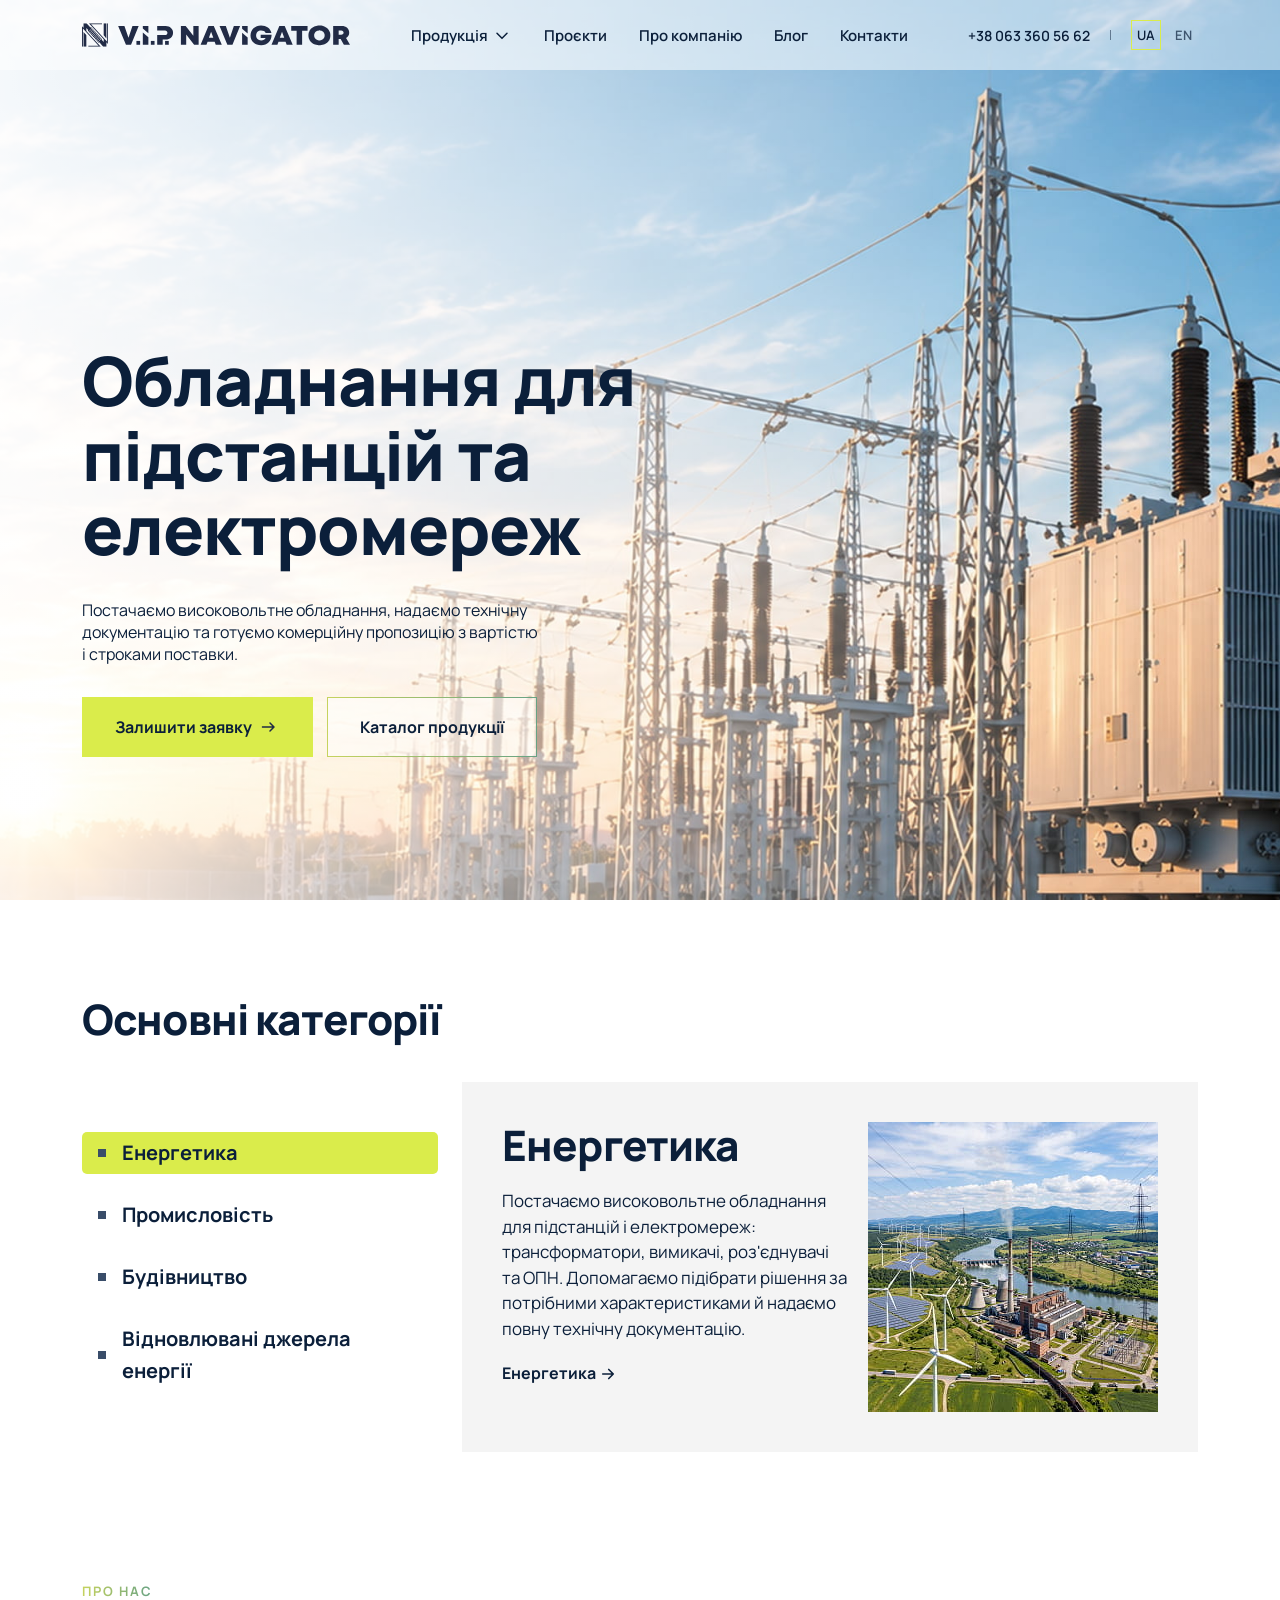
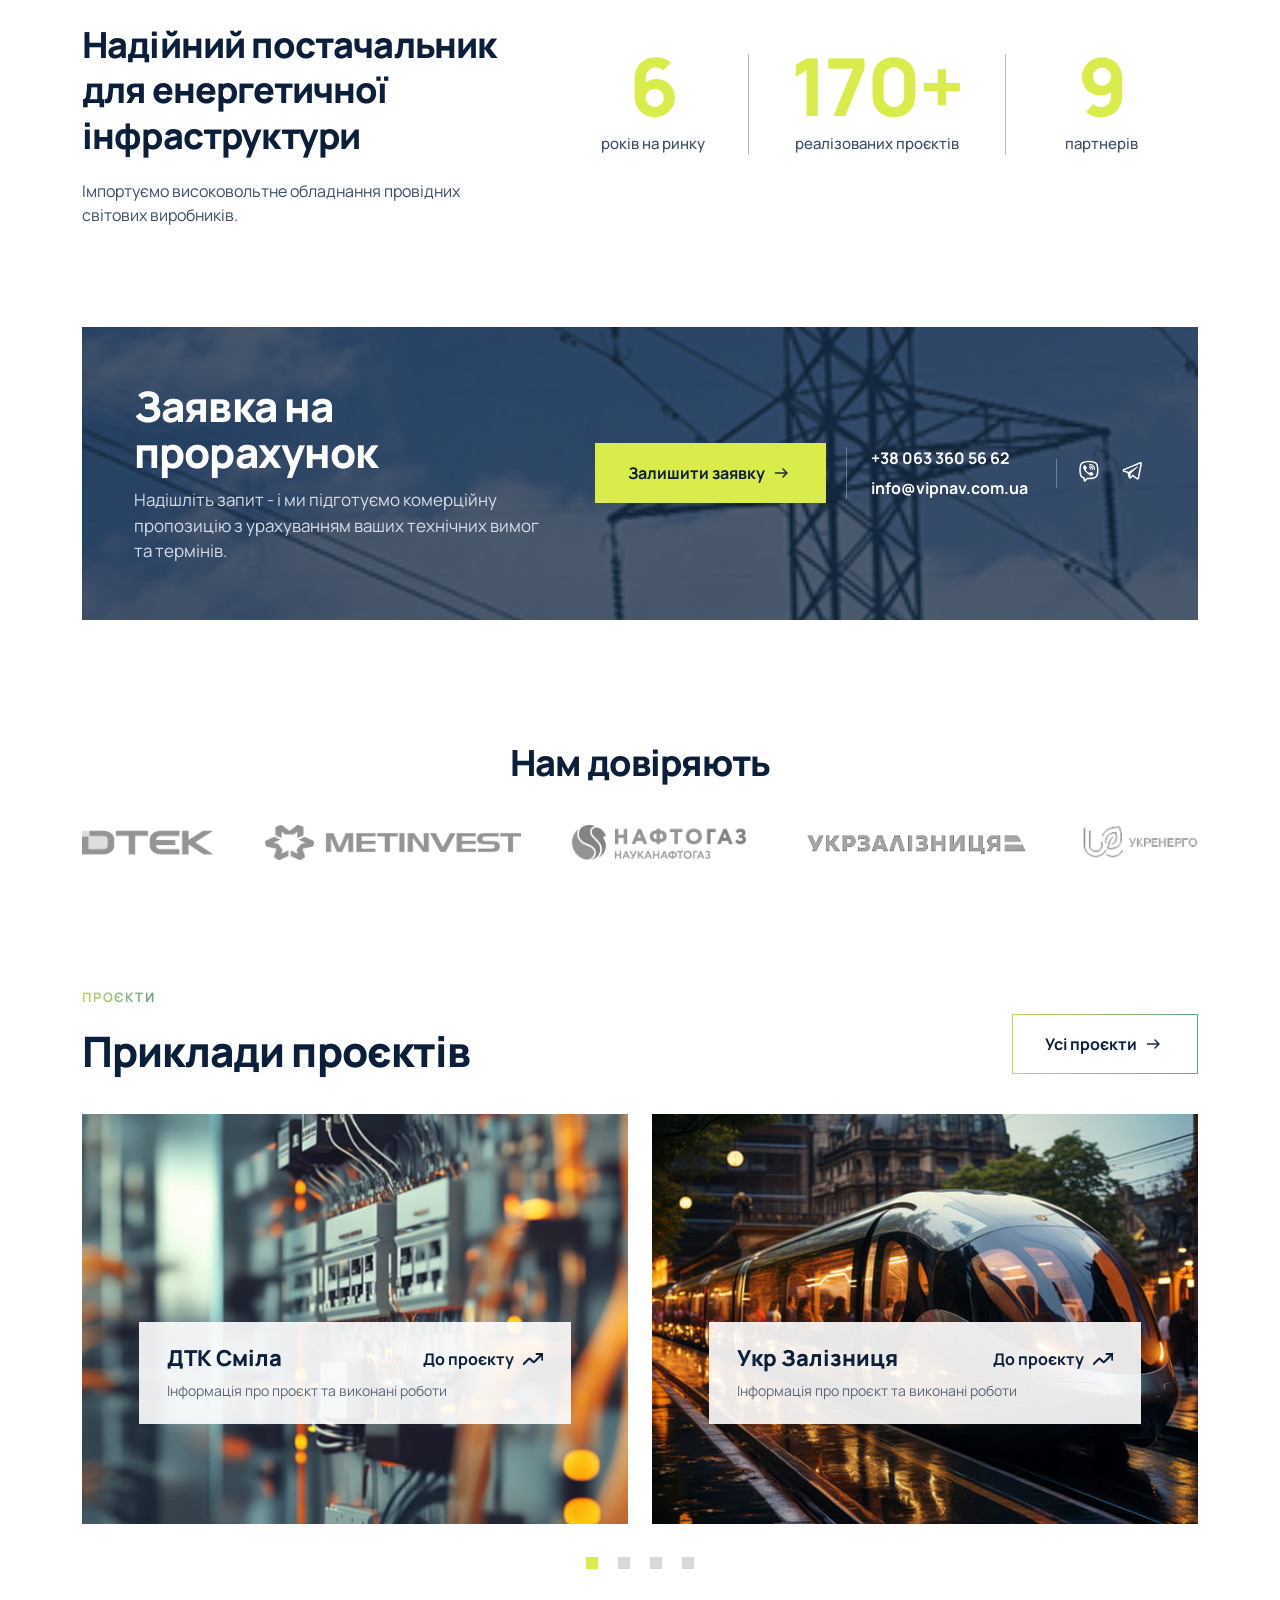
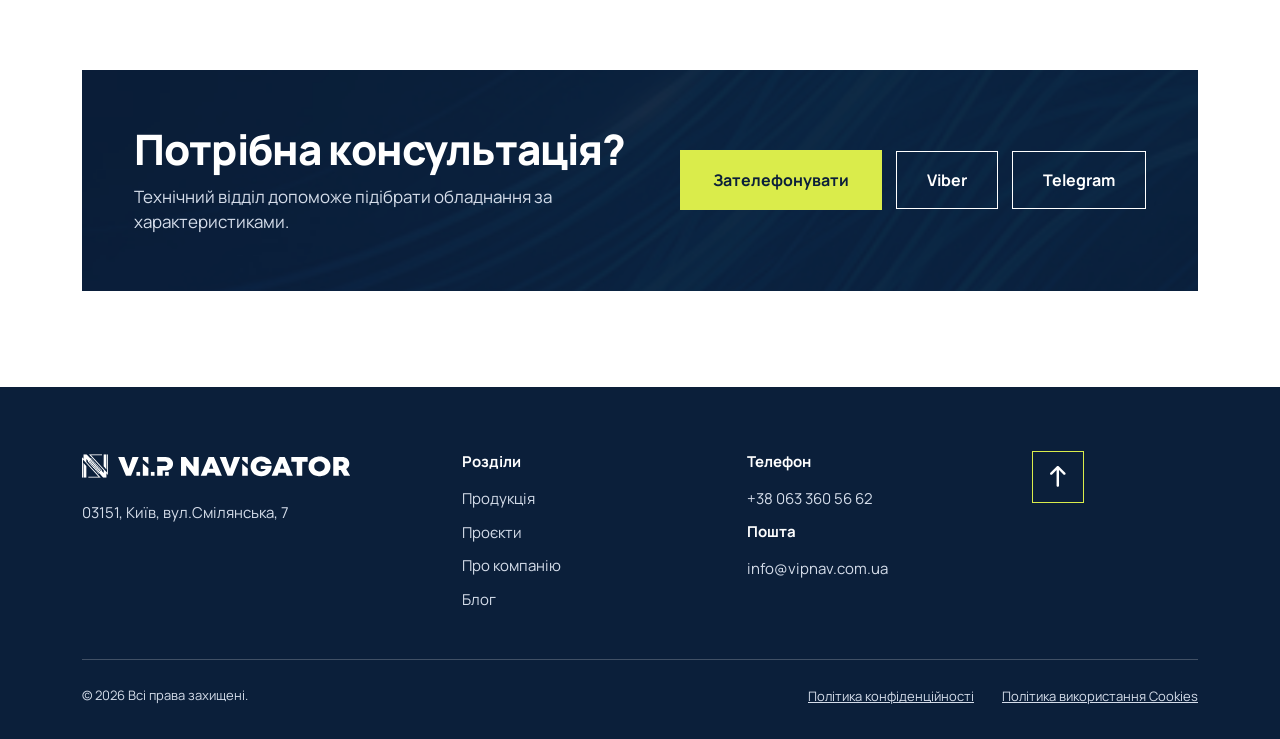
==== index.html @ 803b0743 "Add files via upload" ====
<!DOCTYPE html>
<html lang="uk">

<head>
    <meta charset="UTF-8">
    <meta http-equiv="X-UA-Compatible" content="IE=edge">
    <meta name="viewport" content="width=device-width, initial-scale=1.0">
    <title>VIP Navigator, постачальник високовольтного обладнання для підстанцій</title>
    <meta name="description"
        content="VIP Navigator — постачальник високовольтного обладнання для підстанцій і електромереж. Підбір, документація, комерційні пропозиції та поставка в Україну.">
    <!-- <link rel="icon" type="image/x-icon" href="favicon.png"> -->

    <link rel="stylesheet" href="css/lib/bootstrap-grid.min.css">
    <link rel="stylesheet" href="css/lib/swiper.css">
    <link rel="stylesheet" href="css/style.css">
</head>

<body>
    <div class="pagewrapper">
        <header class="header">
            <div class="container">
                <div class="header__inner">
                    <a href="#" class="header__logo">
                        <img src="img/general/logo.svg" alt="VIP Navigator">
                    </a>
                    <div class="header__nav mobnav">
                        <nav aria-label="Primary navigation">
                            <ul class="menu">
                                <li class="menu-item menu-item-has-children">
                                    <a href="#" aria-expanded="false">Продукція</a>
                                    <div class="sub-menu mega-menu">
                                        <div class="container">
                                            <div class="mega-menu__inner">
                                                <div class="mega-menu__body">
                                                    <p class="mega-menu__label">Продукція</p>
                                                    <div class="mega-menu__grid">
                                                        <div class="mega-menu__col">
                                                            <a href="#"
                                                                class="mega-menu__link mega-menu__link--title">Компенсація
                                                                реактивної потужності ВН/СН</a>
                                                            <div class="mega-menu__group">
                                                                <a href="#"
                                                                    class="mega-menu__link mega-menu__link--title">Трансформатори</a>
                                                                <ul class="mega-menu__sublist">
                                                                    <li><a href="#"
                                                                            class="mega-menu__link mega-menu__link--sub">Вимірювальні
                                                                            трансформатори</a></li>
                                                                    <li><a href="#"
                                                                            class="mega-menu__link mega-menu__link--sub">Силові
                                                                            трансформатори</a></li>
                                                                </ul>
                                                            </div>
                                                            <a href="#"
                                                                class="mega-menu__link mega-menu__link--title">Мобільна
                                                                трансформаторна підстанція</a>
                                                        </div>
                                                        <div class="mega-menu__col">
                                                            <div class="mega-menu__group">
                                                                <a href="#"
                                                                    class="mega-menu__link mega-menu__link--title">Вимикачі</a>
                                                                <ul class="mega-menu__sublist">
                                                                    <li><a href="#"
                                                                            class="mega-menu__link mega-menu__link--sub">Вакуумні
                                                                            вимикачі</a></li>
                                                                    <li><a href="#"
                                                                            class="mega-menu__link mega-menu__link--sub">Елегазові
                                                                            вимикачі</a></li>
                                                                </ul>
                                                            </div>
                                                            <a href="#"
                                                                class="mega-menu__link mega-menu__link--title">Високовольтні
                                                                роз’єднувачі</a>
                                                            <a href="#"
                                                                class="mega-menu__link mega-menu__link--title">Високовольтні
                                                                вводи</a>
                                                            <a href="#"
                                                                class="mega-menu__link mega-menu__link--title">Шинні
                                                                опори та жорстке ошинування</a>
                                                            <a href="#"
                                                                class="mega-menu__link mega-menu__link--title">Ізолятори</a>
                                                        </div>
                                                        <div class="mega-menu__col">
                                                            <a href="#"
                                                                class="mega-menu__link mega-menu__link--title">Обмежувачі
                                                                перенапруги (ОПН)</a>
                                                            <a href="#"
                                                                class="mega-menu__link mega-menu__link--title">Конденсатори
                                                                зв’язку</a>
                                                            <a href="#"
                                                                class="mega-menu__link mega-menu__link--title">Високовольтний
                                                                кабель</a>
                                                            <a href="#"
                                                                class="mega-menu__link mega-menu__link--title">Високовольтні
                                                                кабельні муфти</a>
                                                            <a href="#"
                                                                class="mega-menu__link mega-menu__link--title">БСС</a>
                                                            <a href="#"
                                                                class="mega-menu__link mega-menu__link--title">Тестери
                                                                для перевірки ізоляції під напругою</a>
                                                        </div>
                                                    </div>
                                                    <a href="#" class="mega-menu__all">
                                                        Уся продукція
                                                        <img src="img/general/btn-arrow.svg" alt="" width="18"
                                                            height="18">
                                                    </a>
                                                </div>
                                                <aside class="mega-menu__aside">
                                                    <div class="mega-menu__aside-content">
                                                        <p class="mega-menu__aside-title">Не знайшли потрібне?</p>
                                                        <p class="mega-menu__aside-text">Надішліть запит — підготуємо
                                                            комерційну пропозицію з вартістю та строками поставки.</p>
                                                    </div>
                                                    <a href="#" class="mega-menu__aside-btn">Отримати КП</a>
                                                </aside>
                                            </div>
                                        </div>
                                    </div>
                                </li>
                                <li class="menu-item"><a href="#">Проєкти</a></li>
                                <li class="menu-item"><a href="#">Про компанію</a></li>
                                <li class="menu-item"><a href="#">Блог</a></li>
                                <li class="menu-item"><a href="#">Контакти</a></li>
                            </ul>
                        </nav>
                        <div class="mobilenav-bottomsect">
                            <a class="mobilenav-bottomsect__phone" href="tel:+380633605662">
                                +38 063 360 56 62
                            </a>
                            <ul class="header__lang">
                                <li><a href="#" class="active">UA</a></li>
                                <li><a href="#">EN</a></li>
                            </ul>
                            <a href="#" class="green-btn">
                                Залишити заявку
                                <img src="img/general/btn-arrow.svg" alt="">
                            </a>
                        </div>
                    </div>
                    <div class="header__action">
                        <a href="tel:+380633605662" class="header__phone">
                            <span class="header__phone-text">+38 063 360 56 62</span>
                            <img class="header__phone-icon" src="img/general/phone-call.svg" alt="" width="32"
                                height="32">
                        </a>
                        <span class="header__lang-separator"></span>
                        <ul class="header__lang">
                            <li><a href="#" class="active">UA</a></li>
                            <li><a href="#">EN</a></li>
                        </ul>
                        <button class="burger-menu">
                            <img src="img/general/menu.svg" alt="Відкрити меню">
                        </button>
                    </div>
                </div>
            </div>
        </header>

        <main class="main">
            <section class="hero header-offset">
                <img class="hero__bg" src="img/main/obladnannya-pidstantsiy-ta-elektromerezh.jpg"
                    alt="Високовольтне обладнання для підстанції та електромереж">
                <div class="container">
                    <div class="hero-content">
                        <h1>
                            Обладнання для підстанцій та електромереж
                        </h1>
                        <p>
                            Постачаємо високовольтне обладнання, надаємо технічну<br> документацію та готуємо комерційну
                            пропозицію з вартістю<br> і строками поставки.
                        </p>
                        <div class="btn-group">
                            <a href="#" class="green-btn">
                                Залишити заявку
                                <img src="img/general/btn-arrow.svg" alt="">
                            </a>
                            <a href="#" class="transparent-btn">Каталог продукції</a>
                        </div>
                    </div>
                </div>
            </section>

            <section class="category">
                <div class="container">
                    <h2>Основні категорії</h2>
                    <div class="row tab-row">
                        <div class="col-lg-4">
                            <div class="category__tablist-wrap">
                                <ul class="category__tablist">
                                    <li>Енергетика</li>
                                    <li>Промисловість</li>
                                    <li>Будівництво</li>
                                    <li>Відновлювані джерела<br>
                                        енергії</li>
                                </ul>
                            </div>
                        </div>
                        <div class="col-lg-8">
                            <div class="tabcontent">
                                <div class="tabcontent-item">
                                    <div class="tabcontent-item__content">
                                        <h3>Енергетика</h3>
                                        <p>
                                            Постачаємо високовольтне обладнання для підстанцій і електромереж:
                                            трансформатори, вимикачі, роз'єднувачі та ОПН. Допомагаємо підібрати рішення
                                            за потрібними характеристиками й надаємо повну
                                            технічну документацію.
                                        </p>
                                        <a href="#">
                                            Енергетика
                                            <img src="img/general/link-arrow.svg" alt="">
                                        </a>
                                    </div>
                                    <div class="tabcontent-item__image">
                                        <img src="img/main/haluza-energetyka.jpg" alt="Обладнання для галузі енергетики">
                                    </div>
                                </div>
                                <div class="tabcontent-item">
                                    <div class="tabcontent-item__content">
                                        <h3>Промисловість</h3>
                                        <p>
                                            Постачаємо високовольтне обладнання для підстанцій і електромереж:
                                            трансформатори, вимикачі, роз'єднувачі та ОПН. Допомагаємо підібрати рішення
                                            за потрібними характеристиками й надаємо повну
                                            технічну документацію.
                                        </p>
                                        <a href="#">
                                            Промисловість
                                            <img src="img/general/link-arrow.svg" alt="">
                                        </a>
                                    </div>
                                    <div class="tabcontent-item__image">
                                        <img src="img/main/haluza-energetyka.jpg" alt="Обладнання для галузі промисловості">
                                    </div>
                                </div>
                                <div class="tabcontent-item">
                                    <div class="tabcontent-item__content">
                                        <h3>Будівництво</h3>
                                        <p>
                                            Постачаємо високовольтне обладнання для підстанцій і електромереж:
                                            трансформатори, вимикачі, роз'єднувачі та ОПН. Допомагаємо підібрати рішення
                                            за потрібними характеристиками й надаємо повну
                                            технічну документацію.
                                        </p>
                                        <a href="#">
                                            Будівництво
                                            <img src="img/general/link-arrow.svg" alt="">
                                        </a>
                                    </div>
                                    <div class="tabcontent-item__image">
                                        <img src="img/main/haluza-energetyka.jpg" alt="Обладнання для галузі будівництва">
                                    </div>
                                </div>
                                <div class="tabcontent-item">
                                    <div class="tabcontent-item__content">
                                        <h3>Відновлювані джерела
                                            енергії</h3>
                                        <p>
                                            Постачаємо високовольтне обладнання для підстанцій і електромереж:
                                            трансформатори, вимикачі, роз'єднувачі та ОПН. Допомагаємо підібрати рішення
                                            за потрібними характеристиками й надаємо повну
                                            технічну документацію.
                                        </p>
                                        <a href="#">
                                            Відновлювані джерела
                                            енергії
                                            <img src="img/general/link-arrow.svg" alt="">
                                        </a>
                                    </div>
                                    <div class="tabcontent-item__image">
                                        <img src="img/main/haluza-energetyka.jpg"
                                            alt="Обладнання для відновлюваних джерел енергії">
                                    </div>
                                </div>
                            </div>
                        </div>
                    </div>
                </div>
            </section>

            <section class="aboutus">
                <div class="container">
                    <div class="row align-items-center">
                        <div class="col-lg-5">
                            <div class="aboutus__content">
                                <p class="sect-title">
                                    Про нас
                                </p>
                                <h2 class="titleh3">
                                    Надійний постачальник для енергетичної інфраструктури
                                </h2>
                                <div class="descr">
                                    <p>
                                        Імпортуємо високовольтне обладнання провідних<br> світових виробників.
                                    </p>
                                </div>
                            </div>
                        </div>
                        <div class="col-lg-7">
                            <div class="counter">
                                <div class="counter__item">
                                    <span class="num"><i>10</i></span>
                                    <p>років на ринку</p>
                                </div>
                                <div class="counter__item">
                                    <span class="num"><i>300</i>+</span>
                                    <p>реалізованих проєктів</p>
                                </div>
                                <div class="counter__item">
                                    <span class="num"><i>15</i></span>
                                    <p>партнерів</p>
                                </div>
                            </div>
                        </div>
                    </div>
                </div>
            </section>

            <section class="cta">
                <div class="container">
                    <div class="cta1">
                        <picture class="cta__bg">
                            <source media="(max-width: 575.8px)" srcset="img/main/zayavka-komertsiyna-propozytsiya-mobile.jpg">
                            <img src="img/main/zayavka-komertsiyna-propozytsiya.jpg" alt="">
                        </picture>
                        <div class="row align-items-center">
                            <div class="col-xxl-6 col-xl-5">
                                <h2>
                                    Заявка на прорахунок
                                </h2>
                                <p>
                                    Надішліть запит - і ми підготуємо комерційну пропозицію<br>
                                    з урахуванням ваших технічних вимог та термінів.
                                </p>
                            </div>
                            <div class="col-xxl-6 col-xl-7">
                                <div class="cta__action">
                                    <a href="#" class="green-btn">
                                        Залишити заявку
                                        <img src="img/general/btn-arrow.svg" alt="">
                                    </a>
                                    <ul class="cta__contacts">
                                        <li><a href="tel:+380633605662">+38 063 360 56 62</a></li>
                                        <li><a href="mailto:info@vipnav.com.ua">info@vipnav.com.ua</a></li>
                                    </ul>
                                    <ul class="cta__social">
                                        <li>
                                            <a class="cta__social-link" href="viber://chat?number=%2B380633605662">
                                                <svg width="24" height="24" viewBox="0 0 24 24" fill="none"
                                                    xmlns="http://www.w3.org/2000/svg">
                                                    <path
                                                        d="M7.96485 6.202C7.77899 6.17478 7.58942 6.2122 7.42785 6.308H7.41385C7.03885 6.528 6.70085 6.805 6.41285 7.131C6.17285 7.408 6.04285 7.688 6.00885 7.958C5.98885 8.118 6.00285 8.28 6.04985 8.433L6.06785 8.443C6.33785 9.236 6.68985 9.999 7.11985 10.717C7.67455 11.7253 8.35683 12.658 9.14985 13.492L9.17385 13.526L9.21185 13.554L9.23485 13.581L9.26285 13.605C10.0998 14.4003 11.0347 15.0858 12.0448 15.645C13.1998 16.274 13.9008 16.571 14.3218 16.695V16.701C14.4448 16.739 14.5568 16.756 14.6698 16.756C15.0286 16.7303 15.3682 16.5844 15.6338 16.342C15.9588 16.054 16.2338 15.715 16.4478 15.338V15.331C16.6488 14.951 16.5808 14.593 16.2908 14.35C15.7088 13.8404 15.0789 13.3883 14.4098 13C13.9618 12.757 13.5068 12.904 13.3228 13.15L12.9298 13.646C12.7278 13.892 12.3618 13.858 12.3618 13.858L12.3518 13.864C9.62085 13.167 8.89185 10.402 8.89185 10.402C8.89185 10.402 8.85785 10.026 9.11085 9.834L9.60285 9.438C9.83885 9.246 10.0028 8.792 9.74985 8.344C9.36243 7.67543 8.91133 7.04584 8.40285 6.464C8.29162 6.32738 8.13585 6.23427 7.96285 6.201M12.5798 5C12.4472 5 12.3201 5.05268 12.2263 5.14645C12.1325 5.24021 12.0798 5.36739 12.0798 5.5C12.0798 5.63261 12.1325 5.75979 12.2263 5.85355C12.3201 5.94732 12.4472 6 12.5798 6C13.8438 6 14.8938 6.413 15.7248 7.205C16.1518 7.638 16.4848 8.151 16.7028 8.713C16.9218 9.276 17.0218 9.877 16.9958 10.479C16.9903 10.6116 17.0376 10.741 17.1274 10.8387C17.2173 10.9364 17.3422 10.9944 17.4748 11C17.6075 11.0056 17.7368 10.9582 17.8346 10.8684C17.9323 10.7786 17.9903 10.6536 17.9958 10.521C18.0257 9.78056 17.9028 9.0419 17.6348 8.351C17.3657 7.65658 16.9557 7.02536 16.4308 6.497L16.4208 6.487C15.3898 5.502 14.0858 5 12.5798 5Z"
                                                        fill="white" />
                                                    <path
                                                        d="M12.5449 6.64394C12.4123 6.64394 12.2851 6.69662 12.1914 6.79039C12.0976 6.88416 12.0449 7.01134 12.0449 7.14394C12.0449 7.27655 12.0976 7.40373 12.1914 7.4975C12.2851 7.59127 12.4123 7.64394 12.5449 7.64394H12.5619C13.4739 7.70894 14.1379 8.01294 14.6029 8.51194C15.0799 9.02594 15.3269 9.66494 15.3079 10.4549C15.3049 10.5876 15.3546 10.7159 15.4462 10.8119C15.5378 10.9078 15.6638 10.9634 15.7964 10.9664C15.929 10.9695 16.0574 10.9197 16.1533 10.8281C16.2493 10.7365 16.3049 10.6106 16.3079 10.4779C16.3319 9.44094 15.9979 8.54594 15.3359 7.83194V7.82994C14.6589 7.10394 13.7299 6.71994 12.6119 6.64494L12.5949 6.64294L12.5449 6.64394Z"
                                                        fill="white" />
                                                    <path
                                                        d="M12.5259 8.31895C12.459 8.31305 12.3915 8.32069 12.3277 8.34141C12.2638 8.36214 12.2047 8.39553 12.154 8.43959C12.1033 8.48365 12.062 8.53747 12.0325 8.59785C12.0031 8.65823 11.9861 8.72392 11.9826 8.791C11.9791 8.85808 11.9892 8.92518 12.0122 8.98829C12.0352 9.0514 12.0707 9.10923 12.1165 9.15832C12.1624 9.20741 12.2177 9.24675 12.2791 9.27401C12.3405 9.30127 12.4067 9.31587 12.4739 9.31695C12.8919 9.33895 13.1589 9.46495 13.3269 9.63395C13.4959 9.80395 13.6219 10.077 13.6449 10.504C13.6461 10.5711 13.6609 10.6372 13.6882 10.6985C13.7156 10.7598 13.755 10.8149 13.8041 10.8606C13.8533 10.9064 13.9111 10.9417 13.9742 10.9646C14.0372 10.9875 14.1043 10.9975 14.1713 10.994C14.2383 10.9904 14.3039 10.9734 14.3642 10.9439C14.4245 10.9145 14.4783 10.8732 14.5223 10.8225C14.5663 10.7718 14.5997 10.7128 14.6204 10.649C14.6411 10.5852 14.6487 10.5178 14.6429 10.451C14.6109 9.85095 14.4229 9.32095 14.0379 8.93095C13.6509 8.54095 13.1239 8.35095 12.5259 8.31895Z"
                                                        fill="white" />
                                                    <path
                                                        d="M7.06686 2.38406C10.2489 1.67276 13.5488 1.67276 16.7309 2.38406L17.0699 2.45906C17.9998 2.66754 18.8539 3.12949 19.5373 3.7937C20.2208 4.45792 20.7069 5.29843 20.9419 6.22206C21.7503 9.40485 21.7503 12.7393 20.9419 15.9221C20.7069 16.8457 20.2208 17.6862 19.5373 18.3504C18.8539 19.0146 17.9998 19.4766 17.0699 19.6851L16.7299 19.7601C14.7368 20.2051 12.6918 20.373 10.6529 20.2591L7.99986 22.6331C7.89984 22.7226 7.77762 22.7837 7.64595 22.8099C7.51428 22.8361 7.37799 22.8265 7.25131 22.782C7.12463 22.7376 7.01219 22.6599 6.92575 22.5572C6.8393 22.4545 6.78202 22.3305 6.75986 22.1981L6.32086 19.5761C5.47927 19.3137 4.71894 18.8401 4.11236 18.2004C3.50578 17.5608 3.0732 16.7764 2.85586 15.9221C2.0474 12.7393 2.0474 9.40485 2.85586 6.22206C3.0908 5.29843 3.57695 4.45792 4.2604 3.7937C4.94385 3.12949 5.7979 2.66754 6.72786 2.45906L7.06686 2.38406ZM16.4039 3.84706C13.4371 3.18386 10.3606 3.18386 7.39386 3.84706L7.05386 3.92306C6.39482 4.07124 5.78965 4.39892 5.30534 4.86981C4.82103 5.3407 4.47649 5.93644 4.30986 6.59106C3.56286 9.53169 3.56286 12.6124 4.30986 15.5531C4.47657 16.2078 4.82126 16.8036 5.30576 17.2745C5.79025 17.7454 6.39564 18.073 7.05486 18.2211L7.14486 18.2411C7.29045 18.2736 7.42303 18.3489 7.52563 18.4572C7.62824 18.5655 7.69621 18.7019 7.72086 18.8491L8.01486 20.6071L9.88686 18.9321C9.96162 18.865 10.0491 18.8136 10.1441 18.7809C10.2391 18.7483 10.3397 18.7351 10.4399 18.7421C12.4389 18.8832 14.4479 18.7333 16.4039 18.2971L16.7429 18.2211C17.4021 18.073 18.0075 17.7454 18.492 17.2745C18.9765 16.8036 19.3212 16.2078 19.4879 15.5531C20.2339 12.6131 20.2339 9.53206 19.4879 6.59106C19.3212 5.93631 18.9765 5.34049 18.492 4.86959C18.0075 4.39868 17.4021 4.07108 16.7429 3.92306L16.4039 3.84706Z"
                                                        fill-rule="evenodd" clip-rule="evenodd" fill="white" />
                                                </svg>
                                                <span class="cta__social-label">Viber</span>
                                            </a>
                                        </li>
                                        <li>
                                            <a class="cta__social-link" href="https://t.me/vipnav">
                                                <svg width="24" height="24" viewBox="0 0 24 24" fill="none"
                                                    xmlns="http://www.w3.org/2000/svg">
                                                    <path
                                                        d="M19.5527 2.99705C19.312 3.01491 19.0757 3.07138 18.853 3.1643H18.85C18.6362 3.24905 17.62 3.67655 16.075 4.32455L10.5385 6.6563C6.56571 8.3288 2.66046 9.9758 2.66046 9.9758L2.70696 9.9578C2.70696 9.9578 2.43771 10.0463 2.15646 10.2391C1.98231 10.3491 1.8327 10.4939 1.71696 10.6643C1.57896 10.8668 1.46796 11.1766 1.50921 11.4968C1.57671 12.0383 1.92771 12.3631 2.17971 12.5423C2.43471 12.7238 2.67771 12.8086 2.67771 12.8086H2.68371L6.34596 14.0423C6.51021 14.5696 7.46196 17.6986 7.69071 18.4193C7.82571 18.8498 7.95696 19.1191 8.12121 19.3246C8.19971 19.4296 8.29446 19.5173 8.40546 19.5878C8.46312 19.6225 8.52517 19.6492 8.58996 19.6673L8.55246 19.6583C8.56371 19.6613 8.57271 19.6703 8.58096 19.6733C8.61096 19.6816 8.63121 19.6846 8.66946 19.6906C9.24921 19.8661 9.71496 19.5061 9.71496 19.5061L9.74121 19.4851L11.9035 17.5163L15.5275 20.2966L15.61 20.3318C16.3652 20.6633 17.1302 20.4788 17.5345 20.1533C17.9417 19.8256 18.1 19.4063 18.1 19.4063L18.1262 19.3388L20.9267 4.99205C21.0062 4.63805 21.0265 4.30655 20.9387 3.9848C20.8487 3.65894 20.6396 3.37873 20.353 3.19955C20.1126 3.0533 19.8337 2.98275 19.5527 2.99705ZM19.477 4.53455C19.474 4.5818 19.483 4.57655 19.462 4.6673V4.67555L16.6877 18.8731C16.6757 18.8933 16.6555 18.9376 16.6 18.9818C16.5415 19.0283 16.495 19.0576 16.2512 18.9608L11.8187 15.5626L9.14121 18.0031L9.70371 14.4106L16.9457 7.66055C17.2442 7.38305 17.1445 7.32455 17.1445 7.32455C17.1655 6.98405 16.6937 7.2248 16.6937 7.2248L7.56171 12.8821L7.55871 12.8671L3.18171 11.3933V11.3903L3.17046 11.3881L3.19296 11.3791L3.21696 11.3671L3.24021 11.3588C3.24021 11.3588 7.14846 9.7118 11.1212 8.0393C13.1102 7.20155 15.1142 6.3578 16.6555 5.7068C17.5695 5.32206 18.4845 4.93955 19.4005 4.5593C19.462 4.5353 19.4327 4.53455 19.477 4.53455Z"
                                                        fill="white" />
                                                </svg>
                                                <span class="cta__social-label">Telegram</span>
                                            </a>
                                        </li>
                                    </ul>

                                </div>
                            </div>
                        </div>
                    </div>
                </div>
            </section>

            <section class="partners">
                <div class="container">
                    <h2 class="titleh3">Нам довіряють</h2>
                    <!-- <div class="partners-list"> -->
                    <ul class="partners-list">
                        <li>
                            <img src="img/main/logo-dtek.png" alt="dtek">
                        </li>
                        <li><img src="img/main/logo-metinvest.png" alt="metinvest"></li>
                        <li><img src="img/main/logo-naftogaz.png" alt="naftogaz"></li>
                        <li><img src="img/main/logo-ukrzaliznytsia.png" alt="ukrzaliznycia"></li>
                        <li><img src="img/main/logo-ukrenergo.png" alt="ukrenergo"></li>
                    </ul>
                    <!-- </div> -->
                </div>
                <!-- <div class="partners__marquee marquee">
                    <div class="marquee__track">
                        <div class="partners__list">
                            <div class="partners__item">
                                <img src="img/main/partner1.png" alt="Логотип Ukrenergo" width="160" height="48">
                            </div>
                            <div class="partners__item">
                                <img src="img/main/partner2.png" alt="Логотип DTEK" width="160" height="48">
                            </div>
                            <div class="partners__item">
                                <img src="img/main/partner3.png" alt="Логотип Metinvest" width="160" height="48">
                            </div>
                            <div class="partners__item">
                                <img src="img/main/partner4.png" alt="Логотип Naftogaz" width="160" height="48">
                            </div>
                            <div class="partners__item">
                                <img src="img/main/partner5.png" alt="Логотип Укрзалізниці" width="160" height="48">
                            </div>
                        </div>
                    </div>
                </div> -->


            </section>

            <section class="projects">
                <div class="container">
                    <div class="projects_header">
                        <div class="row align-items-end">
                            <div class="col-lg-9 col-md-7">
                                <p class="sect-title">
                                    Проєкти
                                </p>
                                <h2>Приклади проєктів</h2>
                            </div>
                            <div class="col-lg-3 col-md-5 text-end">
                                <a href="#" class="transparent-btn hovergreen">
                                    Усі проєкти
                                    <img src="img/general/btn-arrow.svg" alt="">
                                </a>
                            </div>
                        </div>
                    </div>
                    <div class="projects-wrapper">
                        <div class="swiper mySwiper-projects">
                            <div class="swiper-wrapper">
                                <div class="swiper-slide">
                                    <div class="slide-item">
                                        <div class="slide-item__media">
                                            <img class="slide-item__img" src="img/main/proekt-dtek-smila-vysokovoltne-obladnannya.jpg"
                                                alt="Проєкт ДТК Сміла — постачання високовольтного обладнання">
                                        </div>
                                        <div class="slide-item__info">
                                            <div class="slide-item__infohead">
                                                <a href="#" class="title">ДТК Сміла</a>
                                                <div class="projlink">
                                                    <a href="#">
                                                        До проєкту
                                                        <svg width="20" height="20" viewBox="0 0 20 20" fill="none"
                                                            xmlns="http://www.w3.org/2000/svg">
                                                            <g clip-path="url(#clip0_145_1730)">
                                                                <path d="M13.5715 5H19.2858V10.7143" stroke-width="2"
                                                                    stroke-linecap="round" stroke-linejoin="round"
                                                                    stroke="#0B1F3A" />
                                                                <path
                                                                    d="M19.2858 5L11.2144 13.0714C11.0808 13.2023 10.9013 13.2756 10.7144 13.2756C10.5274 13.2756 10.3479 13.2023 10.2144 13.0714L6.92864 9.78571C6.79512 9.65484 6.61561 9.58153 6.42864 9.58153C6.24167 9.58153 6.06216 9.65484 5.92864 9.78571L0.714355 15"
                                                                    stroke-width="2" stroke-linecap="round"
                                                                    stroke-linejoin="round" stroke="#0B1F3A" />
                                                            </g>
                                                            <defs>
                                                                <clipPath id="clip0_145_1730">
                                                                    <rect width="20" height="20" fill="white" />
                                                                </clipPath>
                                                            </defs>
                                                        </svg>
                                                    </a>
                                                </div>
                                                <div class="slide-item__descr">
                                                    <p>
                                                        Інформація про проєкт та виконані роботи
                                                    </p>
                                                </div>
                                            </div>

                                        </div>
                                    </div>
                                </div>
                                <div class="swiper-slide">
                                    <div class="slide-item">
                                        <div class="slide-item__media">
                                            <img class="slide-item__img" src="img/main/proekt-ukrzaliznytsia-vysokovoltne-obladnannya.jpg"
                                                alt="Проєкт Укрзалізниця — постачання високовольтного обладнання">
                                        </div>
                                        <div class="slide-item__info">
                                            <div class="slide-item__infohead">
                                                <a href="#" class="title">Укр Залізниця</a>
                                                <div class="projlink">
                                                    <a href="#">
                                                        До проєкту
                                                        <svg width="20" height="20" viewBox="0 0 20 20" fill="none"
                                                            xmlns="http://www.w3.org/2000/svg">
                                                            <g clip-path="url(#clip0_145_1731)">
                                                                <path d="M13.5715 5H19.2858V10.7143" stroke-width="2"
                                                                    stroke-linecap="round" stroke-linejoin="round"
                                                                    stroke="#0B1F3A" />
                                                                <path
                                                                    d="M19.2858 5L11.2144 13.0714C11.0808 13.2023 10.9013 13.2756 10.7144 13.2756C10.5274 13.2756 10.3479 13.2023 10.2144 13.0714L6.92864 9.78571C6.79512 9.65484 6.61561 9.58153 6.42864 9.58153C6.24167 9.58153 6.06216 9.65484 5.92864 9.78571L0.714355 15"
                                                                    stroke-width="2" stroke-linecap="round"
                                                                    stroke-linejoin="round" stroke="#0B1F3A" />
                                                            </g>
                                                            <defs>
                                                                <clipPath id="clip0_145_1731">
                                                                    <rect width="20" height="20" fill="white" />
                                                                </clipPath>
                                                            </defs>
                                                        </svg>
                                                    </a>
                                                </div>
                                                <div class="slide-item__descr">
                                                    <p>
                                                        Інформація про проєкт та виконані роботи
                                                    </p>
                                                </div>
                                            </div>

                                        </div>
                                    </div>
                                </div>
                                <div class="swiper-slide">
                                    <div class="slide-item">
                                        <div class="slide-item__media">
                                            <img class="slide-item__img" src="img/main/proekt-dtek-smila-vysokovoltne-obladnannya.jpg"
                                                alt="Проєкт ДТК Сміла — постачання високовольтного обладнання">
                                        </div>
                                        <div class="slide-item__info">
                                            <div class="slide-item__infohead">
                                                <a href="#" class="title">ДТК Сміла</a>
                                                <div class="projlink">
                                                    <a href="#">
                                                        До проєкту
                                                        <svg width="20" height="20" viewBox="0 0 20 20" fill="none"
                                                            xmlns="http://www.w3.org/2000/svg">
                                                            <g clip-path="url(#clip0_145_1732)">
                                                                <path d="M13.5715 5H19.2858V10.7143" stroke-width="2"
                                                                    stroke-linecap="round" stroke-linejoin="round"
                                                                    stroke="#0B1F3A" />
                                                                <path
                                                                    d="M19.2858 5L11.2144 13.0714C11.0808 13.2023 10.9013 13.2756 10.7144 13.2756C10.5274 13.2756 10.3479 13.2023 10.2144 13.0714L6.92864 9.78571C6.79512 9.65484 6.61561 9.58153 6.42864 9.58153C6.24167 9.58153 6.06216 9.65484 5.92864 9.78571L0.714355 15"
                                                                    stroke-width="2" stroke-linecap="round"
                                                                    stroke-linejoin="round" stroke="#0B1F3A" />
                                                            </g>
                                                            <defs>
                                                                <clipPath id="clip0_145_1732">
                                                                    <rect width="20" height="20" fill="white" />
                                                                </clipPath>
                                                            </defs>
                                                        </svg>
                                                    </a>
                                                </div>
                                                <div class="slide-item__descr">
                                                    <p>
                                                        Інформація про проєкт та виконані роботи
                                                    </p>
                                                </div>
                                            </div>

                                        </div>
                                    </div>
                                </div>
                                <div class="swiper-slide">
                                    <div class="slide-item">
                                        <div class="slide-item__media">
                                            <img class="slide-item__img" src="img/main/proekt-ukrzaliznytsia-vysokovoltne-obladnannya.jpg"
                                                alt="Проєкт Укрзалізниця — постачання високовольтного обладнання">
                                        </div>
                                        <div class="slide-item__info">
                                            <div class="slide-item__infohead">
                                                <a href="#" class="title">Укр Залізниця</a>
                                                <div class="projlink">
                                                    <a href="#">
                                                        До проєкту
                                                        <svg width="20" height="20" viewBox="0 0 20 20" fill="none"
                                                            xmlns="http://www.w3.org/2000/svg">
                                                            <g clip-path="url(#clip0_145_1733)">
                                                                <path d="M13.5715 5H19.2858V10.7143" stroke-width="2"
                                                                    stroke-linecap="round" stroke-linejoin="round"
                                                                    stroke="#0B1F3A" />
                                                                <path
                                                                    d="M19.2858 5L11.2144 13.0714C11.0808 13.2023 10.9013 13.2756 10.7144 13.2756C10.5274 13.2756 10.3479 13.2023 10.2144 13.0714L6.92864 9.78571C6.79512 9.65484 6.61561 9.58153 6.42864 9.58153C6.24167 9.58153 6.06216 9.65484 5.92864 9.78571L0.714355 15"
                                                                    stroke-width="2" stroke-linecap="round"
                                                                    stroke-linejoin="round" stroke="#0B1F3A" />
                                                            </g>
                                                            <defs>
                                                                <clipPath id="clip0_145_1733">
                                                                    <rect width="20" height="20" fill="white" />
                                                                </clipPath>
                                                            </defs>
                                                        </svg>
                                                    </a>
                                                </div>
                                                <div class="slide-item__descr">
                                                    <p>
                                                        Інформація про проєкт та виконані роботи
                                                    </p>
                                                </div>
                                            </div>

                                        </div>
                                    </div>
                                </div>
                            </div>
                            <div class="swiper-pagination"></div>
                        </div>
                        <a href="#" class="transparent-btn hovergreen mobile-btn">
                            Усі проєкти
                            <img src="img/general/btn-arrow.svg" alt="">
                        </a>
                    </div>
                </div>
            </section>

            <section class="cta cta_consultation">
                <div class="container">
                    <div class="cta1">
                        <picture class="cta__bg">
                            <source media="(max-width: 575.8px)" srcset="img/main/konsultatsiya-tekhnichnyi-viddil-mobile.jpg">
                            <img src="img/main/konsultatsiya-tekhnichnyi-viddil.jpg" alt="">
                        </picture>
                        <div class="row align-items-center">
                            <div class="col-xl-6">
                                <h2>
                                    Потрібна консультація?
                                </h2>
                                <p>
                                    Технічний відділ допоможе підібрати обладнання<br>
                                    за характеристиками.
                                </p>
                            </div>
                            <div class="col-xl-6">
                                <div class="cta-buttons">
                                    <a class="green-btn" href="tel:+380671234567">Зателефонувати</a>
                                    <a class="cta-buttons__item" href="viber://chat?number=+380671234567">Viber</a>
                                    <a class="cta-buttons__item" href="tg://resolve?domain=your_username">Telegram</a>
                                </div>
                            </div>
                        </div>
                    </div>
                </div>
            </section>

        </main>

        <footer class="footer">
            <div class="container">
                <div class="footer__top">
                    <div class="row">
                        <div class="col-lg-4 ">
                            <div class="footer__logo">
                                <a href="#">
                                    <img src="img/general/logo-footer.svg" alt="VIP Navigator">
                                </a>
                                <p>
                                    03151, Київ, вул.Смілянська, 7
                                </p>
                            </div>
                        </div>
                        <div class="col-lg-3 col-md-5 col-6">
                            <div class="footer__menu">
                                <p class="title">Розділи</p>
                                <ul class="footer__nav">
                                    <li>
                                        <a href="#">
                                            Продукція
                                        </a>
                                    </li>
                                    <li>
                                        <a href="#">
                                            Проєкти
                                        </a>
                                    </li>
                                    <li>
                                        <a href="#">
                                            Про компанію
                                        </a>
                                    </li>
                                    <li>
                                        <a href="#">
                                            Блог
                                        </a>
                                    </li>
                                </ul>
                            </div>
                        </div>
                        <div class="col-lg-3 col-md-5 col-6">
                            <div class="footer__menu">
                                <p class="title">Телефон</p>
                                <ul class="footer__nav">
                                    <li>
                                        <a href="tel:+380633605662">
                                            +38 063 360 56 62
                                        </a>
                                    </li>
                                </ul>
                                <p class="title">Пошта</p>
                                <ul class="footer__nav">
                                    <li>
                                        <a href="mailto:info@vipnav.com.ua">
                                            info@vipnav.com.ua
                                        </a>
                                    </li>
                                </ul>
                            </div>
                        </div>
                        <div class="col-md-2">
                            <button class="totop" type="button" aria-label="Прокрутити сторінку вгору">
                                <img src="img/general/totop.svg" alt="">
                            </button>
                        </div>
                    </div>
                </div>
                <div class="footer__bottom">
                    <div class="row align-items-center">
                        <div class="col-lg-6 col-md-5 order-2 order-md-1">
                            <p>© 2026 Всі права захищені.</p>
                        </div>
                        <div class="col-lg-6 col-md-7 order-1 order-md-2">
                            <ul>
                                <li><a href="#">Політика конфіденційності</a></li>
                                <li><a href="#">Політика використання Cookies</a></li>
                            </ul>
                        </div>
                    </div>
                </div>
            </div>
        </footer>
    </div>
</body>


<script src="js/lib/jquery.js"></script>
<script src="js/lib/swiper.js"></script>
<script src="js/main.js"></script>

</html>
---- css/style.css ----
@font-face{font-family:"Manrope";src:url("../fonts/manrope-variable.ttf") format("truetype");font-weight:200 800;font-style:normal;font-display:swap}:root{--color-primary:#0B1F3A;--color-accent:#DAEC4B;--color-text-muted:#5A6678;--color-text-body:#4A5568;--color-link-hover:#B05A1A;--color-link-hover-light:#C8773A;--color-gradient-start:#C6D35E;--color-gradient-end:#67A284;--color-white:#fff;--color-text-on-dark:#D5DDEA;--color-surface:#F4F6F8;--color-surface-alt:#F4F4F4;--color-border:#DDE3EC;--color-border-light:#E3E7ED;--color-tab-muted:#394D69}body,html{height:100%}*{-webkit-box-sizing:border-box;box-sizing:border-box}.main{-webkit-box-flex:1;-ms-flex:1 1 auto;flex:1 1 auto}.pagewrapper{min-height:100%;display:-webkit-box;display:-ms-flexbox;display:flex;-webkit-box-orient:vertical;-webkit-box-direction:normal;-ms-flex-direction:column;flex-direction:column;overflow:hidden}body{margin:0;padding:0;position:relative;font-family:"Manrope",sans-serif;font-size:16px;color:#0B1F3A}body.hidden{overflow:hidden}@media (min-width:1400px){.container{max-width:1264px}}input{outline:none}img{max-width:100%}.text-end{text-align:right}h1,h2,h3,h4,h5,h6,p{margin:0}h1{color:#0B1F3A;font-size:52px;font-weight:800;line-height:109.62%;letter-spacing:-1.04px}.titleh2,h2{color:#0B1F3A;font-size:42px;font-weight:800;letter-spacing:-0.84px;line-height:110%}.titleh3,h3{color:#0B1F3A;font-size:36px;font-weight:800;letter-spacing:-0.84px;line-height:127.78%}.sect-title{background:-webkit-gradient(linear,left top,right top,from(#C6D35E),to(#67A284));background:linear-gradient(90deg,#C6D35E 0%,#67A284 100%);-webkit-background-clip:text;background-clip:text;color:transparent;text-transform:uppercase;font-size:13px;font-weight:700;line-height:150%;letter-spacing:1.82px;display:inline-block}.green-btn{background:#DAEC4B;color:#0B1F3A;font-size:16px;font-weight:700;text-decoration:none;height:60px;display:-webkit-inline-box;display:-ms-inline-flexbox;display:inline-flex;-webkit-box-align:center;-ms-flex-align:center;align-items:center;-webkit-box-pack:center;-ms-flex-pack:center;justify-content:center;border:1.5px solid #DAEC4B;padding:5px 32px;text-decoration:none;-webkit-transition:0.3s;transition:0.3s}.green-btn img{width:24px;height:24px;margin-left:4px;-webkit-transition:0.3s;transition:0.3s}.green-btn:hover{-webkit-transform:translateY(-5px);transform:translateY(-5px)}.green-btn:hover img{-webkit-transform:translateX(5px);transform:translateX(5px)}.transparent-btn{background:rgba(255,255,255,0.5);color:#0B1F3A;font-size:16px;font-weight:700;text-decoration:none;height:60px;display:-webkit-inline-box;display:-ms-inline-flexbox;display:inline-flex;-webkit-box-align:center;-ms-flex-align:center;align-items:center;-webkit-box-pack:center;-ms-flex-pack:center;justify-content:center;border:1.5px solid transparent;-o-border-image:linear-gradient(90deg,#C6D35E 0%,#67A284 100%) 1;border-image:-webkit-gradient(linear,left top,right top,from(#C6D35E),to(#67A284)) 1;border-image:linear-gradient(90deg,#C6D35E 0%,#67A284 100%) 1;padding:5px 32px;text-decoration:none;-webkit-transition:0.3s;transition:0.3s}.transparent-btn img{width:24px;height:24px;margin-left:4px;-webkit-transition:0.3s;transition:0.3s}.transparent-btn:hover{background:#fff;-webkit-transform:translateY(-5px);transform:translateY(-5px)}.transparent-btn:hover img{-webkit-transform:translateX(5px);transform:translateX(5px)}.transparent-btn.hovergreen:hover{background:#DAEC4B;color:#0B1F3A}.breadcrumbs{margin-bottom:16px}.breadcrumbs ol{list-style:none;margin:0;padding:0;display:-webkit-box;display:-ms-flexbox;display:flex;-webkit-box-align:center;-ms-flex-align:center;align-items:center;gap:22px}.breadcrumbs ol li{font-size:14px;color:#0B1F3A;font-weight:600;line-height:150%;position:relative}.breadcrumbs ol li:not(:last-child):after{content:"/";display:inline-block;position:absolute;right:-15px;font-size:14px;color:#5A6678}.breadcrumbs ol li a{color:#5A6678;font-size:14px;font-weight:400;text-decoration:none;line-height:150%;-webkit-transition:0.3s;transition:0.3s}.breadcrumbs ol li a:hover{color:#B05A1A;text-decoration:underline}@media (max-width:1199.8px){h1{font-size:42px}.titleh2,h2{font-size:36px}.titleh3,h3{font-size:32px}}@media (max-width:991.8px){.titleh2,h2{font-size:32px}.titleh3,h3{font-size:28px}}@media (max-width:575.8px){h1{font-size:32px}.titleh2,h2{font-size:30px}.titleh3,h3{font-size:28px}.container{padding-left:20px;padding-right:20px}.row{margin-left:-20px;margin-right:-20px}.row>*{padding-right:20px;padding-left:20px}.green-btn,.transparent-btn{height:52px}}.hero{position:relative;height:100vh;min-height:650px}.hero:after{content:"";position:absolute;top:0;left:0;width:100%;height:100%;background:linear-gradient(89.93deg,rgba(255,255,255,0.9) -0.66%,rgba(255,255,255,0) 99.94%);z-index:1}.hero__bg{position:absolute;top:0;left:0;width:100%;height:100%;-o-object-fit:cover;object-fit:cover}.hero-content{position:relative;max-width:640px;z-index:2;margin-top:50px}.header-offset{padding-top:150px}.hero{display:-webkit-box;display:-ms-flexbox;display:flex;-webkit-box-align:center;-ms-flex-align:center;align-items:center}.hero h1{font-size:68px;font-weight:800;margin-bottom:32px;line-height:110%}.hero p{max-width:560px}.hero .btn-group{margin-top:32px}.btn-group{display:-webkit-box;display:-ms-flexbox;display:flex;-ms-flex-wrap:wrap;flex-wrap:wrap;-webkit-box-align:center;-ms-flex-align:center;align-items:center;gap:14px}.category{padding:96px 0 80px}.category h2{margin-bottom:40px}.category__tablist{margin:0;padding:50px 0 0 0;list-style-type:none;display:-webkit-box;display:-ms-flexbox;display:flex;-webkit-box-orient:vertical;-webkit-box-direction:normal;-ms-flex-direction:column;flex-direction:column;gap:20px}.category__tablist li{cursor:pointer;font-size:20px;font-weight:700;line-height:160%;-webkit-transition:0.3s;transition:0.3s;position:relative;padding:5px 20px 5px 40px;min-height:42px;border-radius:5px}.category__tablist li:before{content:"";display:inline-block;width:8px;height:8px;background:#394D69;position:absolute;left:16px;top:50%;-webkit-transform:translateY(-50%);transform:translateY(-50%)}.category__tablist li:hover{background:rgba(218,236,75,0.15)}.category__tablist li.is-active{background:#DAEC4B}.tabcontent{background:#F4F4F4;padding:40px}.tabcontent-item{display:-webkit-box;display:-ms-flexbox;display:flex;-ms-flex-wrap:wrap;flex-wrap:wrap}.tabcontent-item__image{width:100%;max-width:290px;-webkit-box-flex:0;-ms-flex:0 0 290px;flex:0 0 290px}.tabcontent-item__image img{width:100%;vertical-align:top}.tabcontent-item__content{width:100%;max-width:calc(100% - 290px);-webkit-box-flex:0;-ms-flex:0 0 calc(100% - 290px);flex:0 0 calc(100% - 290px);display:-webkit-box;display:-ms-flexbox;display:flex;-webkit-box-orient:vertical;-webkit-box-direction:normal;-ms-flex-direction:column;flex-direction:column;gap:20px;padding-right:20px;-webkit-box-align:start;-ms-flex-align:start;align-items:flex-start}.tabcontent-item__content h3{font-size:42px;font-weight:800;line-height:110%;margin-bottom:0;color:#0B1F3A}.tabcontent-item__content p{font-size:17px;line-height:150%;max-width:400px}.tabcontent-item__content a{color:#0B1F3A;font-weight:700;line-height:150%;text-decoration:none;position:relative}.tabcontent-item__content a img{width:18px;height:18px;vertical-align:middle;margin-top:-3px;-webkit-transition:0.3s;transition:0.3s}.tabcontent-item__content a:after{content:"";display:block;height:1px;width:0;background:#0B1F3A;-webkit-transition:0.3s;transition:0.3s}.tabcontent-item__content a:hover img{-webkit-transform:translateX(5px);transform:translateX(5px)}.tabcontent-item__content a:hover:after{width:100%}.aboutus{padding:50px 0}.aboutus__content{display:-webkit-box;display:-ms-flexbox;display:flex;-webkit-box-align:start;-ms-flex-align:start;align-items:flex-start;-webkit-box-orient:vertical;-webkit-box-direction:normal;-ms-flex-direction:column;flex-direction:column;gap:20px}.aboutus__content .descr p{font-size:16px;line-height:150%;color:rgba(11,31,58,0.8)}.counter{display:-webkit-box;display:-ms-flexbox;display:flex;-ms-flex-wrap:wrap;flex-wrap:wrap;-webkit-box-align:center;-ms-flex-align:center;align-items:center}.counter__item{width:100%;max-width:30%;-webkit-box-flex:0;-ms-flex:0 0 30%;flex:0 0 30%;text-align:center;position:relative;border-right:1px solid rgba(11,31,58,0.3)}.counter__item p{font-size:15px;line-height:150%;color:rgba(11,31,58,0.8);font-weight:500;margin-top:12px}.counter__item span{font-size:80px;color:#DAEC4B;font-weight:800;letter-spacing:-1.92px;line-height:80%}.counter__item i{font-style:normal}.counter__item:nth-child(2){max-width:40%;-webkit-box-flex:0;-ms-flex:0 0 40%;flex:0 0 40%}.counter__item:last-child{border-right:none}.cta{padding:50px 0}.cta1{position:relative;padding:56px 52px}.cta1:after{content:"";position:absolute;top:0;left:0;width:100%;height:100%;background:rgba(11,31,58,0.7);z-index:1}.cta1 .row{position:relative;z-index:2}.cta1 h2,.cta1 h3{color:#fff;margin-bottom:12px}.cta1 p{color:#D5DDEA;font-size:17px;line-height:150%}.cta__bg{position:absolute;left:0;top:0;width:100%;height:100%;display:block}.cta__bg img{width:100%;height:100%;-o-object-fit:cover;object-fit:cover;display:block}.cta__action{display:-webkit-box;display:-ms-flexbox;display:flex;-ms-flex-wrap:wrap;flex-wrap:wrap;-webkit-box-align:center;-ms-flex-align:center;align-items:center;-webkit-box-pack:justify;-ms-flex-pack:justify;justify-content:space-between}.cta__contacts{padding:0 24px;margin:0;list-style-type:none;border-left:1px solid rgba(255,255,255,0.3);width:100%;max-width:210px;-webkit-box-flex:0;-ms-flex:0 0 210px;flex:0 0 210px;margin-left:20px}.cta__contacts li{margin-bottom:8px;display:inline-block}.cta__contacts li:last-child{margin-bottom:0}.cta__contacts a{font-size:16px;font-weight:700;line-height:121.88%;color:#fff;text-decoration:none;-webkit-transition:0.3s;transition:0.3s}.cta__contacts a:hover{color:#DAEC4B}.cta__social{padding:0 0 0 20px;margin:0;list-style-type:none;display:-webkit-box;display:-ms-flexbox;display:flex;-webkit-box-align:center;-ms-flex-align:center;align-items:center;gap:20px;-webkit-box-pack:center;-ms-flex-pack:center;justify-content:center;border-left:1px solid rgba(255,255,255,0.3);width:100%;max-width:90px;-webkit-box-flex:0;-ms-flex:0 0 90px;flex:0 0 90px}.cta__social svg{width:24px;height:24px}.cta__social svg path{-webkit-transition:0.3s;transition:0.3s}.cta__social a:hover svg path{fill:#DAEC4B}.cta__social-label{position:absolute;width:1px;height:1px;padding:0;margin:-1px;overflow:hidden;clip:rect(0,0,0,0);white-space:nowrap;border:0}.cta__social-link{display:-webkit-inline-box;display:-ms-inline-flexbox;display:inline-flex;-webkit-box-align:center;-ms-flex-align:center;align-items:center;text-decoration:none}.partners{--marquee-duration:35s;--marquee-gap:64px;padding:70px 0 60px}.partners h2,.partners h3{text-align:center;margin-bottom:40px}.partners__marquee{overflow:hidden;-webkit-mask-image:-webkit-gradient(linear,left top,right top,from(transparent),color-stop(6%,#000),color-stop(94%,#000),to(transparent));-webkit-mask-image:linear-gradient(90deg,transparent,#000 6%,#000 94%,transparent);mask-image:-webkit-gradient(linear,left top,right top,from(transparent),color-stop(6%,#000),color-stop(94%,#000),to(transparent));mask-image:linear-gradient(90deg,transparent,#000 6%,#000 94%,transparent)}.marquee__track{display:-webkit-box;display:-ms-flexbox;display:flex;width:-webkit-max-content;width:-moz-max-content;width:max-content;-webkit-animation:partners-marquee var(--marquee-duration) linear infinite;animation:partners-marquee var(--marquee-duration) linear infinite}.partners__list{display:-webkit-box;display:-ms-flexbox;display:flex;-webkit-box-align:center;-ms-flex-align:center;align-items:center;gap:var(--marquee-gap);-ms-flex-negative:0;flex-shrink:0;padding-right:var(--marquee-gap)}.partners__item{-ms-flex-negative:0;flex-shrink:0}.partners__item img{display:block;width:auto;height:40px;max-width:none;-o-object-fit:contain;object-fit:contain}@-webkit-keyframes partners-marquee{0%{-webkit-transform:translateX(0);transform:translateX(0)}to{-webkit-transform:translateX(-50%);transform:translateX(-50%)}}@keyframes partners-marquee{0%{-webkit-transform:translateX(0);transform:translateX(0)}to{-webkit-transform:translateX(-50%);transform:translateX(-50%)}}@media (prefers-reduced-motion:reduce){.marquee__track{-webkit-animation:none;animation:none}}.partners-list{list-style:none;margin:0;padding:0;display:-webkit-box;display:-ms-flexbox;display:flex;-ms-flex-wrap:wrap;flex-wrap:wrap;-webkit-box-align:center;-ms-flex-align:center;align-items:center;-webkit-box-pack:justify;-ms-flex-pack:justify;justify-content:space-between;row-gap:24px;gap:20px}.partners-list img{height:40px}.projects{padding:60px 0 96px}.projects .sect-title{margin-bottom:20px}.projects_header{margin-bottom:40px}.slide-item{position:relative;aspect-ratio:4/3}.slide-item__img{position:absolute;top:0;left:0;width:100%;height:100%;-o-object-fit:cover;object-fit:cover}.slide-item__info{width:calc(100% - 100px);max-width:432px;background:rgba(255,255,255,0.9);position:absolute;bottom:100px;left:0;right:0;margin:0 auto;padding:24px 28px}.slide-item__infohead{display:-webkit-box;display:-ms-flexbox;display:flex;-ms-flex-wrap:wrap;flex-wrap:wrap;-webkit-box-align:center;-ms-flex-align:center;align-items:center}.slide-item__infohead .title{width:100%;max-width:calc(100% - 130px);-webkit-box-flex:0;-ms-flex:0 0 calc(100% - 130px);flex:0 0 calc(100% - 130px);font-size:22px;font-weight:800;line-height:110%;margin:0;text-decoration:none;color:#0B1F3A;-webkit-transition:0.3s;transition:0.3s}.slide-item__infohead .title:hover{color:#B05A1A}.slide-item__infohead .projlink{width:100%;max-width:130px;-webkit-box-flex:0;-ms-flex:0 0 130px;flex:0 0 130px;text-align:right}.slide-item__infohead .projlink a{display:inline-block;color:#0B1F3A;text-decoration:none;font-weight:700;line-height:150%;-webkit-transition:0.3s;transition:0.3s}.slide-item__infohead .projlink a svg{vertical-align:middle;margin-top:-3px;margin-left:6px}.slide-item__infohead .projlink a svg path{-webkit-transition:0.3s;transition:0.3s}.slide-item__infohead .projlink a:hover{color:#B05A1A}.slide-item__infohead .projlink a:hover svg path{stroke:#B05A1A}.slide-item__descr{margin-top:10px;width:100%;max-width:100%;-webkit-box-flex:0;-ms-flex:0 0 100%;flex:0 0 100%}.slide-item__descr p{color:#5A6678;font-size:14px}.mySwiper-projects .swiper-wrapper{padding-bottom:50px}.swiper-horizontal>.swiper-pagination-bullets,.swiper-pagination-horizontal.swiper-pagination-bullets{bottom:0!important}.swiper-pagination-bullet{border-radius:0;width:12px;height:12px;margin:0 10px!important;background:#D9D9D9;opacity:1!important}.swiper-pagination-bullet.swiper-pagination-bullet-active{background:#DAEC4B}.cta2{position:relative}.cta-buttons{display:-webkit-box;display:-ms-flexbox;display:flex;-ms-flex-wrap:wrap;flex-wrap:wrap;-webkit-box-align:center;-ms-flex-align:center;align-items:center;-webkit-box-pack:end;-ms-flex-pack:end;justify-content:flex-end;gap:14px}.cta-buttons__item{color:#fff;font-size:16px;font-weight:700;display:-webkit-inline-box;display:-ms-inline-flexbox;display:inline-flex;-webkit-box-align:center;-ms-flex-align:center;align-items:center;-webkit-box-pack:center;-ms-flex-pack:center;justify-content:center;min-height:58px;border:1.5px solid #fff;-webkit-transition:0.3s;transition:0.3s;text-decoration:none;padding:5px 30px}.cta-buttons__item:hover{background:#DAEC4B;color:#0B1F3A;-webkit-transform:translateY(-5px);transform:translateY(-5px)}.projects+.cta{padding:0 0 96px 0}.mobile-btn{display:none}@media (max-width:1399.8px){.cta__action{-webkit-box-pack:end;-ms-flex-pack:end;justify-content:flex-end}.cta1 p br{display:none}.partners-list img{height:35px}}@media (max-width:1199.8px){.hero h1{font-size:56px}.hero-content{margin-top:50px}.tabcontent-item__image{max-width:200px;-webkit-box-flex:0;-ms-flex:0 0 200px;flex:0 0 200px}.tabcontent-item__content{max-width:calc(100% - 200px);-webkit-box-flex:0;-ms-flex:0 0 calc(100% - 200px);flex:0 0 calc(100% - 200px);gap:15px}.tabcontent{padding:40px 30px}.category__tablist{gap:15px;padding-top:30px}.counter__item span{font-size:60px}.cta-buttons,.cta__action{-webkit-box-pack:start;-ms-flex-pack:start;justify-content:flex-start;margin-top:20px}.slide-item__info{bottom:60px}.partners-list{-webkit-box-pack:center;-ms-flex-pack:center;justify-content:center;gap:25px}.aboutus__content .descr p br{display:none}.tabcontent-item__content h3{font-size:32px}.category__tablist li{font-size:18px}.tabcontent-item__content p{font-size:15px}}@media (max-width:991.8px){.category{padding:50px 0}.category__tablist-wrap{overflow:hidden}.category__tablist{-webkit-box-orient:horizontal;-webkit-box-direction:normal;-ms-flex-direction:row;flex-direction:row;-ms-flex-wrap:nowrap;flex-wrap:nowrap;gap:8px;padding-top:0;margin-bottom:24px;margin-right:calc(-1 * var(--bs-gutter-x, 0.75rem));padding-right:var(--bs-gutter-x,0.75rem);width:calc(100% + var(--bs-gutter-x, 0.75rem));overflow-x:auto;overflow-y:hidden;-webkit-overflow-scrolling:touch;scrollbar-width:none}.category__tablist::-webkit-scrollbar{display:none}.category__tablist li{-webkit-box-flex:0;-ms-flex:0 0 auto;flex:0 0 auto;white-space:nowrap;-webkit-box-align:center;-ms-flex-align:center;align-items:center;display:-webkit-inline-box;display:-ms-inline-flexbox;display:inline-flex;font-size:16px;border:1px solid #DDE3EC;border-radius:0;line-height:110%;min-height:44px}.category__tablist li.is-active{color:#394D69}.counter{margin-top:30px}.slide-item__info{bottom:15px;max-width:initial;width:calc(100% - 30px);padding:20px}.slide-item__infohead .title{font-size:22px;width:100%;max-width:100%;-webkit-box-flex:0;-ms-flex:0 0 100%;flex:0 0 100%;margin-bottom:6px}.slide-item__infohead .projlink{text-align:left;max-width:initial;width:auto;-webkit-box-flex:initial;-ms-flex:initial;flex:initial}.slide-item__infohead{margin-bottom:0}.hero{height:auto;min-height:auto;padding-bottom:48px}.partners,.projects{padding:50px 0}.projects+.cta{padding-bottom:60px}.aboutus__content{gap:10px}.partners-list{-webkit-box-pack:center;-ms-flex-pack:center;justify-content:center;gap:20px}.partners-list img{height:26px}.slide-item__infohead .title{-webkit-box-ordinal-group:2;-ms-flex-order:1;order:1}.slide-item__infohead .slide-item__descr{-webkit-box-ordinal-group:3;-ms-flex-order:2;order:2;margin-top:0;margin-bottom:5px}.slide-item__infohead .projlink{-webkit-box-ordinal-group:4;-ms-flex-order:3;order:3}}@media (max-width:767.8px){.cta1{padding:30px}.cta__action{-webkit-box-pack:justify;-ms-flex-pack:justify;justify-content:space-between}.cta__action .cta__contacts,.cta__action .green-btn{width:100%;max-width:calc(50% - 10px);-webkit-box-flex:0;-ms-flex:0 0 calc(50% - 10px);flex:0 0 calc(50% - 10px);margin:0;padding:0}.cta__contacts,.cta__social{border:none}.cta__social{margin-top:15px;padding:0;gap:12px;-webkit-box-pack:justify;-ms-flex-pack:justify;justify-content:space-between;max-width:100%;-webkit-box-flex:0;-ms-flex:0 0 100%;flex:0 0 100%;width:100%}.cta__social li{-webkit-box-flex:1;-ms-flex:1 1 0px;flex:1 1 0;min-width:0}.cta__social-link{-webkit-box-pack:center;-ms-flex-pack:center;justify-content:center;gap:8px;width:100%;min-height:48px;padding:10px 12px;border:1px solid #fff;color:#fff;font-size:14px;font-weight:700;line-height:1.2;-webkit-transition:0.3s;transition:0.3s}.cta__social-label{position:static;width:auto;height:auto;margin:0;padding:0;overflow:visible;clip:auto;white-space:normal}.cta__social svg{width:24px;height:24px;-ms-flex-negative:0;flex-shrink:0}}@media (max-width:767.8px) and (hover:hover){.cta__social-link:hover{border-color:#DAEC4B;color:#DAEC4B}}@media (max-width:767.8px){.projects_header .text-end{text-align:left}.projects_header .transparent-btn{margin-top:20px}.projects_header .transparent-btn{display:none}.mobile-btn{display:-webkit-box;display:-ms-flexbox;display:flex}.projects-wrapper .mobile-btn{margin-top:24px}.projects_header{margin-bottom:24px}}@media (max-width:575.8px){.hero:after{background:-webkit-gradient(linear,left top,left bottom,from(rgba(255,255,255,0.94)),color-stop(50%,rgba(255,255,255,0.8)),color-stop(78%,rgba(255,255,255,0.25)),to(rgba(255,255,255,0)));background:linear-gradient(180deg,rgba(255,255,255,0.94) 0%,rgba(255,255,255,0.8) 50%,rgba(255,255,255,0.25) 78%,rgba(255,255,255,0) 100%)}.hero h1{font-size:38px;margin-bottom:24px}.hero p{font-size:14px}.hero p br{display:none}.hero .btn-group{margin-top:24px;gap:12px}.hero .btn-group a{width:100%}.hero .btn-group .transparent-btn{background:rgba(255,255,255,0.88)}.hero-content{margin-top:0}.category h2{margin-bottom:24px}.tabcontent-item__content,.tabcontent-item__image{max-width:100%;-webkit-box-flex:0;-ms-flex:0 0 100%;flex:0 0 100%}.tabcontent-item__content{gap:10px;padding-right:0;margin-bottom:10px}.tabcontent{padding:30px}.counter{-webkit-box-align:start;-ms-flex-align:start;align-items:flex-start}.counter__item{padding:0 10px}.counter__item span{font-size:36px}.cta__action .green-btn{max-width:100%;-webkit-box-flex:0;-ms-flex:0 0 100%;flex:0 0 100%}.cta__action .cta__contacts{max-width:50%;-webkit-box-flex:0;-ms-flex:0 0 50%;flex:0 0 50%}.cta__action .green-btn{margin-bottom:15px}.cta__contacts li{display:block}.cta__social{margin-top:0}.hero{padding-top:108px}.tabcontent{padding:0}.tabcontent-item__image{-webkit-box-ordinal-group:2;-ms-flex-order:1;order:1;height:200px;position:relative;overflow:hidden}.tabcontent-item__image img{width:100%;height:100%;-o-object-fit:cover;object-fit:cover;-o-object-position:center;object-position:center}.tabcontent-item__content{-webkit-box-ordinal-group:3;-ms-flex-order:2;order:2;padding:24px 20px}.tabcontent-item__content{margin:0;gap:16px}.aboutus__content{gap:20px}.counter__item{border-right:none}.counter__item p{margin-top:6px;line-height:18px}.cta1{border-radius:10px;position:relative;overflow:hidden;padding:32px 24px}.cta1 h2{margin-bottom:24px;font-size:28px;font-weight:700;letter-spacing:-0.6px}.cta1 p{font-size:16px}.cta__action{margin-top:24px}.cta__action .cta__contacts{border-top:1px solid rgba(255,255,255,0.3);max-width:100%;-webkit-box-flex:0;-ms-flex:0 0 100%;flex:0 0 100%;padding-top:12px}.cta__action .cta__contacts li{margin-bottom:24px}.cta__action .green-btn{margin-bottom:24px}.cta__social{margin-top:12px}.cta__social a:hover{border-color:#DAEC4B;color:#DAEC4B}.projects .sect-title{margin-bottom:12px}.projects_header .transparent-btn{display:none}.projects_header{margin-bottom:25px}.slide-item{border:1px solid #DDE3EC}.slide-item__img,.slide-item__info{position:relative}.slide-item__info{width:100%;bottom:initial}.slide-item__media{position:relative;height:190px;overflow:hidden}.slide-item__infohead .slide-item__descr{margin-bottom:16px}.swiper-pagination-bullet{width:8px;height:8px;margin:0 4px!important;-webkit-transition:0.3s;transition:0.3s}.swiper-pagination-bullet.swiper-pagination-bullet-active{width:24px}.projects-wrapper .mobile-btn{margin-top:20px}.mySwiper-projects .swiper-wrapper{padding-bottom:42px}.cta-buttons .green-btn{width:100%}.cta-buttons__item{min-height:52px;width:100%}.aboutus,.category,.cta,.partners{padding-bottom:0}.tabcontent-item__content h3{font-size:28px}.tabcontent-item__content p{font-size:16px}.counter__item p{font-size:13px}}@media (max-width:370.8px){.cta__action .cta__contacts{max-width:100%;-webkit-box-flex:0;-ms-flex:0 0 100%;flex:0 0 100%;margin-bottom:15px}}.about-company{background:-webkit-gradient(linear,left top,left bottom,from(#E6ECF4),to(#fff));background:linear-gradient(180deg,#E6ECF4 0%,#fff 100%)}.about-company h1{margin-bottom:32px}.about-company p{max-width:713px;font-size:19px;line-height:150%;color:#4A5568}.about-company img{margin:64px 0 0 0;width:100%;vertical-align:top}.counter__row{max-width:1030px;margin:auto;margin-top:72px}.counter__row .counter__item{max-width:initial;-webkit-box-flex:initial;-ms-flex:initial;flex:initial;width:auto;width:100%;text-align:left;padding-left:40px}.counter__row .counter__item:first-child{max-width:27%;-webkit-box-flex:0;-ms-flex:0 0 27%;flex:0 0 27%}.counter__row .counter__item:nth-child(2){max-width:31%;-webkit-box-flex:0;-ms-flex:0 0 31%;flex:0 0 31%}.counter__row .counter__item:nth-child(3){max-width:23%;-webkit-box-flex:0;-ms-flex:0 0 23%;flex:0 0 23%}.counter__row .counter__item:nth-child(4){max-width:19%;-webkit-box-flex:0;-ms-flex:0 0 19%;flex:0 0 19%}.about-company-supplier{padding:90px 0 46px}.about-company-supplier__media{text-align:right}.about-company-supplier__media img{vertical-align:top;max-width:100%}.about-company-supplier__content h2{margin-bottom:24px}.about-company-supplier__content p{color:#4A5568;font-size:19px;line-height:150%}.about-products{padding:50px 0 40px}.about-products__header{margin-bottom:32px}.about-products__item{background:#F4F6F8;display:-webkit-box;display:-ms-flexbox;display:flex;-webkit-box-align:center;-ms-flex-align:center;align-items:center;min-height:128px;-webkit-box-orient:vertical;-webkit-box-direction:normal;-ms-flex-direction:column;flex-direction:column;-webkit-box-pack:center;-ms-flex-pack:center;justify-content:center;-webkit-box-align:start;-ms-flex-align:start;align-items:flex-start;padding:15px 50px 15px 48px;text-decoration:none;gap:12px;position:relative;-webkit-transition:0.3s;transition:0.3s;border:1px solid #F4F6F8}.about-products__item:after{content:"";display:inline-block;width:20px;height:20px;position:absolute;right:24px;top:50%;-webkit-transform:translateY(-50%);transform:translateY(-50%);background:url("../img/about/supply-arrow.svg") no-repeat center center/contain}.about-products__item:hover{border-color:#0B1F3A;-webkit-transform:translateY(-3px);transform:translateY(-3px);-webkit-box-shadow:0 4px 10px rgba(0,0,0,0.1);box-shadow:0 4px 10px rgba(0,0,0,0.1)}.about-products__title{position:relative;color:#0B1F3A;font-size:22px;font-weight:700;letter-spacing:-0.28px;line-height:127.27%}.about-products__title:before{content:"";display:inline-block;width:8px;height:8px;background:#0B1F3A;position:absolute;left:-24px;top:50%;-webkit-transform:translateY(-50%);transform:translateY(-50%)}.about-products__caption{color:#4A5568;font-size:14px;line-height:150%}.about-products__grid .row{row-gap:16px;margin-left:-8px;margin-right:-8px}.about-products__grid .row>*{padding-left:8px;padding-right:8px}.process{padding:50px 0}.process__header{margin-bottom:40px}.process__item-step{padding:28px 0 14px;font-size:18px;line-height:222.22%;font-weight:500;color:#212B46;border-bottom:2px solid #DAEC4B;margin-bottom:14px}.process__item-title{margin-bottom:14px;color:#0B1F3A;font-size:22px;font-weight:800;line-height:136.36%}.process__item-text{font-size:15px;line-height:150%;color:#4A5568}@media (max-width:1199.8px){.about-company h1,.process__header{margin-bottom:24px}.about-company img{margin-top:30px}.about-products__item{min-height:110px}.about-company-supplier__content h2{margin-bottom:15px}.about-products__header{margin-bottom:24px}.about-company p,.about-company-supplier__content p{font-size:16px}.about-products__title,.process__item-title{font-size:20px}}@media (max-width:767.8px){.counter__row{-webkit-box-align:start;-ms-flex-align:start;align-items:flex-start}.counter__row .counter__item{padding-left:15px}.counter__row .counter__item span{font-size:50px}.about-company-supplier__media{margin-top:20px}.about-company-supplier__media img{width:100%}.about-products__item{padding:10px 40px;height:100%}.about-products__item:after{right:17px}.about-products__title{font-size:18px}.about-company-supplier__content h2{margin-bottom:10px}}@media (max-width:575.8px){.about-company h1{margin-bottom:10px}.counter__row{margin-top:40px;row-gap:20px}.counter__row .counter__item{max-width:50%!important;-webkit-box-flex:0!important;-ms-flex:0 0 50%!important;flex:0 0 50%!important}.counter__row .counter__item span{font-size:46px}.about-company-supplier{padding:60px 0 40px}.about-products__item{min-height:80px}.process__item-step{padding:20px 0 10px;margin-bottom:10px;line-height:170%}.process__item-title{margin-bottom:5px}.cta:last-child{padding-bottom:60px}.about-company-supplier,.about-products,.process{padding-bottom:0}.about-company-supplier__content h2{font-size:26px}}.category-head{background:-webkit-gradient(linear,left top,left bottom,from(#E6ECF4),to(#fff));background:linear-gradient(180deg,#E6ECF4 0%,#fff 100%)}.category-head__intro{padding-bottom:40px}.category-head__intro h1{margin-bottom:32px}.category-head__intro p{max-width:713px;font-size:19px;line-height:150%;color:#4A5568}.category-list{padding:16px 0 80px}.category-list .row{row-gap:25px}.category-list__item{display:block;background:#fff;border:1px solid #E3E7ED;gap:25px;text-decoration:none;-webkit-transition:0.3s;transition:0.3s}.category-list__item-media{width:100%;height:245px;position:relative;overflow:hidden}.category-list__item-media img{height:220px;width:100%;-o-object-fit:cover;object-fit:cover;-o-object-position:top center;object-position:top center;position:absolute;left:0;top:0;-webkit-transform-origin:top center;transform-origin:top center;-webkit-transition:-webkit-transform 0.5s;transition:-webkit-transform 0.5s;transition:transform 0.5s;transition:transform 0.5s,-webkit-transform 0.5s}.category-list__item-name{width:100%;padding:12px;display:-webkit-box;display:-ms-flexbox;display:flex;-webkit-box-align:center;-ms-flex-align:center;align-items:center;min-height:100px;-webkit-box-pack:center;-ms-flex-pack:center;justify-content:center}.category-list__item-name p{color:#0B1F3A;font-size:19px;font-weight:700;line-height:24px;text-align:center;max-width:220px;display:-webkit-box;-webkit-line-clamp:3;-webkit-box-orient:vertical;overflow:hidden}.category-list__item:hover{-webkit-box-shadow:0px 0px 10px 0px rgba(0,0,0,0.1);box-shadow:0px 0px 10px 0px rgba(0,0,0,0.1)}.category-list__item:hover .category-list__item-media img{-webkit-transform:scale(1.1);transform:scale(1.1)}header.header{position:fixed;top:0;left:0;width:100%;z-index:100;background:rgba(255,255,255,0.5);height:70px;-webkit-transition:0.5s;transition:0.5s}header.header.scroll{background:rgba(255,255,255,0.95);-webkit-box-shadow:0 0 6px #D3D3D3;box-shadow:0 0 6px #D3D3D3}header.header.header__white{background:#fff}.header .container{position:relative}.header__inner{display:-webkit-box;display:-ms-flexbox;display:flex;-webkit-box-align:center;-ms-flex-align:center;align-items:center;-webkit-box-pack:justify;-ms-flex-pack:justify;justify-content:space-between;gap:16px;min-height:70px}.header__logo{-ms-flex-negative:0;flex-shrink:0;text-decoration:none}.header__logo img{max-width:268px;width:100%;height:auto;vertical-align:top}.header__nav{-ms-flex-negative:1;flex-shrink:1;min-width:0}.header__nav .menu{list-style-type:none;margin:0;padding:0;display:-webkit-box;display:-ms-flexbox;display:flex;gap:32px;-ms-flex-wrap:wrap;flex-wrap:wrap;-webkit-box-pack:center;-ms-flex-pack:center;justify-content:center;-webkit-box-align:center;-ms-flex-align:center;align-items:center}.header__nav .menu .menu-item{position:relative}.header__nav .menu .menu-item a{color:#0B1F3A;-webkit-transition:0.3s;transition:0.3s}.header__nav .menu>li>a{font-size:15px;font-weight:600;height:70px;display:-webkit-inline-box;display:-ms-inline-flexbox;display:inline-flex;-webkit-box-align:center;-ms-flex-align:center;align-items:center;-webkit-transition:0.3s;transition:0.3s}.header__nav .menu>li>a:after{content:"";position:absolute;bottom:0;left:0;right:0;margin:0 auto;width:0;height:2px;background:#0B1F3A;-webkit-transition:0.3s;transition:0.3s;vertical-align:middle}.header__nav .menu>li>a:hover:after{width:100%}.header__nav .menu>li.active a:after{width:100%}.header__nav a{text-decoration:none}.menu-item-has-children>a:before{content:"";-webkit-box-ordinal-group:3;-ms-flex-order:2;order:2;width:20px;height:20px;margin-left:4px;-ms-flex-negative:0;flex-shrink:0;background:url("../img/general/header-chevron.svg") no-repeat center center/contain;-webkit-transition:0.3s;transition:0.3s}.menu-item-has-children.is-open>a:before{-webkit-transform:rotate(180deg);transform:rotate(180deg)}.mega-menu{opacity:0;z-index:-1;visibility:hidden;-webkit-transform:translateY(-8px);transform:translateY(-8px);-webkit-transition:0.5s;transition:0.5s;position:fixed;left:0;right:0;top:78px;background:#fff;-webkit-box-shadow:0 12px 24px rgba(11,31,58,0.08);box-shadow:0 12px 24px rgba(11,31,58,0.08);padding:32px 0 36px;z-index:99;max-width:1344px;margin:0 auto}.menu-item-has-children.is-open>.mega-menu{opacity:1;z-index:1;visibility:visible;-webkit-transform:translateY(0);transform:translateY(0)}.mega-menu__inner{display:-webkit-box;display:-ms-flexbox;display:flex;-webkit-box-align:stretch;-ms-flex-align:stretch;align-items:stretch;gap:32px}.mega-menu__body{-webkit-box-flex:1;-ms-flex:1;flex:1;min-width:0}.mega-menu__label{margin:0 0 20px;color:#B05A1A;font-size:13px;font-weight:700;letter-spacing:1.82px;line-height:137%;text-transform:uppercase}.mega-menu__grid{display:-ms-grid;display:grid;-ms-grid-columns:minmax(0,1fr) 48px minmax(0,1fr) 48px minmax(0,1fr);grid-template-columns:repeat(3,minmax(0,1fr));gap:32px 48px}.mega-menu__col{display:-webkit-box;display:-ms-flexbox;display:flex;-webkit-box-orient:vertical;-webkit-box-direction:normal;-ms-flex-direction:column;flex-direction:column;gap:12px}.mega-menu__group{display:-webkit-box;display:-ms-flexbox;display:flex;-webkit-box-orient:vertical;-webkit-box-direction:normal;-ms-flex-direction:column;flex-direction:column;gap:0}.mega-menu__sublist{list-style:none;margin:0;padding:0}.mega-menu__link{display:block;text-decoration:none;-webkit-transition:0.3s;transition:0.3s}.mega-menu__link--title{padding:8px 0;color:#0B1F3A!important;font-size:15px;font-weight:700;line-height:130%}.mega-menu__link--title:hover{color:#B05A1A!important}.mega-menu__link--sub{padding:5px 0 5px 16px;color:#5A6678;font-size:14px;font-weight:400;line-height:137%;border-left:2px solid #E3E7ED}.mega-menu__link--sub:hover{color:#B05A1A!important;border-left:2px solid #B05A1A}.mega-menu__all{display:-webkit-inline-box;display:-ms-inline-flexbox;display:inline-flex;-webkit-box-align:center;-ms-flex-align:center;align-items:center;gap:10px;margin-top:24px;padding-bottom:4px;border-bottom:1px solid #C8773A;color:#0B1F3A;font-size:16px;font-weight:700;line-height:137%;text-decoration:none;-webkit-transition:0.3s;transition:0.3s}.mega-menu__all img{display:block;width:18px;height:18px;-webkit-transition:0.3s;transition:0.3s}.mega-menu__all:hover{color:#B05A1A}.mega-menu__all:hover img{-webkit-transform:translateX(4px);transform:translateX(4px)}.mega-menu__aside{width:100%;max-width:240px;-ms-flex-negative:0;flex-shrink:0;display:-webkit-box;display:-ms-flexbox;display:flex;-webkit-box-orient:vertical;-webkit-box-direction:normal;-ms-flex-direction:column;flex-direction:column;-webkit-box-pack:justify;-ms-flex-pack:justify;justify-content:space-between;gap:24px;padding:28px;background:#0B1F3A}.mega-menu__aside-title{margin:0 0 10px;color:#fff;font-size:22px;font-weight:800;line-height:120%}.mega-menu__aside-text{margin:0;color:#D5DDEA;font-size:15px;font-weight:400;line-height:137%}.mega-menu__aside-btn{display:-webkit-inline-box;display:-ms-inline-flexbox;display:inline-flex;-webkit-box-align:center;-ms-flex-align:center;align-items:center;-webkit-box-pack:center;-ms-flex-pack:center;justify-content:center;min-height:52px;padding:5px 24px;border-radius:999px;background:#B05A1A;color:#fff!important;font-size:16px;font-weight:700;line-height:137%;text-decoration:none;text-align:center;-webkit-transition:0.3s;transition:0.3s}.mega-menu__aside-btn:hover{background:#C8773A}.header__action{display:-webkit-box;display:-ms-flexbox;display:flex;-webkit-box-align:center;-ms-flex-align:center;align-items:center;gap:20px;-webkit-box-pack:end;-ms-flex-pack:end;justify-content:flex-end;-ms-flex-negative:0;flex-shrink:0}.header__lang-separator{background:rgba(11,31,58,0.5);height:10px;width:1px}.header__phone{display:-webkit-inline-box;display:-ms-inline-flexbox;display:inline-flex;-webkit-box-align:center;-ms-flex-align:center;align-items:center;font-size:14px;font-weight:600;color:#0B1F3A;text-decoration:none;-webkit-transition:0.3s;transition:0.3s}.header__phone:hover{color:#B05A1A}.header__phone-icon{display:none;width:44px;height:44px;-o-object-fit:contain;object-fit:contain}.header__lang{list-style-type:none;padding:0;margin:0;display:-webkit-box;display:-ms-flexbox;display:flex;-webkit-box-align:center;-ms-flex-align:center;align-items:center;gap:7px}.header__lang a{display:-webkit-inline-box;display:-ms-inline-flexbox;display:inline-flex;-webkit-box-align:center;-ms-flex-align:center;align-items:center;-webkit-box-pack:center;-ms-flex-pack:center;justify-content:center;width:30px;height:30px;color:rgba(11,31,58,0.7);-webkit-transition:0.3s;transition:0.3s;text-decoration:none;font-size:13px;font-weight:600;border:1px solid transparent}.header__lang a:hover{color:#0B1F3A}.header__lang a.active{border-color:#DAEC4B;color:#0B1F3A;font-weight:600}.burger-menu,.mobilenav-bottomsect,.mobnav__header{display:none}@media (max-width:1199.8px){.header__nav .menu{gap:15px}.header__action{gap:10px}.mega-menu{top:70px}.mega-menu__grid{gap:32px 32px}.mega-menu__link--title{padding:5px 0}.header__logo img{max-width:220px}}@media (max-width:991.8px){.header__logo{max-width:calc(50% - 8px)}header.header:has(.mobnav.active){background:#fff}header.header:has(.mobnav.active) .header__phone{display:none}.mobnav{position:fixed;top:0;left:0;width:100%;height:100%;background:#fff;z-index:99;-webkit-transform:translateX(100%);transform:translateX(100%);-webkit-transition:0.5s;transition:0.5s;padding:8px 40px 60px 40px;overflow:auto;display:-webkit-box;display:-ms-flexbox;display:flex;-webkit-box-orient:vertical;-webkit-box-direction:normal;-ms-flex-direction:column;flex-direction:column;-webkit-box-pack:justify;-ms-flex-pack:justify;justify-content:space-between;-webkit-box-align:start;-ms-flex-align:start;align-items:flex-start}.mobnav.active{-webkit-transform:translateX(0);transform:translateX(0)}.mobnav .mobilenav-bottomsect,.mobnav nav{width:100%}header.header{display:-webkit-box;display:-ms-flexbox;display:flex;-webkit-box-align:center;-ms-flex-align:center;align-items:center}.burger-menu{display:inline-block;position:relative;right:0;background:transparent;border:none;padding:0;margin-left:4px}.burger-menu img{width:44px}.header__lang a,.header__phone{font-size:16px}.mobnav__header{display:block;height:70px;display:-webkit-box;display:-ms-flexbox;display:flex;-webkit-box-align:center;-ms-flex-align:center;align-items:center;-webkit-box-pack:justify;-ms-flex-pack:justify;justify-content:space-between;width:100%;position:absolute;top:0;left:0;padding:10px 40px}.mobnav__logo{max-width:220px}.close-menu{display:inline-block;background:transparent;border:none;padding:0;margin:0}.close-menu img{width:44px;height:44px}.header__nav .menu{display:block}.header__nav .menu .menu-item{margin-bottom:0;border-bottom:1px solid #DDE3EC}.header__nav .menu .menu-item>a{padding:15px 0}.header__nav .menu>li>a{height:auto}.header__nav .menu>li>a{font-size:22px;font-weight:700}.menu-item-has-children>a:before{display:block}.header__nav .menu>li:not(.menu-item-has-children)>a:after{display:none}.mega-menu{display:none;position:relative;top:0;width:100%;max-width:none;margin:0;-webkit-box-shadow:none;box-shadow:none;border-bottom:1px solid #E3E7ED;border-top:1px solid #E3E7ED;padding:20px 0}.menu-item-has-children.is-open>.mega-menu{display:block}.header .mobnav .container{padding:0}.mega-menu__inner{-ms-flex-wrap:wrap;flex-wrap:wrap}.mega-menu__aside,.mega-menu__body{width:100%;max-width:100%;-webkit-box-flex:0;-ms-flex:0 0 100%;flex:0 0 100%}.header__nav .menu>li>a:after,.mega-menu__label{display:none}.header__phone-text{position:absolute;width:1px;height:1px;padding:0;margin:-1px;overflow:hidden;clip:rect(0,0,0,0);white-space:nowrap;border:0}.header__phone-icon{display:block}.header__lang{display:none}.header__lang-separator{display:none}.header__action{gap:0}.mobilenav-bottomsect{display:block;padding-top:50px}.mobilenav-bottomsect .header__lang{display:-webkit-box;display:-ms-flexbox;display:flex;gap:8px;margin-bottom:16px}.mobilenav-bottomsect .header__lang a{width:56px;height:44px;border:1px solid #DDE3EC}.mobilenav-bottomsect .header__lang a.active{border-color:#DAEC4B}.mobilenav-bottomsect .green-btn{width:100%}.mobilenav-bottomsect__phone{position:relative;font-size:18px;font-weight:700;line-height:150%;color:#0B1F3A;padding-left:36px;margin-bottom:27px;display:inline-block}.mobilenav-bottomsect__phone:after{content:"";display:inline-block;width:24px;height:24px;background:url("../img/general/menu-tel-icon.svg") no-repeat center center/contain;position:absolute;left:0;top:50%;-webkit-transform:translateY(-50%);transform:translateY(-50%)}.mobnav{top:70px;height:calc(100dvh - 70px)}}@media (max-width:575.8px){header.header{height:64px}header.header:has(.mobnav.active){background:#fff}.mobnav{top:64px;height:calc(100dvh - 64px);padding:10px 20px 40px 20px}.mega-menu__grid{display:block}.header__logo{max-width:166px}}footer.footer{background:#0B1F3A;padding-top:64px}footer.footer .col-lg-2{text-align:right}.footer__top{padding-bottom:48px}.footer__bottom{border-top:1px solid rgba(255,255,255,0.22);padding-top:24px;padding-bottom:32px}.footer__bottom p{font-size:13px;line-height:150%;color:#D5DDEA}.footer__bottom ul{display:-webkit-box;display:-ms-flexbox;display:flex;-webkit-box-align:center;-ms-flex-align:center;align-items:center;-webkit-box-pack:end;-ms-flex-pack:end;justify-content:flex-end;gap:28px;list-style-type:none;margin:0;padding:0}.footer__bottom ul a{font-size:13px;line-height:150%;color:#D5DDEA;-webkit-transition:0.3s;transition:0.3s}.footer__bottom ul a:hover{color:#DAEC4B}.footer__logo a{display:inline-block;margin-bottom:16px}.footer__logo img{width:100%;max-width:268px}.footer__logo p{font-size:15px;color:#D5DDEA}.footer__menu .title{margin-bottom:14px;font-size:15px;font-weight:700;color:#fff;line-height:150%}.footer__nav{list-style:none;margin:0;padding:0;display:-webkit-box;display:-ms-flexbox;display:flex;-webkit-box-orient:vertical;-webkit-box-direction:normal;-ms-flex-direction:column;flex-direction:column;gap:10px;margin-bottom:10px}.footer__nav:last-child{margin-bottom:0}.footer__nav a{text-decoration:none;font-size:15px;line-height:150%;color:#D5DDEA;-webkit-transition:0.3s;transition:0.3s}.footer__nav a:hover{color:#DAEC4B}.totop{width:52px;height:52px;display:-webkit-inline-box;display:-ms-inline-flexbox;display:inline-flex;-webkit-box-align:center;-ms-flex-align:center;align-items:center;-webkit-box-pack:center;-ms-flex-pack:center;justify-content:center;border:1px solid #DAEC4B;background:transparent;padding:0;cursor:pointer;-webkit-transition:0.3s;transition:0.3s}.totop:hover{background:#DAEC4B}.totop:hover img{-webkit-filter:invert(1);filter:invert(1)}.totop img{width:16px;-webkit-transition:0.3s;transition:0.3s}@media (max-width:1199.8px){.footer__logo img{max-width:230px}}@media (max-width:991.8px){.footer__logo{margin-bottom:20px}}@media (max-width:991.8px){.footer__menu{margin-bottom:14px}.footer__top{position:relative;padding-bottom:20px}.totop{position:absolute;right:0;bottom:40px}.footer__bottom ul{-webkit-box-pack:start;-ms-flex-pack:start;justify-content:flex-start;margin-bottom:15px}}@media (max-width:767.8px){footer.footer{padding-top:48px}.totop{bottom:initial;top:0;width:48px;height:48px}.totop img{width:14.5px}.footer__logo{padding-right:50px;margin-bottom:32px}.footer__logo img{max-width:167px}.footer__logo a{margin-bottom:12px}.footer__logo p{font-size:14px}.footer__menu .title{margin-bottom:11px}.footer__nav{gap:15px}.footer__bottom ul{display:block}.footer__bottom ul li{margin-bottom:10px}}
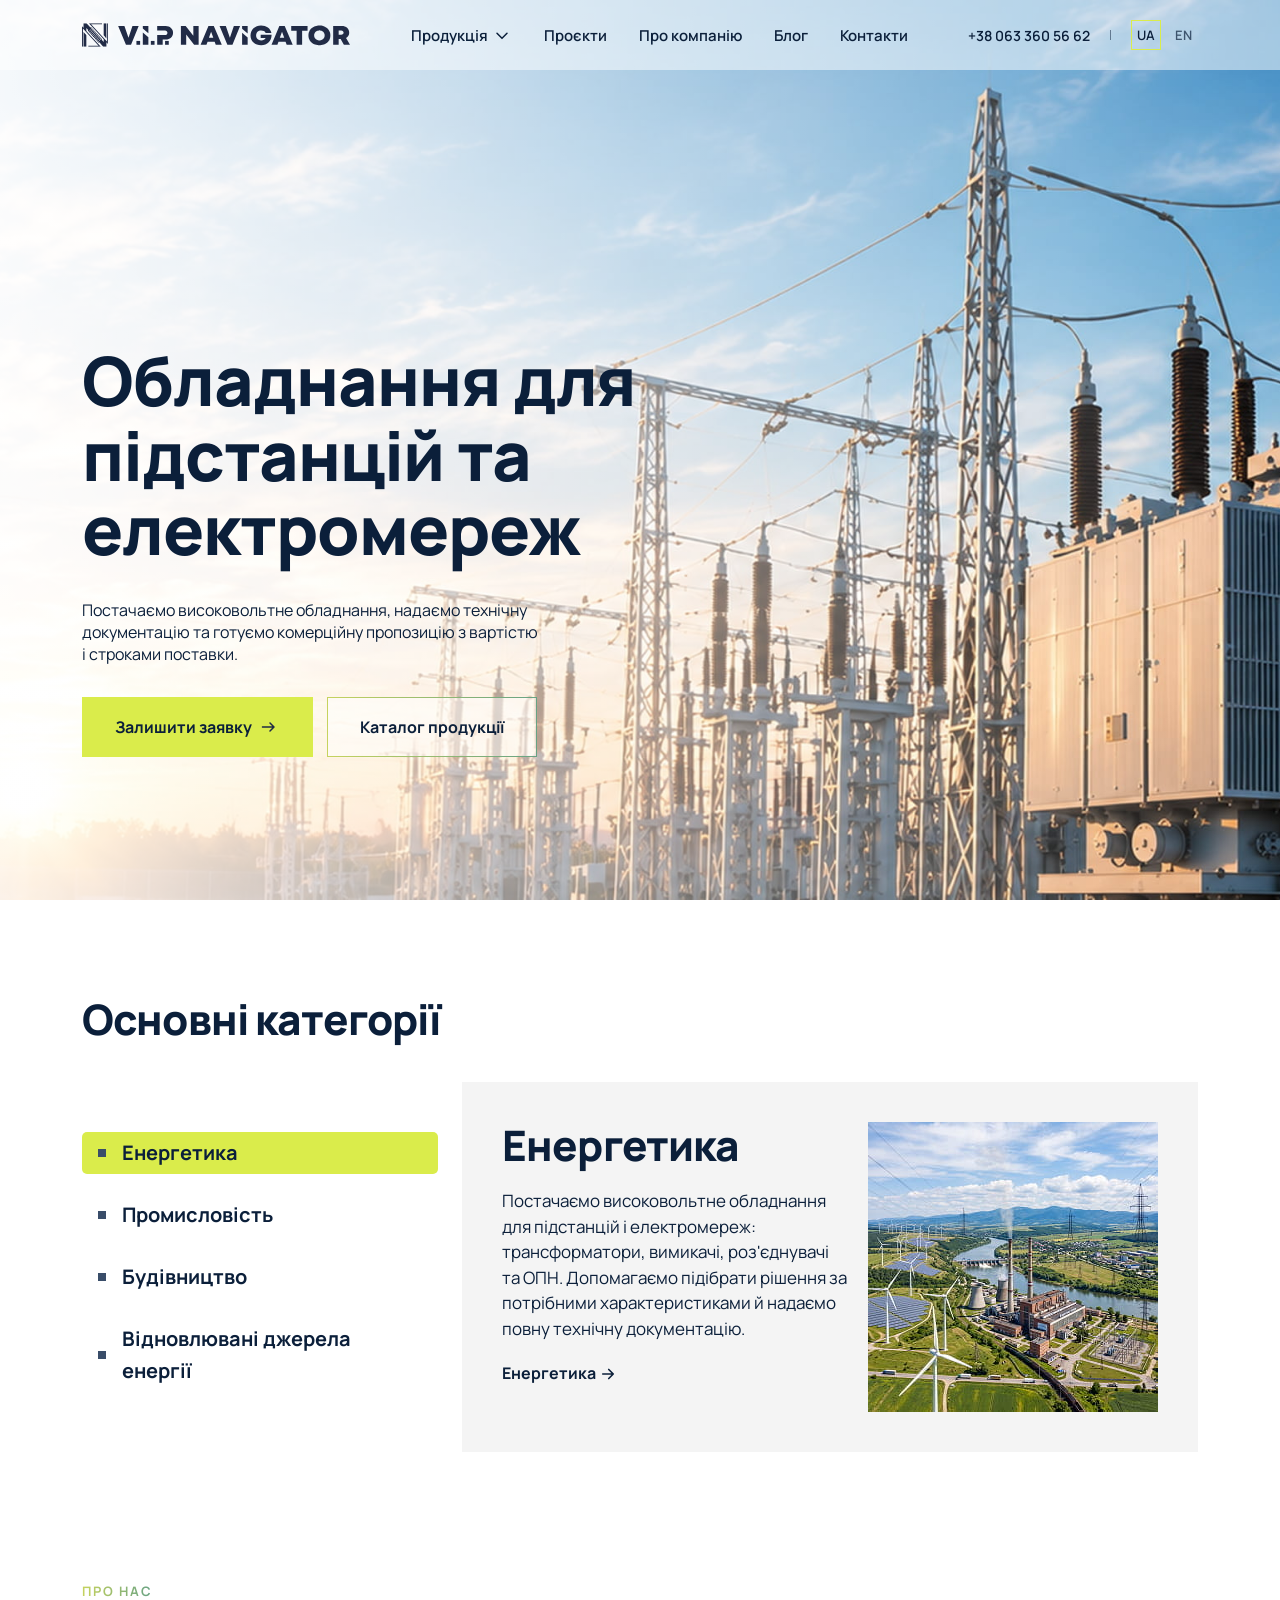
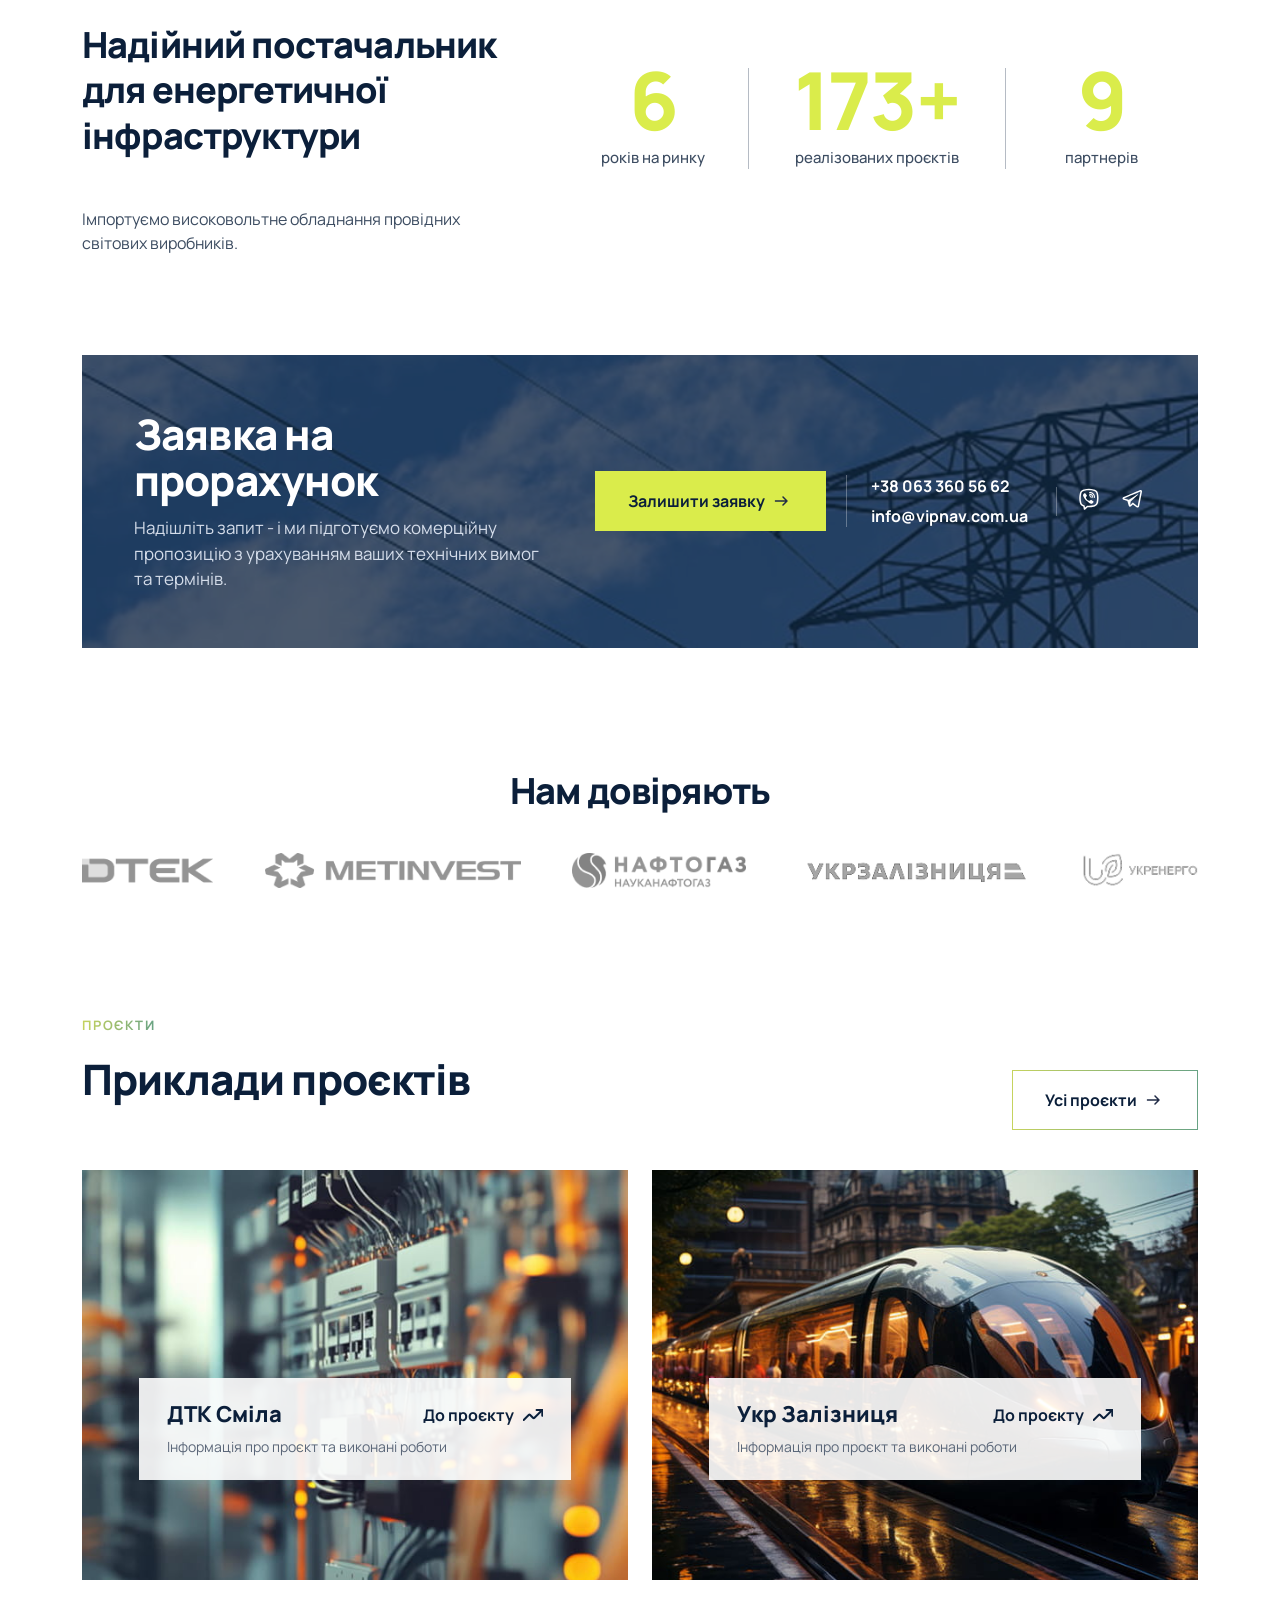
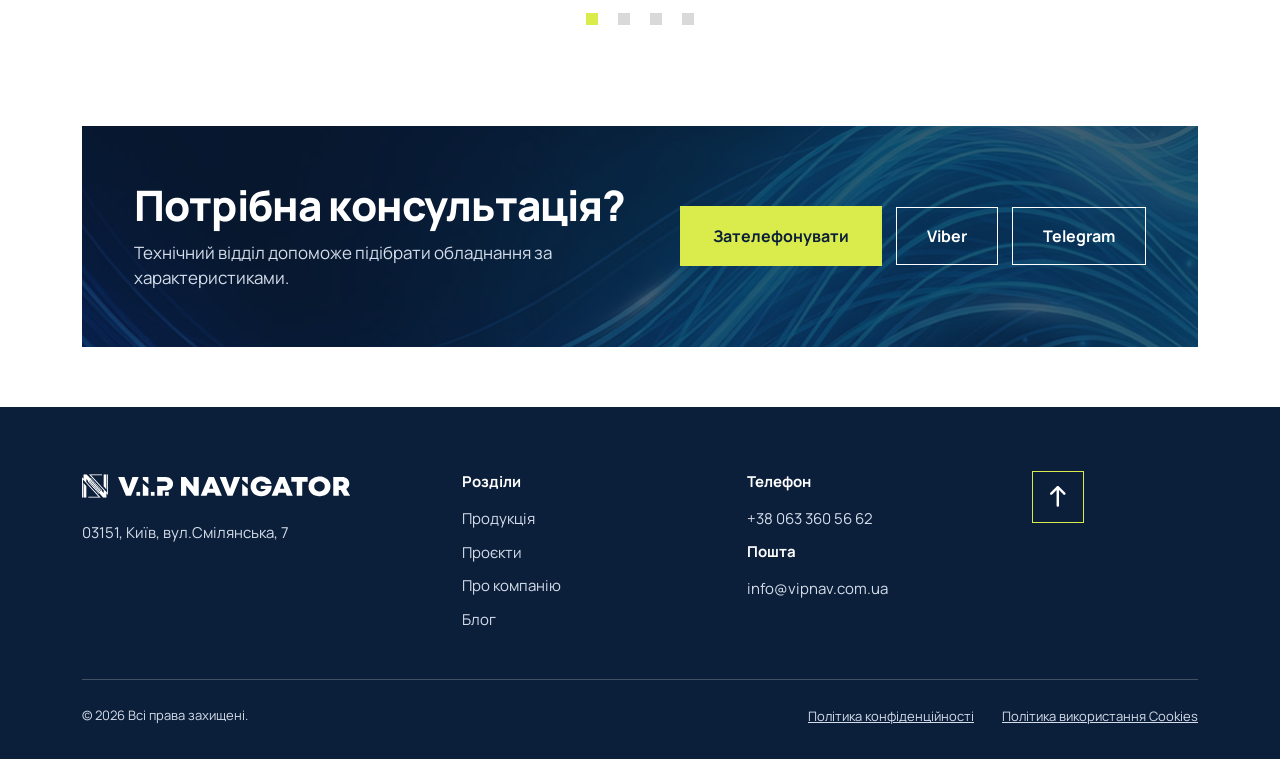
==== commit d01144bc: "Add files via upload" ====
--- a/index.html
+++ b/index.html
@@ -8,7 +8,7 @@
     <title>VIP Navigator, постачальник високовольтного обладнання для підстанцій</title>
     <meta name="description"
         content="VIP Navigator — постачальник високовольтного обладнання для підстанцій і електромереж. Підбір, документація, комерційні пропозиції та поставка в Україну.">
-    <!-- <link rel="icon" type="image/x-icon" href="favicon.png"> -->
+    <link rel="icon" type="image/png" href="favicon.png">
 
     <link rel="stylesheet" href="css/lib/bootstrap-grid.min.css">
     <link rel="stylesheet" href="css/lib/swiper.css">
@@ -230,7 +230,7 @@
                                         </a>
                                     </div>
                                     <div class="tabcontent-item__image">
-                                        <img src="img/main/haluza-energetyka.jpg" alt="Обладнання для галузі промисловості">
+                                        <img src="img/main/promyslovist.jpg" alt="Обладнання для галузі промисловості">
                                     </div>
                                 </div>
                                 <div class="tabcontent-item">
@@ -248,7 +248,7 @@
                                         </a>
                                     </div>
                                     <div class="tabcontent-item__image">
-                                        <img src="img/main/haluza-energetyka.jpg" alt="Обладнання для галузі будівництва">
+                                        <img src="img/main/budivnyctvo.jpg" alt="Обладнання для галузі будівництва">
                                     </div>
                                 </div>
                                 <div class="tabcontent-item">
@@ -268,7 +268,7 @@
                                         </a>
                                     </div>
                                     <div class="tabcontent-item__image">
-                                        <img src="img/main/haluza-energetyka.jpg"
+                                        <img src="img/main/vidnovluvani-dzherela-energiy.jpg"
                                             alt="Обладнання для відновлюваних джерел енергії">
                                     </div>
                                 </div>
--- a/css/style.css
+++ b/css/style.css
@@ -1 +1 @@
-@font-face{font-family:"Manrope";src:url("../fonts/manrope-variable.ttf") format("truetype");font-weight:200 800;font-style:normal;font-display:swap}:root{--color-primary:#0B1F3A;--color-accent:#DAEC4B;--color-text-muted:#5A6678;--color-text-body:#4A5568;--color-link-hover:#B05A1A;--color-link-hover-light:#C8773A;--color-gradient-start:#C6D35E;--color-gradient-end:#67A284;--color-white:#fff;--color-text-on-dark:#D5DDEA;--color-surface:#F4F6F8;--color-surface-alt:#F4F4F4;--color-border:#DDE3EC;--color-border-light:#E3E7ED;--color-tab-muted:#394D69}body,html{height:100%}*{-webkit-box-sizing:border-box;box-sizing:border-box}.main{-webkit-box-flex:1;-ms-flex:1 1 auto;flex:1 1 auto}.pagewrapper{min-height:100%;display:-webkit-box;display:-ms-flexbox;display:flex;-webkit-box-orient:vertical;-webkit-box-direction:normal;-ms-flex-direction:column;flex-direction:column;overflow:hidden}body{margin:0;padding:0;position:relative;font-family:"Manrope",sans-serif;font-size:16px;color:#0B1F3A}body.hidden{overflow:hidden}@media (min-width:1400px){.container{max-width:1264px}}input{outline:none}img{max-width:100%}.text-end{text-align:right}h1,h2,h3,h4,h5,h6,p{margin:0}h1{color:#0B1F3A;font-size:52px;font-weight:800;line-height:109.62%;letter-spacing:-1.04px}.titleh2,h2{color:#0B1F3A;font-size:42px;font-weight:800;letter-spacing:-0.84px;line-height:110%}.titleh3,h3{color:#0B1F3A;font-size:36px;font-weight:800;letter-spacing:-0.84px;line-height:127.78%}.sect-title{background:-webkit-gradient(linear,left top,right top,from(#C6D35E),to(#67A284));background:linear-gradient(90deg,#C6D35E 0%,#67A284 100%);-webkit-background-clip:text;background-clip:text;color:transparent;text-transform:uppercase;font-size:13px;font-weight:700;line-height:150%;letter-spacing:1.82px;display:inline-block}.green-btn{background:#DAEC4B;color:#0B1F3A;font-size:16px;font-weight:700;text-decoration:none;height:60px;display:-webkit-inline-box;display:-ms-inline-flexbox;display:inline-flex;-webkit-box-align:center;-ms-flex-align:center;align-items:center;-webkit-box-pack:center;-ms-flex-pack:center;justify-content:center;border:1.5px solid #DAEC4B;padding:5px 32px;text-decoration:none;-webkit-transition:0.3s;transition:0.3s}.green-btn img{width:24px;height:24px;margin-left:4px;-webkit-transition:0.3s;transition:0.3s}.green-btn:hover{-webkit-transform:translateY(-5px);transform:translateY(-5px)}.green-btn:hover img{-webkit-transform:translateX(5px);transform:translateX(5px)}.transparent-btn{background:rgba(255,255,255,0.5);color:#0B1F3A;font-size:16px;font-weight:700;text-decoration:none;height:60px;display:-webkit-inline-box;display:-ms-inline-flexbox;display:inline-flex;-webkit-box-align:center;-ms-flex-align:center;align-items:center;-webkit-box-pack:center;-ms-flex-pack:center;justify-content:center;border:1.5px solid transparent;-o-border-image:linear-gradient(90deg,#C6D35E 0%,#67A284 100%) 1;border-image:-webkit-gradient(linear,left top,right top,from(#C6D35E),to(#67A284)) 1;border-image:linear-gradient(90deg,#C6D35E 0%,#67A284 100%) 1;padding:5px 32px;text-decoration:none;-webkit-transition:0.3s;transition:0.3s}.transparent-btn img{width:24px;height:24px;margin-left:4px;-webkit-transition:0.3s;transition:0.3s}.transparent-btn:hover{background:#fff;-webkit-transform:translateY(-5px);transform:translateY(-5px)}.transparent-btn:hover img{-webkit-transform:translateX(5px);transform:translateX(5px)}.transparent-btn.hovergreen:hover{background:#DAEC4B;color:#0B1F3A}.breadcrumbs{margin-bottom:16px}.breadcrumbs ol{list-style:none;margin:0;padding:0;display:-webkit-box;display:-ms-flexbox;display:flex;-webkit-box-align:center;-ms-flex-align:center;align-items:center;gap:22px}.breadcrumbs ol li{font-size:14px;color:#0B1F3A;font-weight:600;line-height:150%;position:relative}.breadcrumbs ol li:not(:last-child):after{content:"/";display:inline-block;position:absolute;right:-15px;font-size:14px;color:#5A6678}.breadcrumbs ol li a{color:#5A6678;font-size:14px;font-weight:400;text-decoration:none;line-height:150%;-webkit-transition:0.3s;transition:0.3s}.breadcrumbs ol li a:hover{color:#B05A1A;text-decoration:underline}@media (max-width:1199.8px){h1{font-size:42px}.titleh2,h2{font-size:36px}.titleh3,h3{font-size:32px}}@media (max-width:991.8px){.titleh2,h2{font-size:32px}.titleh3,h3{font-size:28px}}@media (max-width:575.8px){h1{font-size:32px}.titleh2,h2{font-size:30px}.titleh3,h3{font-size:28px}.container{padding-left:20px;padding-right:20px}.row{margin-left:-20px;margin-right:-20px}.row>*{padding-right:20px;padding-left:20px}.green-btn,.transparent-btn{height:52px}}.hero{position:relative;height:100vh;min-height:650px}.hero:after{content:"";position:absolute;top:0;left:0;width:100%;height:100%;background:linear-gradient(89.93deg,rgba(255,255,255,0.9) -0.66%,rgba(255,255,255,0) 99.94%);z-index:1}.hero__bg{position:absolute;top:0;left:0;width:100%;height:100%;-o-object-fit:cover;object-fit:cover}.hero-content{position:relative;max-width:640px;z-index:2;margin-top:50px}.header-offset{padding-top:150px}.hero{display:-webkit-box;display:-ms-flexbox;display:flex;-webkit-box-align:center;-ms-flex-align:center;align-items:center}.hero h1{font-size:68px;font-weight:800;margin-bottom:32px;line-height:110%}.hero p{max-width:560px}.hero .btn-group{margin-top:32px}.btn-group{display:-webkit-box;display:-ms-flexbox;display:flex;-ms-flex-wrap:wrap;flex-wrap:wrap;-webkit-box-align:center;-ms-flex-align:center;align-items:center;gap:14px}.category{padding:96px 0 80px}.category h2{margin-bottom:40px}.category__tablist{margin:0;padding:50px 0 0 0;list-style-type:none;display:-webkit-box;display:-ms-flexbox;display:flex;-webkit-box-orient:vertical;-webkit-box-direction:normal;-ms-flex-direction:column;flex-direction:column;gap:20px}.category__tablist li{cursor:pointer;font-size:20px;font-weight:700;line-height:160%;-webkit-transition:0.3s;transition:0.3s;position:relative;padding:5px 20px 5px 40px;min-height:42px;border-radius:5px}.category__tablist li:before{content:"";display:inline-block;width:8px;height:8px;background:#394D69;position:absolute;left:16px;top:50%;-webkit-transform:translateY(-50%);transform:translateY(-50%)}.category__tablist li:hover{background:rgba(218,236,75,0.15)}.category__tablist li.is-active{background:#DAEC4B}.tabcontent{background:#F4F4F4;padding:40px}.tabcontent-item{display:-webkit-box;display:-ms-flexbox;display:flex;-ms-flex-wrap:wrap;flex-wrap:wrap}.tabcontent-item__image{width:100%;max-width:290px;-webkit-box-flex:0;-ms-flex:0 0 290px;flex:0 0 290px}.tabcontent-item__image img{width:100%;vertical-align:top}.tabcontent-item__content{width:100%;max-width:calc(100% - 290px);-webkit-box-flex:0;-ms-flex:0 0 calc(100% - 290px);flex:0 0 calc(100% - 290px);display:-webkit-box;display:-ms-flexbox;display:flex;-webkit-box-orient:vertical;-webkit-box-direction:normal;-ms-flex-direction:column;flex-direction:column;gap:20px;padding-right:20px;-webkit-box-align:start;-ms-flex-align:start;align-items:flex-start}.tabcontent-item__content h3{font-size:42px;font-weight:800;line-height:110%;margin-bottom:0;color:#0B1F3A}.tabcontent-item__content p{font-size:17px;line-height:150%;max-width:400px}.tabcontent-item__content a{color:#0B1F3A;font-weight:700;line-height:150%;text-decoration:none;position:relative}.tabcontent-item__content a img{width:18px;height:18px;vertical-align:middle;margin-top:-3px;-webkit-transition:0.3s;transition:0.3s}.tabcontent-item__content a:after{content:"";display:block;height:1px;width:0;background:#0B1F3A;-webkit-transition:0.3s;transition:0.3s}.tabcontent-item__content a:hover img{-webkit-transform:translateX(5px);transform:translateX(5px)}.tabcontent-item__content a:hover:after{width:100%}.aboutus{padding:50px 0}.aboutus__content{display:-webkit-box;display:-ms-flexbox;display:flex;-webkit-box-align:start;-ms-flex-align:start;align-items:flex-start;-webkit-box-orient:vertical;-webkit-box-direction:normal;-ms-flex-direction:column;flex-direction:column;gap:20px}.aboutus__content .descr p{font-size:16px;line-height:150%;color:rgba(11,31,58,0.8)}.counter{display:-webkit-box;display:-ms-flexbox;display:flex;-ms-flex-wrap:wrap;flex-wrap:wrap;-webkit-box-align:center;-ms-flex-align:center;align-items:center}.counter__item{width:100%;max-width:30%;-webkit-box-flex:0;-ms-flex:0 0 30%;flex:0 0 30%;text-align:center;position:relative;border-right:1px solid rgba(11,31,58,0.3)}.counter__item p{font-size:15px;line-height:150%;color:rgba(11,31,58,0.8);font-weight:500;margin-top:12px}.counter__item span{font-size:80px;color:#DAEC4B;font-weight:800;letter-spacing:-1.92px;line-height:80%}.counter__item i{font-style:normal}.counter__item:nth-child(2){max-width:40%;-webkit-box-flex:0;-ms-flex:0 0 40%;flex:0 0 40%}.counter__item:last-child{border-right:none}.cta{padding:50px 0}.cta1{position:relative;padding:56px 52px}.cta1:after{content:"";position:absolute;top:0;left:0;width:100%;height:100%;background:rgba(11,31,58,0.7);z-index:1}.cta1 .row{position:relative;z-index:2}.cta1 h2,.cta1 h3{color:#fff;margin-bottom:12px}.cta1 p{color:#D5DDEA;font-size:17px;line-height:150%}.cta__bg{position:absolute;left:0;top:0;width:100%;height:100%;display:block}.cta__bg img{width:100%;height:100%;-o-object-fit:cover;object-fit:cover;display:block}.cta__action{display:-webkit-box;display:-ms-flexbox;display:flex;-ms-flex-wrap:wrap;flex-wrap:wrap;-webkit-box-align:center;-ms-flex-align:center;align-items:center;-webkit-box-pack:justify;-ms-flex-pack:justify;justify-content:space-between}.cta__contacts{padding:0 24px;margin:0;list-style-type:none;border-left:1px solid rgba(255,255,255,0.3);width:100%;max-width:210px;-webkit-box-flex:0;-ms-flex:0 0 210px;flex:0 0 210px;margin-left:20px}.cta__contacts li{margin-bottom:8px;display:inline-block}.cta__contacts li:last-child{margin-bottom:0}.cta__contacts a{font-size:16px;font-weight:700;line-height:121.88%;color:#fff;text-decoration:none;-webkit-transition:0.3s;transition:0.3s}.cta__contacts a:hover{color:#DAEC4B}.cta__social{padding:0 0 0 20px;margin:0;list-style-type:none;display:-webkit-box;display:-ms-flexbox;display:flex;-webkit-box-align:center;-ms-flex-align:center;align-items:center;gap:20px;-webkit-box-pack:center;-ms-flex-pack:center;justify-content:center;border-left:1px solid rgba(255,255,255,0.3);width:100%;max-width:90px;-webkit-box-flex:0;-ms-flex:0 0 90px;flex:0 0 90px}.cta__social svg{width:24px;height:24px}.cta__social svg path{-webkit-transition:0.3s;transition:0.3s}.cta__social a:hover svg path{fill:#DAEC4B}.cta__social-label{position:absolute;width:1px;height:1px;padding:0;margin:-1px;overflow:hidden;clip:rect(0,0,0,0);white-space:nowrap;border:0}.cta__social-link{display:-webkit-inline-box;display:-ms-inline-flexbox;display:inline-flex;-webkit-box-align:center;-ms-flex-align:center;align-items:center;text-decoration:none}.partners{--marquee-duration:35s;--marquee-gap:64px;padding:70px 0 60px}.partners h2,.partners h3{text-align:center;margin-bottom:40px}.partners__marquee{overflow:hidden;-webkit-mask-image:-webkit-gradient(linear,left top,right top,from(transparent),color-stop(6%,#000),color-stop(94%,#000),to(transparent));-webkit-mask-image:linear-gradient(90deg,transparent,#000 6%,#000 94%,transparent);mask-image:-webkit-gradient(linear,left top,right top,from(transparent),color-stop(6%,#000),color-stop(94%,#000),to(transparent));mask-image:linear-gradient(90deg,transparent,#000 6%,#000 94%,transparent)}.marquee__track{display:-webkit-box;display:-ms-flexbox;display:flex;width:-webkit-max-content;width:-moz-max-content;width:max-content;-webkit-animation:partners-marquee var(--marquee-duration) linear infinite;animation:partners-marquee var(--marquee-duration) linear infinite}.partners__list{display:-webkit-box;display:-ms-flexbox;display:flex;-webkit-box-align:center;-ms-flex-align:center;align-items:center;gap:var(--marquee-gap);-ms-flex-negative:0;flex-shrink:0;padding-right:var(--marquee-gap)}.partners__item{-ms-flex-negative:0;flex-shrink:0}.partners__item img{display:block;width:auto;height:40px;max-width:none;-o-object-fit:contain;object-fit:contain}@-webkit-keyframes partners-marquee{0%{-webkit-transform:translateX(0);transform:translateX(0)}to{-webkit-transform:translateX(-50%);transform:translateX(-50%)}}@keyframes partners-marquee{0%{-webkit-transform:translateX(0);transform:translateX(0)}to{-webkit-transform:translateX(-50%);transform:translateX(-50%)}}@media (prefers-reduced-motion:reduce){.marquee__track{-webkit-animation:none;animation:none}}.partners-list{list-style:none;margin:0;padding:0;display:-webkit-box;display:-ms-flexbox;display:flex;-ms-flex-wrap:wrap;flex-wrap:wrap;-webkit-box-align:center;-ms-flex-align:center;align-items:center;-webkit-box-pack:justify;-ms-flex-pack:justify;justify-content:space-between;row-gap:24px;gap:20px}.partners-list img{height:40px}.projects{padding:60px 0 96px}.projects .sect-title{margin-bottom:20px}.projects_header{margin-bottom:40px}.slide-item{position:relative;aspect-ratio:4/3}.slide-item__img{position:absolute;top:0;left:0;width:100%;height:100%;-o-object-fit:cover;object-fit:cover}.slide-item__info{width:calc(100% - 100px);max-width:432px;background:rgba(255,255,255,0.9);position:absolute;bottom:100px;left:0;right:0;margin:0 auto;padding:24px 28px}.slide-item__infohead{display:-webkit-box;display:-ms-flexbox;display:flex;-ms-flex-wrap:wrap;flex-wrap:wrap;-webkit-box-align:center;-ms-flex-align:center;align-items:center}.slide-item__infohead .title{width:100%;max-width:calc(100% - 130px);-webkit-box-flex:0;-ms-flex:0 0 calc(100% - 130px);flex:0 0 calc(100% - 130px);font-size:22px;font-weight:800;line-height:110%;margin:0;text-decoration:none;color:#0B1F3A;-webkit-transition:0.3s;transition:0.3s}.slide-item__infohead .title:hover{color:#B05A1A}.slide-item__infohead .projlink{width:100%;max-width:130px;-webkit-box-flex:0;-ms-flex:0 0 130px;flex:0 0 130px;text-align:right}.slide-item__infohead .projlink a{display:inline-block;color:#0B1F3A;text-decoration:none;font-weight:700;line-height:150%;-webkit-transition:0.3s;transition:0.3s}.slide-item__infohead .projlink a svg{vertical-align:middle;margin-top:-3px;margin-left:6px}.slide-item__infohead .projlink a svg path{-webkit-transition:0.3s;transition:0.3s}.slide-item__infohead .projlink a:hover{color:#B05A1A}.slide-item__infohead .projlink a:hover svg path{stroke:#B05A1A}.slide-item__descr{margin-top:10px;width:100%;max-width:100%;-webkit-box-flex:0;-ms-flex:0 0 100%;flex:0 0 100%}.slide-item__descr p{color:#5A6678;font-size:14px}.mySwiper-projects .swiper-wrapper{padding-bottom:50px}.swiper-horizontal>.swiper-pagination-bullets,.swiper-pagination-horizontal.swiper-pagination-bullets{bottom:0!important}.swiper-pagination-bullet{border-radius:0;width:12px;height:12px;margin:0 10px!important;background:#D9D9D9;opacity:1!important}.swiper-pagination-bullet.swiper-pagination-bullet-active{background:#DAEC4B}.cta2{position:relative}.cta-buttons{display:-webkit-box;display:-ms-flexbox;display:flex;-ms-flex-wrap:wrap;flex-wrap:wrap;-webkit-box-align:center;-ms-flex-align:center;align-items:center;-webkit-box-pack:end;-ms-flex-pack:end;justify-content:flex-end;gap:14px}.cta-buttons__item{color:#fff;font-size:16px;font-weight:700;display:-webkit-inline-box;display:-ms-inline-flexbox;display:inline-flex;-webkit-box-align:center;-ms-flex-align:center;align-items:center;-webkit-box-pack:center;-ms-flex-pack:center;justify-content:center;min-height:58px;border:1.5px solid #fff;-webkit-transition:0.3s;transition:0.3s;text-decoration:none;padding:5px 30px}.cta-buttons__item:hover{background:#DAEC4B;color:#0B1F3A;-webkit-transform:translateY(-5px);transform:translateY(-5px)}.projects+.cta{padding:0 0 96px 0}.mobile-btn{display:none}@media (max-width:1399.8px){.cta__action{-webkit-box-pack:end;-ms-flex-pack:end;justify-content:flex-end}.cta1 p br{display:none}.partners-list img{height:35px}}@media (max-width:1199.8px){.hero h1{font-size:56px}.hero-content{margin-top:50px}.tabcontent-item__image{max-width:200px;-webkit-box-flex:0;-ms-flex:0 0 200px;flex:0 0 200px}.tabcontent-item__content{max-width:calc(100% - 200px);-webkit-box-flex:0;-ms-flex:0 0 calc(100% - 200px);flex:0 0 calc(100% - 200px);gap:15px}.tabcontent{padding:40px 30px}.category__tablist{gap:15px;padding-top:30px}.counter__item span{font-size:60px}.cta-buttons,.cta__action{-webkit-box-pack:start;-ms-flex-pack:start;justify-content:flex-start;margin-top:20px}.slide-item__info{bottom:60px}.partners-list{-webkit-box-pack:center;-ms-flex-pack:center;justify-content:center;gap:25px}.aboutus__content .descr p br{display:none}.tabcontent-item__content h3{font-size:32px}.category__tablist li{font-size:18px}.tabcontent-item__content p{font-size:15px}}@media (max-width:991.8px){.category{padding:50px 0}.category__tablist-wrap{overflow:hidden}.category__tablist{-webkit-box-orient:horizontal;-webkit-box-direction:normal;-ms-flex-direction:row;flex-direction:row;-ms-flex-wrap:nowrap;flex-wrap:nowrap;gap:8px;padding-top:0;margin-bottom:24px;margin-right:calc(-1 * var(--bs-gutter-x, 0.75rem));padding-right:var(--bs-gutter-x,0.75rem);width:calc(100% + var(--bs-gutter-x, 0.75rem));overflow-x:auto;overflow-y:hidden;-webkit-overflow-scrolling:touch;scrollbar-width:none}.category__tablist::-webkit-scrollbar{display:none}.category__tablist li{-webkit-box-flex:0;-ms-flex:0 0 auto;flex:0 0 auto;white-space:nowrap;-webkit-box-align:center;-ms-flex-align:center;align-items:center;display:-webkit-inline-box;display:-ms-inline-flexbox;display:inline-flex;font-size:16px;border:1px solid #DDE3EC;border-radius:0;line-height:110%;min-height:44px}.category__tablist li.is-active{color:#394D69}.counter{margin-top:30px}.slide-item__info{bottom:15px;max-width:initial;width:calc(100% - 30px);padding:20px}.slide-item__infohead .title{font-size:22px;width:100%;max-width:100%;-webkit-box-flex:0;-ms-flex:0 0 100%;flex:0 0 100%;margin-bottom:6px}.slide-item__infohead .projlink{text-align:left;max-width:initial;width:auto;-webkit-box-flex:initial;-ms-flex:initial;flex:initial}.slide-item__infohead{margin-bottom:0}.hero{height:auto;min-height:auto;padding-bottom:48px}.partners,.projects{padding:50px 0}.projects+.cta{padding-bottom:60px}.aboutus__content{gap:10px}.partners-list{-webkit-box-pack:center;-ms-flex-pack:center;justify-content:center;gap:20px}.partners-list img{height:26px}.slide-item__infohead .title{-webkit-box-ordinal-group:2;-ms-flex-order:1;order:1}.slide-item__infohead .slide-item__descr{-webkit-box-ordinal-group:3;-ms-flex-order:2;order:2;margin-top:0;margin-bottom:5px}.slide-item__infohead .projlink{-webkit-box-ordinal-group:4;-ms-flex-order:3;order:3}}@media (max-width:767.8px){.cta1{padding:30px}.cta__action{-webkit-box-pack:justify;-ms-flex-pack:justify;justify-content:space-between}.cta__action .cta__contacts,.cta__action .green-btn{width:100%;max-width:calc(50% - 10px);-webkit-box-flex:0;-ms-flex:0 0 calc(50% - 10px);flex:0 0 calc(50% - 10px);margin:0;padding:0}.cta__contacts,.cta__social{border:none}.cta__social{margin-top:15px;padding:0;gap:12px;-webkit-box-pack:justify;-ms-flex-pack:justify;justify-content:space-between;max-width:100%;-webkit-box-flex:0;-ms-flex:0 0 100%;flex:0 0 100%;width:100%}.cta__social li{-webkit-box-flex:1;-ms-flex:1 1 0px;flex:1 1 0;min-width:0}.cta__social-link{-webkit-box-pack:center;-ms-flex-pack:center;justify-content:center;gap:8px;width:100%;min-height:48px;padding:10px 12px;border:1px solid #fff;color:#fff;font-size:14px;font-weight:700;line-height:1.2;-webkit-transition:0.3s;transition:0.3s}.cta__social-label{position:static;width:auto;height:auto;margin:0;padding:0;overflow:visible;clip:auto;white-space:normal}.cta__social svg{width:24px;height:24px;-ms-flex-negative:0;flex-shrink:0}}@media (max-width:767.8px) and (hover:hover){.cta__social-link:hover{border-color:#DAEC4B;color:#DAEC4B}}@media (max-width:767.8px){.projects_header .text-end{text-align:left}.projects_header .transparent-btn{margin-top:20px}.projects_header .transparent-btn{display:none}.mobile-btn{display:-webkit-box;display:-ms-flexbox;display:flex}.projects-wrapper .mobile-btn{margin-top:24px}.projects_header{margin-bottom:24px}}@media (max-width:575.8px){.hero:after{background:-webkit-gradient(linear,left top,left bottom,from(rgba(255,255,255,0.94)),color-stop(50%,rgba(255,255,255,0.8)),color-stop(78%,rgba(255,255,255,0.25)),to(rgba(255,255,255,0)));background:linear-gradient(180deg,rgba(255,255,255,0.94) 0%,rgba(255,255,255,0.8) 50%,rgba(255,255,255,0.25) 78%,rgba(255,255,255,0) 100%)}.hero h1{font-size:38px;margin-bottom:24px}.hero p{font-size:14px}.hero p br{display:none}.hero .btn-group{margin-top:24px;gap:12px}.hero .btn-group a{width:100%}.hero .btn-group .transparent-btn{background:rgba(255,255,255,0.88)}.hero-content{margin-top:0}.category h2{margin-bottom:24px}.tabcontent-item__content,.tabcontent-item__image{max-width:100%;-webkit-box-flex:0;-ms-flex:0 0 100%;flex:0 0 100%}.tabcontent-item__content{gap:10px;padding-right:0;margin-bottom:10px}.tabcontent{padding:30px}.counter{-webkit-box-align:start;-ms-flex-align:start;align-items:flex-start}.counter__item{padding:0 10px}.counter__item span{font-size:36px}.cta__action .green-btn{max-width:100%;-webkit-box-flex:0;-ms-flex:0 0 100%;flex:0 0 100%}.cta__action .cta__contacts{max-width:50%;-webkit-box-flex:0;-ms-flex:0 0 50%;flex:0 0 50%}.cta__action .green-btn{margin-bottom:15px}.cta__contacts li{display:block}.cta__social{margin-top:0}.hero{padding-top:108px}.tabcontent{padding:0}.tabcontent-item__image{-webkit-box-ordinal-group:2;-ms-flex-order:1;order:1;height:200px;position:relative;overflow:hidden}.tabcontent-item__image img{width:100%;height:100%;-o-object-fit:cover;object-fit:cover;-o-object-position:center;object-position:center}.tabcontent-item__content{-webkit-box-ordinal-group:3;-ms-flex-order:2;order:2;padding:24px 20px}.tabcontent-item__content{margin:0;gap:16px}.aboutus__content{gap:20px}.counter__item{border-right:none}.counter__item p{margin-top:6px;line-height:18px}.cta1{border-radius:10px;position:relative;overflow:hidden;padding:32px 24px}.cta1 h2{margin-bottom:24px;font-size:28px;font-weight:700;letter-spacing:-0.6px}.cta1 p{font-size:16px}.cta__action{margin-top:24px}.cta__action .cta__contacts{border-top:1px solid rgba(255,255,255,0.3);max-width:100%;-webkit-box-flex:0;-ms-flex:0 0 100%;flex:0 0 100%;padding-top:12px}.cta__action .cta__contacts li{margin-bottom:24px}.cta__action .green-btn{margin-bottom:24px}.cta__social{margin-top:12px}.cta__social a:hover{border-color:#DAEC4B;color:#DAEC4B}.projects .sect-title{margin-bottom:12px}.projects_header .transparent-btn{display:none}.projects_header{margin-bottom:25px}.slide-item{border:1px solid #DDE3EC}.slide-item__img,.slide-item__info{position:relative}.slide-item__info{width:100%;bottom:initial}.slide-item__media{position:relative;height:190px;overflow:hidden}.slide-item__infohead .slide-item__descr{margin-bottom:16px}.swiper-pagination-bullet{width:8px;height:8px;margin:0 4px!important;-webkit-transition:0.3s;transition:0.3s}.swiper-pagination-bullet.swiper-pagination-bullet-active{width:24px}.projects-wrapper .mobile-btn{margin-top:20px}.mySwiper-projects .swiper-wrapper{padding-bottom:42px}.cta-buttons .green-btn{width:100%}.cta-buttons__item{min-height:52px;width:100%}.aboutus,.category,.cta,.partners{padding-bottom:0}.tabcontent-item__content h3{font-size:28px}.tabcontent-item__content p{font-size:16px}.counter__item p{font-size:13px}}@media (max-width:370.8px){.cta__action .cta__contacts{max-width:100%;-webkit-box-flex:0;-ms-flex:0 0 100%;flex:0 0 100%;margin-bottom:15px}}.about-company{background:-webkit-gradient(linear,left top,left bottom,from(#E6ECF4),to(#fff));background:linear-gradient(180deg,#E6ECF4 0%,#fff 100%)}.about-company h1{margin-bottom:32px}.about-company p{max-width:713px;font-size:19px;line-height:150%;color:#4A5568}.about-company img{margin:64px 0 0 0;width:100%;vertical-align:top}.counter__row{max-width:1030px;margin:auto;margin-top:72px}.counter__row .counter__item{max-width:initial;-webkit-box-flex:initial;-ms-flex:initial;flex:initial;width:auto;width:100%;text-align:left;padding-left:40px}.counter__row .counter__item:first-child{max-width:27%;-webkit-box-flex:0;-ms-flex:0 0 27%;flex:0 0 27%}.counter__row .counter__item:nth-child(2){max-width:31%;-webkit-box-flex:0;-ms-flex:0 0 31%;flex:0 0 31%}.counter__row .counter__item:nth-child(3){max-width:23%;-webkit-box-flex:0;-ms-flex:0 0 23%;flex:0 0 23%}.counter__row .counter__item:nth-child(4){max-width:19%;-webkit-box-flex:0;-ms-flex:0 0 19%;flex:0 0 19%}.about-company-supplier{padding:90px 0 46px}.about-company-supplier__media{text-align:right}.about-company-supplier__media img{vertical-align:top;max-width:100%}.about-company-supplier__content h2{margin-bottom:24px}.about-company-supplier__content p{color:#4A5568;font-size:19px;line-height:150%}.about-products{padding:50px 0 40px}.about-products__header{margin-bottom:32px}.about-products__item{background:#F4F6F8;display:-webkit-box;display:-ms-flexbox;display:flex;-webkit-box-align:center;-ms-flex-align:center;align-items:center;min-height:128px;-webkit-box-orient:vertical;-webkit-box-direction:normal;-ms-flex-direction:column;flex-direction:column;-webkit-box-pack:center;-ms-flex-pack:center;justify-content:center;-webkit-box-align:start;-ms-flex-align:start;align-items:flex-start;padding:15px 50px 15px 48px;text-decoration:none;gap:12px;position:relative;-webkit-transition:0.3s;transition:0.3s;border:1px solid #F4F6F8}.about-products__item:after{content:"";display:inline-block;width:20px;height:20px;position:absolute;right:24px;top:50%;-webkit-transform:translateY(-50%);transform:translateY(-50%);background:url("../img/about/supply-arrow.svg") no-repeat center center/contain}.about-products__item:hover{border-color:#0B1F3A;-webkit-transform:translateY(-3px);transform:translateY(-3px);-webkit-box-shadow:0 4px 10px rgba(0,0,0,0.1);box-shadow:0 4px 10px rgba(0,0,0,0.1)}.about-products__title{position:relative;color:#0B1F3A;font-size:22px;font-weight:700;letter-spacing:-0.28px;line-height:127.27%}.about-products__title:before{content:"";display:inline-block;width:8px;height:8px;background:#0B1F3A;position:absolute;left:-24px;top:50%;-webkit-transform:translateY(-50%);transform:translateY(-50%)}.about-products__caption{color:#4A5568;font-size:14px;line-height:150%}.about-products__grid .row{row-gap:16px;margin-left:-8px;margin-right:-8px}.about-products__grid .row>*{padding-left:8px;padding-right:8px}.process{padding:50px 0}.process__header{margin-bottom:40px}.process__item-step{padding:28px 0 14px;font-size:18px;line-height:222.22%;font-weight:500;color:#212B46;border-bottom:2px solid #DAEC4B;margin-bottom:14px}.process__item-title{margin-bottom:14px;color:#0B1F3A;font-size:22px;font-weight:800;line-height:136.36%}.process__item-text{font-size:15px;line-height:150%;color:#4A5568}@media (max-width:1199.8px){.about-company h1,.process__header{margin-bottom:24px}.about-company img{margin-top:30px}.about-products__item{min-height:110px}.about-company-supplier__content h2{margin-bottom:15px}.about-products__header{margin-bottom:24px}.about-company p,.about-company-supplier__content p{font-size:16px}.about-products__title,.process__item-title{font-size:20px}}@media (max-width:767.8px){.counter__row{-webkit-box-align:start;-ms-flex-align:start;align-items:flex-start}.counter__row .counter__item{padding-left:15px}.counter__row .counter__item span{font-size:50px}.about-company-supplier__media{margin-top:20px}.about-company-supplier__media img{width:100%}.about-products__item{padding:10px 40px;height:100%}.about-products__item:after{right:17px}.about-products__title{font-size:18px}.about-company-supplier__content h2{margin-bottom:10px}}@media (max-width:575.8px){.about-company h1{margin-bottom:10px}.counter__row{margin-top:40px;row-gap:20px}.counter__row .counter__item{max-width:50%!important;-webkit-box-flex:0!important;-ms-flex:0 0 50%!important;flex:0 0 50%!important}.counter__row .counter__item span{font-size:46px}.about-company-supplier{padding:60px 0 40px}.about-products__item{min-height:80px}.process__item-step{padding:20px 0 10px;margin-bottom:10px;line-height:170%}.process__item-title{margin-bottom:5px}.cta:last-child{padding-bottom:60px}.about-company-supplier,.about-products,.process{padding-bottom:0}.about-company-supplier__content h2{font-size:26px}}.category-head{background:-webkit-gradient(linear,left top,left bottom,from(#E6ECF4),to(#fff));background:linear-gradient(180deg,#E6ECF4 0%,#fff 100%)}.category-head__intro{padding-bottom:40px}.category-head__intro h1{margin-bottom:32px}.category-head__intro p{max-width:713px;font-size:19px;line-height:150%;color:#4A5568}.category-list{padding:16px 0 80px}.category-list .row{row-gap:25px}.category-list__item{display:block;background:#fff;border:1px solid #E3E7ED;gap:25px;text-decoration:none;-webkit-transition:0.3s;transition:0.3s}.category-list__item-media{width:100%;height:245px;position:relative;overflow:hidden}.category-list__item-media img{height:220px;width:100%;-o-object-fit:cover;object-fit:cover;-o-object-position:top center;object-position:top center;position:absolute;left:0;top:0;-webkit-transform-origin:top center;transform-origin:top center;-webkit-transition:-webkit-transform 0.5s;transition:-webkit-transform 0.5s;transition:transform 0.5s;transition:transform 0.5s,-webkit-transform 0.5s}.category-list__item-name{width:100%;padding:12px;display:-webkit-box;display:-ms-flexbox;display:flex;-webkit-box-align:center;-ms-flex-align:center;align-items:center;min-height:100px;-webkit-box-pack:center;-ms-flex-pack:center;justify-content:center}.category-list__item-name p{color:#0B1F3A;font-size:19px;font-weight:700;line-height:24px;text-align:center;max-width:220px;display:-webkit-box;-webkit-line-clamp:3;-webkit-box-orient:vertical;overflow:hidden}.category-list__item:hover{-webkit-box-shadow:0px 0px 10px 0px rgba(0,0,0,0.1);box-shadow:0px 0px 10px 0px rgba(0,0,0,0.1)}.category-list__item:hover .category-list__item-media img{-webkit-transform:scale(1.1);transform:scale(1.1)}header.header{position:fixed;top:0;left:0;width:100%;z-index:100;background:rgba(255,255,255,0.5);height:70px;-webkit-transition:0.5s;transition:0.5s}header.header.scroll{background:rgba(255,255,255,0.95);-webkit-box-shadow:0 0 6px #D3D3D3;box-shadow:0 0 6px #D3D3D3}header.header.header__white{background:#fff}.header .container{position:relative}.header__inner{display:-webkit-box;display:-ms-flexbox;display:flex;-webkit-box-align:center;-ms-flex-align:center;align-items:center;-webkit-box-pack:justify;-ms-flex-pack:justify;justify-content:space-between;gap:16px;min-height:70px}.header__logo{-ms-flex-negative:0;flex-shrink:0;text-decoration:none}.header__logo img{max-width:268px;width:100%;height:auto;vertical-align:top}.header__nav{-ms-flex-negative:1;flex-shrink:1;min-width:0}.header__nav .menu{list-style-type:none;margin:0;padding:0;display:-webkit-box;display:-ms-flexbox;display:flex;gap:32px;-ms-flex-wrap:wrap;flex-wrap:wrap;-webkit-box-pack:center;-ms-flex-pack:center;justify-content:center;-webkit-box-align:center;-ms-flex-align:center;align-items:center}.header__nav .menu .menu-item{position:relative}.header__nav .menu .menu-item a{color:#0B1F3A;-webkit-transition:0.3s;transition:0.3s}.header__nav .menu>li>a{font-size:15px;font-weight:600;height:70px;display:-webkit-inline-box;display:-ms-inline-flexbox;display:inline-flex;-webkit-box-align:center;-ms-flex-align:center;align-items:center;-webkit-transition:0.3s;transition:0.3s}.header__nav .menu>li>a:after{content:"";position:absolute;bottom:0;left:0;right:0;margin:0 auto;width:0;height:2px;background:#0B1F3A;-webkit-transition:0.3s;transition:0.3s;vertical-align:middle}.header__nav .menu>li>a:hover:after{width:100%}.header__nav .menu>li.active a:after{width:100%}.header__nav a{text-decoration:none}.menu-item-has-children>a:before{content:"";-webkit-box-ordinal-group:3;-ms-flex-order:2;order:2;width:20px;height:20px;margin-left:4px;-ms-flex-negative:0;flex-shrink:0;background:url("../img/general/header-chevron.svg") no-repeat center center/contain;-webkit-transition:0.3s;transition:0.3s}.menu-item-has-children.is-open>a:before{-webkit-transform:rotate(180deg);transform:rotate(180deg)}.mega-menu{opacity:0;z-index:-1;visibility:hidden;-webkit-transform:translateY(-8px);transform:translateY(-8px);-webkit-transition:0.5s;transition:0.5s;position:fixed;left:0;right:0;top:78px;background:#fff;-webkit-box-shadow:0 12px 24px rgba(11,31,58,0.08);box-shadow:0 12px 24px rgba(11,31,58,0.08);padding:32px 0 36px;z-index:99;max-width:1344px;margin:0 auto}.menu-item-has-children.is-open>.mega-menu{opacity:1;z-index:1;visibility:visible;-webkit-transform:translateY(0);transform:translateY(0)}.mega-menu__inner{display:-webkit-box;display:-ms-flexbox;display:flex;-webkit-box-align:stretch;-ms-flex-align:stretch;align-items:stretch;gap:32px}.mega-menu__body{-webkit-box-flex:1;-ms-flex:1;flex:1;min-width:0}.mega-menu__label{margin:0 0 20px;color:#B05A1A;font-size:13px;font-weight:700;letter-spacing:1.82px;line-height:137%;text-transform:uppercase}.mega-menu__grid{display:-ms-grid;display:grid;-ms-grid-columns:minmax(0,1fr) 48px minmax(0,1fr) 48px minmax(0,1fr);grid-template-columns:repeat(3,minmax(0,1fr));gap:32px 48px}.mega-menu__col{display:-webkit-box;display:-ms-flexbox;display:flex;-webkit-box-orient:vertical;-webkit-box-direction:normal;-ms-flex-direction:column;flex-direction:column;gap:12px}.mega-menu__group{display:-webkit-box;display:-ms-flexbox;display:flex;-webkit-box-orient:vertical;-webkit-box-direction:normal;-ms-flex-direction:column;flex-direction:column;gap:0}.mega-menu__sublist{list-style:none;margin:0;padding:0}.mega-menu__link{display:block;text-decoration:none;-webkit-transition:0.3s;transition:0.3s}.mega-menu__link--title{padding:8px 0;color:#0B1F3A!important;font-size:15px;font-weight:700;line-height:130%}.mega-menu__link--title:hover{color:#B05A1A!important}.mega-menu__link--sub{padding:5px 0 5px 16px;color:#5A6678;font-size:14px;font-weight:400;line-height:137%;border-left:2px solid #E3E7ED}.mega-menu__link--sub:hover{color:#B05A1A!important;border-left:2px solid #B05A1A}.mega-menu__all{display:-webkit-inline-box;display:-ms-inline-flexbox;display:inline-flex;-webkit-box-align:center;-ms-flex-align:center;align-items:center;gap:10px;margin-top:24px;padding-bottom:4px;border-bottom:1px solid #C8773A;color:#0B1F3A;font-size:16px;font-weight:700;line-height:137%;text-decoration:none;-webkit-transition:0.3s;transition:0.3s}.mega-menu__all img{display:block;width:18px;height:18px;-webkit-transition:0.3s;transition:0.3s}.mega-menu__all:hover{color:#B05A1A}.mega-menu__all:hover img{-webkit-transform:translateX(4px);transform:translateX(4px)}.mega-menu__aside{width:100%;max-width:240px;-ms-flex-negative:0;flex-shrink:0;display:-webkit-box;display:-ms-flexbox;display:flex;-webkit-box-orient:vertical;-webkit-box-direction:normal;-ms-flex-direction:column;flex-direction:column;-webkit-box-pack:justify;-ms-flex-pack:justify;justify-content:space-between;gap:24px;padding:28px;background:#0B1F3A}.mega-menu__aside-title{margin:0 0 10px;color:#fff;font-size:22px;font-weight:800;line-height:120%}.mega-menu__aside-text{margin:0;color:#D5DDEA;font-size:15px;font-weight:400;line-height:137%}.mega-menu__aside-btn{display:-webkit-inline-box;display:-ms-inline-flexbox;display:inline-flex;-webkit-box-align:center;-ms-flex-align:center;align-items:center;-webkit-box-pack:center;-ms-flex-pack:center;justify-content:center;min-height:52px;padding:5px 24px;border-radius:999px;background:#B05A1A;color:#fff!important;font-size:16px;font-weight:700;line-height:137%;text-decoration:none;text-align:center;-webkit-transition:0.3s;transition:0.3s}.mega-menu__aside-btn:hover{background:#C8773A}.header__action{display:-webkit-box;display:-ms-flexbox;display:flex;-webkit-box-align:center;-ms-flex-align:center;align-items:center;gap:20px;-webkit-box-pack:end;-ms-flex-pack:end;justify-content:flex-end;-ms-flex-negative:0;flex-shrink:0}.header__lang-separator{background:rgba(11,31,58,0.5);height:10px;width:1px}.header__phone{display:-webkit-inline-box;display:-ms-inline-flexbox;display:inline-flex;-webkit-box-align:center;-ms-flex-align:center;align-items:center;font-size:14px;font-weight:600;color:#0B1F3A;text-decoration:none;-webkit-transition:0.3s;transition:0.3s}.header__phone:hover{color:#B05A1A}.header__phone-icon{display:none;width:44px;height:44px;-o-object-fit:contain;object-fit:contain}.header__lang{list-style-type:none;padding:0;margin:0;display:-webkit-box;display:-ms-flexbox;display:flex;-webkit-box-align:center;-ms-flex-align:center;align-items:center;gap:7px}.header__lang a{display:-webkit-inline-box;display:-ms-inline-flexbox;display:inline-flex;-webkit-box-align:center;-ms-flex-align:center;align-items:center;-webkit-box-pack:center;-ms-flex-pack:center;justify-content:center;width:30px;height:30px;color:rgba(11,31,58,0.7);-webkit-transition:0.3s;transition:0.3s;text-decoration:none;font-size:13px;font-weight:600;border:1px solid transparent}.header__lang a:hover{color:#0B1F3A}.header__lang a.active{border-color:#DAEC4B;color:#0B1F3A;font-weight:600}.burger-menu,.mobilenav-bottomsect,.mobnav__header{display:none}@media (max-width:1199.8px){.header__nav .menu{gap:15px}.header__action{gap:10px}.mega-menu{top:70px}.mega-menu__grid{gap:32px 32px}.mega-menu__link--title{padding:5px 0}.header__logo img{max-width:220px}}@media (max-width:991.8px){.header__logo{max-width:calc(50% - 8px)}header.header:has(.mobnav.active){background:#fff}header.header:has(.mobnav.active) .header__phone{display:none}.mobnav{position:fixed;top:0;left:0;width:100%;height:100%;background:#fff;z-index:99;-webkit-transform:translateX(100%);transform:translateX(100%);-webkit-transition:0.5s;transition:0.5s;padding:8px 40px 60px 40px;overflow:auto;display:-webkit-box;display:-ms-flexbox;display:flex;-webkit-box-orient:vertical;-webkit-box-direction:normal;-ms-flex-direction:column;flex-direction:column;-webkit-box-pack:justify;-ms-flex-pack:justify;justify-content:space-between;-webkit-box-align:start;-ms-flex-align:start;align-items:flex-start}.mobnav.active{-webkit-transform:translateX(0);transform:translateX(0)}.mobnav .mobilenav-bottomsect,.mobnav nav{width:100%}header.header{display:-webkit-box;display:-ms-flexbox;display:flex;-webkit-box-align:center;-ms-flex-align:center;align-items:center}.burger-menu{display:inline-block;position:relative;right:0;background:transparent;border:none;padding:0;margin-left:4px}.burger-menu img{width:44px}.header__lang a,.header__phone{font-size:16px}.mobnav__header{display:block;height:70px;display:-webkit-box;display:-ms-flexbox;display:flex;-webkit-box-align:center;-ms-flex-align:center;align-items:center;-webkit-box-pack:justify;-ms-flex-pack:justify;justify-content:space-between;width:100%;position:absolute;top:0;left:0;padding:10px 40px}.mobnav__logo{max-width:220px}.close-menu{display:inline-block;background:transparent;border:none;padding:0;margin:0}.close-menu img{width:44px;height:44px}.header__nav .menu{display:block}.header__nav .menu .menu-item{margin-bottom:0;border-bottom:1px solid #DDE3EC}.header__nav .menu .menu-item>a{padding:15px 0}.header__nav .menu>li>a{height:auto}.header__nav .menu>li>a{font-size:22px;font-weight:700}.menu-item-has-children>a:before{display:block}.header__nav .menu>li:not(.menu-item-has-children)>a:after{display:none}.mega-menu{display:none;position:relative;top:0;width:100%;max-width:none;margin:0;-webkit-box-shadow:none;box-shadow:none;border-bottom:1px solid #E3E7ED;border-top:1px solid #E3E7ED;padding:20px 0}.menu-item-has-children.is-open>.mega-menu{display:block}.header .mobnav .container{padding:0}.mega-menu__inner{-ms-flex-wrap:wrap;flex-wrap:wrap}.mega-menu__aside,.mega-menu__body{width:100%;max-width:100%;-webkit-box-flex:0;-ms-flex:0 0 100%;flex:0 0 100%}.header__nav .menu>li>a:after,.mega-menu__label{display:none}.header__phone-text{position:absolute;width:1px;height:1px;padding:0;margin:-1px;overflow:hidden;clip:rect(0,0,0,0);white-space:nowrap;border:0}.header__phone-icon{display:block}.header__lang{display:none}.header__lang-separator{display:none}.header__action{gap:0}.mobilenav-bottomsect{display:block;padding-top:50px}.mobilenav-bottomsect .header__lang{display:-webkit-box;display:-ms-flexbox;display:flex;gap:8px;margin-bottom:16px}.mobilenav-bottomsect .header__lang a{width:56px;height:44px;border:1px solid #DDE3EC}.mobilenav-bottomsect .header__lang a.active{border-color:#DAEC4B}.mobilenav-bottomsect .green-btn{width:100%}.mobilenav-bottomsect__phone{position:relative;font-size:18px;font-weight:700;line-height:150%;color:#0B1F3A;padding-left:36px;margin-bottom:27px;display:inline-block}.mobilenav-bottomsect__phone:after{content:"";display:inline-block;width:24px;height:24px;background:url("../img/general/menu-tel-icon.svg") no-repeat center center/contain;position:absolute;left:0;top:50%;-webkit-transform:translateY(-50%);transform:translateY(-50%)}.mobnav{top:70px;height:calc(100dvh - 70px)}}@media (max-width:575.8px){header.header{height:64px}header.header:has(.mobnav.active){background:#fff}.mobnav{top:64px;height:calc(100dvh - 64px);padding:10px 20px 40px 20px}.mega-menu__grid{display:block}.header__logo{max-width:166px}}footer.footer{background:#0B1F3A;padding-top:64px}footer.footer .col-lg-2{text-align:right}.footer__top{padding-bottom:48px}.footer__bottom{border-top:1px solid rgba(255,255,255,0.22);padding-top:24px;padding-bottom:32px}.footer__bottom p{font-size:13px;line-height:150%;color:#D5DDEA}.footer__bottom ul{display:-webkit-box;display:-ms-flexbox;display:flex;-webkit-box-align:center;-ms-flex-align:center;align-items:center;-webkit-box-pack:end;-ms-flex-pack:end;justify-content:flex-end;gap:28px;list-style-type:none;margin:0;padding:0}.footer__bottom ul a{font-size:13px;line-height:150%;color:#D5DDEA;-webkit-transition:0.3s;transition:0.3s}.footer__bottom ul a:hover{color:#DAEC4B}.footer__logo a{display:inline-block;margin-bottom:16px}.footer__logo img{width:100%;max-width:268px}.footer__logo p{font-size:15px;color:#D5DDEA}.footer__menu .title{margin-bottom:14px;font-size:15px;font-weight:700;color:#fff;line-height:150%}.footer__nav{list-style:none;margin:0;padding:0;display:-webkit-box;display:-ms-flexbox;display:flex;-webkit-box-orient:vertical;-webkit-box-direction:normal;-ms-flex-direction:column;flex-direction:column;gap:10px;margin-bottom:10px}.footer__nav:last-child{margin-bottom:0}.footer__nav a{text-decoration:none;font-size:15px;line-height:150%;color:#D5DDEA;-webkit-transition:0.3s;transition:0.3s}.footer__nav a:hover{color:#DAEC4B}.totop{width:52px;height:52px;display:-webkit-inline-box;display:-ms-inline-flexbox;display:inline-flex;-webkit-box-align:center;-ms-flex-align:center;align-items:center;-webkit-box-pack:center;-ms-flex-pack:center;justify-content:center;border:1px solid #DAEC4B;background:transparent;padding:0;cursor:pointer;-webkit-transition:0.3s;transition:0.3s}.totop:hover{background:#DAEC4B}.totop:hover img{-webkit-filter:invert(1);filter:invert(1)}.totop img{width:16px;-webkit-transition:0.3s;transition:0.3s}@media (max-width:1199.8px){.footer__logo img{max-width:230px}}@media (max-width:991.8px){.footer__logo{margin-bottom:20px}}@media (max-width:991.8px){.footer__menu{margin-bottom:14px}.footer__top{position:relative;padding-bottom:20px}.totop{position:absolute;right:0;bottom:40px}.footer__bottom ul{-webkit-box-pack:start;-ms-flex-pack:start;justify-content:flex-start;margin-bottom:15px}}@media (max-width:767.8px){footer.footer{padding-top:48px}.totop{bottom:initial;top:0;width:48px;height:48px}.totop img{width:14.5px}.footer__logo{padding-right:50px;margin-bottom:32px}.footer__logo img{max-width:167px}.footer__logo a{margin-bottom:12px}.footer__logo p{font-size:14px}.footer__menu .title{margin-bottom:11px}.footer__nav{gap:15px}.footer__bottom ul{display:block}.footer__bottom ul li{margin-bottom:10px}}+@font-face{font-family:"Manrope";src:url("../fonts/manrope-variable.ttf") format("truetype");font-weight:200 800;font-style:normal;font-display:swap}:root{--color-primary:#0B1F3A;--color-accent:#DAEC4B;--color-text-muted:#5A6678;--color-text-body:#4A5568;--color-link-hover:#B05A1A;--color-link-hover-light:#C8773A;--color-gradient-start:#C6D35E;--color-gradient-end:#67A284;--color-white:#fff;--color-text-on-dark:#D5DDEA;--color-surface:#F4F6F8;--color-surface-alt:#F4F4F4;--color-border:#DDE3EC;--color-border-light:#E3E7ED;--color-tab-muted:#394D69}body,html{height:100%}*{-webkit-box-sizing:border-box;box-sizing:border-box}.main{-webkit-box-flex:1;-ms-flex:1 1 auto;flex:1 1 auto}.pagewrapper{min-height:100%;display:-webkit-box;display:-ms-flexbox;display:flex;-webkit-box-orient:vertical;-webkit-box-direction:normal;-ms-flex-direction:column;flex-direction:column;overflow:hidden}body{margin:0;padding:0;position:relative;font-family:"Manrope",sans-serif;font-size:16px;color:#0B1F3A}body.hidden{overflow:hidden}@media (min-width:1400px){.container{max-width:1264px}}input{outline:none}img{max-width:100%}.text-end{text-align:right}h1,h2,h3,h4,h5,h6,p{margin:0}h1{color:#0B1F3A;font-size:52px;font-weight:800;line-height:109.62%;letter-spacing:-1.04px}.titleh2,h2{color:#0B1F3A;font-size:42px;font-weight:800;letter-spacing:-0.84px;line-height:110%;margin-bottom:28px}.titleh3,h3{color:#0B1F3A;font-size:36px;font-weight:800;letter-spacing:-0.84px;line-height:127.78%}.sect-title{background:-webkit-gradient(linear,left top,right top,from(#C6D35E),to(#67A284));background:linear-gradient(90deg,#C6D35E 0%,#67A284 100%);-webkit-background-clip:text;background-clip:text;color:transparent;text-transform:uppercase;font-size:13px;font-weight:700;line-height:150%;letter-spacing:1.82px;display:inline-block}.green-btn{background:#DAEC4B;color:#0B1F3A;font-size:16px;font-weight:700;text-decoration:none;height:60px;display:-webkit-inline-box;display:-ms-inline-flexbox;display:inline-flex;-webkit-box-align:center;-ms-flex-align:center;align-items:center;-webkit-box-pack:center;-ms-flex-pack:center;justify-content:center;border:1.5px solid #DAEC4B;padding:5px 32px;text-decoration:none;-webkit-transition:0.3s;transition:0.3s}.green-btn img{width:24px;height:24px;margin-left:4px;-webkit-transition:0.3s;transition:0.3s}.green-btn:hover{background:#fff}.green-btn:hover img{-webkit-transform:translateX(5px);transform:translateX(5px)}.blue-btn{background:#0B1F3A;color:#fff;font-size:16px;font-weight:700;text-decoration:none;height:60px;display:-webkit-inline-box;display:-ms-inline-flexbox;display:inline-flex;-webkit-box-align:center;-ms-flex-align:center;align-items:center;-webkit-box-pack:center;-ms-flex-pack:center;justify-content:center;border:1.5px solid #0B1F3A;cursor:pointer;padding:5px 32px;text-decoration:none;-webkit-transition:0.3s;transition:0.3s}.blue-btn img{width:24px;height:24px;margin-left:4px;-webkit-transition:0.3s;transition:0.3s}.blue-btn:hover{background:#fff;color:#0B1F3A}.blue-btn:hover img{-webkit-transform:translateX(5px);transform:translateX(5px)}.transparent-btn{background:rgba(255,255,255,0.5);color:#0B1F3A;font-size:16px;font-weight:700;text-decoration:none;height:60px;display:-webkit-inline-box;display:-ms-inline-flexbox;display:inline-flex;-webkit-box-align:center;-ms-flex-align:center;align-items:center;-webkit-box-pack:center;-ms-flex-pack:center;justify-content:center;border:1.5px solid transparent;-o-border-image:linear-gradient(90deg,#C6D35E 0%,#67A284 100%) 1;border-image:-webkit-gradient(linear,left top,right top,from(#C6D35E),to(#67A284)) 1;border-image:linear-gradient(90deg,#C6D35E 0%,#67A284 100%) 1;padding:5px 32px;text-decoration:none;-webkit-transition:0.3s;transition:0.3s}.transparent-btn img{width:24px;height:24px;margin-left:4px;-webkit-transition:0.3s;transition:0.3s}.transparent-btn:hover{background:#fff}.transparent-btn:hover img{-webkit-transform:translateX(5px);transform:translateX(5px)}.transparent-btn.hovergreen:hover{background:#DAEC4B;color:#0B1F3A}.breadcrumbs{margin-bottom:16px}.breadcrumbs ol{list-style:none;margin:0;padding:0;display:-webkit-box;display:-ms-flexbox;display:flex;-webkit-box-align:center;-ms-flex-align:center;align-items:center;gap:5px 22px;-ms-flex-wrap:wrap;flex-wrap:wrap}.breadcrumbs ol li{font-size:14px;color:#0B1F3A;font-weight:600;line-height:150%;position:relative}.breadcrumbs ol li:not(:last-child):after{content:"/";display:inline-block;position:absolute;right:-15px;font-size:14px;color:#5A6678}.breadcrumbs ol li a{color:#5A6678;font-size:14px;font-weight:400;text-decoration:none;line-height:150%;-webkit-transition:0.3s;transition:0.3s}.breadcrumbs ol li a:hover{color:#B05A1A;text-decoration:underline}.text-center{text-align:center}@media (max-width:1199.8px){h1{font-size:42px}.titleh2,h2{font-size:36px}.titleh3,h3{font-size:32px}}@media (max-width:991.8px){.titleh2,h2{font-size:32px}.titleh3,h3{font-size:28px}}@media (max-width:575.8px){h1{font-size:32px}.titleh2,h2{font-size:30px;margin-bottom:20px}.titleh3,h3{font-size:28px}.container{padding-left:20px;padding-right:20px}.row{margin-left:-20px;margin-right:-20px}.row>*{padding-right:20px;padding-left:20px}.green-btn,.transparent-btn{height:52px}}input::-webkit-inner-spin-button,input::-webkit-outer-spin-button{-webkit-appearance:none;margin:0}input[type=number]{-moz-appearance:textfield}.hero{position:relative;height:100vh;min-height:650px}.hero:after{content:"";position:absolute;top:0;left:0;width:100%;height:100%;background:linear-gradient(89.93deg,rgba(255,255,255,0.9) -0.66%,rgba(255,255,255,0) 99.94%);z-index:1}.hero__bg{position:absolute;top:0;left:0;width:100%;height:100%;-o-object-fit:cover;object-fit:cover}.hero-content{position:relative;max-width:640px;z-index:2;margin-top:50px}.header-offset{padding-top:150px}.hero{display:-webkit-box;display:-ms-flexbox;display:flex;-webkit-box-align:center;-ms-flex-align:center;align-items:center}.hero h1{font-size:68px;font-weight:800;margin-bottom:32px;line-height:110%}.hero p{max-width:560px}.hero .btn-group{margin-top:32px}.btn-group{display:-webkit-box;display:-ms-flexbox;display:flex;-ms-flex-wrap:wrap;flex-wrap:wrap;-webkit-box-align:center;-ms-flex-align:center;align-items:center;gap:14px}.category{padding:96px 0 80px}.category h2{margin-bottom:40px}.category__tablist{margin:0;padding:50px 0 0 0;list-style-type:none;display:-webkit-box;display:-ms-flexbox;display:flex;-webkit-box-orient:vertical;-webkit-box-direction:normal;-ms-flex-direction:column;flex-direction:column;gap:20px}.category__tablist li{cursor:pointer;font-size:20px;font-weight:700;line-height:160%;-webkit-transition:0.3s;transition:0.3s;position:relative;padding:5px 20px 5px 40px;min-height:42px;border-radius:5px}.category__tablist li:before{content:"";display:inline-block;width:8px;height:8px;background:#394D69;position:absolute;left:16px;top:50%;-webkit-transform:translateY(-50%);transform:translateY(-50%)}.category__tablist li:hover{background:rgba(218,236,75,0.15)}.category__tablist li.is-active{background:#DAEC4B}.tabcontent{background:#F4F4F4;padding:40px}.tabcontent-item{display:-webkit-box;display:-ms-flexbox;display:flex;-ms-flex-wrap:wrap;flex-wrap:wrap}.tabcontent-item__image{width:100%;max-width:290px;-webkit-box-flex:0;-ms-flex:0 0 290px;flex:0 0 290px}.tabcontent-item__image img{width:100%;vertical-align:top}.tabcontent-item__content{width:100%;max-width:calc(100% - 290px);-webkit-box-flex:0;-ms-flex:0 0 calc(100% - 290px);flex:0 0 calc(100% - 290px);display:-webkit-box;display:-ms-flexbox;display:flex;-webkit-box-orient:vertical;-webkit-box-direction:normal;-ms-flex-direction:column;flex-direction:column;gap:20px;padding-right:20px;-webkit-box-align:start;-ms-flex-align:start;align-items:flex-start}.tabcontent-item__content h3{font-size:42px;font-weight:800;line-height:110%;margin-bottom:0;color:#0B1F3A}.tabcontent-item__content p{font-size:17px;line-height:150%;max-width:400px}.tabcontent-item__content a{color:#0B1F3A;font-weight:700;line-height:150%;text-decoration:none;position:relative}.tabcontent-item__content a img{width:18px;height:18px;vertical-align:middle;margin-top:-3px;-webkit-transition:0.3s;transition:0.3s}.tabcontent-item__content a:after{content:"";display:block;height:1px;width:0;background:#0B1F3A;-webkit-transition:0.3s;transition:0.3s}.tabcontent-item__content a:hover img{-webkit-transform:translateX(5px);transform:translateX(5px)}.tabcontent-item__content a:hover:after{width:100%}.aboutus{padding:50px 0}.aboutus__content{display:-webkit-box;display:-ms-flexbox;display:flex;-webkit-box-align:start;-ms-flex-align:start;align-items:flex-start;-webkit-box-orient:vertical;-webkit-box-direction:normal;-ms-flex-direction:column;flex-direction:column;gap:20px}.aboutus__content .descr p{font-size:16px;line-height:150%;color:rgba(11,31,58,0.8)}.counter{display:-webkit-box;display:-ms-flexbox;display:flex;-ms-flex-wrap:wrap;flex-wrap:wrap;-webkit-box-align:center;-ms-flex-align:center;align-items:center}.counter__item{width:100%;max-width:30%;-webkit-box-flex:0;-ms-flex:0 0 30%;flex:0 0 30%;text-align:center;position:relative;border-right:1px solid rgba(11,31,58,0.3)}.counter__item p{font-size:15px;line-height:150%;color:rgba(11,31,58,0.8);font-weight:500;margin-top:12px}.counter__item span{font-size:80px;color:#DAEC4B;font-weight:800;letter-spacing:-1.92px;line-height:80%}.counter__item i{font-style:normal}.counter__item:nth-child(2){max-width:40%;-webkit-box-flex:0;-ms-flex:0 0 40%;flex:0 0 40%}.counter__item:last-child{border-right:none}.cta{padding:50px 0}.cta1{position:relative;padding:56px 52px}.cta1:after{content:"";position:absolute;top:0;left:0;width:100%;height:100%;background:rgba(11,31,58,0.7);z-index:1}.cta1 .row{position:relative;z-index:2}.cta1 h2,.cta1 h3{color:#fff;margin-bottom:12px}.cta1 p{color:#D5DDEA;font-size:17px;line-height:150%}.cta__bg{position:absolute;left:0;top:0;width:100%;height:100%;display:block}.cta__bg img{width:100%;height:100%;-o-object-fit:cover;object-fit:cover;display:block}.cta__action{display:-webkit-box;display:-ms-flexbox;display:flex;-ms-flex-wrap:wrap;flex-wrap:wrap;-webkit-box-align:center;-ms-flex-align:center;align-items:center;-webkit-box-pack:justify;-ms-flex-pack:justify;justify-content:space-between}.cta__contacts{padding:0 24px;margin:0;list-style-type:none;border-left:1px solid rgba(255,255,255,0.3);width:100%;max-width:210px;-webkit-box-flex:0;-ms-flex:0 0 210px;flex:0 0 210px;margin-left:20px}.cta__contacts li{margin-bottom:8px;display:inline-block}.cta__contacts li:last-child{margin-bottom:0}.cta__contacts a{font-size:16px;font-weight:700;line-height:121.88%;color:#fff;text-decoration:none;-webkit-transition:0.3s;transition:0.3s}.cta__contacts a:hover{color:#DAEC4B}.cta__social{padding:0 0 0 20px;margin:0;list-style-type:none;display:-webkit-box;display:-ms-flexbox;display:flex;-webkit-box-align:center;-ms-flex-align:center;align-items:center;gap:20px;-webkit-box-pack:center;-ms-flex-pack:center;justify-content:center;border-left:1px solid rgba(255,255,255,0.3);width:100%;max-width:90px;-webkit-box-flex:0;-ms-flex:0 0 90px;flex:0 0 90px}.cta__social svg{width:24px;height:24px}.cta__social svg path{-webkit-transition:0.3s;transition:0.3s}.cta__social a:hover svg path{fill:#DAEC4B}.cta__social-label{position:absolute;width:1px;height:1px;padding:0;margin:-1px;overflow:hidden;clip:rect(0,0,0,0);white-space:nowrap;border:0}.cta__social-link{display:-webkit-inline-box;display:-ms-inline-flexbox;display:inline-flex;-webkit-box-align:center;-ms-flex-align:center;align-items:center;text-decoration:none}.partners{--marquee-duration:35s;--marquee-gap:64px;padding:70px 0 60px}.partners h2,.partners h3{text-align:center;margin-bottom:40px}.partners__marquee{overflow:hidden;-webkit-mask-image:-webkit-gradient(linear,left top,right top,from(transparent),color-stop(6%,#000),color-stop(94%,#000),to(transparent));-webkit-mask-image:linear-gradient(90deg,transparent,#000 6%,#000 94%,transparent);mask-image:-webkit-gradient(linear,left top,right top,from(transparent),color-stop(6%,#000),color-stop(94%,#000),to(transparent));mask-image:linear-gradient(90deg,transparent,#000 6%,#000 94%,transparent)}.marquee__track{display:-webkit-box;display:-ms-flexbox;display:flex;width:-webkit-max-content;width:-moz-max-content;width:max-content;-webkit-animation:partners-marquee var(--marquee-duration) linear infinite;animation:partners-marquee var(--marquee-duration) linear infinite}.partners__list{display:-webkit-box;display:-ms-flexbox;display:flex;-webkit-box-align:center;-ms-flex-align:center;align-items:center;gap:var(--marquee-gap);-ms-flex-negative:0;flex-shrink:0;padding-right:var(--marquee-gap)}.partners__item{-ms-flex-negative:0;flex-shrink:0}.partners__item img{display:block;width:auto;height:40px;max-width:none;-o-object-fit:contain;object-fit:contain}@-webkit-keyframes partners-marquee{0%{-webkit-transform:translateX(0);transform:translateX(0)}to{-webkit-transform:translateX(-50%);transform:translateX(-50%)}}@keyframes partners-marquee{0%{-webkit-transform:translateX(0);transform:translateX(0)}to{-webkit-transform:translateX(-50%);transform:translateX(-50%)}}@media (prefers-reduced-motion:reduce){.marquee__track{-webkit-animation:none;animation:none}}.partners-list{list-style:none;margin:0;padding:0;display:-webkit-box;display:-ms-flexbox;display:flex;-ms-flex-wrap:wrap;flex-wrap:wrap;-webkit-box-align:center;-ms-flex-align:center;align-items:center;-webkit-box-pack:justify;-ms-flex-pack:justify;justify-content:space-between;row-gap:24px;gap:20px}.partners-list img{height:40px}.projects{padding:60px 0 96px}.projects .sect-title{margin-bottom:20px}.projects_header{margin-bottom:40px}.slide-item{position:relative;aspect-ratio:4/3}.slide-item__img{position:absolute;top:0;left:0;width:100%;height:100%;-o-object-fit:cover;object-fit:cover}.slide-item__info{width:calc(100% - 100px);max-width:432px;background:rgba(255,255,255,0.9);position:absolute;bottom:100px;left:0;right:0;margin:0 auto;padding:24px 28px}.slide-item__infohead{display:-webkit-box;display:-ms-flexbox;display:flex;-ms-flex-wrap:wrap;flex-wrap:wrap;-webkit-box-align:center;-ms-flex-align:center;align-items:center}.slide-item__infohead .title{width:100%;max-width:calc(100% - 130px);-webkit-box-flex:0;-ms-flex:0 0 calc(100% - 130px);flex:0 0 calc(100% - 130px);font-size:22px;font-weight:800;line-height:110%;margin:0;text-decoration:none;color:#0B1F3A;-webkit-transition:0.3s;transition:0.3s}.slide-item__infohead .title:hover{color:#B05A1A}.slide-item__infohead .projlink{width:100%;max-width:130px;-webkit-box-flex:0;-ms-flex:0 0 130px;flex:0 0 130px;text-align:right}.slide-item__infohead .projlink a{display:inline-block;color:#0B1F3A;text-decoration:none;font-weight:700;line-height:150%;-webkit-transition:0.3s;transition:0.3s}.slide-item__infohead .projlink a svg{vertical-align:middle;margin-top:-3px;margin-left:6px}.slide-item__infohead .projlink a svg path{-webkit-transition:0.3s;transition:0.3s}.slide-item__infohead .projlink a:hover{color:#B05A1A}.slide-item__infohead .projlink a:hover svg path{stroke:#B05A1A}.slide-item__descr{margin-top:10px;width:100%;max-width:100%;-webkit-box-flex:0;-ms-flex:0 0 100%;flex:0 0 100%}.slide-item__descr p{color:#5A6678;font-size:14px}.mySwiper-projects .swiper-wrapper{padding-bottom:50px}.swiper-horizontal>.swiper-pagination-bullets,.swiper-pagination-horizontal.swiper-pagination-bullets{bottom:0!important}.swiper-pagination-bullet{border-radius:0;width:12px;height:12px;margin:0 10px!important;background:#D9D9D9;opacity:1!important}.swiper-pagination-bullet.swiper-pagination-bullet-active{background:#DAEC4B}.cta2{position:relative}.cta-buttons{display:-webkit-box;display:-ms-flexbox;display:flex;-ms-flex-wrap:wrap;flex-wrap:wrap;-webkit-box-align:center;-ms-flex-align:center;align-items:center;-webkit-box-pack:end;-ms-flex-pack:end;justify-content:flex-end;gap:14px}.cta-buttons__item{color:#fff;font-size:16px;font-weight:700;display:-webkit-inline-box;display:-ms-inline-flexbox;display:inline-flex;-webkit-box-align:center;-ms-flex-align:center;align-items:center;-webkit-box-pack:center;-ms-flex-pack:center;justify-content:center;min-height:58px;border:1.5px solid #fff;-webkit-transition:0.3s;transition:0.3s;text-decoration:none;padding:5px 30px}.cta-buttons__item:hover{background:#DAEC4B;color:#0B1F3A}.projects+.cta{padding:0 0 96px 0}.mobile-btn{display:none}@media (max-width:1399.8px){.cta__action{-webkit-box-pack:end;-ms-flex-pack:end;justify-content:flex-end}.cta1 p br{display:none}.partners-list img{height:35px}}@media (max-width:1199.8px){.hero h1{font-size:56px}.hero-content{margin-top:50px}.tabcontent-item__image{max-width:200px;-webkit-box-flex:0;-ms-flex:0 0 200px;flex:0 0 200px}.tabcontent-item__content{max-width:calc(100% - 200px);-webkit-box-flex:0;-ms-flex:0 0 calc(100% - 200px);flex:0 0 calc(100% - 200px);gap:15px}.tabcontent{padding:40px 30px}.category__tablist{gap:15px;padding-top:30px}.counter__item span{font-size:60px}.cta-buttons,.cta__action{-webkit-box-pack:start;-ms-flex-pack:start;justify-content:flex-start;margin-top:20px}.slide-item__info{bottom:60px}.partners-list{-webkit-box-pack:center;-ms-flex-pack:center;justify-content:center;gap:25px}.aboutus__content .descr p br{display:none}.tabcontent-item__content h3{font-size:32px}.category__tablist li{font-size:18px}.tabcontent-item__content p{font-size:15px}}@media (max-width:991.8px){.category{padding:50px 0}.category__tablist-wrap{overflow:hidden}.category__tablist{-webkit-box-orient:horizontal;-webkit-box-direction:normal;-ms-flex-direction:row;flex-direction:row;-ms-flex-wrap:nowrap;flex-wrap:nowrap;gap:8px;padding-top:0;margin-bottom:24px;margin-right:calc(-1 * var(--bs-gutter-x, 0.75rem));padding-right:var(--bs-gutter-x,0.75rem);width:calc(100% + var(--bs-gutter-x, 0.75rem));overflow-x:auto;overflow-y:hidden;-webkit-overflow-scrolling:touch;scrollbar-width:none}.category__tablist::-webkit-scrollbar{display:none}.category__tablist li{-webkit-box-flex:0;-ms-flex:0 0 auto;flex:0 0 auto;white-space:nowrap;-webkit-box-align:center;-ms-flex-align:center;align-items:center;display:-webkit-inline-box;display:-ms-inline-flexbox;display:inline-flex;font-size:16px;border:1px solid #DDE3EC;border-radius:0;line-height:110%;min-height:44px}.category__tablist li.is-active{color:#394D69}.counter{margin-top:30px}.slide-item__info{bottom:15px;max-width:initial;width:calc(100% - 30px);padding:20px}.slide-item__infohead .title{font-size:22px;width:100%;max-width:100%;-webkit-box-flex:0;-ms-flex:0 0 100%;flex:0 0 100%;margin-bottom:6px}.slide-item__infohead .projlink{text-align:left;max-width:initial;width:auto;-webkit-box-flex:initial;-ms-flex:initial;flex:initial}.slide-item__infohead{margin-bottom:0}.hero{height:auto;min-height:auto;padding-bottom:48px}.partners,.projects{padding:50px 0}.projects+.cta{padding-bottom:60px}.aboutus__content{gap:10px}.partners-list{-webkit-box-pack:center;-ms-flex-pack:center;justify-content:center;gap:20px}.partners-list img{height:26px}.slide-item__infohead .title{-webkit-box-ordinal-group:2;-ms-flex-order:1;order:1}.slide-item__infohead .slide-item__descr{-webkit-box-ordinal-group:3;-ms-flex-order:2;order:2;margin-top:0;margin-bottom:5px}.slide-item__infohead .projlink{-webkit-box-ordinal-group:4;-ms-flex-order:3;order:3}.header-offset{padding-top:110px}}@media (max-width:767.8px){.cta1{padding:30px}.cta__action{-webkit-box-pack:justify;-ms-flex-pack:justify;justify-content:space-between}.cta__action .cta__contacts,.cta__action .green-btn{width:100%;max-width:calc(50% - 10px);-webkit-box-flex:0;-ms-flex:0 0 calc(50% - 10px);flex:0 0 calc(50% - 10px);margin:0;padding:0}.cta__contacts,.cta__social{border:none}.cta__social{margin-top:15px;padding:0;gap:12px;-webkit-box-pack:justify;-ms-flex-pack:justify;justify-content:space-between;max-width:100%;-webkit-box-flex:0;-ms-flex:0 0 100%;flex:0 0 100%;width:100%}.cta__social li{-webkit-box-flex:1;-ms-flex:1 1 0px;flex:1 1 0;min-width:0}.cta__social-link{-webkit-box-pack:center;-ms-flex-pack:center;justify-content:center;gap:8px;width:100%;min-height:48px;padding:10px 12px;border:1px solid #fff;color:#fff;font-size:14px;font-weight:700;line-height:1.2;-webkit-transition:0.3s;transition:0.3s}.cta__social-label{position:static;width:auto;height:auto;margin:0;padding:0;overflow:visible;clip:auto;white-space:normal}.cta__social svg{width:24px;height:24px;-ms-flex-negative:0;flex-shrink:0}}@media (max-width:767.8px) and (hover:hover){.cta__social-link:hover{border-color:#DAEC4B;color:#DAEC4B}}@media (max-width:767.8px){.projects_header .text-end{text-align:left}.projects_header .transparent-btn{margin-top:20px}.projects_header .transparent-btn{display:none}.mobile-btn{display:-webkit-box;display:-ms-flexbox;display:flex}.projects-wrapper .mobile-btn{margin-top:24px}.projects_header{margin-bottom:24px}}@media (max-width:575.8px){.hero:after{background:-webkit-gradient(linear,left top,left bottom,from(rgba(255,255,255,0.94)),color-stop(50%,rgba(255,255,255,0.8)),color-stop(78%,rgba(255,255,255,0.25)),to(rgba(255,255,255,0)));background:linear-gradient(180deg,rgba(255,255,255,0.94) 0%,rgba(255,255,255,0.8) 50%,rgba(255,255,255,0.25) 78%,rgba(255,255,255,0) 100%)}.hero h1{font-size:38px;margin-bottom:24px}.hero p{font-size:14px}.hero p br{display:none}.hero .btn-group{margin-top:24px;gap:12px}.hero .btn-group a{width:100%}.hero .btn-group .transparent-btn{background:rgba(255,255,255,0.88)}.hero-content{margin-top:0}.category h2{margin-bottom:24px}.tabcontent-item__content,.tabcontent-item__image{max-width:100%;-webkit-box-flex:0;-ms-flex:0 0 100%;flex:0 0 100%}.tabcontent-item__content{gap:10px;padding-right:0;margin-bottom:10px}.tabcontent{padding:30px}.counter{-webkit-box-align:start;-ms-flex-align:start;align-items:flex-start}.counter__item{padding:0 10px}.counter__item span{font-size:36px}.cta__action .green-btn{max-width:100%;-webkit-box-flex:0;-ms-flex:0 0 100%;flex:0 0 100%}.cta__action .cta__contacts{max-width:50%;-webkit-box-flex:0;-ms-flex:0 0 50%;flex:0 0 50%}.cta__action .green-btn{margin-bottom:15px}.cta__contacts li{display:block}.cta__social{margin-top:0}.hero{padding-top:108px}.tabcontent{padding:0}.tabcontent-item__image{-webkit-box-ordinal-group:2;-ms-flex-order:1;order:1;height:200px;position:relative;overflow:hidden}.tabcontent-item__image img{width:100%;height:100%;-o-object-fit:cover;object-fit:cover;-o-object-position:center;object-position:center}.tabcontent-item__content{-webkit-box-ordinal-group:3;-ms-flex-order:2;order:2;padding:24px 20px}.tabcontent-item__content{margin:0;gap:16px}.aboutus__content{gap:20px}.counter__item{border-right:none}.counter__item p{margin-top:6px;line-height:18px}.cta1{border-radius:10px;position:relative;overflow:hidden;padding:32px 24px}.cta1 h2{margin-bottom:24px;font-size:28px;font-weight:700;letter-spacing:-0.6px}.cta1 p{font-size:16px}.cta__action{margin-top:24px}.cta__action .cta__contacts{border-top:1px solid rgba(255,255,255,0.3);max-width:100%;-webkit-box-flex:0;-ms-flex:0 0 100%;flex:0 0 100%;padding-top:12px}.cta__action .cta__contacts li{margin-bottom:24px}.cta__action .green-btn{margin-bottom:24px}.cta__social{margin-top:12px}.cta__social a:hover{border-color:#DAEC4B;color:#DAEC4B}.projects .sect-title{margin-bottom:12px}.projects_header .transparent-btn{display:none}.projects_header{margin-bottom:25px}.slide-item{border:1px solid #DDE3EC}.slide-item__img,.slide-item__info{position:relative}.slide-item__info{width:100%;bottom:initial}.slide-item__media{position:relative;height:190px;overflow:hidden}.slide-item__infohead .slide-item__descr{margin-bottom:16px}.swiper-pagination-bullet{width:8px;height:8px;margin:0 4px!important;-webkit-transition:0.3s;transition:0.3s}.swiper-pagination-bullet.swiper-pagination-bullet-active{width:24px}.projects-wrapper .mobile-btn{margin-top:20px}.mySwiper-projects .swiper-wrapper{padding-bottom:42px}.cta-buttons .green-btn{width:100%}.cta-buttons__item{min-height:52px;width:100%}.category__tablist li{padding:5px 16px 5px 36px}.aboutus,.category,.cta,.partners{padding-bottom:0}.tabcontent-item__content h3{font-size:28px}.tabcontent-item__content p{font-size:16px}.counter__item p{font-size:13px}}@media (max-width:370.8px){.cta__action .cta__contacts{max-width:100%;-webkit-box-flex:0;-ms-flex:0 0 100%;flex:0 0 100%;margin-bottom:15px}}.about-company{background:-webkit-gradient(linear,left top,left bottom,from(#E6ECF4),to(#fff));background:linear-gradient(180deg,#E6ECF4 0%,#fff 100%)}.about-company h1{margin-bottom:32px}.about-company p{max-width:713px;font-size:19px;line-height:150%;color:#4A5568}.about-company img{margin:64px 0 0 0;width:100%;vertical-align:top}.counter__row{max-width:1030px;margin:auto;margin-top:72px}.counter__row .counter__item{max-width:initial;-webkit-box-flex:initial;-ms-flex:initial;flex:initial;width:auto;width:100%;text-align:left;padding-left:40px}.counter__row .counter__item:first-child{max-width:27%;-webkit-box-flex:0;-ms-flex:0 0 27%;flex:0 0 27%}.counter__row .counter__item:nth-child(2){max-width:31%;-webkit-box-flex:0;-ms-flex:0 0 31%;flex:0 0 31%}.counter__row .counter__item:nth-child(3){max-width:23%;-webkit-box-flex:0;-ms-flex:0 0 23%;flex:0 0 23%}.counter__row .counter__item:nth-child(4){max-width:19%;-webkit-box-flex:0;-ms-flex:0 0 19%;flex:0 0 19%}.about-company-supplier{padding:90px 0 46px}.about-company-supplier__media{text-align:right}.about-company-supplier__media img{vertical-align:top;max-width:100%}.about-company-supplier__content h2{margin-bottom:24px}.about-company-supplier__content p{color:#4A5568;font-size:19px;line-height:150%}.about-products{padding:50px 0 40px}.about-products__header{margin-bottom:32px}.about-products__item{background:#F4F6F8;display:-webkit-box;display:-ms-flexbox;display:flex;-webkit-box-align:center;-ms-flex-align:center;align-items:center;min-height:128px;-webkit-box-orient:vertical;-webkit-box-direction:normal;-ms-flex-direction:column;flex-direction:column;-webkit-box-pack:center;-ms-flex-pack:center;justify-content:center;-webkit-box-align:start;-ms-flex-align:start;align-items:flex-start;padding:15px 50px 15px 48px;text-decoration:none;gap:12px;position:relative;-webkit-transition:0.3s;transition:0.3s;border:1px solid #F4F6F8}.about-products__item:after{content:"";display:inline-block;width:20px;height:20px;position:absolute;right:24px;top:50%;-webkit-transform:translateY(-50%);transform:translateY(-50%);background:url("../img/about/supply-arrow.svg") no-repeat center center/contain}.about-products__item:hover{border-color:#0B1F3A;-webkit-transform:translateY(-3px);transform:translateY(-3px);-webkit-box-shadow:0 4px 10px rgba(0,0,0,0.1);box-shadow:0 4px 10px rgba(0,0,0,0.1)}.about-products__title{position:relative;color:#0B1F3A;font-size:22px;font-weight:700;letter-spacing:-0.28px;line-height:127.27%}.about-products__title:before{content:"";display:inline-block;width:8px;height:8px;background:#0B1F3A;position:absolute;left:-24px;top:50%;-webkit-transform:translateY(-50%);transform:translateY(-50%)}.about-products__caption{color:#4A5568;font-size:14px;line-height:150%}.about-products__grid .row{row-gap:16px;margin-left:-8px;margin-right:-8px}.about-products__grid .row>*{padding-left:8px;padding-right:8px}.process{padding:50px 0}.process__header{margin-bottom:40px}.process__item-step{padding:28px 0 14px;font-size:18px;line-height:222.22%;font-weight:500;color:#212B46;border-bottom:2px solid #DAEC4B;margin-bottom:14px}.process__item-title{margin-bottom:14px;color:#0B1F3A;font-size:22px;font-weight:800;line-height:136.36%}.process__item-text{font-size:15px;line-height:150%;color:#4A5568}@media (max-width:1199.8px){.about-company h1,.process__header{margin-bottom:24px}.about-company img{margin-top:30px}.about-products__item{min-height:110px}.about-company-supplier__content h2{margin-bottom:15px}.about-products__header{margin-bottom:24px}.about-company p,.about-company-supplier__content p{font-size:16px}.about-products__title,.process__item-title{font-size:20px}}@media (max-width:767.8px){.counter__row{-webkit-box-align:start;-ms-flex-align:start;align-items:flex-start}.counter__row .counter__item{padding-left:15px}.counter__row .counter__item span{font-size:50px}.about-company-supplier__media{margin-top:20px}.about-company-supplier__media img{width:100%}.about-products__item{padding:10px 40px;height:100%}.about-products__item:after{right:17px}.about-products__title{font-size:18px}.about-company-supplier__content h2{margin-bottom:10px}}@media (max-width:575.8px){.about-company h1{margin-bottom:10px}.counter__row{margin-top:40px;row-gap:20px}.counter__row .counter__item{max-width:50%!important;-webkit-box-flex:0!important;-ms-flex:0 0 50%!important;flex:0 0 50%!important}.counter__row .counter__item span{font-size:46px}.about-company-supplier{padding:60px 0 40px}.about-products__item{min-height:80px}.process__item-step{padding:20px 0 10px;margin-bottom:10px;line-height:170%}.process__item-title{margin-bottom:5px}.cta:last-child{padding-bottom:60px}.about-company-supplier,.about-products,.process{padding-bottom:0}.about-company-supplier__content h2{font-size:26px}}.category-head{background:-webkit-gradient(linear,left top,left bottom,from(#E6ECF4),to(#fff));background:linear-gradient(180deg,#E6ECF4 0%,#fff 100%)}.category-head__intro{padding-bottom:40px}.category-head__intro h1{margin-bottom:32px}.category-head__intro p{max-width:713px;font-size:19px;line-height:150%;color:#4A5568}.category-list{padding:16px 0 80px}.category-list .row{row-gap:25px}.category-list__item{display:block;background:#fff;border:1px solid #E3E7ED;gap:25px;text-decoration:none;-webkit-transition:0.3s;transition:0.3s}.category-list__item-media{width:100%;height:245px;position:relative;overflow:hidden}.category-list__item-media img{height:220px;width:100%;-o-object-fit:cover;object-fit:cover;-o-object-position:top center;object-position:top center;-webkit-transform-origin:top center;transform-origin:top center;-webkit-transition:-webkit-transform 0.5s;transition:-webkit-transform 0.5s;transition:transform 0.5s;transition:transform 0.5s,-webkit-transform 0.5s}.category-list__item-name{width:100%;padding:12px;display:-webkit-box;display:-ms-flexbox;display:flex;-webkit-box-align:center;-ms-flex-align:center;align-items:center;min-height:100px;-webkit-box-pack:center;-ms-flex-pack:center;justify-content:center}.category-list__item-name p{color:#0B1F3A;font-size:19px;font-weight:700;line-height:126.32%;text-align:center;max-width:220px;display:-webkit-box;-webkit-line-clamp:3;-webkit-box-orient:vertical;overflow:hidden}.category-list__item:hover{-webkit-box-shadow:0px 0px 10px 0px rgba(0,0,0,0.1);box-shadow:0px 0px 10px 0px rgba(0,0,0,0.1);border:1px solid #DAEC4B}.category-list__item:hover .category-list__item-media img{-webkit-transform:scale(1.1);transform:scale(1.1)}@media (max-width:1199.8px){.category-head__intro h1{margin-bottom:24px}.category-head__intro p{font-size:16px}.category-head__intro{padding-bottom:25px}.category-list__item-media{height:225px}.category-list__item-media img{height:200px}.category-list__item-name p{font-size:16px}}@media (max-width:991.8px){.category-list__item-media{height:180px;text-align:center}.category-list__item-media img{height:100%;width:auto;-webkit-transform:none!important;transform:none!important}.category-list{padding-bottom:40px}.category-list__item-media img{-o-object-fit:initial;object-fit:initial}}@media (max-width:575.8px){.category-head__intro h1{margin-bottom:10px}.category-head__intro{padding-bottom:10px}.category-list__item-name{min-height:initial;padding:15px 20px 20px 20px}.category-list .row{row-gap:15px}.category-list{padding-bottom:20px}}.category-content{padding:16px 0 20px}.category-content .row{-webkit-box-align:stretch;-ms-flex-align:stretch;align-items:stretch;row-gap:25px}.category-content [class*=col-]{display:-webkit-box;display:-ms-flexbox;display:flex;-webkit-box-orient:vertical;-webkit-box-direction:normal;-ms-flex-direction:column;flex-direction:column}.category-sidebar{max-width:362px}.category-sidebar .title{color:#5A6678;margin-bottom:14px;font-size:13px;font-weight:700;line-height:150%;letter-spacing:1.82px;text-transform:uppercase}.category-sidebar__toggle{display:none}.category-sidebar__panel{display:block}.category-sidebar__list{list-style:none;margin:0;padding:0;display:-webkit-box;display:-ms-flexbox;display:flex;-webkit-box-orient:vertical;-webkit-box-direction:normal;-ms-flex-direction:column;flex-direction:column;-ms-flex-wrap:wrap;flex-wrap:wrap;gap:6px}.category-sidebar__list a{padding:11px 16px;-webkit-transition:0.3s;transition:0.3s;display:block;text-decoration:none;transition:0.3s;color:#0B1F3A;font-size:15px;font-weight:600;line-height:130%}.category-sidebar__list a.active{background:#DAEC4B}.category-sidebar__list a:hover{background:rgba(218,236,75,0.15)}.scategory-item{border:1px solid #E3E7ED;display:-webkit-box;display:-ms-flexbox;display:flex;-webkit-box-orient:vertical;-webkit-box-direction:normal;-ms-flex-direction:column;flex-direction:column;height:100%}.scategory-item-media{height:240px;display:-webkit-box;display:-ms-flexbox;display:flex;-webkit-box-align:center;-ms-flex-align:center;align-items:center;-webkit-box-pack:center;-ms-flex-pack:center;justify-content:center}.scategory-item-media img{max-width:calc(100% - 32px);max-height:calc(100% - 32px)}.scategory-item-info{-webkit-box-flex:1;-ms-flex:1 1 auto;flex:1 1 auto;padding:20px 22px 25px 22px;display:-webkit-box;display:-ms-flexbox;display:flex;-webkit-box-orient:vertical;-webkit-box-direction:normal;-ms-flex-direction:column;flex-direction:column;-webkit-box-align:start;-ms-flex-align:start;align-items:flex-start;min-height:0}.scategory-item-top{-webkit-box-flex:1;-ms-flex:1 1 auto;flex:1 1 auto;width:100%;display:-webkit-box;display:-ms-flexbox;display:flex;-webkit-box-orient:vertical;-webkit-box-direction:normal;-ms-flex-direction:column;flex-direction:column;min-height:0}.scategory-item-top .title{color:#0B1F3A;font-size:20px;font-weight:700;line-height:150%;margin-bottom:12px}.scategory-item-specs{-webkit-box-flex:1;-ms-flex:1 1 auto;flex:1 1 auto;margin:0;display:-webkit-box;display:-ms-flexbox;display:flex;-webkit-box-orient:vertical;-webkit-box-direction:normal;-ms-flex-direction:column;flex-direction:column;gap:6px}.scategory-item-spec{display:-webkit-box;display:-ms-flexbox;display:flex}.scategory-item-spec dd,.scategory-item-spec dt{width:100%;max-width:50%;-webkit-box-flex:0;-ms-flex:0 0 50%;flex:0 0 50%;font-size:13px;color:#4A5568}.scategory-item-spec dt{padding-right:3px}.scategory-item-spec dd{margin:0;font-weight:600;text-align:right;padding-left:3px}.scategory-item-bottom{-ms-flex-negative:0;flex-shrink:0;width:100%;margin-top:auto;padding-top:16px;display:-webkit-box;display:-ms-flexbox;display:flex;-webkit-box-align:center;-ms-flex-align:center;align-items:center;-webkit-box-pack:justify;-ms-flex-pack:justify;justify-content:space-between}.scategory-item-bottom .scategory-item-more{color:#143768;font-size:14px;font-weight:700;line-height:150%;text-decoration:none;position:relative;display:inline-block}.scategory-item-bottom .scategory-item-more:after{content:"";display:inline-block;width:0;height:1px;background:#143768;position:absolute;bottom:0;left:0;-webkit-transition:0.3s;transition:0.3s}.scategory-item-bottom .scategory-item-more:hover:after{width:100%}.scategory-item-bottom .scategory-btn{display:-webkit-inline-box;display:-ms-inline-flexbox;display:inline-flex;-webkit-box-align:center;-ms-flex-align:center;align-items:center;-webkit-box-pack:center;-ms-flex-pack:center;justify-content:center;text-decoration:none;color:#0B1F3F;font-size:14px;font-weight:700;padding:5px 14px;-webkit-transition:0.3s;transition:0.3s;height:39px;background:#D9EC4A;border:1px solid #D9EC4A}.scategory-item-bottom .scategory-btn:hover{background:#0B1F3F;color:#D9EC4A}@media (max-width:991.8px){.category-sidebar{max-width:none;width:100%}.category-sidebar .title{display:none}.category-sidebar__toggle{display:-webkit-box;display:-ms-flexbox;display:flex;-webkit-box-align:center;-ms-flex-align:center;align-items:center;-webkit-box-pack:justify;-ms-flex-pack:justify;justify-content:space-between;width:100%;min-height:52px;padding:12px 16px;border:1px solid #E3E7ED;background:#fff;color:#0B1F3A;font-family:inherit;font-size:15px;font-weight:700;line-height:130%;cursor:pointer;-webkit-transition:border-color 0.3s,background 0.3s;transition:border-color 0.3s,background 0.3s}.category-sidebar__toggle:after{content:"";width:10px;height:10px;border-right:2px solid #0B1F3A;border-bottom:2px solid #0B1F3A;-webkit-transform:rotate(45deg);transform:rotate(45deg);margin-top:-4px;-webkit-transition:-webkit-transform 0.3s;transition:-webkit-transform 0.3s;transition:transform 0.3s;transition:transform 0.3s,-webkit-transform 0.3s}.category-sidebar.is-open .category-sidebar__toggle{border-color:#0B1F3A}.category-sidebar.is-open .category-sidebar__toggle:after{-webkit-transform:rotate(-135deg);transform:rotate(-135deg);margin-top:4px}.category-sidebar__toggle:focus-visible{outline:2px solid #DAEC4B;outline-offset:2px}.category-sidebar__panel{display:none;margin-top:12px}.category-sidebar.is-open .category-sidebar__panel{display:block}}@media (max-width:575.8px){.category-sidebar__list{gap:4px}.category-content .row{row-gap:15px}.scategory-item-info{padding:15px}}.product-hero__grid{display:-ms-grid;display:grid;-ms-grid-columns:minmax(0,1fr);grid-template-columns:minmax(0,1fr);-ms-grid-rows:auto 16px auto 16px auto;grid-template-areas:"title" "gallery" "info";gap:16px 0}@media (min-width:992px){.product-hero__grid{-ms-grid-columns:minmax(0,1fr) var(--bs-gutter-x,1.5rem) minmax(0,1fr);grid-template-columns:repeat(2,minmax(0,1fr));-ms-grid-rows:auto 0 auto;grid-template-areas:"gallery title" "gallery info";-webkit-column-gap:var(--bs-gutter-x,1.5rem);-moz-column-gap:var(--bs-gutter-x,1.5rem);column-gap:var(--bs-gutter-x,1.5rem);row-gap:0;-webkit-box-align:start;-ms-flex-align:start;align-items:start}}.product-hero__grid .product-hero__gallery{-ms-grid-row:3;-ms-grid-column:1;grid-area:gallery}.product-hero__grid .product-hero__title{-ms-grid-row:1;-ms-grid-column:1;grid-area:title}.product-hero__grid .product-hero__info{-ms-grid-row:5;-ms-grid-column:1;grid-area:info}@media (min-width:992px){.product-hero__grid .product-hero__gallery{-ms-grid-row:1;-ms-grid-row-span:3;-ms-grid-column:1}.product-hero__grid .product-hero__title{-ms-grid-row:1;-ms-grid-column:3}.product-hero__grid .product-hero__info{-ms-grid-row:3;-ms-grid-column:3}}.product-hero__gallery{margin-bottom:0}@media (min-width:992px){.product-hero__gallery{margin-bottom:24px}}.product-hero__gallery .image-box{height:550px;display:-webkit-box;display:-ms-flexbox;display:flex;-webkit-box-align:center;-ms-flex-align:center;align-items:center;-webkit-box-pack:center;-ms-flex-pack:center;justify-content:center}.product-hero__gallery .image-box img{max-width:100%;max-height:100%}.product-hero__next,.product-hero__prev{width:40px;height:40px;background:#F3F5F8;-webkit-transition:0.3s;transition:0.3s}.product-hero__next:hover,.product-hero__prev:hover{background:#DAEC4B}.product-hero__thumbs .swiper-slide-thumb-active .thumb-box{border:1px solid #DAEC4B}.product-hero__thumbs .thumb-box{height:100px;display:-webkit-box;display:-ms-flexbox;display:flex;-webkit-box-align:center;-ms-flex-align:center;align-items:center;-webkit-box-pack:center;-ms-flex-pack:center;justify-content:center;border:1px solid #E3E7ED}.product-hero__thumbs .thumb-box img{max-width:100%;max-height:100%}.product-hero__info{display:-webkit-box;display:-ms-flexbox;display:flex;-webkit-box-orient:vertical;-webkit-box-direction:normal;-ms-flex-direction:column;flex-direction:column;gap:22px;-webkit-box-align:start;-ms-flex-align:start;align-items:flex-start}.product-hero__title{font-size:44px;line-height:100.91%;font-weight:800;letter-spacing:-0.88px;margin:0}@media (min-width:992px){.product-hero__title{margin-bottom:22px}}.product-hero__producer p,.product-hero__producer span{font-size:17px;line-height:150%;color:#4A5568}.product-hero__label{font-weight:700}.product-hero__text{font-weight:400}.product-hero__specs{display:-webkit-box;display:-ms-flexbox;display:flex;-ms-flex-wrap:wrap;flex-wrap:wrap;list-style:none;margin:0;padding:0;gap:11px}.product-hero__spec{background:#F3F5F8;padding:16px 18px}.product-hero__spec span{display:block}.product-hero__spec-label{margin-bottom:4px;font-size:13px;line-height:150%;color:#5A6678}.product-hero__spec-value{color:#0B1F3A;font-size:22px;font-weight:800;line-height:150%}.product-hero__info .green-btn{max-height:56px}.product-form{background:#F3F5F8;padding:28px}.product-form__title{margin-bottom:16px;color:#0B1F3A;line-height:150%;font-weight:800;font-size:20px}.product-form__group{margin-bottom:16px}.product-form__group label{display:block;margin-bottom:6px;color:#0B1F3A;font-size:14px;font-weight:600;line-height:150%}.product-form__group input{width:100%;height:50px;background:#fff;border:1px solid #8792A3;font-size:16px;font-family:"Manrope",sans-serif;padding-left:16px;-webkit-transition:0.3s;transition:0.3s}.submit-btn{width:100%}.product-form__privacy{margin-top:16px;font-size:13px;line-height:150%;color:#5A6678}.product-form__privacy a{color:#0B1F3A}.product-description{padding:40px 0 40px}.product-tabs .category__tablist-wrap{padding:0}.product-tabs .product-tabs__list{-webkit-box-orient:horizontal;-webkit-box-direction:normal;-ms-flex-direction:row;flex-direction:row;-ms-flex-wrap:wrap;flex-wrap:wrap;gap:12px;padding:0;margin:0}.product-tabs .product-tabs__list li{cursor:pointer;list-style:none;min-height:auto;padding:12px 24px;border-radius:999px;border:1px solid #E3E7ED;background:#fff;color:#0B1F3A;font-size:15px;font-weight:700;line-height:130%;-webkit-transition:background 0.3s,border-color 0.3s,color 0.3s;transition:background 0.3s,border-color 0.3s,color 0.3s}.product-tabs .product-tabs__list li:before{display:none}.product-tabs .product-tabs__list li.is-active{background:#0B1F3A;color:#fff;border-color:#0B1F3A}.product-tabs .product-tabs__list li:hover:not(.is-active){background:rgba(218,236,75,0.15)}.product-tabs .tabcontent{background:transparent;padding:40px 0 0}.product-tabs .tabcontent-item{display:block;-ms-flex-wrap:unset;flex-wrap:unset}.product-tabs .product-tabs__body h2{font-size:34px;letter-spacing:-0.68px;line-height:115%;margin-bottom:16px}.product-tabs .product-tabs__body h3{text-transform:uppercase;color:#4A5568;font-size:17px;font-weight:600;line-height:150%;margin-bottom:16px;letter-spacing:0}.product-tabs .product-tabs__body ul{color:#4A5568;font-size:17px;line-height:150%;margin-bottom:16px;padding:0 0 0 30px}.product-tabs .product-tabs__body ul:last-child{margin-bottom:0}.product-tabs .product-tabs__body p{color:#4A5568;font-size:17px;line-height:150%}.product-tabs__table{width:100%;border-collapse:collapse;border:1px solid #E3E7ED}.product-tabs__table td{padding:16px 24px;font-size:16px;color:#4A5568}.product-tabs__table td:nth-child(2){color:#0B1F3A;font-weight:700}.product-tabs__table tr:nth-child(odd){background-color:#F3F5F8}.product-tabs__table tr:hover{background-color:rgba(218,236,75,0.5)}.similar-products{padding:40px 0}.similar-products h2{margin-bottom:28px}.similar-products__slider{overflow:hidden}.similar-products__slider .swiper-slide{display:-webkit-box;display:-ms-flexbox;display:flex;height:auto}.similar-products__slider .scategory-item{width:100%}@media (max-width:1199.8px){.product-hero__info{gap:16px}.product-hero__spec{padding:12px}.product-form__title{margin-bottom:10px;font-size:18px}.blue-btn{height:56px}.product-hero__gallery .image-box{height:500px}.product-hero__thumbs .thumb-box{height:80px}.product-form{padding:20px}.product-hero__title{font-size:32px}.product-hero__spec-value{font-size:18px}.product-hero__producer p,.product-hero__producer span{font-size:16px}.product-form__privacy{font-size:12px}}@media (max-width:991.8px){.product-hero__title{font-size:42px;margin-bottom:20px}.product-hero__gallery .image-box{height:400px}}@media (max-width:575.8px){.product-hero__title{font-size:32px}.product-hero__gallery .image-box{height:240px}.product-hero__spec{width:100%}.product-hero__info .green-btn{padding:5px 24px}.product-tabs .product-tabs__body h2{font-size:28px}.product-tabs .product-tabs__body ul{font-size:16px}}.projects-archive{padding:0 0 20px}.projects-mosaic{display:-ms-grid;display:grid;-ms-grid-columns:minmax(0,397fr) 24px minmax(0,818fr);grid-template-columns:minmax(0,397fr) minmax(0,818fr);gap:24px;-webkit-box-align:stretch;-ms-flex-align:stretch;align-items:stretch}.projects-mosaic__side{display:-ms-grid;display:grid;-ms-grid-columns:minmax(0,1fr) 24px minmax(0,1fr);grid-template-columns:repeat(2,minmax(0,1fr));gap:24px;min-height:0}.projects-card{position:relative;display:block;overflow:hidden;text-decoration:none;color:#fff;min-height:0}.projects-card:after{content:"";position:absolute;inset:0;pointer-events:none;background:-webkit-gradient(linear,left bottom,left top,from(rgba(0,0,0,0.55)),color-stop(70%,rgba(102,102,102,0)));background:linear-gradient(0deg,rgba(0,0,0,0.55) 0%,rgba(102,102,102,0) 70%);opacity:0.65}.projects-card__media{position:absolute;inset:0;-webkit-transition:0.3s;transition:0.3s;position:relative;overflow:hidden}.projects-card__media img{display:block;width:100%;height:100%;-o-object-fit:cover;object-fit:cover;-webkit-transition:0.5s;transition:0.5s}.projects-card__title{position:absolute;z-index:1;bottom:0;left:0;right:0;margin:0;padding:18px 20px;text-align:center;font-size:21px;font-weight:800;line-height:150%;color:#fff}.projects-card--featured{aspect-ratio:397/470;width:100%}.projects-mosaic__side .projects-card{aspect-ratio:397/223}@media (hover:hover){.projects-card{-webkit-transition:opacity 0.3s;transition:opacity 0.3s}.projects-card:hover{opacity:0.92}.projects-card:hover img{-webkit-transform:scale(1.07);transform:scale(1.07)}}.projects-archive__more{display:-webkit-box;display:-ms-flexbox;display:flex;-webkit-box-orient:vertical;-webkit-box-direction:normal;-ms-flex-direction:column;flex-direction:column;-webkit-box-align:center;-ms-flex-align:center;align-items:center;gap:12px;width:-webkit-fit-content;width:-moz-fit-content;width:fit-content;margin:20px auto 0;text-decoration:none}.projects-archive__more-text{color:#0B1F3A;font-size:14px;font-weight:700;line-height:150%;-webkit-transition:0.3s;transition:0.3s}.projects-archive__more-icon{display:-webkit-box;display:-ms-flexbox;display:flex;-webkit-box-align:center;-ms-flex-align:center;align-items:center;-webkit-box-pack:center;-ms-flex-pack:center;justify-content:center;width:40px;height:40px;background:#F3F5F8;-ms-flex-negative:0;flex-shrink:0;-webkit-transition:0.3s;transition:0.3s}.projects-archive__more img{display:block}@media (hover:hover){.projects-archive__more:hover .projects-archive__more-icon{background:#DAEC4B}}.cta:last-child{padding-bottom:60px}@media (max-width:991.8px){.projects-mosaic{-ms-grid-columns:minmax(0,1fr);grid-template-columns:minmax(0,1fr)}.projects-card--featured{width:100%;margin:0 auto;aspect-ratio:16/9;height:auto}}@media (max-width:575.8px){.projects-mosaic__side{-ms-grid-columns:minmax(0,1fr);grid-template-columns:minmax(0,1fr)}.projects-card__title{font-size:18px;padding:16px}.projects-card--featured{width:100%;max-width:520px;margin:0 auto;aspect-ratio:397/223;height:auto}}.project-intro{padding:40px 0 0 0}.project-intro__content{display:-webkit-box;display:-ms-flexbox;display:flex;padding:28px 32px;gap:20px;background:#F3F3F3}.project-intro__item{-webkit-box-flex:1;-ms-flex:1;flex:1;padding-left:20px;border-left:4px solid #DDEB4F}.project-intro__item .subtitle{margin-bottom:4px;color:#4A5568;font-size:13px;line-height:150%}.project-intro__item .title{color:#0E2240;font-size:18px;font-weight:700;line-height:150%}.project-media{width:100%}.project-info{padding:70px 0 46px}.project-info__item .title{margin-bottom:16px;font-size:34px;font-weight:800;line-height:115%;color:#0E2240;letter-spacing:-0.68px}.project-info__item .descr{font-size:17px;line-height:150%;color:#4A5568;max-width:505px}.project-info__list{padding:36px;border-top:4px solid #DDEB4F;background:#F3F3F3}.project-info__list .title{margin-bottom:20px;font-size:28px;font-weight:800;line-height:114%;color:#0E2240;letter-spacing:-0.56px}.project-info__list ul{list-style:none;padding:0;margin:0;display:-webkit-box;display:-ms-flexbox;display:flex;-webkit-box-orient:vertical;-webkit-box-direction:normal;-ms-flex-direction:column;flex-direction:column;gap:17px;margin-bottom:20px}.project-info__list ul:last-child{margin-bottom:0}.project-info__list ul li{line-height:150%;color:#0E2240;padding-left:40px;position:relative}.project-info__list ul li:before{content:"";position:absolute;left:0;top:50%;-webkit-transform:translateY(-50%);transform:translateY(-50%);width:26px;height:26px;background-color:#DDEB4F;background-image:url("../img/projects/check-icon.svg");background-repeat:no-repeat;background-size:14px;background-position:center}.project-info__list p{line-height:150%;color:#0E2240;margin-bottom:20px}.project-info__list p:last-child{margin-bottom:0}.equipment{padding:50px 0 46px}.equipment h2{margin-bottom:28px}.equipment .row{-webkit-box-align:stretch;-ms-flex-align:stretch;align-items:stretch}.equipment [class*=col-]{display:-webkit-box;display:-ms-flexbox;display:flex;-webkit-box-orient:vertical;-webkit-box-direction:normal;-ms-flex-direction:column;flex-direction:column}.equipment__item{-webkit-box-flex:1;-ms-flex:1 1 auto;flex:1 1 auto;width:100%;min-height:100%;background:#F3F3F3;padding:14px;display:-webkit-box;display:-ms-flexbox;display:flex;-ms-flex-wrap:nowrap;flex-wrap:nowrap;-webkit-box-align:center;-ms-flex-align:center;align-items:center;border:1px solid #F3F3F3;-webkit-transition:border-color 0.3s ease;transition:border-color 0.3s ease}.equipment__item:has(a:hover){border-color:#DDEB4F}.equipment__item-img{display:block;-webkit-box-flex:0;-ms-flex:0 0 96px;flex:0 0 96px;text-decoration:none}.equipment__item-img img{display:block;width:100%}.equipment__item-descr{-webkit-box-flex:1;-ms-flex:1;flex:1;min-width:0;padding-left:16px}.equipment__category{background:-webkit-gradient(linear,left top,right top,from(#C6D35E),to(#67A284));background:linear-gradient(90deg,#C6D35E 0%,#67A284 100%);-webkit-background-clip:text;background-clip:text;color:transparent;text-transform:uppercase;font-size:12px;font-weight:700;line-height:150%;letter-spacing:0.96px;display:inline-block;margin-bottom:4px;text-decoration:none;-webkit-transition:opacity 0.3s;transition:opacity 0.3s}@media (hover:hover){.equipment__category:hover{opacity:0.85}}.equipment__product{display:block;color:#0E2240;font-size:17px;font-weight:700;line-height:125%;text-decoration:none;-webkit-transition:color 0.3s;transition:color 0.3s}@media (hover:hover){.equipment__product:hover{color:#B05A1A}}.gallery{padding:50px 0 32px}.gallery .row [class*=col-] a{display:block}.gallery .row [class*=col-] a img{display:block;width:100%;height:auto}.project-gallery__hidden{position:absolute;width:1px;height:1px;padding:0;margin:-1px;overflow:hidden;clip:rect(0,0,0,0);white-space:nowrap;border:0}.project-nav{padding:0 0 40px}.project-nav__inner{display:-webkit-box;display:-ms-flexbox;display:flex;-ms-flex-wrap:wrap;flex-wrap:wrap;gap:24px}.project-nav__link{-webkit-box-flex:1;-ms-flex:1 1 calc(50% - 12px);flex:1 1 calc(50% - 12px);min-width:min(100%,100px);display:-webkit-box;display:-ms-flexbox;display:flex;-webkit-box-align:center;-ms-flex-align:center;align-items:center;gap:20px;padding:24px 28px;border:1px solid #E3E7ED;background:#fff;text-decoration:none;-webkit-transition:border-color 0.3s;transition:border-color 0.3s}@media (hover:hover){.project-nav__link:hover{border-color:#DAEC4B}.project-nav__link:hover .project-nav__title{color:#B05A1A}}.project-nav__link--next{-webkit-box-pack:end;-ms-flex-pack:end;justify-content:flex-end;text-align:right}.project-nav__link--next .project-nav__body{-webkit-box-align:end;-ms-flex-align:end;align-items:flex-end}.project-nav__body{display:-webkit-box;display:-ms-flexbox;display:flex;-webkit-box-orient:vertical;-webkit-box-direction:normal;-ms-flex-direction:column;flex-direction:column;gap:4px;min-width:0}.project-nav__label{color:#5A6678;font-size:13px;font-weight:400;line-height:150%}.project-nav__title{color:#0B1F3A;font-size:17px;font-weight:700;line-height:150%;-webkit-transition:color 0.3s;transition:color 0.3s}.project-nav__icon{-ms-flex-negative:0;flex-shrink:0;display:block}.project-nav__icon--prev{-webkit-transform:rotate(180deg);transform:rotate(180deg)}.project-logo{text-align:right}.project-logo img{max-width:300px;max-height:150px}.gallery__item{position:relative;overflow:hidden}.gallery__item img{width:100%;height:100%;-o-object-fit:cover;object-fit:cover;-o-object-position:50% 50%;object-position:50% 50%;-webkit-transition:0.6s;transition:0.6s;-webkit-animation-timing-function:ease-in-out;animation-timing-function:ease-in-out}.gallery__item:hover img{-webkit-transform:scale(1.05);transform:scale(1.05)}@media (max-width:1199.8px){.project-logo img{max-width:200px;max-height:100px}.project-info__list{padding:24px}.project-info__list .title{font-size:24px}.project-info__item .title{font-size:28px}.project-info__item .descr{font-size:16px}.equipment__item-img{-webkit-box-flex:0;-ms-flex:0 0 70px;flex:0 0 70px}.equipment__item-img img{height:70px}.equipment__item-descr{padding-left:10px}}@media (max-width:991.8px){.project-intro__item .subtitle{margin-bottom:0}.project-intro__item .title{font-size:16px}.project-intro__content{padding:24px;gap:10px}.project-info__item{margin-bottom:20px}.equipment .row{row-gap:20px}.project-nav{padding-bottom:10px}}@media (max-width:767.8px){.project-logo{text-align:left;margin-top:20px}.project-logo img{max-width:100%;max-height:50px}.project-intro__content{-ms-flex-wrap:wrap;flex-wrap:wrap;gap:16px 20px;padding:16px}.project-intro{padding-top:20px}.project-intro__item{-webkit-box-flex:1;-ms-flex:1 1 calc(50% - 10px);flex:1 1 calc(50% - 10px);min-width:0;max-width:calc(50% - 10px);padding-left:10px}.project-info{padding-top:40px}.project-nav__link{padding:16px;gap:10px}.project-nav__inner{gap:10px}.project-nav__title{font-size:15px}}@media (max-width:575.8px){.project-intro__content{gap:10px 10px}.equipment h2{margin-bottom:20px}.project-nav__icon{display:none}.equipment,.project-info{padding-bottom:20px}}.reviews-letters{padding:16px 0 46px}.reviews-letters__list{list-style:none;margin-top:0;margin-bottom:0;padding:0;row-gap:20px}.reviews-letters__list.row{-webkit-box-align:stretch;-ms-flex-align:stretch;align-items:stretch}.reviews-letters [class*=col-]{display:-webkit-box;display:-ms-flexbox;display:flex;-webkit-box-orient:vertical;-webkit-box-direction:normal;-ms-flex-direction:column;flex-direction:column}.reviews-letters__item{position:relative;display:-webkit-box;display:-ms-flexbox;display:flex;-webkit-box-orient:vertical;-webkit-box-direction:normal;-ms-flex-direction:column;flex-direction:column;-webkit-box-flex:1;-ms-flex:1 1 auto;flex:1 1 auto;width:100%;min-height:100%;background:#F3F3F3;padding:20px}.reviews-letters__thumb{display:-webkit-box;display:-ms-flexbox;display:flex;-webkit-box-align:center;-ms-flex-align:center;align-items:center;-webkit-box-pack:center;-ms-flex-pack:center;justify-content:center;width:100%;aspect-ratio:210/297;overflow:hidden;background:#fff;text-decoration:none}.reviews-letters__thumb img{display:block;width:100%;height:100%;-o-object-fit:contain;object-fit:contain}.reviews-letters__body{-webkit-box-flex:1;-ms-flex:1 1 auto;flex:1 1 auto;display:-webkit-box;display:-ms-flexbox;display:flex;-webkit-box-orient:vertical;-webkit-box-direction:normal;-ms-flex-direction:column;flex-direction:column;padding-top:18px}.reviews-letters__actions{margin-top:auto;display:-webkit-box;display:-ms-flexbox;display:flex;-webkit-box-align:center;-ms-flex-align:center;align-items:center;gap:16px;-ms-flex-wrap:wrap;flex-wrap:wrap}.reviews-letters__title{margin:0 0 18px;color:#0B1F3A;font-size:18px;font-weight:700;line-height:150%}.reviews-letters__download{display:-webkit-inline-box;display:-ms-inline-flexbox;display:inline-flex;-webkit-box-align:center;-ms-flex-align:center;align-items:center;-webkit-box-pack:center;-ms-flex-pack:center;justify-content:center;gap:8px;text-decoration:none;font-size:14px;font-weight:700;color:#0B1F3A;width:100%;max-width:94px;-webkit-box-flex:0;-ms-flex:0 0 94px;flex:0 0 94px;height:45px;border:1px solid #5F6E0E;-webkit-transition:0.3s;transition:0.3s}.reviews-letters__download img{display:block}.reviews-letters__download:hover{background-color:#DDEB4F;border-color:#DDEB4F}.reviews-letters .view-btn{display:-webkit-inline-box;display:-ms-inline-flexbox;display:inline-flex;-webkit-box-align:center;-ms-flex-align:center;align-items:center;-webkit-box-pack:center;-ms-flex-pack:center;justify-content:center;text-decoration:none;background-color:#DDEB4F;border:1px solid #DDEB4F;-webkit-transition:0.3s;transition:0.3s;width:100%;max-width:calc(100% - 110px);-webkit-box-flex:0;-ms-flex:0 0 calc(100% - 110px);flex:0 0 calc(100% - 110px);height:45px;font-size:14px;font-weight:700;color:#0B1F3A}.reviews-letters .view-btn:hover{background:#fff}.testimonials{padding:50px 0 46px}.testimonials .titleh3{margin-bottom:28px}.testimonials__list{list-style:none;margin-top:0;margin-bottom:36px;padding:0}.testimonials__list.row{-webkit-box-align:stretch;-ms-flex-align:stretch;align-items:stretch}.testimonials [class*=col-]{display:-webkit-box;display:-ms-flexbox;display:flex;-webkit-box-orient:vertical;-webkit-box-direction:normal;-ms-flex-direction:column;flex-direction:column}.testimonial{display:-webkit-box;display:-ms-flexbox;display:flex;-webkit-box-orient:vertical;-webkit-box-direction:normal;-ms-flex-direction:column;flex-direction:column;-webkit-box-flex:1;-ms-flex:1 1 auto;flex:1 1 auto;width:100%;min-height:100%;margin:0;padding:32px 32px 28px 32px;border:0;border-top:4px solid #DAEC4B;background:#F3F3F3}.testimonial__quote{display:block;margin-bottom:14px}.testimonial__text{-webkit-box-flex:1;-ms-flex:1 1 auto;flex:1 1 auto;margin:0;color:#0B1F3A;font-size:18px;line-height:150%}.testimonial__footer{-ms-flex-negative:0;flex-shrink:0;margin-top:auto;padding-top:20px;border-top:1px solid #E3E7ED;margin-top:24px}.testimonial__author{display:-webkit-box;display:-ms-flexbox;display:flex;-webkit-box-align:center;-ms-flex-align:center;align-items:center;gap:16px;margin:0}.testimonial__avatar{display:-webkit-box;display:-ms-flexbox;display:flex;-webkit-box-align:center;-ms-flex-align:center;align-items:center;-webkit-box-pack:center;-ms-flex-pack:center;justify-content:center;-webkit-box-flex:0;-ms-flex:0 0 56px;flex:0 0 56px;width:56px;height:56px;background:#0B1F3A;color:#DAEC4B;font-size:18px;font-weight:700;line-height:100%}.testimonial figcaption{display:-webkit-box;display:-ms-flexbox;display:flex;-webkit-box-orient:vertical;-webkit-box-direction:normal;-ms-flex-direction:column;flex-direction:column;gap:4px;min-width:0}.testimonial__name{font-style:normal;color:#0B1F3A;font-size:16px;font-weight:800;line-height:150%}.testimonial__role{color:#5A6678;font-size:14px;line-height:150%}.testimonials__list{row-gap:24px}.leave-review{padding:50px 0 30px}.reviews-letters .sect-title{margin-bottom:14px}.leave-review__intro{display:-webkit-box;display:-ms-flexbox;display:flex;-webkit-box-orient:vertical;-webkit-box-direction:normal;-ms-flex-direction:column;flex-direction:column;gap:16px}.leave-review__intro h2{margin:0}.leave-review__intro p{max-width:420px}.leave-review__form{background:#F3F3F3;border-top:4px solid #DDEB4F;padding:40px}.leave-review-form__row{row-gap:20px;margin-bottom:20px}.leave-review-form__group{margin-bottom:20px}.leave-review-form__group:last-of-type{margin-bottom:24px}.leave-review-form__group label{display:block;margin-bottom:6px;color:#0E2240;font-size:14px;font-weight:600;line-height:150%}.leave-review-form__group input,.leave-review-form__group textarea{width:100%;border:1px solid #8792A3;background:#fff;font-size:16px;font-family:"Manrope",sans-serif;padding:15px 16px;-webkit-transition:border-color 0.3s;transition:border-color 0.3s}.leave-review-form__group input::-webkit-input-placeholder,.leave-review-form__group textarea::-webkit-input-placeholder{color:#757575}.leave-review-form__group input::-moz-placeholder,.leave-review-form__group textarea::-moz-placeholder{color:#757575}.leave-review-form__group input:-ms-input-placeholder,.leave-review-form__group textarea:-ms-input-placeholder{color:#757575}.leave-review-form__group input::-ms-input-placeholder,.leave-review-form__group textarea::-ms-input-placeholder{color:#757575}.leave-review-form__group input::placeholder,.leave-review-form__group textarea::placeholder{color:#757575}.leave-review-form__group input:focus,.leave-review-form__group textarea:focus{outline:none;border-color:#DDEB4F}.leave-review-form__group input{height:52px}.leave-review-form__group textarea{display:block;min-height:140px;resize:vertical;line-height:150%;resize:none}.leave-review-form__row .leave-review-form__group{margin-bottom:0}.leave-review-form__submit{width:100%;height:56px;cursor:pointer;font-family:"Manrope",sans-serif}.leave-review-form__submit:hover{-webkit-transform:none;transform:none;border-color:#0E2240;background:#fff}.leave-review-form__privacy{margin:16px 0 0;color:#4A5568;font-size:13px;line-height:150%}.leave-review-form__privacy a{color:#0B1F3A;-webkit-transition:color 0.3s;transition:color 0.3s}@media (hover:hover){.leave-review-form__privacy a:hover{color:#B05A1A}}@media (max-width:1199.8px){.reviews-letters__actions{gap:10px}.reviews-letters .view-btn,.reviews-letters__download{width:100%;max-width:100%;-webkit-box-flex:0;-ms-flex:0 0 100%;flex:0 0 100%}.reviews-letters__title{margin-bottom:10px}.testimonial{padding:24px}.testimonial__text{font-size:16px}.testimonial__avatar{-webkit-box-flex:0;-ms-flex:0 0 40px;flex:0 0 40px;width:40px;height:40px}.testimonial__author{gap:10px}.testimonial figcaption{gap:0}.testimonial__footer{margin-top:12px;padding-top:12px}.leave-review__intro{gap:12px}.leave-review__form{padding:30px}.leave-review-form__group input{height:48px;padding:5px 10px}.leave-review-form__row{row-gap:15px;margin-bottom:15px}.leave-review-form__group textarea{min-height:100px;padding:10px}}@media (max-width:991.8px){.reviews-letters .view-btn,.reviews-letters__download{font-size:16px;height:50px}.leave-review__intro{margin-bottom:20px}}@media (max-width:575.8px){.leave-review,.reviews-letters,.testimonials{padding-bottom:20px}.leave-review__form{padding:16px}}.category-head__intro h1:last-child{margin-bottom:0}.blog-filter{margin-bottom:32px}.blog-filter__list{display:-webkit-box;display:-ms-flexbox;display:flex;-ms-flex-wrap:wrap;flex-wrap:wrap;-webkit-box-align:center;-ms-flex-align:center;align-items:center;gap:10px 10px;list-style:none;padding:0;margin:0}.blog-filter__link{text-decoration:none;color:#0E2240;font-size:14px;font-weight:600;height:43px;border:1px solid #8792A3;display:-webkit-inline-box;display:-ms-inline-flexbox;display:inline-flex;-webkit-box-align:center;-ms-flex-align:center;align-items:center;-webkit-box-pack:center;-ms-flex-pack:center;justify-content:center;-webkit-transition:0.3s;transition:0.3s;padding:5px 22px}.blog-filter__link.active{background:#DDEB4F;border-color:#DDEB4F}.blog-filter__link:hover{border-color:#DDEB4F}.blog-list{margin-bottom:56px}.first-post{background:#F3F3F3}.first-post__row{-webkit-box-align:stretch;-ms-flex-align:stretch;align-items:stretch}.first-post__media{position:relative;display:block;overflow:hidden;height:100%;min-height:240px;text-decoration:none}.first-post__media img{display:block;width:100%;height:100%;-o-object-fit:cover;object-fit:cover;min-height:240px;-webkit-transition:-webkit-transform 0.5s;transition:-webkit-transform 0.5s;transition:transform 0.5s;transition:transform 0.5s,-webkit-transform 0.5s}@media (hover:hover){.first-post__media:hover img{-webkit-transform:scale(1.04);transform:scale(1.04)}}.first-post__body{display:-webkit-box;display:-ms-flexbox;display:flex;-webkit-box-orient:vertical;-webkit-box-direction:normal;-ms-flex-direction:column;flex-direction:column;-webkit-box-align:start;-ms-flex-align:start;align-items:flex-start;height:100%;min-height:280px;padding:32px 24px}@media (min-width:768px){.first-post__body{padding:46px 48px;min-height:380px}}.first-post__category{margin-bottom:16px;text-decoration:none;-webkit-transition:opacity 0.3s;transition:opacity 0.3s}@media (hover:hover){.first-post__category:hover{opacity:0.85}}.first-post__date{display:block;margin-bottom:16px;color:#949494;font-size:12px;font-weight:700;line-height:150%}.first-post__title{margin-bottom:16px}.first-post__title-link{color:#0B1F3A;font-size:clamp(26px,4vw,36px);font-weight:800;letter-spacing:-0.72px;line-height:115%;text-decoration:none;-webkit-transition:color 0.3s;transition:color 0.3s}@media (hover:hover){.first-post__title-link:hover{color:#B05A1A}}.first-post__excerpt{margin:0 0 16px;color:#4A5568;font-size:17px;line-height:150%;display:-webkit-box;-webkit-line-clamp:3;-webkit-box-orient:vertical;overflow:hidden}.first-post__more{display:-webkit-inline-box;display:-ms-inline-flexbox;display:inline-flex;-webkit-box-align:center;-ms-flex-align:center;align-items:center;gap:10px;margin-top:auto;padding-bottom:4px;border-bottom:1px solid #DAEC4B;color:#0B1F3A;font-size:16px;font-weight:700;line-height:150%;text-decoration:none;-webkit-transition:border-color 0.3s,color 0.3s;transition:border-color 0.3s,color 0.3s}@media (hover:hover){.first-post__more:hover{border-color:#0B1F3A}}.first-post__more img{display:block;-ms-flex-negative:0;flex-shrink:0}.blog-grid{padding-bottom:40px}.blog-grid__row{row-gap:40px}.blog-card{display:-webkit-box;display:-ms-flexbox;display:flex;-webkit-box-orient:vertical;-webkit-box-direction:normal;-ms-flex-direction:column;flex-direction:column;height:100%}.blog-card__media{display:block;overflow:hidden;aspect-ratio:391/220;text-decoration:none}.blog-card__media img{display:block;width:100%;height:100%;-o-object-fit:cover;object-fit:cover;-webkit-transition:-webkit-transform 0.5s;transition:-webkit-transform 0.5s;transition:transform 0.5s;transition:transform 0.5s,-webkit-transform 0.5s}@media (hover:hover){.blog-card__media:hover img{-webkit-transform:scale(1.04);transform:scale(1.04)}}.blog-card__body{display:-webkit-box;display:-ms-flexbox;display:flex;-webkit-box-orient:vertical;-webkit-box-direction:normal;-ms-flex-direction:column;flex-direction:column;-webkit-box-flex:1;-ms-flex:1 1 auto;flex:1 1 auto;padding-top:16px}header.header{position:fixed;top:0;left:0;width:100%;z-index:100;background:rgba(255,255,255,0.5);height:70px;-webkit-transition:0.5s;transition:0.5s}header.header.scroll{background:rgba(255,255,255,0.95);-webkit-box-shadow:0 0 6px #D3D3D3;box-shadow:0 0 6px #D3D3D3}header.header.header__white{background:#fff}.header .container{position:relative}.header__inner{display:-webkit-box;display:-ms-flexbox;display:flex;-webkit-box-align:center;-ms-flex-align:center;align-items:center;-webkit-box-pack:justify;-ms-flex-pack:justify;justify-content:space-between;gap:16px;min-height:70px}.header__logo{-ms-flex-negative:0;flex-shrink:0;text-decoration:none}.header__logo img{max-width:268px;width:100%;height:auto;vertical-align:top}.header__nav{-ms-flex-negative:1;flex-shrink:1;min-width:0}.header__nav .menu{list-style-type:none;margin:0;padding:0;display:-webkit-box;display:-ms-flexbox;display:flex;gap:32px;-ms-flex-wrap:wrap;flex-wrap:wrap;-webkit-box-pack:center;-ms-flex-pack:center;justify-content:center;-webkit-box-align:center;-ms-flex-align:center;align-items:center}.header__nav .menu .menu-item{position:relative}.header__nav .menu .menu-item a{color:#0B1F3A;-webkit-transition:0.3s;transition:0.3s}.header__nav .menu>li>a{font-size:15px;font-weight:600;height:70px;display:-webkit-inline-box;display:-ms-inline-flexbox;display:inline-flex;-webkit-box-align:center;-ms-flex-align:center;align-items:center;-webkit-transition:0.3s;transition:0.3s}.header__nav .menu>li>a:after{content:"";position:absolute;bottom:0;left:0;right:0;margin:0 auto;width:0;height:2px;background:#0B1F3A;-webkit-transition:0.3s;transition:0.3s;vertical-align:middle}.header__nav .menu>li>a:hover:after{width:100%}.header__nav .menu>li.active a:after{width:100%}.header__nav a{text-decoration:none}.menu-item-has-children>a:before{content:"";-webkit-box-ordinal-group:3;-ms-flex-order:2;order:2;width:20px;height:20px;margin-left:4px;-ms-flex-negative:0;flex-shrink:0;background:url("../img/general/header-chevron.svg") no-repeat center center/contain;-webkit-transition:0.3s;transition:0.3s}.menu-item-has-children.is-open>a:before{-webkit-transform:rotate(180deg);transform:rotate(180deg)}.mega-menu{opacity:0;z-index:-1;visibility:hidden;-webkit-transform:translateY(-8px);transform:translateY(-8px);-webkit-transition:0.5s;transition:0.5s;position:fixed;left:0;right:0;top:78px;background:#fff;-webkit-box-shadow:0 12px 24px rgba(11,31,58,0.08);box-shadow:0 12px 24px rgba(11,31,58,0.08);padding:32px 0 36px;z-index:99;max-width:1344px;margin:0 auto}.menu-item-has-children.is-open>.mega-menu{opacity:1;z-index:1;visibility:visible;-webkit-transform:translateY(0);transform:translateY(0)}.mega-menu__inner{display:-webkit-box;display:-ms-flexbox;display:flex;-webkit-box-align:stretch;-ms-flex-align:stretch;align-items:stretch;gap:32px}.mega-menu__body{-webkit-box-flex:1;-ms-flex:1;flex:1;min-width:0}.mega-menu__label{margin:0 0 20px;color:#B05A1A;font-size:13px;font-weight:700;letter-spacing:1.82px;line-height:137%;text-transform:uppercase}.mega-menu__grid{display:-ms-grid;display:grid;-ms-grid-columns:minmax(0,1fr) 48px minmax(0,1fr) 48px minmax(0,1fr);grid-template-columns:repeat(3,minmax(0,1fr));gap:32px 48px}.mega-menu__col{display:-webkit-box;display:-ms-flexbox;display:flex;-webkit-box-orient:vertical;-webkit-box-direction:normal;-ms-flex-direction:column;flex-direction:column;gap:12px}.mega-menu__group{display:-webkit-box;display:-ms-flexbox;display:flex;-webkit-box-orient:vertical;-webkit-box-direction:normal;-ms-flex-direction:column;flex-direction:column;gap:0}.mega-menu__sublist{list-style:none;margin:0;padding:0}.mega-menu__link{display:block;text-decoration:none;-webkit-transition:0.3s;transition:0.3s}.mega-menu__link--title{padding:8px 0;color:#0B1F3A!important;font-size:15px;font-weight:700;line-height:130%}.mega-menu__link--title:hover{color:#B05A1A!important}.mega-menu__link--sub{padding:5px 0 5px 16px;color:#5A6678;font-size:14px;font-weight:400;line-height:137%;border-left:2px solid #E3E7ED}.mega-menu__link--sub:hover{color:#B05A1A!important;border-left:2px solid #B05A1A}.mega-menu__all{display:-webkit-inline-box;display:-ms-inline-flexbox;display:inline-flex;-webkit-box-align:center;-ms-flex-align:center;align-items:center;gap:10px;margin-top:24px;padding-bottom:4px;border-bottom:1px solid #C8773A;color:#0B1F3A;font-size:16px;font-weight:700;line-height:137%;text-decoration:none;-webkit-transition:0.3s;transition:0.3s}.mega-menu__all img{display:block;width:18px;height:18px;-webkit-transition:0.3s;transition:0.3s}.mega-menu__all:hover{color:#B05A1A}.mega-menu__all:hover img{-webkit-transform:translateX(4px);transform:translateX(4px)}.mega-menu__aside{width:100%;max-width:240px;-ms-flex-negative:0;flex-shrink:0;display:-webkit-box;display:-ms-flexbox;display:flex;-webkit-box-orient:vertical;-webkit-box-direction:normal;-ms-flex-direction:column;flex-direction:column;-webkit-box-pack:justify;-ms-flex-pack:justify;justify-content:space-between;gap:24px;padding:28px;background:#0B1F3A}.mega-menu__aside-title{margin:0 0 10px;color:#fff;font-size:22px;font-weight:800;line-height:120%}.mega-menu__aside-text{margin:0;color:#D5DDEA;font-size:15px;font-weight:400;line-height:137%}.mega-menu__aside-btn{display:-webkit-inline-box;display:-ms-inline-flexbox;display:inline-flex;-webkit-box-align:center;-ms-flex-align:center;align-items:center;-webkit-box-pack:center;-ms-flex-pack:center;justify-content:center;min-height:52px;padding:5px 24px;border-radius:999px;background:#B05A1A;color:#fff!important;font-size:16px;font-weight:700;line-height:137%;text-decoration:none;text-align:center;-webkit-transition:0.3s;transition:0.3s}.mega-menu__aside-btn:hover{background:#C8773A}.header__action{display:-webkit-box;display:-ms-flexbox;display:flex;-webkit-box-align:center;-ms-flex-align:center;align-items:center;gap:20px;-webkit-box-pack:end;-ms-flex-pack:end;justify-content:flex-end;-ms-flex-negative:0;flex-shrink:0}.header__lang-separator{background:rgba(11,31,58,0.5);height:10px;width:1px}.header__phone{display:-webkit-inline-box;display:-ms-inline-flexbox;display:inline-flex;-webkit-box-align:center;-ms-flex-align:center;align-items:center;font-size:14px;font-weight:600;color:#0B1F3A;text-decoration:none;-webkit-transition:0.3s;transition:0.3s}.header__phone:hover{color:#B05A1A}.header__phone-icon{display:none;width:44px;height:44px;-o-object-fit:contain;object-fit:contain}.header__lang{list-style-type:none;padding:0;margin:0;display:-webkit-box;display:-ms-flexbox;display:flex;-webkit-box-align:center;-ms-flex-align:center;align-items:center;gap:7px}.header__lang a{display:-webkit-inline-box;display:-ms-inline-flexbox;display:inline-flex;-webkit-box-align:center;-ms-flex-align:center;align-items:center;-webkit-box-pack:center;-ms-flex-pack:center;justify-content:center;width:30px;height:30px;color:rgba(11,31,58,0.7);-webkit-transition:0.3s;transition:0.3s;text-decoration:none;font-size:13px;font-weight:600;border:1px solid transparent}.header__lang a:hover{color:#0B1F3A}.header__lang a.active{border-color:#DAEC4B;color:#0B1F3A;font-weight:600}.burger-menu,.mobilenav-bottomsect,.mobnav__header{display:none}@media (max-width:1199.8px){.header__nav .menu{gap:15px}.header__action{gap:10px}.mega-menu{top:70px}.mega-menu__grid{gap:32px 32px}.mega-menu__link--title{padding:5px 0}.header__logo img{max-width:220px}}@media (max-width:991.8px){.header__logo{max-width:calc(50% - 8px)}header.header:has(.mobnav.active){background:#fff}header.header:has(.mobnav.active) .header__phone{display:none}.mobnav{position:fixed;top:0;left:0;width:100%;height:100%;background:#fff;z-index:99;-webkit-transform:translateX(100%);transform:translateX(100%);-webkit-transition:0.5s;transition:0.5s;padding:8px 40px 60px 40px;overflow:auto;display:-webkit-box;display:-ms-flexbox;display:flex;-webkit-box-orient:vertical;-webkit-box-direction:normal;-ms-flex-direction:column;flex-direction:column;-webkit-box-pack:justify;-ms-flex-pack:justify;justify-content:space-between;-webkit-box-align:start;-ms-flex-align:start;align-items:flex-start}.mobnav.active{-webkit-transform:translateX(0);transform:translateX(0)}.mobnav .mobilenav-bottomsect,.mobnav nav{width:100%}header.header{display:-webkit-box;display:-ms-flexbox;display:flex;-webkit-box-align:center;-ms-flex-align:center;align-items:center}.burger-menu{display:inline-block;position:relative;right:0;background:transparent;border:none;padding:0;margin-left:4px}.burger-menu img{width:44px}.header__lang a,.header__phone{font-size:16px}.mobnav__header{display:block;height:70px;display:-webkit-box;display:-ms-flexbox;display:flex;-webkit-box-align:center;-ms-flex-align:center;align-items:center;-webkit-box-pack:justify;-ms-flex-pack:justify;justify-content:space-between;width:100%;position:absolute;top:0;left:0;padding:10px 40px}.mobnav__logo{max-width:220px}.close-menu{display:inline-block;background:transparent;border:none;padding:0;margin:0}.close-menu img{width:44px;height:44px}.header__nav .menu{display:block}.header__nav .menu .menu-item{margin-bottom:0;border-bottom:1px solid #DDE3EC}.header__nav .menu .menu-item>a{padding:15px 0}.header__nav .menu>li>a{height:auto}.header__nav .menu>li>a{font-size:22px;font-weight:700}.menu-item-has-children>a:before{display:block}.header__nav .menu>li:not(.menu-item-has-children)>a:after{display:none}.mega-menu{display:none;position:relative;top:0;width:100%;max-width:none;margin:0;-webkit-box-shadow:none;box-shadow:none;border-bottom:1px solid #E3E7ED;border-top:1px solid #E3E7ED;padding:20px 0}.menu-item-has-children.is-open>.mega-menu{display:block}.header .mobnav .container{padding:0}.mega-menu__inner{-ms-flex-wrap:wrap;flex-wrap:wrap}.mega-menu__aside,.mega-menu__body{width:100%;max-width:100%;-webkit-box-flex:0;-ms-flex:0 0 100%;flex:0 0 100%}.header__nav .menu>li>a:after,.mega-menu__label{display:none}.header__phone-text{position:absolute;width:1px;height:1px;padding:0;margin:-1px;overflow:hidden;clip:rect(0,0,0,0);white-space:nowrap;border:0}.header__phone-icon{display:block}.header__lang{display:none}.header__lang-separator{display:none}.header__action{gap:0}.mobilenav-bottomsect{display:block;padding-top:50px}.mobilenav-bottomsect .header__lang{display:-webkit-box;display:-ms-flexbox;display:flex;gap:8px;margin-bottom:16px}.mobilenav-bottomsect .header__lang a{width:56px;height:44px;border:1px solid #DDE3EC}.mobilenav-bottomsect .header__lang a.active{border-color:#DAEC4B}.mobilenav-bottomsect .green-btn{width:100%}.mobilenav-bottomsect__phone{position:relative;font-size:18px;font-weight:700;line-height:150%;color:#0B1F3A;padding-left:36px;margin-bottom:27px;display:inline-block}.mobilenav-bottomsect__phone:after{content:"";display:inline-block;width:24px;height:24px;background:url("../img/general/menu-tel-icon.svg") no-repeat center center/contain;position:absolute;left:0;top:50%;-webkit-transform:translateY(-50%);transform:translateY(-50%)}.mobnav{top:70px;height:calc(100dvh - 70px)}}@media (max-width:575.8px){header.header{height:64px}header.header:has(.mobnav.active){background:#fff}.mobnav{top:64px;height:calc(100dvh - 64px);padding:10px 20px 40px 20px}.mega-menu__grid{display:block}.header__logo{max-width:166px}}footer.footer{background:#0B1F3A;padding-top:64px}footer.footer .col-lg-2{text-align:right}.footer__top{padding-bottom:48px}.footer__bottom{border-top:1px solid rgba(255,255,255,0.22);padding-top:24px;padding-bottom:32px}.footer__bottom p{font-size:13px;line-height:150%;color:#D5DDEA}.footer__bottom ul{display:-webkit-box;display:-ms-flexbox;display:flex;-webkit-box-align:center;-ms-flex-align:center;align-items:center;-webkit-box-pack:end;-ms-flex-pack:end;justify-content:flex-end;gap:28px;list-style-type:none;margin:0;padding:0}.footer__bottom ul a{font-size:13px;line-height:150%;color:#D5DDEA;-webkit-transition:0.3s;transition:0.3s}.footer__bottom ul a:hover{color:#DAEC4B}.footer__logo a{display:inline-block;margin-bottom:16px}.footer__logo img{width:100%;max-width:268px}.footer__logo p{font-size:15px;color:#D5DDEA}.footer__menu .title{margin-bottom:14px;font-size:15px;font-weight:700;color:#fff;line-height:150%}.footer__nav{list-style:none;margin:0;padding:0;display:-webkit-box;display:-ms-flexbox;display:flex;-webkit-box-orient:vertical;-webkit-box-direction:normal;-ms-flex-direction:column;flex-direction:column;gap:10px;margin-bottom:10px}.footer__nav:last-child{margin-bottom:0}.footer__nav a{text-decoration:none;font-size:15px;line-height:150%;color:#D5DDEA;-webkit-transition:0.3s;transition:0.3s}.footer__nav a:hover{color:#DAEC4B}.totop{width:52px;height:52px;display:-webkit-inline-box;display:-ms-inline-flexbox;display:inline-flex;-webkit-box-align:center;-ms-flex-align:center;align-items:center;-webkit-box-pack:center;-ms-flex-pack:center;justify-content:center;border:1px solid #DAEC4B;background:transparent;padding:0;cursor:pointer;-webkit-transition:0.3s;transition:0.3s}.totop:hover{background:#DAEC4B}.totop:hover img{-webkit-filter:invert(1);filter:invert(1)}.totop img{width:16px;-webkit-transition:0.3s;transition:0.3s}@media (max-width:1199.8px){.footer__logo img{max-width:230px}}@media (max-width:991.8px){.footer__logo{margin-bottom:20px}}@media (max-width:991.8px){.footer__menu{margin-bottom:14px}.footer__top{position:relative;padding-bottom:20px}.totop{position:absolute;right:0;bottom:40px}.footer__bottom ul{-webkit-box-pack:start;-ms-flex-pack:start;justify-content:flex-start;margin-bottom:15px}}@media (max-width:767.8px){footer.footer{padding-top:48px}.totop{bottom:initial;top:0;width:48px;height:48px}.totop img{width:14.5px}.footer__logo{padding-right:50px;margin-bottom:32px}.footer__logo img{max-width:167px}.footer__logo a{margin-bottom:12px}.footer__logo p{font-size:14px}.footer__menu .title{margin-bottom:11px}.footer__nav{gap:15px}.footer__bottom ul{display:block}.footer__bottom ul li{margin-bottom:10px}}
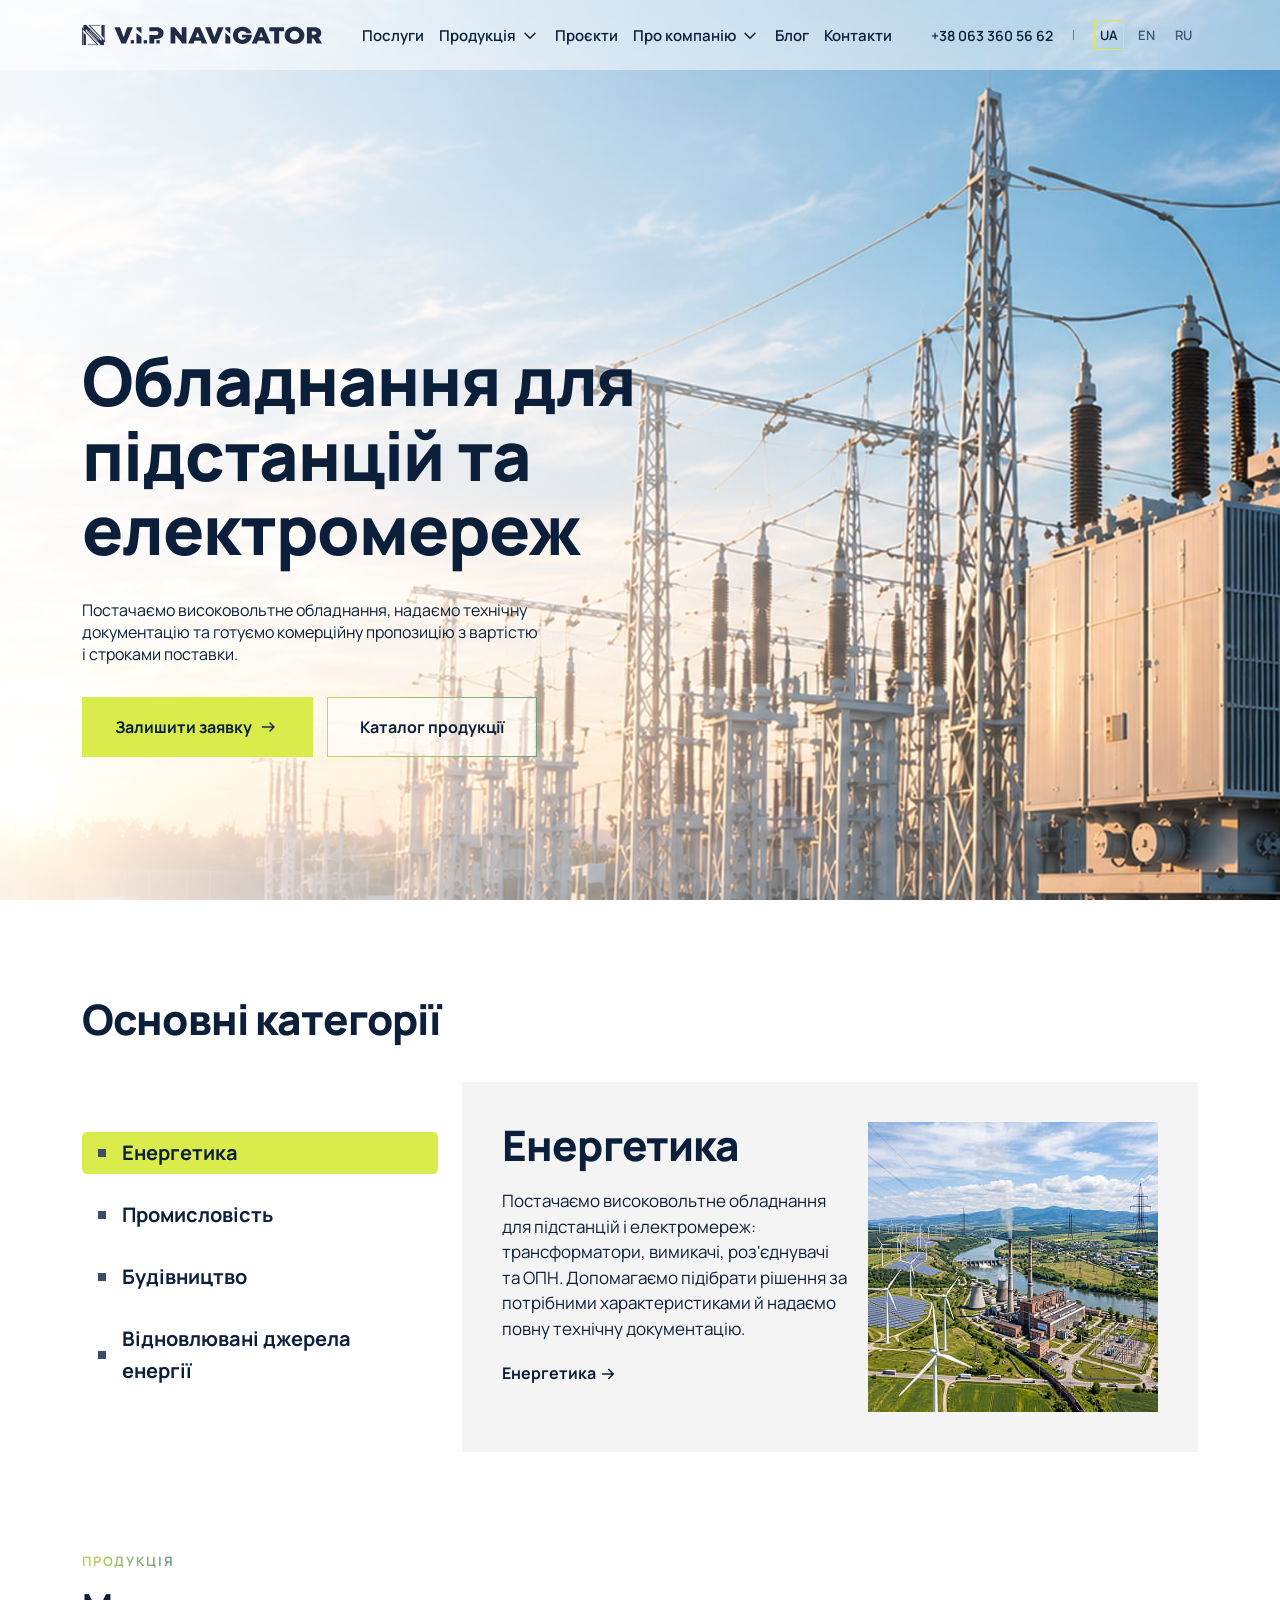
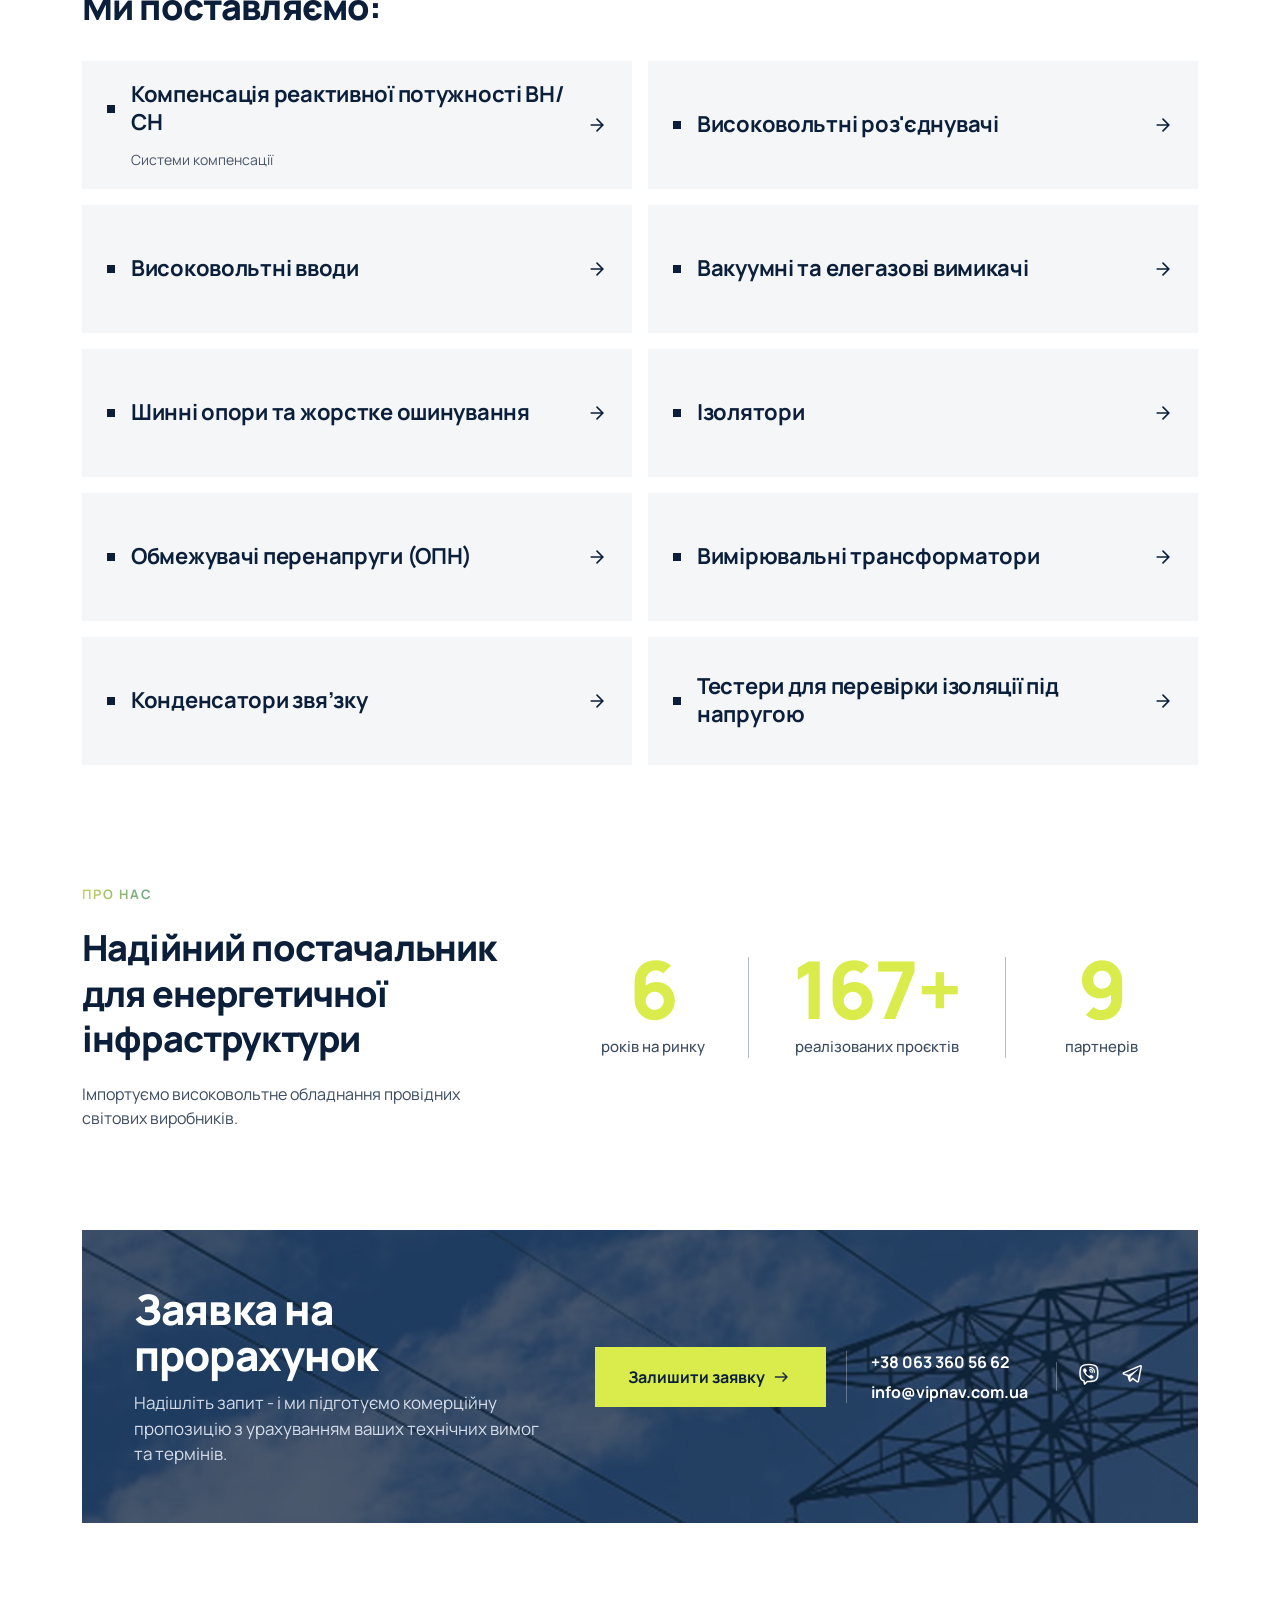
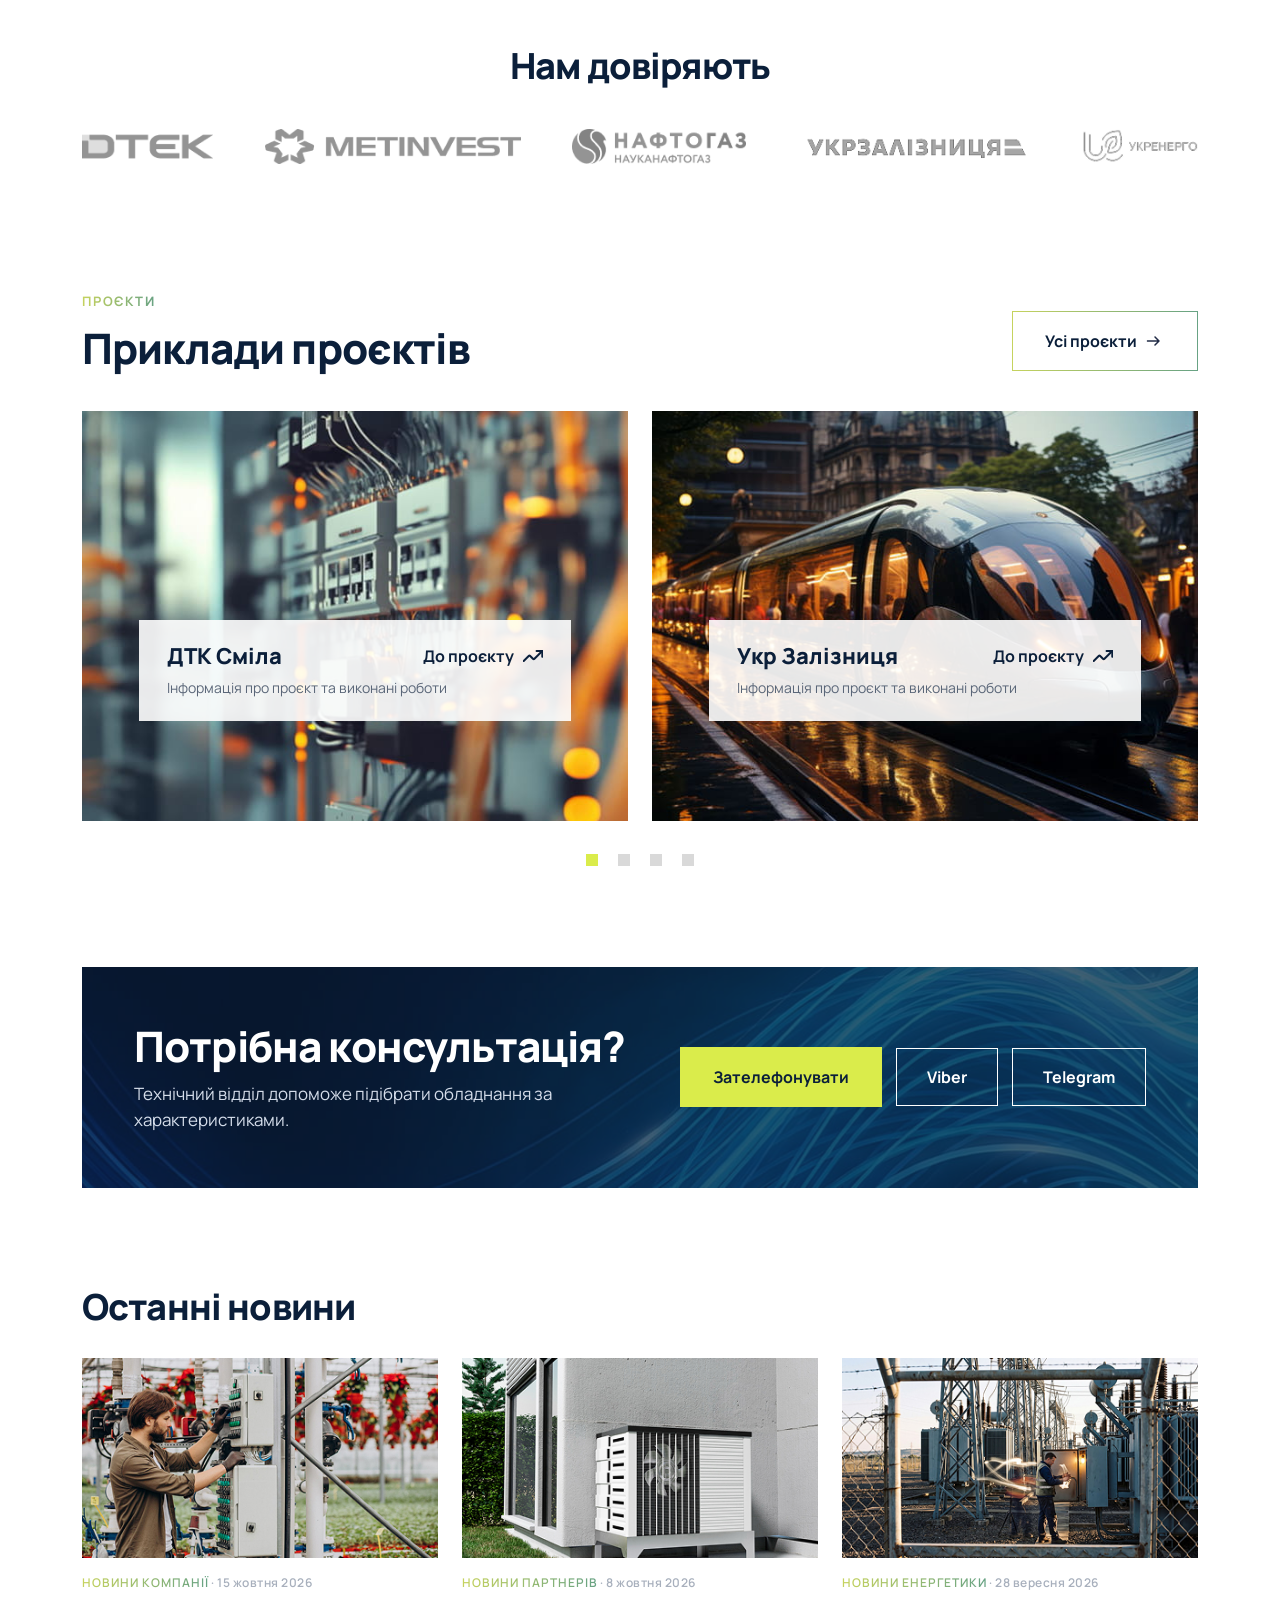
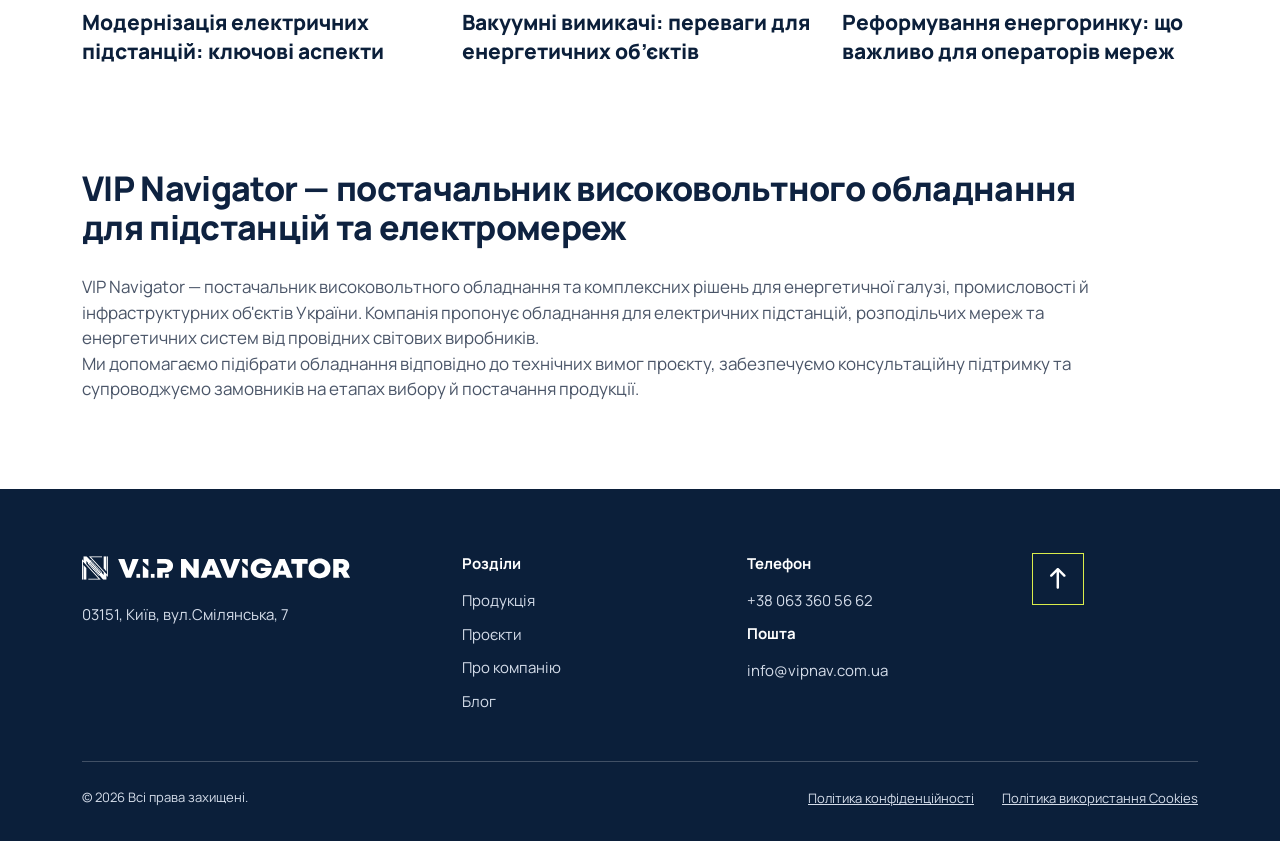
==== commit cc6a0131: "Add files via upload" ====
--- a/index.html
+++ b/index.html
@@ -26,6 +26,7 @@
                     <div class="header__nav mobnav">
                         <nav aria-label="Primary navigation">
                             <ul class="menu">
+                                <li class="menu-item"><a href="#">Послуги</a></li>
                                 <li class="menu-item menu-item-has-children">
                                     <a href="#" aria-expanded="false">Продукція</a>
                                     <div class="sub-menu mega-menu">
@@ -118,7 +119,14 @@
                                     </div>
                                 </li>
                                 <li class="menu-item"><a href="#">Проєкти</a></li>
-                                <li class="menu-item"><a href="#">Про компанію</a></li>
+                                <li class="menu-item menu-item-has-children">
+                                    <a href="about-company.html" aria-expanded="false">Про компанію</a>
+                                    <ul class="sub-menu">
+                                        <li class="menu-item"><a href="about-company.html">Про компанію</a></li>
+                                        <li class="menu-item"><a href="reviews-letters-of-rec.html">Відгуки та
+                                                рекомендаційні листи</a></li>
+                                    </ul>
+                                </li>
                                 <li class="menu-item"><a href="#">Блог</a></li>
                                 <li class="menu-item"><a href="#">Контакти</a></li>
                             </ul>
@@ -147,9 +155,14 @@
                         <ul class="header__lang">
                             <li><a href="#" class="active">UA</a></li>
                             <li><a href="#">EN</a></li>
+                            <li><a href="#">RU</a></li>
                         </ul>
-                        <button class="burger-menu">
-                            <img src="img/general/menu.svg" alt="Відкрити меню">
+                        <button class="burger-menu" type="button" aria-expanded="false" aria-label="Відкрити меню">
+                            <span class="burger-menu__icon" aria-hidden="true">
+                                <span class="burger-menu__line"></span>
+                                <span class="burger-menu__line"></span>
+                                <span class="burger-menu__line"></span>
+                            </span>
                         </button>
                     </div>
                 </div>
@@ -212,7 +225,8 @@
                                         </a>
                                     </div>
                                     <div class="tabcontent-item__image">
-                                        <img src="img/main/haluza-energetyka.jpg" alt="Обладнання для галузі енергетики">
+                                        <img src="img/main/haluza-energetyka.jpg"
+                                            alt="Обладнання для галузі енергетики">
                                     </div>
                                 </div>
                                 <div class="tabcontent-item">
@@ -278,6 +292,98 @@
                 </div>
             </section>
 
+
+            <section class="about-products">
+                <div class="container">
+                    <div class="about-products__header">
+                        <p class="sect-title">
+                            ПРОДУКЦІЯ
+                        </p>
+                        <h2 class="titleh3">
+                            Ми поставляємо:
+                        </h2>
+                    </div>
+                    <div class="about-products__grid">
+                        <div class="row">
+                            <div class="col-sm-6">
+                                <a href="#" class="about-products__item">
+                                    <p class="about-products__title">
+                                        Компенсація реактивної потужності ВН/СН
+                                    </p>
+                                    <p class="about-products__caption">
+                                        Системи компенсації
+                                    </p>
+                                </a>
+                            </div>
+                            <div class="col-sm-6">
+                                <a href="#" class="about-products__item">
+                                    <p class="about-products__title">
+                                        Високовольтні роз'єднувачі
+                                    </p>
+                                </a>
+                            </div>
+                            <div class="col-sm-6">
+                                <a href="#" class="about-products__item">
+                                    <p class="about-products__title">
+                                        Високовольтні вводи
+                                    </p>
+                                </a>
+                            </div>
+                            <div class="col-sm-6">
+                                <a href="#" class="about-products__item">
+                                    <p class="about-products__title">
+                                        Bакуумні та елегазові вимикачі
+                                    </p>
+                                </a>
+                            </div>
+                            <div class="col-sm-6">
+                                <a href="#" class="about-products__item">
+                                    <p class="about-products__title">
+                                        Шинні опори та жорстке ошинування
+                                    </p>
+                                </a>
+                            </div>
+                            <div class="col-sm-6">
+                                <a href="#" class="about-products__item">
+                                    <p class="about-products__title">
+                                        Ізолятори
+                                    </p>
+                                </a>
+                            </div>
+                            <div class="col-sm-6">
+                                <a href="#" class="about-products__item">
+                                    <p class="about-products__title">
+                                        Обмежувачі перенапруги (ОПН)
+                                    </p>
+                                </a>
+                            </div>
+                            <div class="col-sm-6">
+                                <a href="#" class="about-products__item">
+                                    <p class="about-products__title">
+                                        Bимірювальні трансформатори
+                                    </p>
+                                </a>
+                            </div>
+                            <div class="col-sm-6">
+                                <a href="#" class="about-products__item">
+                                    <p class="about-products__title">
+                                        Конденсатори звя’зку
+                                    </p>
+                                </a>
+                            </div>
+                            <div class="col-sm-6">
+                                <a href="#" class="about-products__item">
+                                    <p class="about-products__title">
+                                        Тестери для перевірки ізоляції під напругою
+                                    </p>
+                                </a>
+                            </div>
+                        </div>
+                    </div>
+                </div>
+            </section>
+
+
             <section class="aboutus">
                 <div class="container">
                     <div class="row align-items-center">
@@ -320,7 +426,8 @@
                 <div class="container">
                     <div class="cta1">
                         <picture class="cta__bg">
-                            <source media="(max-width: 575.8px)" srcset="img/main/zayavka-komertsiyna-propozytsiya-mobile.jpg">
+                            <source media="(max-width: 575.8px)"
+                                srcset="img/main/zayavka-komertsiyna-propozytsiya-mobile.jpg">
                             <img src="img/main/zayavka-komertsiyna-propozytsiya.jpg" alt="">
                         </picture>
                         <div class="row align-items-center">
@@ -448,7 +555,8 @@
                                 <div class="swiper-slide">
                                     <div class="slide-item">
                                         <div class="slide-item__media">
-                                            <img class="slide-item__img" src="img/main/proekt-dtek-smila-vysokovoltne-obladnannya.jpg"
+                                            <img class="slide-item__img"
+                                                src="img/main/proekt-dtek-smila-vysokovoltne-obladnannya.jpg"
                                                 alt="Проєкт ДТК Сміла — постачання високовольтного обладнання">
                                         </div>
                                         <div class="slide-item__info">
@@ -489,7 +597,8 @@
                                 <div class="swiper-slide">
                                     <div class="slide-item">
                                         <div class="slide-item__media">
-                                            <img class="slide-item__img" src="img/main/proekt-ukrzaliznytsia-vysokovoltne-obladnannya.jpg"
+                                            <img class="slide-item__img"
+                                                src="img/main/proekt-ukrzaliznytsia-vysokovoltne-obladnannya.jpg"
                                                 alt="Проєкт Укрзалізниця — постачання високовольтного обладнання">
                                         </div>
                                         <div class="slide-item__info">
@@ -530,7 +639,8 @@
                                 <div class="swiper-slide">
                                     <div class="slide-item">
                                         <div class="slide-item__media">
-                                            <img class="slide-item__img" src="img/main/proekt-dtek-smila-vysokovoltne-obladnannya.jpg"
+                                            <img class="slide-item__img"
+                                                src="img/main/proekt-dtek-smila-vysokovoltne-obladnannya.jpg"
                                                 alt="Проєкт ДТК Сміла — постачання високовольтного обладнання">
                                         </div>
                                         <div class="slide-item__info">
@@ -571,7 +681,8 @@
                                 <div class="swiper-slide">
                                     <div class="slide-item">
                                         <div class="slide-item__media">
-                                            <img class="slide-item__img" src="img/main/proekt-ukrzaliznytsia-vysokovoltne-obladnannya.jpg"
+                                            <img class="slide-item__img"
+                                                src="img/main/proekt-ukrzaliznytsia-vysokovoltne-obladnannya.jpg"
                                                 alt="Проєкт Укрзалізниця — постачання високовольтного обладнання">
                                         </div>
                                         <div class="slide-item__info">
@@ -624,7 +735,8 @@
                 <div class="container">
                     <div class="cta1">
                         <picture class="cta__bg">
-                            <source media="(max-width: 575.8px)" srcset="img/main/konsultatsiya-tekhnichnyi-viddil-mobile.jpg">
+                            <source media="(max-width: 575.8px)"
+                                srcset="img/main/konsultatsiya-tekhnichnyi-viddil-mobile.jpg">
                             <img src="img/main/konsultatsiya-tekhnichnyi-viddil.jpg" alt="">
                         </picture>
                         <div class="row align-items-center">
@@ -645,6 +757,160 @@
                                 </div>
                             </div>
                         </div>
+                    </div>
+                </div>
+            </section>
+
+            <section class="blog-section">
+                <div class="container">
+                    <h2 class="titleh3">Останні новини</h2>
+                    <div class="blog-grid">
+                        <div class="row blog-grid__row">
+                            <div class="col-lg-4 col-md-6">
+                                <article class="blog-card">
+                                    <a class="blog-card__media" href="#">
+                                        <img src="img/blog/post-img2.jpg" width="391" height="220"
+                                            alt="Модернізація електричних підстанцій: ключові аспекти">
+                                    </a>
+                                    <div class="blog-card__body">
+                                        <p class="blog-card__meta">
+                                            <span class="blog-card__category">Новини компанії</span>
+                                            <span class="blog-card__meta-sep" aria-hidden="true"> · </span>
+                                            <time class="blog-card__date" datetime="2026-10-15">15 жовтня 2026</time>
+                                        </p>
+                                        <h2 class="blog-card__title">
+                                            <a class="blog-card__title-link" href="#">Модернізація електричних
+                                                підстанцій: ключові аспекти</a>
+                                        </h2>
+                                    </div>
+                                </article>
+                            </div>
+                            <div class="col-lg-4 col-md-6">
+                                <article class="blog-card">
+                                    <a class="blog-card__media" href="#">
+                                        <img src="img/blog/post-img3.jpg" width="391" height="220"
+                                            alt="Вакуумні вимикачі: переваги для енергетичних об’єктів">
+                                    </a>
+                                    <div class="blog-card__body">
+                                        <p class="blog-card__meta">
+                                            <span class="blog-card__category">Новини партнерів</span>
+                                            <span class="blog-card__meta-sep" aria-hidden="true"> · </span>
+                                            <time class="blog-card__date" datetime="2026-10-08">8 жовтня 2026</time>
+                                        </p>
+                                        <h2 class="blog-card__title">
+                                            <a class="blog-card__title-link" href="#">Вакуумні вимикачі: переваги для
+                                                енергетичних об’єктів</a>
+                                        </h2>
+                                    </div>
+                                </article>
+                            </div>
+                            <div class="col-lg-4 col-md-6">
+                                <article class="blog-card">
+                                    <a class="blog-card__media" href="#">
+                                        <img src="img/blog/post-img4.jpg" width="391" height="220"
+                                            alt="Реформування енергоринку: що важливо для операторів мереж">
+                                    </a>
+                                    <div class="blog-card__body">
+                                        <p class="blog-card__meta">
+                                            <span class="blog-card__category">Новини енергетики</span>
+                                            <span class="blog-card__meta-sep" aria-hidden="true"> · </span>
+                                            <time class="blog-card__date" datetime="2026-09-28">28 вересня 2026</time>
+                                        </p>
+                                        <h2 class="blog-card__title">
+                                            <a class="blog-card__title-link" href="#">Реформування енергоринку: що
+                                                важливо для операторів мереж</a>
+                                        </h2>
+                                    </div>
+                                </article>
+                            </div>
+                        </div>
+                    </div>
+                </div>
+            </section>
+
+            <section class="seosect">
+                <div class="container">
+                    <div class="seosect__content">
+                        <h2>
+                            VIP Navigator — постачальник високовольтного обладнання для підстанцій та електромереж
+                        </h2>
+                        <p>
+                            VIP Navigator — постачальник високовольтного обладнання та комплексних рішень для
+                            енергетичної
+                            галузі, промисловості й інфраструктурних об'єктів України. Компанія пропонує обладнання для
+                            електричних підстанцій, розподільчих мереж та енергетичних систем від провідних світових
+                            виробників.
+                        </p>
+                        <p>
+                            Ми допомагаємо підібрати обладнання відповідно до технічних вимог проєкту, забезпечуємо
+                            консультаційну підтримку та супроводжуємо замовників на етапах вибору й постачання
+                            продукції.
+                        </p>
+                        <h3>Високовольтне обладнання для енергетичних об'єктів</h3>
+                        <p>
+                            У каталозі VIP Navigator представлений широкий асортимент електротехнічного обладнання для
+                            будівництва, модернізації та реконструкції підстанцій і електромереж.
+                        </p>
+                        <ul>
+                            <li>
+                                [Трансформатори] — вимірювальні та силові трансформатори, сухі трансформатори й мобільні
+                                трансформаторні підстанції.
+                            </li>
+                            <li>
+                                [Вимикачі] — вакуумні та елегазові вимикачі різних класів напруги.
+                            </li>
+                            <li>
+                                [Розподільчі пристрої] — елегазові КРУЕ та гібридні розподільчі пристрої.
+                            </li>
+                            <li>
+                                [Високовольтні роз'єднувачі] — обладнання для комутації та ізоляції ділянок електричних
+                                мереж.
+                            </li>
+                            <li>
+                                [Високовольтні вводи] — компоненти для силового електрообладнання.
+                            </li>
+                            <li>
+                                [Ізолятори та обмежувачі перенапруги] — обладнання для ізоляції та захисту електричних
+                                мереж.
+                            </li>
+                            <li>
+                                [Конденсатори та батареї статичних конденсаторів] — рішення для компенсації реактивної
+                                потужності.
+                            </li>
+                            <li>
+                                [Високовольтні кабелі та кабельні муфти] — компоненти для побудови й підключення
+                                електричних
+                                мереж.
+                            </li>
+                        </ul>
+                        <h3>Обладнання від провідних світових виробників</h3>
+                        <p>
+                            VIP Navigator співпрацює з міжнародними виробниками електротехнічного обладнання та пропонує
+                            рішення для різних технічних завдань. У каталозі можна ознайомитися з продукцією виробників,
+                            її
+                            характеристиками, технічною документацією та доступними виконаннями.
+                        </p>
+                        <p>
+                            Ми допомагаємо порівняти технічні параметри, визначити оптимальну комплектацію та підібрати
+                            обладнання відповідно до специфіки об'єкта.
+                        </p>
+                        <h3>Комплексна підтримка та технічний супровід</h3>
+                        <p>
+                            Окрім постачання обладнання, VIP Navigator пропонує спеціалізовані послуги для енергетичних
+                            підприємств та промислових замовників. Серед них — шеф-інжиніринг і тестування ізоляції під
+                            напругою із застосуванням обладнання Positron.
+                        </p>
+                        <p>
+                            Наш підхід передбачає увагу до технічних вимог, особливостей експлуатації та завдань кожного
+                            проєкту.
+                        </p>
+                        <h3>Потрібне високовольтне обладнання для вашого проєкту?</h3>
+                        <p>
+                            Зверніться до фахівців VIP Navigator, щоб отримати консультацію, підібрати необхідне
+                            електрообладнання та запросити комерційну пропозицію. Допоможемо визначити відповідні
+                            рішення з
+                            урахуванням технічних характеристик, умов постачання та потреб вашого об'єкта.
+                        </p>
                     </div>
                 </div>
             </section>
--- a/css/style.css
+++ b/css/style.css
@@ -1 +1 @@
-@font-face{font-family:"Manrope";src:url("../fonts/manrope-variable.ttf") format("truetype");font-weight:200 800;font-style:normal;font-display:swap}:root{--color-primary:#0B1F3A;--color-accent:#DAEC4B;--color-text-muted:#5A6678;--color-text-body:#4A5568;--color-link-hover:#B05A1A;--color-link-hover-light:#C8773A;--color-gradient-start:#C6D35E;--color-gradient-end:#67A284;--color-white:#fff;--color-text-on-dark:#D5DDEA;--color-surface:#F4F6F8;--color-surface-alt:#F4F4F4;--color-border:#DDE3EC;--color-border-light:#E3E7ED;--color-tab-muted:#394D69}body,html{height:100%}*{-webkit-box-sizing:border-box;box-sizing:border-box}.main{-webkit-box-flex:1;-ms-flex:1 1 auto;flex:1 1 auto}.pagewrapper{min-height:100%;display:-webkit-box;display:-ms-flexbox;display:flex;-webkit-box-orient:vertical;-webkit-box-direction:normal;-ms-flex-direction:column;flex-direction:column;overflow:hidden}body{margin:0;padding:0;position:relative;font-family:"Manrope",sans-serif;font-size:16px;color:#0B1F3A}body.hidden{overflow:hidden}@media (min-width:1400px){.container{max-width:1264px}}input{outline:none}img{max-width:100%}.text-end{text-align:right}h1,h2,h3,h4,h5,h6,p{margin:0}h1{color:#0B1F3A;font-size:52px;font-weight:800;line-height:109.62%;letter-spacing:-1.04px}.titleh2,h2{color:#0B1F3A;font-size:42px;font-weight:800;letter-spacing:-0.84px;line-height:110%;margin-bottom:28px}.titleh3,h3{color:#0B1F3A;font-size:36px;font-weight:800;letter-spacing:-0.84px;line-height:127.78%}.sect-title{background:-webkit-gradient(linear,left top,right top,from(#C6D35E),to(#67A284));background:linear-gradient(90deg,#C6D35E 0%,#67A284 100%);-webkit-background-clip:text;background-clip:text;color:transparent;text-transform:uppercase;font-size:13px;font-weight:700;line-height:150%;letter-spacing:1.82px;display:inline-block}.green-btn{background:#DAEC4B;color:#0B1F3A;font-size:16px;font-weight:700;text-decoration:none;height:60px;display:-webkit-inline-box;display:-ms-inline-flexbox;display:inline-flex;-webkit-box-align:center;-ms-flex-align:center;align-items:center;-webkit-box-pack:center;-ms-flex-pack:center;justify-content:center;border:1.5px solid #DAEC4B;padding:5px 32px;text-decoration:none;-webkit-transition:0.3s;transition:0.3s}.green-btn img{width:24px;height:24px;margin-left:4px;-webkit-transition:0.3s;transition:0.3s}.green-btn:hover{background:#fff}.green-btn:hover img{-webkit-transform:translateX(5px);transform:translateX(5px)}.blue-btn{background:#0B1F3A;color:#fff;font-size:16px;font-weight:700;text-decoration:none;height:60px;display:-webkit-inline-box;display:-ms-inline-flexbox;display:inline-flex;-webkit-box-align:center;-ms-flex-align:center;align-items:center;-webkit-box-pack:center;-ms-flex-pack:center;justify-content:center;border:1.5px solid #0B1F3A;cursor:pointer;padding:5px 32px;text-decoration:none;-webkit-transition:0.3s;transition:0.3s}.blue-btn img{width:24px;height:24px;margin-left:4px;-webkit-transition:0.3s;transition:0.3s}.blue-btn:hover{background:#fff;color:#0B1F3A}.blue-btn:hover img{-webkit-transform:translateX(5px);transform:translateX(5px)}.transparent-btn{background:rgba(255,255,255,0.5);color:#0B1F3A;font-size:16px;font-weight:700;text-decoration:none;height:60px;display:-webkit-inline-box;display:-ms-inline-flexbox;display:inline-flex;-webkit-box-align:center;-ms-flex-align:center;align-items:center;-webkit-box-pack:center;-ms-flex-pack:center;justify-content:center;border:1.5px solid transparent;-o-border-image:linear-gradient(90deg,#C6D35E 0%,#67A284 100%) 1;border-image:-webkit-gradient(linear,left top,right top,from(#C6D35E),to(#67A284)) 1;border-image:linear-gradient(90deg,#C6D35E 0%,#67A284 100%) 1;padding:5px 32px;text-decoration:none;-webkit-transition:0.3s;transition:0.3s}.transparent-btn img{width:24px;height:24px;margin-left:4px;-webkit-transition:0.3s;transition:0.3s}.transparent-btn:hover{background:#fff}.transparent-btn:hover img{-webkit-transform:translateX(5px);transform:translateX(5px)}.transparent-btn.hovergreen:hover{background:#DAEC4B;color:#0B1F3A}.breadcrumbs{margin-bottom:16px}.breadcrumbs ol{list-style:none;margin:0;padding:0;display:-webkit-box;display:-ms-flexbox;display:flex;-webkit-box-align:center;-ms-flex-align:center;align-items:center;gap:5px 22px;-ms-flex-wrap:wrap;flex-wrap:wrap}.breadcrumbs ol li{font-size:14px;color:#0B1F3A;font-weight:600;line-height:150%;position:relative}.breadcrumbs ol li:not(:last-child):after{content:"/";display:inline-block;position:absolute;right:-15px;font-size:14px;color:#5A6678}.breadcrumbs ol li a{color:#5A6678;font-size:14px;font-weight:400;text-decoration:none;line-height:150%;-webkit-transition:0.3s;transition:0.3s}.breadcrumbs ol li a:hover{color:#B05A1A;text-decoration:underline}.text-center{text-align:center}@media (max-width:1199.8px){h1{font-size:42px}.titleh2,h2{font-size:36px}.titleh3,h3{font-size:32px}}@media (max-width:991.8px){.titleh2,h2{font-size:32px}.titleh3,h3{font-size:28px}}@media (max-width:575.8px){h1{font-size:32px}.titleh2,h2{font-size:30px;margin-bottom:20px}.titleh3,h3{font-size:28px}.container{padding-left:20px;padding-right:20px}.row{margin-left:-20px;margin-right:-20px}.row>*{padding-right:20px;padding-left:20px}.green-btn,.transparent-btn{height:52px}}input::-webkit-inner-spin-button,input::-webkit-outer-spin-button{-webkit-appearance:none;margin:0}input[type=number]{-moz-appearance:textfield}.hero{position:relative;height:100vh;min-height:650px}.hero:after{content:"";position:absolute;top:0;left:0;width:100%;height:100%;background:linear-gradient(89.93deg,rgba(255,255,255,0.9) -0.66%,rgba(255,255,255,0) 99.94%);z-index:1}.hero__bg{position:absolute;top:0;left:0;width:100%;height:100%;-o-object-fit:cover;object-fit:cover}.hero-content{position:relative;max-width:640px;z-index:2;margin-top:50px}.header-offset{padding-top:150px}.hero{display:-webkit-box;display:-ms-flexbox;display:flex;-webkit-box-align:center;-ms-flex-align:center;align-items:center}.hero h1{font-size:68px;font-weight:800;margin-bottom:32px;line-height:110%}.hero p{max-width:560px}.hero .btn-group{margin-top:32px}.btn-group{display:-webkit-box;display:-ms-flexbox;display:flex;-ms-flex-wrap:wrap;flex-wrap:wrap;-webkit-box-align:center;-ms-flex-align:center;align-items:center;gap:14px}.category{padding:96px 0 80px}.category h2{margin-bottom:40px}.category__tablist{margin:0;padding:50px 0 0 0;list-style-type:none;display:-webkit-box;display:-ms-flexbox;display:flex;-webkit-box-orient:vertical;-webkit-box-direction:normal;-ms-flex-direction:column;flex-direction:column;gap:20px}.category__tablist li{cursor:pointer;font-size:20px;font-weight:700;line-height:160%;-webkit-transition:0.3s;transition:0.3s;position:relative;padding:5px 20px 5px 40px;min-height:42px;border-radius:5px}.category__tablist li:before{content:"";display:inline-block;width:8px;height:8px;background:#394D69;position:absolute;left:16px;top:50%;-webkit-transform:translateY(-50%);transform:translateY(-50%)}.category__tablist li:hover{background:rgba(218,236,75,0.15)}.category__tablist li.is-active{background:#DAEC4B}.tabcontent{background:#F4F4F4;padding:40px}.tabcontent-item{display:-webkit-box;display:-ms-flexbox;display:flex;-ms-flex-wrap:wrap;flex-wrap:wrap}.tabcontent-item__image{width:100%;max-width:290px;-webkit-box-flex:0;-ms-flex:0 0 290px;flex:0 0 290px}.tabcontent-item__image img{width:100%;vertical-align:top}.tabcontent-item__content{width:100%;max-width:calc(100% - 290px);-webkit-box-flex:0;-ms-flex:0 0 calc(100% - 290px);flex:0 0 calc(100% - 290px);display:-webkit-box;display:-ms-flexbox;display:flex;-webkit-box-orient:vertical;-webkit-box-direction:normal;-ms-flex-direction:column;flex-direction:column;gap:20px;padding-right:20px;-webkit-box-align:start;-ms-flex-align:start;align-items:flex-start}.tabcontent-item__content h3{font-size:42px;font-weight:800;line-height:110%;margin-bottom:0;color:#0B1F3A}.tabcontent-item__content p{font-size:17px;line-height:150%;max-width:400px}.tabcontent-item__content a{color:#0B1F3A;font-weight:700;line-height:150%;text-decoration:none;position:relative}.tabcontent-item__content a img{width:18px;height:18px;vertical-align:middle;margin-top:-3px;-webkit-transition:0.3s;transition:0.3s}.tabcontent-item__content a:after{content:"";display:block;height:1px;width:0;background:#0B1F3A;-webkit-transition:0.3s;transition:0.3s}.tabcontent-item__content a:hover img{-webkit-transform:translateX(5px);transform:translateX(5px)}.tabcontent-item__content a:hover:after{width:100%}.aboutus{padding:50px 0}.aboutus__content{display:-webkit-box;display:-ms-flexbox;display:flex;-webkit-box-align:start;-ms-flex-align:start;align-items:flex-start;-webkit-box-orient:vertical;-webkit-box-direction:normal;-ms-flex-direction:column;flex-direction:column;gap:20px}.aboutus__content .descr p{font-size:16px;line-height:150%;color:rgba(11,31,58,0.8)}.counter{display:-webkit-box;display:-ms-flexbox;display:flex;-ms-flex-wrap:wrap;flex-wrap:wrap;-webkit-box-align:center;-ms-flex-align:center;align-items:center}.counter__item{width:100%;max-width:30%;-webkit-box-flex:0;-ms-flex:0 0 30%;flex:0 0 30%;text-align:center;position:relative;border-right:1px solid rgba(11,31,58,0.3)}.counter__item p{font-size:15px;line-height:150%;color:rgba(11,31,58,0.8);font-weight:500;margin-top:12px}.counter__item span{font-size:80px;color:#DAEC4B;font-weight:800;letter-spacing:-1.92px;line-height:80%}.counter__item i{font-style:normal}.counter__item:nth-child(2){max-width:40%;-webkit-box-flex:0;-ms-flex:0 0 40%;flex:0 0 40%}.counter__item:last-child{border-right:none}.cta{padding:50px 0}.cta1{position:relative;padding:56px 52px}.cta1:after{content:"";position:absolute;top:0;left:0;width:100%;height:100%;background:rgba(11,31,58,0.7);z-index:1}.cta1 .row{position:relative;z-index:2}.cta1 h2,.cta1 h3{color:#fff;margin-bottom:12px}.cta1 p{color:#D5DDEA;font-size:17px;line-height:150%}.cta__bg{position:absolute;left:0;top:0;width:100%;height:100%;display:block}.cta__bg img{width:100%;height:100%;-o-object-fit:cover;object-fit:cover;display:block}.cta__action{display:-webkit-box;display:-ms-flexbox;display:flex;-ms-flex-wrap:wrap;flex-wrap:wrap;-webkit-box-align:center;-ms-flex-align:center;align-items:center;-webkit-box-pack:justify;-ms-flex-pack:justify;justify-content:space-between}.cta__contacts{padding:0 24px;margin:0;list-style-type:none;border-left:1px solid rgba(255,255,255,0.3);width:100%;max-width:210px;-webkit-box-flex:0;-ms-flex:0 0 210px;flex:0 0 210px;margin-left:20px}.cta__contacts li{margin-bottom:8px;display:inline-block}.cta__contacts li:last-child{margin-bottom:0}.cta__contacts a{font-size:16px;font-weight:700;line-height:121.88%;color:#fff;text-decoration:none;-webkit-transition:0.3s;transition:0.3s}.cta__contacts a:hover{color:#DAEC4B}.cta__social{padding:0 0 0 20px;margin:0;list-style-type:none;display:-webkit-box;display:-ms-flexbox;display:flex;-webkit-box-align:center;-ms-flex-align:center;align-items:center;gap:20px;-webkit-box-pack:center;-ms-flex-pack:center;justify-content:center;border-left:1px solid rgba(255,255,255,0.3);width:100%;max-width:90px;-webkit-box-flex:0;-ms-flex:0 0 90px;flex:0 0 90px}.cta__social svg{width:24px;height:24px}.cta__social svg path{-webkit-transition:0.3s;transition:0.3s}.cta__social a:hover svg path{fill:#DAEC4B}.cta__social-label{position:absolute;width:1px;height:1px;padding:0;margin:-1px;overflow:hidden;clip:rect(0,0,0,0);white-space:nowrap;border:0}.cta__social-link{display:-webkit-inline-box;display:-ms-inline-flexbox;display:inline-flex;-webkit-box-align:center;-ms-flex-align:center;align-items:center;text-decoration:none}.partners{--marquee-duration:35s;--marquee-gap:64px;padding:70px 0 60px}.partners h2,.partners h3{text-align:center;margin-bottom:40px}.partners__marquee{overflow:hidden;-webkit-mask-image:-webkit-gradient(linear,left top,right top,from(transparent),color-stop(6%,#000),color-stop(94%,#000),to(transparent));-webkit-mask-image:linear-gradient(90deg,transparent,#000 6%,#000 94%,transparent);mask-image:-webkit-gradient(linear,left top,right top,from(transparent),color-stop(6%,#000),color-stop(94%,#000),to(transparent));mask-image:linear-gradient(90deg,transparent,#000 6%,#000 94%,transparent)}.marquee__track{display:-webkit-box;display:-ms-flexbox;display:flex;width:-webkit-max-content;width:-moz-max-content;width:max-content;-webkit-animation:partners-marquee var(--marquee-duration) linear infinite;animation:partners-marquee var(--marquee-duration) linear infinite}.partners__list{display:-webkit-box;display:-ms-flexbox;display:flex;-webkit-box-align:center;-ms-flex-align:center;align-items:center;gap:var(--marquee-gap);-ms-flex-negative:0;flex-shrink:0;padding-right:var(--marquee-gap)}.partners__item{-ms-flex-negative:0;flex-shrink:0}.partners__item img{display:block;width:auto;height:40px;max-width:none;-o-object-fit:contain;object-fit:contain}@-webkit-keyframes partners-marquee{0%{-webkit-transform:translateX(0);transform:translateX(0)}to{-webkit-transform:translateX(-50%);transform:translateX(-50%)}}@keyframes partners-marquee{0%{-webkit-transform:translateX(0);transform:translateX(0)}to{-webkit-transform:translateX(-50%);transform:translateX(-50%)}}@media (prefers-reduced-motion:reduce){.marquee__track{-webkit-animation:none;animation:none}}.partners-list{list-style:none;margin:0;padding:0;display:-webkit-box;display:-ms-flexbox;display:flex;-ms-flex-wrap:wrap;flex-wrap:wrap;-webkit-box-align:center;-ms-flex-align:center;align-items:center;-webkit-box-pack:justify;-ms-flex-pack:justify;justify-content:space-between;row-gap:24px;gap:20px}.partners-list img{height:40px}.projects{padding:60px 0 96px}.projects .sect-title{margin-bottom:20px}.projects_header{margin-bottom:40px}.slide-item{position:relative;aspect-ratio:4/3}.slide-item__img{position:absolute;top:0;left:0;width:100%;height:100%;-o-object-fit:cover;object-fit:cover}.slide-item__info{width:calc(100% - 100px);max-width:432px;background:rgba(255,255,255,0.9);position:absolute;bottom:100px;left:0;right:0;margin:0 auto;padding:24px 28px}.slide-item__infohead{display:-webkit-box;display:-ms-flexbox;display:flex;-ms-flex-wrap:wrap;flex-wrap:wrap;-webkit-box-align:center;-ms-flex-align:center;align-items:center}.slide-item__infohead .title{width:100%;max-width:calc(100% - 130px);-webkit-box-flex:0;-ms-flex:0 0 calc(100% - 130px);flex:0 0 calc(100% - 130px);font-size:22px;font-weight:800;line-height:110%;margin:0;text-decoration:none;color:#0B1F3A;-webkit-transition:0.3s;transition:0.3s}.slide-item__infohead .title:hover{color:#B05A1A}.slide-item__infohead .projlink{width:100%;max-width:130px;-webkit-box-flex:0;-ms-flex:0 0 130px;flex:0 0 130px;text-align:right}.slide-item__infohead .projlink a{display:inline-block;color:#0B1F3A;text-decoration:none;font-weight:700;line-height:150%;-webkit-transition:0.3s;transition:0.3s}.slide-item__infohead .projlink a svg{vertical-align:middle;margin-top:-3px;margin-left:6px}.slide-item__infohead .projlink a svg path{-webkit-transition:0.3s;transition:0.3s}.slide-item__infohead .projlink a:hover{color:#B05A1A}.slide-item__infohead .projlink a:hover svg path{stroke:#B05A1A}.slide-item__descr{margin-top:10px;width:100%;max-width:100%;-webkit-box-flex:0;-ms-flex:0 0 100%;flex:0 0 100%}.slide-item__descr p{color:#5A6678;font-size:14px}.mySwiper-projects .swiper-wrapper{padding-bottom:50px}.swiper-horizontal>.swiper-pagination-bullets,.swiper-pagination-horizontal.swiper-pagination-bullets{bottom:0!important}.swiper-pagination-bullet{border-radius:0;width:12px;height:12px;margin:0 10px!important;background:#D9D9D9;opacity:1!important}.swiper-pagination-bullet.swiper-pagination-bullet-active{background:#DAEC4B}.cta2{position:relative}.cta-buttons{display:-webkit-box;display:-ms-flexbox;display:flex;-ms-flex-wrap:wrap;flex-wrap:wrap;-webkit-box-align:center;-ms-flex-align:center;align-items:center;-webkit-box-pack:end;-ms-flex-pack:end;justify-content:flex-end;gap:14px}.cta-buttons__item{color:#fff;font-size:16px;font-weight:700;display:-webkit-inline-box;display:-ms-inline-flexbox;display:inline-flex;-webkit-box-align:center;-ms-flex-align:center;align-items:center;-webkit-box-pack:center;-ms-flex-pack:center;justify-content:center;min-height:58px;border:1.5px solid #fff;-webkit-transition:0.3s;transition:0.3s;text-decoration:none;padding:5px 30px}.cta-buttons__item:hover{background:#DAEC4B;color:#0B1F3A}.projects+.cta{padding:0 0 96px 0}.mobile-btn{display:none}@media (max-width:1399.8px){.cta__action{-webkit-box-pack:end;-ms-flex-pack:end;justify-content:flex-end}.cta1 p br{display:none}.partners-list img{height:35px}}@media (max-width:1199.8px){.hero h1{font-size:56px}.hero-content{margin-top:50px}.tabcontent-item__image{max-width:200px;-webkit-box-flex:0;-ms-flex:0 0 200px;flex:0 0 200px}.tabcontent-item__content{max-width:calc(100% - 200px);-webkit-box-flex:0;-ms-flex:0 0 calc(100% - 200px);flex:0 0 calc(100% - 200px);gap:15px}.tabcontent{padding:40px 30px}.category__tablist{gap:15px;padding-top:30px}.counter__item span{font-size:60px}.cta-buttons,.cta__action{-webkit-box-pack:start;-ms-flex-pack:start;justify-content:flex-start;margin-top:20px}.slide-item__info{bottom:60px}.partners-list{-webkit-box-pack:center;-ms-flex-pack:center;justify-content:center;gap:25px}.aboutus__content .descr p br{display:none}.tabcontent-item__content h3{font-size:32px}.category__tablist li{font-size:18px}.tabcontent-item__content p{font-size:15px}}@media (max-width:991.8px){.category{padding:50px 0}.category__tablist-wrap{overflow:hidden}.category__tablist{-webkit-box-orient:horizontal;-webkit-box-direction:normal;-ms-flex-direction:row;flex-direction:row;-ms-flex-wrap:nowrap;flex-wrap:nowrap;gap:8px;padding-top:0;margin-bottom:24px;margin-right:calc(-1 * var(--bs-gutter-x, 0.75rem));padding-right:var(--bs-gutter-x,0.75rem);width:calc(100% + var(--bs-gutter-x, 0.75rem));overflow-x:auto;overflow-y:hidden;-webkit-overflow-scrolling:touch;scrollbar-width:none}.category__tablist::-webkit-scrollbar{display:none}.category__tablist li{-webkit-box-flex:0;-ms-flex:0 0 auto;flex:0 0 auto;white-space:nowrap;-webkit-box-align:center;-ms-flex-align:center;align-items:center;display:-webkit-inline-box;display:-ms-inline-flexbox;display:inline-flex;font-size:16px;border:1px solid #DDE3EC;border-radius:0;line-height:110%;min-height:44px}.category__tablist li.is-active{color:#394D69}.counter{margin-top:30px}.slide-item__info{bottom:15px;max-width:initial;width:calc(100% - 30px);padding:20px}.slide-item__infohead .title{font-size:22px;width:100%;max-width:100%;-webkit-box-flex:0;-ms-flex:0 0 100%;flex:0 0 100%;margin-bottom:6px}.slide-item__infohead .projlink{text-align:left;max-width:initial;width:auto;-webkit-box-flex:initial;-ms-flex:initial;flex:initial}.slide-item__infohead{margin-bottom:0}.hero{height:auto;min-height:auto;padding-bottom:48px}.partners,.projects{padding:50px 0}.projects+.cta{padding-bottom:60px}.aboutus__content{gap:10px}.partners-list{-webkit-box-pack:center;-ms-flex-pack:center;justify-content:center;gap:20px}.partners-list img{height:26px}.slide-item__infohead .title{-webkit-box-ordinal-group:2;-ms-flex-order:1;order:1}.slide-item__infohead .slide-item__descr{-webkit-box-ordinal-group:3;-ms-flex-order:2;order:2;margin-top:0;margin-bottom:5px}.slide-item__infohead .projlink{-webkit-box-ordinal-group:4;-ms-flex-order:3;order:3}.header-offset{padding-top:110px}}@media (max-width:767.8px){.cta1{padding:30px}.cta__action{-webkit-box-pack:justify;-ms-flex-pack:justify;justify-content:space-between}.cta__action .cta__contacts,.cta__action .green-btn{width:100%;max-width:calc(50% - 10px);-webkit-box-flex:0;-ms-flex:0 0 calc(50% - 10px);flex:0 0 calc(50% - 10px);margin:0;padding:0}.cta__contacts,.cta__social{border:none}.cta__social{margin-top:15px;padding:0;gap:12px;-webkit-box-pack:justify;-ms-flex-pack:justify;justify-content:space-between;max-width:100%;-webkit-box-flex:0;-ms-flex:0 0 100%;flex:0 0 100%;width:100%}.cta__social li{-webkit-box-flex:1;-ms-flex:1 1 0px;flex:1 1 0;min-width:0}.cta__social-link{-webkit-box-pack:center;-ms-flex-pack:center;justify-content:center;gap:8px;width:100%;min-height:48px;padding:10px 12px;border:1px solid #fff;color:#fff;font-size:14px;font-weight:700;line-height:1.2;-webkit-transition:0.3s;transition:0.3s}.cta__social-label{position:static;width:auto;height:auto;margin:0;padding:0;overflow:visible;clip:auto;white-space:normal}.cta__social svg{width:24px;height:24px;-ms-flex-negative:0;flex-shrink:0}}@media (max-width:767.8px) and (hover:hover){.cta__social-link:hover{border-color:#DAEC4B;color:#DAEC4B}}@media (max-width:767.8px){.projects_header .text-end{text-align:left}.projects_header .transparent-btn{margin-top:20px}.projects_header .transparent-btn{display:none}.mobile-btn{display:-webkit-box;display:-ms-flexbox;display:flex}.projects-wrapper .mobile-btn{margin-top:24px}.projects_header{margin-bottom:24px}}@media (max-width:575.8px){.hero:after{background:-webkit-gradient(linear,left top,left bottom,from(rgba(255,255,255,0.94)),color-stop(50%,rgba(255,255,255,0.8)),color-stop(78%,rgba(255,255,255,0.25)),to(rgba(255,255,255,0)));background:linear-gradient(180deg,rgba(255,255,255,0.94) 0%,rgba(255,255,255,0.8) 50%,rgba(255,255,255,0.25) 78%,rgba(255,255,255,0) 100%)}.hero h1{font-size:38px;margin-bottom:24px}.hero p{font-size:14px}.hero p br{display:none}.hero .btn-group{margin-top:24px;gap:12px}.hero .btn-group a{width:100%}.hero .btn-group .transparent-btn{background:rgba(255,255,255,0.88)}.hero-content{margin-top:0}.category h2{margin-bottom:24px}.tabcontent-item__content,.tabcontent-item__image{max-width:100%;-webkit-box-flex:0;-ms-flex:0 0 100%;flex:0 0 100%}.tabcontent-item__content{gap:10px;padding-right:0;margin-bottom:10px}.tabcontent{padding:30px}.counter{-webkit-box-align:start;-ms-flex-align:start;align-items:flex-start}.counter__item{padding:0 10px}.counter__item span{font-size:36px}.cta__action .green-btn{max-width:100%;-webkit-box-flex:0;-ms-flex:0 0 100%;flex:0 0 100%}.cta__action .cta__contacts{max-width:50%;-webkit-box-flex:0;-ms-flex:0 0 50%;flex:0 0 50%}.cta__action .green-btn{margin-bottom:15px}.cta__contacts li{display:block}.cta__social{margin-top:0}.hero{padding-top:108px}.tabcontent{padding:0}.tabcontent-item__image{-webkit-box-ordinal-group:2;-ms-flex-order:1;order:1;height:200px;position:relative;overflow:hidden}.tabcontent-item__image img{width:100%;height:100%;-o-object-fit:cover;object-fit:cover;-o-object-position:center;object-position:center}.tabcontent-item__content{-webkit-box-ordinal-group:3;-ms-flex-order:2;order:2;padding:24px 20px}.tabcontent-item__content{margin:0;gap:16px}.aboutus__content{gap:20px}.counter__item{border-right:none}.counter__item p{margin-top:6px;line-height:18px}.cta1{border-radius:10px;position:relative;overflow:hidden;padding:32px 24px}.cta1 h2{margin-bottom:24px;font-size:28px;font-weight:700;letter-spacing:-0.6px}.cta1 p{font-size:16px}.cta__action{margin-top:24px}.cta__action .cta__contacts{border-top:1px solid rgba(255,255,255,0.3);max-width:100%;-webkit-box-flex:0;-ms-flex:0 0 100%;flex:0 0 100%;padding-top:12px}.cta__action .cta__contacts li{margin-bottom:24px}.cta__action .green-btn{margin-bottom:24px}.cta__social{margin-top:12px}.cta__social a:hover{border-color:#DAEC4B;color:#DAEC4B}.projects .sect-title{margin-bottom:12px}.projects_header .transparent-btn{display:none}.projects_header{margin-bottom:25px}.slide-item{border:1px solid #DDE3EC}.slide-item__img,.slide-item__info{position:relative}.slide-item__info{width:100%;bottom:initial}.slide-item__media{position:relative;height:190px;overflow:hidden}.slide-item__infohead .slide-item__descr{margin-bottom:16px}.swiper-pagination-bullet{width:8px;height:8px;margin:0 4px!important;-webkit-transition:0.3s;transition:0.3s}.swiper-pagination-bullet.swiper-pagination-bullet-active{width:24px}.projects-wrapper .mobile-btn{margin-top:20px}.mySwiper-projects .swiper-wrapper{padding-bottom:42px}.cta-buttons .green-btn{width:100%}.cta-buttons__item{min-height:52px;width:100%}.category__tablist li{padding:5px 16px 5px 36px}.aboutus,.category,.cta,.partners{padding-bottom:0}.tabcontent-item__content h3{font-size:28px}.tabcontent-item__content p{font-size:16px}.counter__item p{font-size:13px}}@media (max-width:370.8px){.cta__action .cta__contacts{max-width:100%;-webkit-box-flex:0;-ms-flex:0 0 100%;flex:0 0 100%;margin-bottom:15px}}.about-company{background:-webkit-gradient(linear,left top,left bottom,from(#E6ECF4),to(#fff));background:linear-gradient(180deg,#E6ECF4 0%,#fff 100%)}.about-company h1{margin-bottom:32px}.about-company p{max-width:713px;font-size:19px;line-height:150%;color:#4A5568}.about-company img{margin:64px 0 0 0;width:100%;vertical-align:top}.counter__row{max-width:1030px;margin:auto;margin-top:72px}.counter__row .counter__item{max-width:initial;-webkit-box-flex:initial;-ms-flex:initial;flex:initial;width:auto;width:100%;text-align:left;padding-left:40px}.counter__row .counter__item:first-child{max-width:27%;-webkit-box-flex:0;-ms-flex:0 0 27%;flex:0 0 27%}.counter__row .counter__item:nth-child(2){max-width:31%;-webkit-box-flex:0;-ms-flex:0 0 31%;flex:0 0 31%}.counter__row .counter__item:nth-child(3){max-width:23%;-webkit-box-flex:0;-ms-flex:0 0 23%;flex:0 0 23%}.counter__row .counter__item:nth-child(4){max-width:19%;-webkit-box-flex:0;-ms-flex:0 0 19%;flex:0 0 19%}.about-company-supplier{padding:90px 0 46px}.about-company-supplier__media{text-align:right}.about-company-supplier__media img{vertical-align:top;max-width:100%}.about-company-supplier__content h2{margin-bottom:24px}.about-company-supplier__content p{color:#4A5568;font-size:19px;line-height:150%}.about-products{padding:50px 0 40px}.about-products__header{margin-bottom:32px}.about-products__item{background:#F4F6F8;display:-webkit-box;display:-ms-flexbox;display:flex;-webkit-box-align:center;-ms-flex-align:center;align-items:center;min-height:128px;-webkit-box-orient:vertical;-webkit-box-direction:normal;-ms-flex-direction:column;flex-direction:column;-webkit-box-pack:center;-ms-flex-pack:center;justify-content:center;-webkit-box-align:start;-ms-flex-align:start;align-items:flex-start;padding:15px 50px 15px 48px;text-decoration:none;gap:12px;position:relative;-webkit-transition:0.3s;transition:0.3s;border:1px solid #F4F6F8}.about-products__item:after{content:"";display:inline-block;width:20px;height:20px;position:absolute;right:24px;top:50%;-webkit-transform:translateY(-50%);transform:translateY(-50%);background:url("../img/about/supply-arrow.svg") no-repeat center center/contain}.about-products__item:hover{border-color:#0B1F3A;-webkit-transform:translateY(-3px);transform:translateY(-3px);-webkit-box-shadow:0 4px 10px rgba(0,0,0,0.1);box-shadow:0 4px 10px rgba(0,0,0,0.1)}.about-products__title{position:relative;color:#0B1F3A;font-size:22px;font-weight:700;letter-spacing:-0.28px;line-height:127.27%}.about-products__title:before{content:"";display:inline-block;width:8px;height:8px;background:#0B1F3A;position:absolute;left:-24px;top:50%;-webkit-transform:translateY(-50%);transform:translateY(-50%)}.about-products__caption{color:#4A5568;font-size:14px;line-height:150%}.about-products__grid .row{row-gap:16px;margin-left:-8px;margin-right:-8px}.about-products__grid .row>*{padding-left:8px;padding-right:8px}.process{padding:50px 0}.process__header{margin-bottom:40px}.process__item-step{padding:28px 0 14px;font-size:18px;line-height:222.22%;font-weight:500;color:#212B46;border-bottom:2px solid #DAEC4B;margin-bottom:14px}.process__item-title{margin-bottom:14px;color:#0B1F3A;font-size:22px;font-weight:800;line-height:136.36%}.process__item-text{font-size:15px;line-height:150%;color:#4A5568}@media (max-width:1199.8px){.about-company h1,.process__header{margin-bottom:24px}.about-company img{margin-top:30px}.about-products__item{min-height:110px}.about-company-supplier__content h2{margin-bottom:15px}.about-products__header{margin-bottom:24px}.about-company p,.about-company-supplier__content p{font-size:16px}.about-products__title,.process__item-title{font-size:20px}}@media (max-width:767.8px){.counter__row{-webkit-box-align:start;-ms-flex-align:start;align-items:flex-start}.counter__row .counter__item{padding-left:15px}.counter__row .counter__item span{font-size:50px}.about-company-supplier__media{margin-top:20px}.about-company-supplier__media img{width:100%}.about-products__item{padding:10px 40px;height:100%}.about-products__item:after{right:17px}.about-products__title{font-size:18px}.about-company-supplier__content h2{margin-bottom:10px}}@media (max-width:575.8px){.about-company h1{margin-bottom:10px}.counter__row{margin-top:40px;row-gap:20px}.counter__row .counter__item{max-width:50%!important;-webkit-box-flex:0!important;-ms-flex:0 0 50%!important;flex:0 0 50%!important}.counter__row .counter__item span{font-size:46px}.about-company-supplier{padding:60px 0 40px}.about-products__item{min-height:80px}.process__item-step{padding:20px 0 10px;margin-bottom:10px;line-height:170%}.process__item-title{margin-bottom:5px}.cta:last-child{padding-bottom:60px}.about-company-supplier,.about-products,.process{padding-bottom:0}.about-company-supplier__content h2{font-size:26px}}.category-head{background:-webkit-gradient(linear,left top,left bottom,from(#E6ECF4),to(#fff));background:linear-gradient(180deg,#E6ECF4 0%,#fff 100%)}.category-head__intro{padding-bottom:40px}.category-head__intro h1{margin-bottom:32px}.category-head__intro p{max-width:713px;font-size:19px;line-height:150%;color:#4A5568}.category-list{padding:16px 0 80px}.category-list .row{row-gap:25px}.category-list__item{display:block;background:#fff;border:1px solid #E3E7ED;gap:25px;text-decoration:none;-webkit-transition:0.3s;transition:0.3s}.category-list__item-media{width:100%;height:245px;position:relative;overflow:hidden}.category-list__item-media img{height:220px;width:100%;-o-object-fit:cover;object-fit:cover;-o-object-position:top center;object-position:top center;-webkit-transform-origin:top center;transform-origin:top center;-webkit-transition:-webkit-transform 0.5s;transition:-webkit-transform 0.5s;transition:transform 0.5s;transition:transform 0.5s,-webkit-transform 0.5s}.category-list__item-name{width:100%;padding:12px;display:-webkit-box;display:-ms-flexbox;display:flex;-webkit-box-align:center;-ms-flex-align:center;align-items:center;min-height:100px;-webkit-box-pack:center;-ms-flex-pack:center;justify-content:center}.category-list__item-name p{color:#0B1F3A;font-size:19px;font-weight:700;line-height:126.32%;text-align:center;max-width:220px;display:-webkit-box;-webkit-line-clamp:3;-webkit-box-orient:vertical;overflow:hidden}.category-list__item:hover{-webkit-box-shadow:0px 0px 10px 0px rgba(0,0,0,0.1);box-shadow:0px 0px 10px 0px rgba(0,0,0,0.1);border:1px solid #DAEC4B}.category-list__item:hover .category-list__item-media img{-webkit-transform:scale(1.1);transform:scale(1.1)}@media (max-width:1199.8px){.category-head__intro h1{margin-bottom:24px}.category-head__intro p{font-size:16px}.category-head__intro{padding-bottom:25px}.category-list__item-media{height:225px}.category-list__item-media img{height:200px}.category-list__item-name p{font-size:16px}}@media (max-width:991.8px){.category-list__item-media{height:180px;text-align:center}.category-list__item-media img{height:100%;width:auto;-webkit-transform:none!important;transform:none!important}.category-list{padding-bottom:40px}.category-list__item-media img{-o-object-fit:initial;object-fit:initial}}@media (max-width:575.8px){.category-head__intro h1{margin-bottom:10px}.category-head__intro{padding-bottom:10px}.category-list__item-name{min-height:initial;padding:15px 20px 20px 20px}.category-list .row{row-gap:15px}.category-list{padding-bottom:20px}}.category-content{padding:16px 0 20px}.category-content .row{-webkit-box-align:stretch;-ms-flex-align:stretch;align-items:stretch;row-gap:25px}.category-content [class*=col-]{display:-webkit-box;display:-ms-flexbox;display:flex;-webkit-box-orient:vertical;-webkit-box-direction:normal;-ms-flex-direction:column;flex-direction:column}.category-sidebar{max-width:362px}.category-sidebar .title{color:#5A6678;margin-bottom:14px;font-size:13px;font-weight:700;line-height:150%;letter-spacing:1.82px;text-transform:uppercase}.category-sidebar__toggle{display:none}.category-sidebar__panel{display:block}.category-sidebar__list{list-style:none;margin:0;padding:0;display:-webkit-box;display:-ms-flexbox;display:flex;-webkit-box-orient:vertical;-webkit-box-direction:normal;-ms-flex-direction:column;flex-direction:column;-ms-flex-wrap:wrap;flex-wrap:wrap;gap:6px}.category-sidebar__list a{padding:11px 16px;-webkit-transition:0.3s;transition:0.3s;display:block;text-decoration:none;transition:0.3s;color:#0B1F3A;font-size:15px;font-weight:600;line-height:130%}.category-sidebar__list a.active{background:#DAEC4B}.category-sidebar__list a:hover{background:rgba(218,236,75,0.15)}.scategory-item{border:1px solid #E3E7ED;display:-webkit-box;display:-ms-flexbox;display:flex;-webkit-box-orient:vertical;-webkit-box-direction:normal;-ms-flex-direction:column;flex-direction:column;height:100%}.scategory-item-media{height:240px;display:-webkit-box;display:-ms-flexbox;display:flex;-webkit-box-align:center;-ms-flex-align:center;align-items:center;-webkit-box-pack:center;-ms-flex-pack:center;justify-content:center}.scategory-item-media img{max-width:calc(100% - 32px);max-height:calc(100% - 32px)}.scategory-item-info{-webkit-box-flex:1;-ms-flex:1 1 auto;flex:1 1 auto;padding:20px 22px 25px 22px;display:-webkit-box;display:-ms-flexbox;display:flex;-webkit-box-orient:vertical;-webkit-box-direction:normal;-ms-flex-direction:column;flex-direction:column;-webkit-box-align:start;-ms-flex-align:start;align-items:flex-start;min-height:0}.scategory-item-top{-webkit-box-flex:1;-ms-flex:1 1 auto;flex:1 1 auto;width:100%;display:-webkit-box;display:-ms-flexbox;display:flex;-webkit-box-orient:vertical;-webkit-box-direction:normal;-ms-flex-direction:column;flex-direction:column;min-height:0}.scategory-item-top .title{color:#0B1F3A;font-size:20px;font-weight:700;line-height:150%;margin-bottom:12px}.scategory-item-specs{-webkit-box-flex:1;-ms-flex:1 1 auto;flex:1 1 auto;margin:0;display:-webkit-box;display:-ms-flexbox;display:flex;-webkit-box-orient:vertical;-webkit-box-direction:normal;-ms-flex-direction:column;flex-direction:column;gap:6px}.scategory-item-spec{display:-webkit-box;display:-ms-flexbox;display:flex}.scategory-item-spec dd,.scategory-item-spec dt{width:100%;max-width:50%;-webkit-box-flex:0;-ms-flex:0 0 50%;flex:0 0 50%;font-size:13px;color:#4A5568}.scategory-item-spec dt{padding-right:3px}.scategory-item-spec dd{margin:0;font-weight:600;text-align:right;padding-left:3px}.scategory-item-bottom{-ms-flex-negative:0;flex-shrink:0;width:100%;margin-top:auto;padding-top:16px;display:-webkit-box;display:-ms-flexbox;display:flex;-webkit-box-align:center;-ms-flex-align:center;align-items:center;-webkit-box-pack:justify;-ms-flex-pack:justify;justify-content:space-between}.scategory-item-bottom .scategory-item-more{color:#143768;font-size:14px;font-weight:700;line-height:150%;text-decoration:none;position:relative;display:inline-block}.scategory-item-bottom .scategory-item-more:after{content:"";display:inline-block;width:0;height:1px;background:#143768;position:absolute;bottom:0;left:0;-webkit-transition:0.3s;transition:0.3s}.scategory-item-bottom .scategory-item-more:hover:after{width:100%}.scategory-item-bottom .scategory-btn{display:-webkit-inline-box;display:-ms-inline-flexbox;display:inline-flex;-webkit-box-align:center;-ms-flex-align:center;align-items:center;-webkit-box-pack:center;-ms-flex-pack:center;justify-content:center;text-decoration:none;color:#0B1F3F;font-size:14px;font-weight:700;padding:5px 14px;-webkit-transition:0.3s;transition:0.3s;height:39px;background:#D9EC4A;border:1px solid #D9EC4A}.scategory-item-bottom .scategory-btn:hover{background:#0B1F3F;color:#D9EC4A}@media (max-width:991.8px){.category-sidebar{max-width:none;width:100%}.category-sidebar .title{display:none}.category-sidebar__toggle{display:-webkit-box;display:-ms-flexbox;display:flex;-webkit-box-align:center;-ms-flex-align:center;align-items:center;-webkit-box-pack:justify;-ms-flex-pack:justify;justify-content:space-between;width:100%;min-height:52px;padding:12px 16px;border:1px solid #E3E7ED;background:#fff;color:#0B1F3A;font-family:inherit;font-size:15px;font-weight:700;line-height:130%;cursor:pointer;-webkit-transition:border-color 0.3s,background 0.3s;transition:border-color 0.3s,background 0.3s}.category-sidebar__toggle:after{content:"";width:10px;height:10px;border-right:2px solid #0B1F3A;border-bottom:2px solid #0B1F3A;-webkit-transform:rotate(45deg);transform:rotate(45deg);margin-top:-4px;-webkit-transition:-webkit-transform 0.3s;transition:-webkit-transform 0.3s;transition:transform 0.3s;transition:transform 0.3s,-webkit-transform 0.3s}.category-sidebar.is-open .category-sidebar__toggle{border-color:#0B1F3A}.category-sidebar.is-open .category-sidebar__toggle:after{-webkit-transform:rotate(-135deg);transform:rotate(-135deg);margin-top:4px}.category-sidebar__toggle:focus-visible{outline:2px solid #DAEC4B;outline-offset:2px}.category-sidebar__panel{display:none;margin-top:12px}.category-sidebar.is-open .category-sidebar__panel{display:block}}@media (max-width:575.8px){.category-sidebar__list{gap:4px}.category-content .row{row-gap:15px}.scategory-item-info{padding:15px}}.product-hero__grid{display:-ms-grid;display:grid;-ms-grid-columns:minmax(0,1fr);grid-template-columns:minmax(0,1fr);-ms-grid-rows:auto 16px auto 16px auto;grid-template-areas:"title" "gallery" "info";gap:16px 0}@media (min-width:992px){.product-hero__grid{-ms-grid-columns:minmax(0,1fr) var(--bs-gutter-x,1.5rem) minmax(0,1fr);grid-template-columns:repeat(2,minmax(0,1fr));-ms-grid-rows:auto 0 auto;grid-template-areas:"gallery title" "gallery info";-webkit-column-gap:var(--bs-gutter-x,1.5rem);-moz-column-gap:var(--bs-gutter-x,1.5rem);column-gap:var(--bs-gutter-x,1.5rem);row-gap:0;-webkit-box-align:start;-ms-flex-align:start;align-items:start}}.product-hero__grid .product-hero__gallery{-ms-grid-row:3;-ms-grid-column:1;grid-area:gallery}.product-hero__grid .product-hero__title{-ms-grid-row:1;-ms-grid-column:1;grid-area:title}.product-hero__grid .product-hero__info{-ms-grid-row:5;-ms-grid-column:1;grid-area:info}@media (min-width:992px){.product-hero__grid .product-hero__gallery{-ms-grid-row:1;-ms-grid-row-span:3;-ms-grid-column:1}.product-hero__grid .product-hero__title{-ms-grid-row:1;-ms-grid-column:3}.product-hero__grid .product-hero__info{-ms-grid-row:3;-ms-grid-column:3}}.product-hero__gallery{margin-bottom:0}@media (min-width:992px){.product-hero__gallery{margin-bottom:24px}}.product-hero__gallery .image-box{height:550px;display:-webkit-box;display:-ms-flexbox;display:flex;-webkit-box-align:center;-ms-flex-align:center;align-items:center;-webkit-box-pack:center;-ms-flex-pack:center;justify-content:center}.product-hero__gallery .image-box img{max-width:100%;max-height:100%}.product-hero__next,.product-hero__prev{width:40px;height:40px;background:#F3F5F8;-webkit-transition:0.3s;transition:0.3s}.product-hero__next:hover,.product-hero__prev:hover{background:#DAEC4B}.product-hero__thumbs .swiper-slide-thumb-active .thumb-box{border:1px solid #DAEC4B}.product-hero__thumbs .thumb-box{height:100px;display:-webkit-box;display:-ms-flexbox;display:flex;-webkit-box-align:center;-ms-flex-align:center;align-items:center;-webkit-box-pack:center;-ms-flex-pack:center;justify-content:center;border:1px solid #E3E7ED}.product-hero__thumbs .thumb-box img{max-width:100%;max-height:100%}.product-hero__info{display:-webkit-box;display:-ms-flexbox;display:flex;-webkit-box-orient:vertical;-webkit-box-direction:normal;-ms-flex-direction:column;flex-direction:column;gap:22px;-webkit-box-align:start;-ms-flex-align:start;align-items:flex-start}.product-hero__title{font-size:44px;line-height:100.91%;font-weight:800;letter-spacing:-0.88px;margin:0}@media (min-width:992px){.product-hero__title{margin-bottom:22px}}.product-hero__producer p,.product-hero__producer span{font-size:17px;line-height:150%;color:#4A5568}.product-hero__label{font-weight:700}.product-hero__text{font-weight:400}.product-hero__specs{display:-webkit-box;display:-ms-flexbox;display:flex;-ms-flex-wrap:wrap;flex-wrap:wrap;list-style:none;margin:0;padding:0;gap:11px}.product-hero__spec{background:#F3F5F8;padding:16px 18px}.product-hero__spec span{display:block}.product-hero__spec-label{margin-bottom:4px;font-size:13px;line-height:150%;color:#5A6678}.product-hero__spec-value{color:#0B1F3A;font-size:22px;font-weight:800;line-height:150%}.product-hero__info .green-btn{max-height:56px}.product-form{background:#F3F5F8;padding:28px}.product-form__title{margin-bottom:16px;color:#0B1F3A;line-height:150%;font-weight:800;font-size:20px}.product-form__group{margin-bottom:16px}.product-form__group label{display:block;margin-bottom:6px;color:#0B1F3A;font-size:14px;font-weight:600;line-height:150%}.product-form__group input{width:100%;height:50px;background:#fff;border:1px solid #8792A3;font-size:16px;font-family:"Manrope",sans-serif;padding-left:16px;-webkit-transition:0.3s;transition:0.3s}.submit-btn{width:100%}.product-form__privacy{margin-top:16px;font-size:13px;line-height:150%;color:#5A6678}.product-form__privacy a{color:#0B1F3A}.product-description{padding:40px 0 40px}.product-tabs .category__tablist-wrap{padding:0}.product-tabs .product-tabs__list{-webkit-box-orient:horizontal;-webkit-box-direction:normal;-ms-flex-direction:row;flex-direction:row;-ms-flex-wrap:wrap;flex-wrap:wrap;gap:12px;padding:0;margin:0}.product-tabs .product-tabs__list li{cursor:pointer;list-style:none;min-height:auto;padding:12px 24px;border-radius:999px;border:1px solid #E3E7ED;background:#fff;color:#0B1F3A;font-size:15px;font-weight:700;line-height:130%;-webkit-transition:background 0.3s,border-color 0.3s,color 0.3s;transition:background 0.3s,border-color 0.3s,color 0.3s}.product-tabs .product-tabs__list li:before{display:none}.product-tabs .product-tabs__list li.is-active{background:#0B1F3A;color:#fff;border-color:#0B1F3A}.product-tabs .product-tabs__list li:hover:not(.is-active){background:rgba(218,236,75,0.15)}.product-tabs .tabcontent{background:transparent;padding:40px 0 0}.product-tabs .tabcontent-item{display:block;-ms-flex-wrap:unset;flex-wrap:unset}.product-tabs .product-tabs__body h2{font-size:34px;letter-spacing:-0.68px;line-height:115%;margin-bottom:16px}.product-tabs .product-tabs__body h3{text-transform:uppercase;color:#4A5568;font-size:17px;font-weight:600;line-height:150%;margin-bottom:16px;letter-spacing:0}.product-tabs .product-tabs__body ul{color:#4A5568;font-size:17px;line-height:150%;margin-bottom:16px;padding:0 0 0 30px}.product-tabs .product-tabs__body ul:last-child{margin-bottom:0}.product-tabs .product-tabs__body p{color:#4A5568;font-size:17px;line-height:150%}.product-tabs__table{width:100%;border-collapse:collapse;border:1px solid #E3E7ED}.product-tabs__table td{padding:16px 24px;font-size:16px;color:#4A5568}.product-tabs__table td:nth-child(2){color:#0B1F3A;font-weight:700}.product-tabs__table tr:nth-child(odd){background-color:#F3F5F8}.product-tabs__table tr:hover{background-color:rgba(218,236,75,0.5)}.similar-products{padding:40px 0}.similar-products h2{margin-bottom:28px}.similar-products__slider{overflow:hidden}.similar-products__slider .swiper-slide{display:-webkit-box;display:-ms-flexbox;display:flex;height:auto}.similar-products__slider .scategory-item{width:100%}@media (max-width:1199.8px){.product-hero__info{gap:16px}.product-hero__spec{padding:12px}.product-form__title{margin-bottom:10px;font-size:18px}.blue-btn{height:56px}.product-hero__gallery .image-box{height:500px}.product-hero__thumbs .thumb-box{height:80px}.product-form{padding:20px}.product-hero__title{font-size:32px}.product-hero__spec-value{font-size:18px}.product-hero__producer p,.product-hero__producer span{font-size:16px}.product-form__privacy{font-size:12px}}@media (max-width:991.8px){.product-hero__title{font-size:42px;margin-bottom:20px}.product-hero__gallery .image-box{height:400px}}@media (max-width:575.8px){.product-hero__title{font-size:32px}.product-hero__gallery .image-box{height:240px}.product-hero__spec{width:100%}.product-hero__info .green-btn{padding:5px 24px}.product-tabs .product-tabs__body h2{font-size:28px}.product-tabs .product-tabs__body ul{font-size:16px}}.projects-archive{padding:0 0 20px}.projects-mosaic{display:-ms-grid;display:grid;-ms-grid-columns:minmax(0,397fr) 24px minmax(0,818fr);grid-template-columns:minmax(0,397fr) minmax(0,818fr);gap:24px;-webkit-box-align:stretch;-ms-flex-align:stretch;align-items:stretch}.projects-mosaic__side{display:-ms-grid;display:grid;-ms-grid-columns:minmax(0,1fr) 24px minmax(0,1fr);grid-template-columns:repeat(2,minmax(0,1fr));gap:24px;min-height:0}.projects-card{position:relative;display:block;overflow:hidden;text-decoration:none;color:#fff;min-height:0}.projects-card:after{content:"";position:absolute;inset:0;pointer-events:none;background:-webkit-gradient(linear,left bottom,left top,from(rgba(0,0,0,0.55)),color-stop(70%,rgba(102,102,102,0)));background:linear-gradient(0deg,rgba(0,0,0,0.55) 0%,rgba(102,102,102,0) 70%);opacity:0.65}.projects-card__media{position:absolute;inset:0;-webkit-transition:0.3s;transition:0.3s;position:relative;overflow:hidden}.projects-card__media img{display:block;width:100%;height:100%;-o-object-fit:cover;object-fit:cover;-webkit-transition:0.5s;transition:0.5s}.projects-card__title{position:absolute;z-index:1;bottom:0;left:0;right:0;margin:0;padding:18px 20px;text-align:center;font-size:21px;font-weight:800;line-height:150%;color:#fff}.projects-card--featured{aspect-ratio:397/470;width:100%}.projects-mosaic__side .projects-card{aspect-ratio:397/223}@media (hover:hover){.projects-card{-webkit-transition:opacity 0.3s;transition:opacity 0.3s}.projects-card:hover{opacity:0.92}.projects-card:hover img{-webkit-transform:scale(1.07);transform:scale(1.07)}}.projects-archive__more{display:-webkit-box;display:-ms-flexbox;display:flex;-webkit-box-orient:vertical;-webkit-box-direction:normal;-ms-flex-direction:column;flex-direction:column;-webkit-box-align:center;-ms-flex-align:center;align-items:center;gap:12px;width:-webkit-fit-content;width:-moz-fit-content;width:fit-content;margin:20px auto 0;text-decoration:none}.projects-archive__more-text{color:#0B1F3A;font-size:14px;font-weight:700;line-height:150%;-webkit-transition:0.3s;transition:0.3s}.projects-archive__more-icon{display:-webkit-box;display:-ms-flexbox;display:flex;-webkit-box-align:center;-ms-flex-align:center;align-items:center;-webkit-box-pack:center;-ms-flex-pack:center;justify-content:center;width:40px;height:40px;background:#F3F5F8;-ms-flex-negative:0;flex-shrink:0;-webkit-transition:0.3s;transition:0.3s}.projects-archive__more img{display:block}@media (hover:hover){.projects-archive__more:hover .projects-archive__more-icon{background:#DAEC4B}}.cta:last-child{padding-bottom:60px}@media (max-width:991.8px){.projects-mosaic{-ms-grid-columns:minmax(0,1fr);grid-template-columns:minmax(0,1fr)}.projects-card--featured{width:100%;margin:0 auto;aspect-ratio:16/9;height:auto}}@media (max-width:575.8px){.projects-mosaic__side{-ms-grid-columns:minmax(0,1fr);grid-template-columns:minmax(0,1fr)}.projects-card__title{font-size:18px;padding:16px}.projects-card--featured{width:100%;max-width:520px;margin:0 auto;aspect-ratio:397/223;height:auto}}.project-intro{padding:40px 0 0 0}.project-intro__content{display:-webkit-box;display:-ms-flexbox;display:flex;padding:28px 32px;gap:20px;background:#F3F3F3}.project-intro__item{-webkit-box-flex:1;-ms-flex:1;flex:1;padding-left:20px;border-left:4px solid #DDEB4F}.project-intro__item .subtitle{margin-bottom:4px;color:#4A5568;font-size:13px;line-height:150%}.project-intro__item .title{color:#0E2240;font-size:18px;font-weight:700;line-height:150%}.project-media{width:100%}.project-info{padding:70px 0 46px}.project-info__item .title{margin-bottom:16px;font-size:34px;font-weight:800;line-height:115%;color:#0E2240;letter-spacing:-0.68px}.project-info__item .descr{font-size:17px;line-height:150%;color:#4A5568;max-width:505px}.project-info__list{padding:36px;border-top:4px solid #DDEB4F;background:#F3F3F3}.project-info__list .title{margin-bottom:20px;font-size:28px;font-weight:800;line-height:114%;color:#0E2240;letter-spacing:-0.56px}.project-info__list ul{list-style:none;padding:0;margin:0;display:-webkit-box;display:-ms-flexbox;display:flex;-webkit-box-orient:vertical;-webkit-box-direction:normal;-ms-flex-direction:column;flex-direction:column;gap:17px;margin-bottom:20px}.project-info__list ul:last-child{margin-bottom:0}.project-info__list ul li{line-height:150%;color:#0E2240;padding-left:40px;position:relative}.project-info__list ul li:before{content:"";position:absolute;left:0;top:50%;-webkit-transform:translateY(-50%);transform:translateY(-50%);width:26px;height:26px;background-color:#DDEB4F;background-image:url("../img/projects/check-icon.svg");background-repeat:no-repeat;background-size:14px;background-position:center}.project-info__list p{line-height:150%;color:#0E2240;margin-bottom:20px}.project-info__list p:last-child{margin-bottom:0}.equipment{padding:50px 0 46px}.equipment h2{margin-bottom:28px}.equipment .row{-webkit-box-align:stretch;-ms-flex-align:stretch;align-items:stretch}.equipment [class*=col-]{display:-webkit-box;display:-ms-flexbox;display:flex;-webkit-box-orient:vertical;-webkit-box-direction:normal;-ms-flex-direction:column;flex-direction:column}.equipment__item{-webkit-box-flex:1;-ms-flex:1 1 auto;flex:1 1 auto;width:100%;min-height:100%;background:#F3F3F3;padding:14px;display:-webkit-box;display:-ms-flexbox;display:flex;-ms-flex-wrap:nowrap;flex-wrap:nowrap;-webkit-box-align:center;-ms-flex-align:center;align-items:center;border:1px solid #F3F3F3;-webkit-transition:border-color 0.3s ease;transition:border-color 0.3s ease}.equipment__item:has(a:hover){border-color:#DDEB4F}.equipment__item-img{display:block;-webkit-box-flex:0;-ms-flex:0 0 96px;flex:0 0 96px;text-decoration:none}.equipment__item-img img{display:block;width:100%}.equipment__item-descr{-webkit-box-flex:1;-ms-flex:1;flex:1;min-width:0;padding-left:16px}.equipment__category{background:-webkit-gradient(linear,left top,right top,from(#C6D35E),to(#67A284));background:linear-gradient(90deg,#C6D35E 0%,#67A284 100%);-webkit-background-clip:text;background-clip:text;color:transparent;text-transform:uppercase;font-size:12px;font-weight:700;line-height:150%;letter-spacing:0.96px;display:inline-block;margin-bottom:4px;text-decoration:none;-webkit-transition:opacity 0.3s;transition:opacity 0.3s}@media (hover:hover){.equipment__category:hover{opacity:0.85}}.equipment__product{display:block;color:#0E2240;font-size:17px;font-weight:700;line-height:125%;text-decoration:none;-webkit-transition:color 0.3s;transition:color 0.3s}@media (hover:hover){.equipment__product:hover{color:#B05A1A}}.gallery{padding:50px 0 32px}.gallery .row [class*=col-] a{display:block}.gallery .row [class*=col-] a img{display:block;width:100%;height:auto}.project-gallery__hidden{position:absolute;width:1px;height:1px;padding:0;margin:-1px;overflow:hidden;clip:rect(0,0,0,0);white-space:nowrap;border:0}.project-nav{padding:0 0 40px}.project-nav__inner{display:-webkit-box;display:-ms-flexbox;display:flex;-ms-flex-wrap:wrap;flex-wrap:wrap;gap:24px}.project-nav__link{-webkit-box-flex:1;-ms-flex:1 1 calc(50% - 12px);flex:1 1 calc(50% - 12px);min-width:min(100%,100px);display:-webkit-box;display:-ms-flexbox;display:flex;-webkit-box-align:center;-ms-flex-align:center;align-items:center;gap:20px;padding:24px 28px;border:1px solid #E3E7ED;background:#fff;text-decoration:none;-webkit-transition:border-color 0.3s;transition:border-color 0.3s}@media (hover:hover){.project-nav__link:hover{border-color:#DAEC4B}.project-nav__link:hover .project-nav__title{color:#B05A1A}}.project-nav__link--next{-webkit-box-pack:end;-ms-flex-pack:end;justify-content:flex-end;text-align:right}.project-nav__link--next .project-nav__body{-webkit-box-align:end;-ms-flex-align:end;align-items:flex-end}.project-nav__body{display:-webkit-box;display:-ms-flexbox;display:flex;-webkit-box-orient:vertical;-webkit-box-direction:normal;-ms-flex-direction:column;flex-direction:column;gap:4px;min-width:0}.project-nav__label{color:#5A6678;font-size:13px;font-weight:400;line-height:150%}.project-nav__title{color:#0B1F3A;font-size:17px;font-weight:700;line-height:150%;-webkit-transition:color 0.3s;transition:color 0.3s}.project-nav__icon{-ms-flex-negative:0;flex-shrink:0;display:block}.project-nav__icon--prev{-webkit-transform:rotate(180deg);transform:rotate(180deg)}.project-logo{text-align:right}.project-logo img{max-width:300px;max-height:150px}.gallery__item{position:relative;overflow:hidden}.gallery__item img{width:100%;height:100%;-o-object-fit:cover;object-fit:cover;-o-object-position:50% 50%;object-position:50% 50%;-webkit-transition:0.6s;transition:0.6s;-webkit-animation-timing-function:ease-in-out;animation-timing-function:ease-in-out}.gallery__item:hover img{-webkit-transform:scale(1.05);transform:scale(1.05)}@media (max-width:1199.8px){.project-logo img{max-width:200px;max-height:100px}.project-info__list{padding:24px}.project-info__list .title{font-size:24px}.project-info__item .title{font-size:28px}.project-info__item .descr{font-size:16px}.equipment__item-img{-webkit-box-flex:0;-ms-flex:0 0 70px;flex:0 0 70px}.equipment__item-img img{height:70px}.equipment__item-descr{padding-left:10px}}@media (max-width:991.8px){.project-intro__item .subtitle{margin-bottom:0}.project-intro__item .title{font-size:16px}.project-intro__content{padding:24px;gap:10px}.project-info__item{margin-bottom:20px}.equipment .row{row-gap:20px}.project-nav{padding-bottom:10px}}@media (max-width:767.8px){.project-logo{text-align:left;margin-top:20px}.project-logo img{max-width:100%;max-height:50px}.project-intro__content{-ms-flex-wrap:wrap;flex-wrap:wrap;gap:16px 20px;padding:16px}.project-intro{padding-top:20px}.project-intro__item{-webkit-box-flex:1;-ms-flex:1 1 calc(50% - 10px);flex:1 1 calc(50% - 10px);min-width:0;max-width:calc(50% - 10px);padding-left:10px}.project-info{padding-top:40px}.project-nav__link{padding:16px;gap:10px}.project-nav__inner{gap:10px}.project-nav__title{font-size:15px}}@media (max-width:575.8px){.project-intro__content{gap:10px 10px}.equipment h2{margin-bottom:20px}.project-nav__icon{display:none}.equipment,.project-info{padding-bottom:20px}}.reviews-letters{padding:16px 0 46px}.reviews-letters__list{list-style:none;margin-top:0;margin-bottom:0;padding:0;row-gap:20px}.reviews-letters__list.row{-webkit-box-align:stretch;-ms-flex-align:stretch;align-items:stretch}.reviews-letters [class*=col-]{display:-webkit-box;display:-ms-flexbox;display:flex;-webkit-box-orient:vertical;-webkit-box-direction:normal;-ms-flex-direction:column;flex-direction:column}.reviews-letters__item{position:relative;display:-webkit-box;display:-ms-flexbox;display:flex;-webkit-box-orient:vertical;-webkit-box-direction:normal;-ms-flex-direction:column;flex-direction:column;-webkit-box-flex:1;-ms-flex:1 1 auto;flex:1 1 auto;width:100%;min-height:100%;background:#F3F3F3;padding:20px}.reviews-letters__thumb{display:-webkit-box;display:-ms-flexbox;display:flex;-webkit-box-align:center;-ms-flex-align:center;align-items:center;-webkit-box-pack:center;-ms-flex-pack:center;justify-content:center;width:100%;aspect-ratio:210/297;overflow:hidden;background:#fff;text-decoration:none}.reviews-letters__thumb img{display:block;width:100%;height:100%;-o-object-fit:contain;object-fit:contain}.reviews-letters__body{-webkit-box-flex:1;-ms-flex:1 1 auto;flex:1 1 auto;display:-webkit-box;display:-ms-flexbox;display:flex;-webkit-box-orient:vertical;-webkit-box-direction:normal;-ms-flex-direction:column;flex-direction:column;padding-top:18px}.reviews-letters__actions{margin-top:auto;display:-webkit-box;display:-ms-flexbox;display:flex;-webkit-box-align:center;-ms-flex-align:center;align-items:center;gap:16px;-ms-flex-wrap:wrap;flex-wrap:wrap}.reviews-letters__title{margin:0 0 18px;color:#0B1F3A;font-size:18px;font-weight:700;line-height:150%}.reviews-letters__download{display:-webkit-inline-box;display:-ms-inline-flexbox;display:inline-flex;-webkit-box-align:center;-ms-flex-align:center;align-items:center;-webkit-box-pack:center;-ms-flex-pack:center;justify-content:center;gap:8px;text-decoration:none;font-size:14px;font-weight:700;color:#0B1F3A;width:100%;max-width:94px;-webkit-box-flex:0;-ms-flex:0 0 94px;flex:0 0 94px;height:45px;border:1px solid #5F6E0E;-webkit-transition:0.3s;transition:0.3s}.reviews-letters__download img{display:block}.reviews-letters__download:hover{background-color:#DDEB4F;border-color:#DDEB4F}.reviews-letters .view-btn{display:-webkit-inline-box;display:-ms-inline-flexbox;display:inline-flex;-webkit-box-align:center;-ms-flex-align:center;align-items:center;-webkit-box-pack:center;-ms-flex-pack:center;justify-content:center;text-decoration:none;background-color:#DDEB4F;border:1px solid #DDEB4F;-webkit-transition:0.3s;transition:0.3s;width:100%;max-width:calc(100% - 110px);-webkit-box-flex:0;-ms-flex:0 0 calc(100% - 110px);flex:0 0 calc(100% - 110px);height:45px;font-size:14px;font-weight:700;color:#0B1F3A}.reviews-letters .view-btn:hover{background:#fff}.testimonials{padding:50px 0 46px}.testimonials .titleh3{margin-bottom:28px}.testimonials__list{list-style:none;margin-top:0;margin-bottom:36px;padding:0}.testimonials__list.row{-webkit-box-align:stretch;-ms-flex-align:stretch;align-items:stretch}.testimonials [class*=col-]{display:-webkit-box;display:-ms-flexbox;display:flex;-webkit-box-orient:vertical;-webkit-box-direction:normal;-ms-flex-direction:column;flex-direction:column}.testimonial{display:-webkit-box;display:-ms-flexbox;display:flex;-webkit-box-orient:vertical;-webkit-box-direction:normal;-ms-flex-direction:column;flex-direction:column;-webkit-box-flex:1;-ms-flex:1 1 auto;flex:1 1 auto;width:100%;min-height:100%;margin:0;padding:32px 32px 28px 32px;border:0;border-top:4px solid #DAEC4B;background:#F3F3F3}.testimonial__quote{display:block;margin-bottom:14px}.testimonial__text{-webkit-box-flex:1;-ms-flex:1 1 auto;flex:1 1 auto;margin:0;color:#0B1F3A;font-size:18px;line-height:150%}.testimonial__footer{-ms-flex-negative:0;flex-shrink:0;margin-top:auto;padding-top:20px;border-top:1px solid #E3E7ED;margin-top:24px}.testimonial__author{display:-webkit-box;display:-ms-flexbox;display:flex;-webkit-box-align:center;-ms-flex-align:center;align-items:center;gap:16px;margin:0}.testimonial__avatar{display:-webkit-box;display:-ms-flexbox;display:flex;-webkit-box-align:center;-ms-flex-align:center;align-items:center;-webkit-box-pack:center;-ms-flex-pack:center;justify-content:center;-webkit-box-flex:0;-ms-flex:0 0 56px;flex:0 0 56px;width:56px;height:56px;background:#0B1F3A;color:#DAEC4B;font-size:18px;font-weight:700;line-height:100%}.testimonial figcaption{display:-webkit-box;display:-ms-flexbox;display:flex;-webkit-box-orient:vertical;-webkit-box-direction:normal;-ms-flex-direction:column;flex-direction:column;gap:4px;min-width:0}.testimonial__name{font-style:normal;color:#0B1F3A;font-size:16px;font-weight:800;line-height:150%}.testimonial__role{color:#5A6678;font-size:14px;line-height:150%}.testimonials__list{row-gap:24px}.leave-review{padding:50px 0 30px}.reviews-letters .sect-title{margin-bottom:14px}.leave-review__intro{display:-webkit-box;display:-ms-flexbox;display:flex;-webkit-box-orient:vertical;-webkit-box-direction:normal;-ms-flex-direction:column;flex-direction:column;gap:16px}.leave-review__intro h2{margin:0}.leave-review__intro p{max-width:420px}.leave-review__form{background:#F3F3F3;border-top:4px solid #DDEB4F;padding:40px}.leave-review-form__row{row-gap:20px;margin-bottom:20px}.leave-review-form__group{margin-bottom:20px}.leave-review-form__group:last-of-type{margin-bottom:24px}.leave-review-form__group label{display:block;margin-bottom:6px;color:#0E2240;font-size:14px;font-weight:600;line-height:150%}.leave-review-form__group input,.leave-review-form__group textarea{width:100%;border:1px solid #8792A3;background:#fff;font-size:16px;font-family:"Manrope",sans-serif;padding:15px 16px;-webkit-transition:border-color 0.3s;transition:border-color 0.3s}.leave-review-form__group input::-webkit-input-placeholder,.leave-review-form__group textarea::-webkit-input-placeholder{color:#757575}.leave-review-form__group input::-moz-placeholder,.leave-review-form__group textarea::-moz-placeholder{color:#757575}.leave-review-form__group input:-ms-input-placeholder,.leave-review-form__group textarea:-ms-input-placeholder{color:#757575}.leave-review-form__group input::-ms-input-placeholder,.leave-review-form__group textarea::-ms-input-placeholder{color:#757575}.leave-review-form__group input::placeholder,.leave-review-form__group textarea::placeholder{color:#757575}.leave-review-form__group input:focus,.leave-review-form__group textarea:focus{outline:none;border-color:#DDEB4F}.leave-review-form__group input{height:52px}.leave-review-form__group textarea{display:block;min-height:140px;resize:vertical;line-height:150%;resize:none}.leave-review-form__row .leave-review-form__group{margin-bottom:0}.leave-review-form__submit{width:100%;height:56px;cursor:pointer;font-family:"Manrope",sans-serif}.leave-review-form__submit:hover{-webkit-transform:none;transform:none;border-color:#0E2240;background:#fff}.leave-review-form__privacy{margin:16px 0 0;color:#4A5568;font-size:13px;line-height:150%}.leave-review-form__privacy a{color:#0B1F3A;-webkit-transition:color 0.3s;transition:color 0.3s}@media (hover:hover){.leave-review-form__privacy a:hover{color:#B05A1A}}@media (max-width:1199.8px){.reviews-letters__actions{gap:10px}.reviews-letters .view-btn,.reviews-letters__download{width:100%;max-width:100%;-webkit-box-flex:0;-ms-flex:0 0 100%;flex:0 0 100%}.reviews-letters__title{margin-bottom:10px}.testimonial{padding:24px}.testimonial__text{font-size:16px}.testimonial__avatar{-webkit-box-flex:0;-ms-flex:0 0 40px;flex:0 0 40px;width:40px;height:40px}.testimonial__author{gap:10px}.testimonial figcaption{gap:0}.testimonial__footer{margin-top:12px;padding-top:12px}.leave-review__intro{gap:12px}.leave-review__form{padding:30px}.leave-review-form__group input{height:48px;padding:5px 10px}.leave-review-form__row{row-gap:15px;margin-bottom:15px}.leave-review-form__group textarea{min-height:100px;padding:10px}}@media (max-width:991.8px){.reviews-letters .view-btn,.reviews-letters__download{font-size:16px;height:50px}.leave-review__intro{margin-bottom:20px}}@media (max-width:575.8px){.leave-review,.reviews-letters,.testimonials{padding-bottom:20px}.leave-review__form{padding:16px}}.category-head__intro h1:last-child{margin-bottom:0}.blog-filter{margin-bottom:32px}.blog-filter__list{display:-webkit-box;display:-ms-flexbox;display:flex;-ms-flex-wrap:wrap;flex-wrap:wrap;-webkit-box-align:center;-ms-flex-align:center;align-items:center;gap:10px 10px;list-style:none;padding:0;margin:0}.blog-filter__link{text-decoration:none;color:#0E2240;font-size:14px;font-weight:600;height:43px;border:1px solid #8792A3;display:-webkit-inline-box;display:-ms-inline-flexbox;display:inline-flex;-webkit-box-align:center;-ms-flex-align:center;align-items:center;-webkit-box-pack:center;-ms-flex-pack:center;justify-content:center;-webkit-transition:0.3s;transition:0.3s;padding:5px 22px}.blog-filter__link.active{background:#DDEB4F;border-color:#DDEB4F}.blog-filter__link:hover{border-color:#DDEB4F}.blog-list{margin-bottom:56px}.first-post{background:#F3F3F3}.first-post__row{-webkit-box-align:stretch;-ms-flex-align:stretch;align-items:stretch}.first-post__media{position:relative;display:block;overflow:hidden;height:100%;min-height:240px;text-decoration:none}.first-post__media img{display:block;width:100%;height:100%;-o-object-fit:cover;object-fit:cover;min-height:240px;-webkit-transition:-webkit-transform 0.5s;transition:-webkit-transform 0.5s;transition:transform 0.5s;transition:transform 0.5s,-webkit-transform 0.5s}@media (hover:hover){.first-post__media:hover img{-webkit-transform:scale(1.04);transform:scale(1.04)}}.first-post__body{display:-webkit-box;display:-ms-flexbox;display:flex;-webkit-box-orient:vertical;-webkit-box-direction:normal;-ms-flex-direction:column;flex-direction:column;-webkit-box-align:start;-ms-flex-align:start;align-items:flex-start;height:100%;min-height:280px;padding:32px 24px}@media (min-width:768px){.first-post__body{padding:46px 48px;min-height:380px}}.first-post__category{margin-bottom:16px;text-decoration:none;-webkit-transition:opacity 0.3s;transition:opacity 0.3s}@media (hover:hover){.first-post__category:hover{opacity:0.85}}.first-post__date{display:block;margin-bottom:16px;color:#949494;font-size:12px;font-weight:700;line-height:150%}.first-post__title{margin-bottom:16px}.first-post__title-link{color:#0B1F3A;font-size:clamp(26px,4vw,36px);font-weight:800;letter-spacing:-0.72px;line-height:115%;text-decoration:none;-webkit-transition:color 0.3s;transition:color 0.3s}@media (hover:hover){.first-post__title-link:hover{color:#B05A1A}}.first-post__excerpt{margin:0 0 16px;color:#4A5568;font-size:17px;line-height:150%;display:-webkit-box;-webkit-line-clamp:3;-webkit-box-orient:vertical;overflow:hidden}.first-post__more{display:-webkit-inline-box;display:-ms-inline-flexbox;display:inline-flex;-webkit-box-align:center;-ms-flex-align:center;align-items:center;gap:10px;margin-top:auto;padding-bottom:4px;border-bottom:1px solid #DAEC4B;color:#0B1F3A;font-size:16px;font-weight:700;line-height:150%;text-decoration:none;-webkit-transition:border-color 0.3s,color 0.3s;transition:border-color 0.3s,color 0.3s}@media (hover:hover){.first-post__more:hover{border-color:#0B1F3A}}.first-post__more img{display:block;-ms-flex-negative:0;flex-shrink:0}.blog-grid{padding-bottom:40px}.blog-grid__row{row-gap:40px}.blog-card{display:-webkit-box;display:-ms-flexbox;display:flex;-webkit-box-orient:vertical;-webkit-box-direction:normal;-ms-flex-direction:column;flex-direction:column;height:100%}.blog-card__media{display:block;overflow:hidden;aspect-ratio:391/220;text-decoration:none}.blog-card__media img{display:block;width:100%;height:100%;-o-object-fit:cover;object-fit:cover;-webkit-transition:-webkit-transform 0.5s;transition:-webkit-transform 0.5s;transition:transform 0.5s;transition:transform 0.5s,-webkit-transform 0.5s}@media (hover:hover){.blog-card__media:hover img{-webkit-transform:scale(1.04);transform:scale(1.04)}}.blog-card__body{display:-webkit-box;display:-ms-flexbox;display:flex;-webkit-box-orient:vertical;-webkit-box-direction:normal;-ms-flex-direction:column;flex-direction:column;-webkit-box-flex:1;-ms-flex:1 1 auto;flex:1 1 auto;padding-top:16px}header.header{position:fixed;top:0;left:0;width:100%;z-index:100;background:rgba(255,255,255,0.5);height:70px;-webkit-transition:0.5s;transition:0.5s}header.header.scroll{background:rgba(255,255,255,0.95);-webkit-box-shadow:0 0 6px #D3D3D3;box-shadow:0 0 6px #D3D3D3}header.header.header__white{background:#fff}.header .container{position:relative}.header__inner{display:-webkit-box;display:-ms-flexbox;display:flex;-webkit-box-align:center;-ms-flex-align:center;align-items:center;-webkit-box-pack:justify;-ms-flex-pack:justify;justify-content:space-between;gap:16px;min-height:70px}.header__logo{-ms-flex-negative:0;flex-shrink:0;text-decoration:none}.header__logo img{max-width:268px;width:100%;height:auto;vertical-align:top}.header__nav{-ms-flex-negative:1;flex-shrink:1;min-width:0}.header__nav .menu{list-style-type:none;margin:0;padding:0;display:-webkit-box;display:-ms-flexbox;display:flex;gap:32px;-ms-flex-wrap:wrap;flex-wrap:wrap;-webkit-box-pack:center;-ms-flex-pack:center;justify-content:center;-webkit-box-align:center;-ms-flex-align:center;align-items:center}.header__nav .menu .menu-item{position:relative}.header__nav .menu .menu-item a{color:#0B1F3A;-webkit-transition:0.3s;transition:0.3s}.header__nav .menu>li>a{font-size:15px;font-weight:600;height:70px;display:-webkit-inline-box;display:-ms-inline-flexbox;display:inline-flex;-webkit-box-align:center;-ms-flex-align:center;align-items:center;-webkit-transition:0.3s;transition:0.3s}.header__nav .menu>li>a:after{content:"";position:absolute;bottom:0;left:0;right:0;margin:0 auto;width:0;height:2px;background:#0B1F3A;-webkit-transition:0.3s;transition:0.3s;vertical-align:middle}.header__nav .menu>li>a:hover:after{width:100%}.header__nav .menu>li.active a:after{width:100%}.header__nav a{text-decoration:none}.menu-item-has-children>a:before{content:"";-webkit-box-ordinal-group:3;-ms-flex-order:2;order:2;width:20px;height:20px;margin-left:4px;-ms-flex-negative:0;flex-shrink:0;background:url("../img/general/header-chevron.svg") no-repeat center center/contain;-webkit-transition:0.3s;transition:0.3s}.menu-item-has-children.is-open>a:before{-webkit-transform:rotate(180deg);transform:rotate(180deg)}.mega-menu{opacity:0;z-index:-1;visibility:hidden;-webkit-transform:translateY(-8px);transform:translateY(-8px);-webkit-transition:0.5s;transition:0.5s;position:fixed;left:0;right:0;top:78px;background:#fff;-webkit-box-shadow:0 12px 24px rgba(11,31,58,0.08);box-shadow:0 12px 24px rgba(11,31,58,0.08);padding:32px 0 36px;z-index:99;max-width:1344px;margin:0 auto}.menu-item-has-children.is-open>.mega-menu{opacity:1;z-index:1;visibility:visible;-webkit-transform:translateY(0);transform:translateY(0)}.mega-menu__inner{display:-webkit-box;display:-ms-flexbox;display:flex;-webkit-box-align:stretch;-ms-flex-align:stretch;align-items:stretch;gap:32px}.mega-menu__body{-webkit-box-flex:1;-ms-flex:1;flex:1;min-width:0}.mega-menu__label{margin:0 0 20px;color:#B05A1A;font-size:13px;font-weight:700;letter-spacing:1.82px;line-height:137%;text-transform:uppercase}.mega-menu__grid{display:-ms-grid;display:grid;-ms-grid-columns:minmax(0,1fr) 48px minmax(0,1fr) 48px minmax(0,1fr);grid-template-columns:repeat(3,minmax(0,1fr));gap:32px 48px}.mega-menu__col{display:-webkit-box;display:-ms-flexbox;display:flex;-webkit-box-orient:vertical;-webkit-box-direction:normal;-ms-flex-direction:column;flex-direction:column;gap:12px}.mega-menu__group{display:-webkit-box;display:-ms-flexbox;display:flex;-webkit-box-orient:vertical;-webkit-box-direction:normal;-ms-flex-direction:column;flex-direction:column;gap:0}.mega-menu__sublist{list-style:none;margin:0;padding:0}.mega-menu__link{display:block;text-decoration:none;-webkit-transition:0.3s;transition:0.3s}.mega-menu__link--title{padding:8px 0;color:#0B1F3A!important;font-size:15px;font-weight:700;line-height:130%}.mega-menu__link--title:hover{color:#B05A1A!important}.mega-menu__link--sub{padding:5px 0 5px 16px;color:#5A6678;font-size:14px;font-weight:400;line-height:137%;border-left:2px solid #E3E7ED}.mega-menu__link--sub:hover{color:#B05A1A!important;border-left:2px solid #B05A1A}.mega-menu__all{display:-webkit-inline-box;display:-ms-inline-flexbox;display:inline-flex;-webkit-box-align:center;-ms-flex-align:center;align-items:center;gap:10px;margin-top:24px;padding-bottom:4px;border-bottom:1px solid #C8773A;color:#0B1F3A;font-size:16px;font-weight:700;line-height:137%;text-decoration:none;-webkit-transition:0.3s;transition:0.3s}.mega-menu__all img{display:block;width:18px;height:18px;-webkit-transition:0.3s;transition:0.3s}.mega-menu__all:hover{color:#B05A1A}.mega-menu__all:hover img{-webkit-transform:translateX(4px);transform:translateX(4px)}.mega-menu__aside{width:100%;max-width:240px;-ms-flex-negative:0;flex-shrink:0;display:-webkit-box;display:-ms-flexbox;display:flex;-webkit-box-orient:vertical;-webkit-box-direction:normal;-ms-flex-direction:column;flex-direction:column;-webkit-box-pack:justify;-ms-flex-pack:justify;justify-content:space-between;gap:24px;padding:28px;background:#0B1F3A}.mega-menu__aside-title{margin:0 0 10px;color:#fff;font-size:22px;font-weight:800;line-height:120%}.mega-menu__aside-text{margin:0;color:#D5DDEA;font-size:15px;font-weight:400;line-height:137%}.mega-menu__aside-btn{display:-webkit-inline-box;display:-ms-inline-flexbox;display:inline-flex;-webkit-box-align:center;-ms-flex-align:center;align-items:center;-webkit-box-pack:center;-ms-flex-pack:center;justify-content:center;min-height:52px;padding:5px 24px;border-radius:999px;background:#B05A1A;color:#fff!important;font-size:16px;font-weight:700;line-height:137%;text-decoration:none;text-align:center;-webkit-transition:0.3s;transition:0.3s}.mega-menu__aside-btn:hover{background:#C8773A}.header__action{display:-webkit-box;display:-ms-flexbox;display:flex;-webkit-box-align:center;-ms-flex-align:center;align-items:center;gap:20px;-webkit-box-pack:end;-ms-flex-pack:end;justify-content:flex-end;-ms-flex-negative:0;flex-shrink:0}.header__lang-separator{background:rgba(11,31,58,0.5);height:10px;width:1px}.header__phone{display:-webkit-inline-box;display:-ms-inline-flexbox;display:inline-flex;-webkit-box-align:center;-ms-flex-align:center;align-items:center;font-size:14px;font-weight:600;color:#0B1F3A;text-decoration:none;-webkit-transition:0.3s;transition:0.3s}.header__phone:hover{color:#B05A1A}.header__phone-icon{display:none;width:44px;height:44px;-o-object-fit:contain;object-fit:contain}.header__lang{list-style-type:none;padding:0;margin:0;display:-webkit-box;display:-ms-flexbox;display:flex;-webkit-box-align:center;-ms-flex-align:center;align-items:center;gap:7px}.header__lang a{display:-webkit-inline-box;display:-ms-inline-flexbox;display:inline-flex;-webkit-box-align:center;-ms-flex-align:center;align-items:center;-webkit-box-pack:center;-ms-flex-pack:center;justify-content:center;width:30px;height:30px;color:rgba(11,31,58,0.7);-webkit-transition:0.3s;transition:0.3s;text-decoration:none;font-size:13px;font-weight:600;border:1px solid transparent}.header__lang a:hover{color:#0B1F3A}.header__lang a.active{border-color:#DAEC4B;color:#0B1F3A;font-weight:600}.burger-menu,.mobilenav-bottomsect,.mobnav__header{display:none}@media (max-width:1199.8px){.header__nav .menu{gap:15px}.header__action{gap:10px}.mega-menu{top:70px}.mega-menu__grid{gap:32px 32px}.mega-menu__link--title{padding:5px 0}.header__logo img{max-width:220px}}@media (max-width:991.8px){.header__logo{max-width:calc(50% - 8px)}header.header:has(.mobnav.active){background:#fff}header.header:has(.mobnav.active) .header__phone{display:none}.mobnav{position:fixed;top:0;left:0;width:100%;height:100%;background:#fff;z-index:99;-webkit-transform:translateX(100%);transform:translateX(100%);-webkit-transition:0.5s;transition:0.5s;padding:8px 40px 60px 40px;overflow:auto;display:-webkit-box;display:-ms-flexbox;display:flex;-webkit-box-orient:vertical;-webkit-box-direction:normal;-ms-flex-direction:column;flex-direction:column;-webkit-box-pack:justify;-ms-flex-pack:justify;justify-content:space-between;-webkit-box-align:start;-ms-flex-align:start;align-items:flex-start}.mobnav.active{-webkit-transform:translateX(0);transform:translateX(0)}.mobnav .mobilenav-bottomsect,.mobnav nav{width:100%}header.header{display:-webkit-box;display:-ms-flexbox;display:flex;-webkit-box-align:center;-ms-flex-align:center;align-items:center}.burger-menu{display:inline-block;position:relative;right:0;background:transparent;border:none;padding:0;margin-left:4px}.burger-menu img{width:44px}.header__lang a,.header__phone{font-size:16px}.mobnav__header{display:block;height:70px;display:-webkit-box;display:-ms-flexbox;display:flex;-webkit-box-align:center;-ms-flex-align:center;align-items:center;-webkit-box-pack:justify;-ms-flex-pack:justify;justify-content:space-between;width:100%;position:absolute;top:0;left:0;padding:10px 40px}.mobnav__logo{max-width:220px}.close-menu{display:inline-block;background:transparent;border:none;padding:0;margin:0}.close-menu img{width:44px;height:44px}.header__nav .menu{display:block}.header__nav .menu .menu-item{margin-bottom:0;border-bottom:1px solid #DDE3EC}.header__nav .menu .menu-item>a{padding:15px 0}.header__nav .menu>li>a{height:auto}.header__nav .menu>li>a{font-size:22px;font-weight:700}.menu-item-has-children>a:before{display:block}.header__nav .menu>li:not(.menu-item-has-children)>a:after{display:none}.mega-menu{display:none;position:relative;top:0;width:100%;max-width:none;margin:0;-webkit-box-shadow:none;box-shadow:none;border-bottom:1px solid #E3E7ED;border-top:1px solid #E3E7ED;padding:20px 0}.menu-item-has-children.is-open>.mega-menu{display:block}.header .mobnav .container{padding:0}.mega-menu__inner{-ms-flex-wrap:wrap;flex-wrap:wrap}.mega-menu__aside,.mega-menu__body{width:100%;max-width:100%;-webkit-box-flex:0;-ms-flex:0 0 100%;flex:0 0 100%}.header__nav .menu>li>a:after,.mega-menu__label{display:none}.header__phone-text{position:absolute;width:1px;height:1px;padding:0;margin:-1px;overflow:hidden;clip:rect(0,0,0,0);white-space:nowrap;border:0}.header__phone-icon{display:block}.header__lang{display:none}.header__lang-separator{display:none}.header__action{gap:0}.mobilenav-bottomsect{display:block;padding-top:50px}.mobilenav-bottomsect .header__lang{display:-webkit-box;display:-ms-flexbox;display:flex;gap:8px;margin-bottom:16px}.mobilenav-bottomsect .header__lang a{width:56px;height:44px;border:1px solid #DDE3EC}.mobilenav-bottomsect .header__lang a.active{border-color:#DAEC4B}.mobilenav-bottomsect .green-btn{width:100%}.mobilenav-bottomsect__phone{position:relative;font-size:18px;font-weight:700;line-height:150%;color:#0B1F3A;padding-left:36px;margin-bottom:27px;display:inline-block}.mobilenav-bottomsect__phone:after{content:"";display:inline-block;width:24px;height:24px;background:url("../img/general/menu-tel-icon.svg") no-repeat center center/contain;position:absolute;left:0;top:50%;-webkit-transform:translateY(-50%);transform:translateY(-50%)}.mobnav{top:70px;height:calc(100dvh - 70px)}}@media (max-width:575.8px){header.header{height:64px}header.header:has(.mobnav.active){background:#fff}.mobnav{top:64px;height:calc(100dvh - 64px);padding:10px 20px 40px 20px}.mega-menu__grid{display:block}.header__logo{max-width:166px}}footer.footer{background:#0B1F3A;padding-top:64px}footer.footer .col-lg-2{text-align:right}.footer__top{padding-bottom:48px}.footer__bottom{border-top:1px solid rgba(255,255,255,0.22);padding-top:24px;padding-bottom:32px}.footer__bottom p{font-size:13px;line-height:150%;color:#D5DDEA}.footer__bottom ul{display:-webkit-box;display:-ms-flexbox;display:flex;-webkit-box-align:center;-ms-flex-align:center;align-items:center;-webkit-box-pack:end;-ms-flex-pack:end;justify-content:flex-end;gap:28px;list-style-type:none;margin:0;padding:0}.footer__bottom ul a{font-size:13px;line-height:150%;color:#D5DDEA;-webkit-transition:0.3s;transition:0.3s}.footer__bottom ul a:hover{color:#DAEC4B}.footer__logo a{display:inline-block;margin-bottom:16px}.footer__logo img{width:100%;max-width:268px}.footer__logo p{font-size:15px;color:#D5DDEA}.footer__menu .title{margin-bottom:14px;font-size:15px;font-weight:700;color:#fff;line-height:150%}.footer__nav{list-style:none;margin:0;padding:0;display:-webkit-box;display:-ms-flexbox;display:flex;-webkit-box-orient:vertical;-webkit-box-direction:normal;-ms-flex-direction:column;flex-direction:column;gap:10px;margin-bottom:10px}.footer__nav:last-child{margin-bottom:0}.footer__nav a{text-decoration:none;font-size:15px;line-height:150%;color:#D5DDEA;-webkit-transition:0.3s;transition:0.3s}.footer__nav a:hover{color:#DAEC4B}.totop{width:52px;height:52px;display:-webkit-inline-box;display:-ms-inline-flexbox;display:inline-flex;-webkit-box-align:center;-ms-flex-align:center;align-items:center;-webkit-box-pack:center;-ms-flex-pack:center;justify-content:center;border:1px solid #DAEC4B;background:transparent;padding:0;cursor:pointer;-webkit-transition:0.3s;transition:0.3s}.totop:hover{background:#DAEC4B}.totop:hover img{-webkit-filter:invert(1);filter:invert(1)}.totop img{width:16px;-webkit-transition:0.3s;transition:0.3s}@media (max-width:1199.8px){.footer__logo img{max-width:230px}}@media (max-width:991.8px){.footer__logo{margin-bottom:20px}}@media (max-width:991.8px){.footer__menu{margin-bottom:14px}.footer__top{position:relative;padding-bottom:20px}.totop{position:absolute;right:0;bottom:40px}.footer__bottom ul{-webkit-box-pack:start;-ms-flex-pack:start;justify-content:flex-start;margin-bottom:15px}}@media (max-width:767.8px){footer.footer{padding-top:48px}.totop{bottom:initial;top:0;width:48px;height:48px}.totop img{width:14.5px}.footer__logo{padding-right:50px;margin-bottom:32px}.footer__logo img{max-width:167px}.footer__logo a{margin-bottom:12px}.footer__logo p{font-size:14px}.footer__menu .title{margin-bottom:11px}.footer__nav{gap:15px}.footer__bottom ul{display:block}.footer__bottom ul li{margin-bottom:10px}}+@charset "UTF-8";@font-face{font-family:"Manrope";src:url("../fonts/manrope-variable.ttf") format("truetype");font-weight:200 800;font-style:normal;font-display:swap}:root{--color-primary:#0B1F3A;--color-accent:#DAEC4B;--color-text-muted:#5A6678;--color-text-body:#4A5568;--color-link-hover:#B05A1A;--color-link-hover-light:#C8773A;--color-gradient-start:#C6D35E;--color-gradient-end:#67A284;--color-white:#fff;--color-text-on-dark:#D5DDEA;--color-surface:#F4F6F8;--color-surface-alt:#F4F4F4;--color-border:#DDE3EC;--color-border-light:#E3E7ED;--color-tab-muted:#394D69}body,html{height:100%}*{-webkit-box-sizing:border-box;box-sizing:border-box}.main{-webkit-box-flex:1;-ms-flex:1 1 auto;flex:1 1 auto}.main>section:last-child{padding-bottom:70px}.pagewrapper{min-height:100%;display:-webkit-box;display:-ms-flexbox;display:flex;-webkit-box-orient:vertical;-webkit-box-direction:normal;-ms-flex-direction:column;flex-direction:column}body{margin:0;padding:0;position:relative;font-family:"Manrope",sans-serif;font-size:16px;color:#0B1F3A}body.hidden{overflow:hidden}@media (min-width:1400px){.container{max-width:1264px}}input{outline:none}img{max-width:100%}.text-end{text-align:right}h1,h2,h3,h4,h5,h6,p{margin:0}h1{color:#0B1F3A;font-size:52px;font-weight:800;line-height:109.62%;letter-spacing:-1.04px}.titleh2,h2{color:#0B1F3A;font-size:42px;font-weight:800;letter-spacing:-0.84px;line-height:110%;margin-bottom:28px}.titleh3,h3{color:#0B1F3A;font-size:36px;font-weight:800;letter-spacing:-0.84px;line-height:127.78%}.sect-title{background:-webkit-gradient(linear,left top,right top,from(#C6D35E),to(#67A284));background:linear-gradient(90deg,#C6D35E 0%,#67A284 100%);-webkit-background-clip:text;background-clip:text;color:transparent;text-transform:uppercase;font-size:13px;font-weight:700;line-height:150%;letter-spacing:1.82px;display:inline-block}.green-btn{background:#DAEC4B;color:#0B1F3A;font-size:16px;font-weight:700;text-decoration:none;height:60px;display:-webkit-inline-box;display:-ms-inline-flexbox;display:inline-flex;-webkit-box-align:center;-ms-flex-align:center;align-items:center;-webkit-box-pack:center;-ms-flex-pack:center;justify-content:center;border:1.5px solid #DAEC4B;padding:5px 32px;text-decoration:none;-webkit-transition:0.3s;transition:0.3s}.green-btn img{width:24px;height:24px;margin-left:4px;-webkit-transition:0.3s;transition:0.3s}.green-btn:hover{background:#fff}.green-btn:hover img{-webkit-transform:translateX(5px);transform:translateX(5px)}.blue-btn{background:#0B1F3A;color:#fff;font-size:16px;font-weight:700;text-decoration:none;height:60px;display:-webkit-inline-box;display:-ms-inline-flexbox;display:inline-flex;-webkit-box-align:center;-ms-flex-align:center;align-items:center;-webkit-box-pack:center;-ms-flex-pack:center;justify-content:center;border:1.5px solid #0B1F3A;cursor:pointer;padding:5px 32px;text-decoration:none;-webkit-transition:0.3s;transition:0.3s}.blue-btn img{width:24px;height:24px;margin-left:4px;-webkit-transition:0.3s;transition:0.3s}.blue-btn:hover{background:#fff;color:#0B1F3A}.blue-btn:hover img{-webkit-transform:translateX(5px);transform:translateX(5px)}.transparent-btn{background:rgba(255,255,255,0.5);color:#0B1F3A;font-size:16px;font-weight:700;text-decoration:none;height:60px;display:-webkit-inline-box;display:-ms-inline-flexbox;display:inline-flex;-webkit-box-align:center;-ms-flex-align:center;align-items:center;-webkit-box-pack:center;-ms-flex-pack:center;justify-content:center;border:1.5px solid transparent;-o-border-image:linear-gradient(90deg,#C6D35E 0%,#67A284 100%) 1;border-image:-webkit-gradient(linear,left top,right top,from(#C6D35E),to(#67A284)) 1;border-image:linear-gradient(90deg,#C6D35E 0%,#67A284 100%) 1;padding:5px 32px;text-decoration:none;-webkit-transition:0.3s;transition:0.3s}.transparent-btn img{width:24px;height:24px;margin-left:4px;-webkit-transition:0.3s;transition:0.3s}.transparent-btn:hover{background:#fff}.transparent-btn:hover img{-webkit-transform:translateX(5px);transform:translateX(5px)}.transparent-btn.hovergreen:hover{background:#DAEC4B;color:#0B1F3A}.breadcrumbs{margin-bottom:16px}.breadcrumbs ol{list-style:none;margin:0;padding:0;display:-webkit-box;display:-ms-flexbox;display:flex;-webkit-box-align:center;-ms-flex-align:center;align-items:center;gap:5px 22px;-ms-flex-wrap:wrap;flex-wrap:wrap}.breadcrumbs ol li{font-size:14px;color:#0B1F3A;font-weight:600;line-height:150%;position:relative}.breadcrumbs ol li:not(:last-child):after{content:"/";display:inline-block;position:absolute;right:-15px;font-size:14px;color:#5A6678}.breadcrumbs ol li a{color:#5A6678;font-size:14px;font-weight:400;text-decoration:none;line-height:150%;-webkit-transition:0.3s;transition:0.3s}.breadcrumbs ol li a:hover{color:#B05A1A;text-decoration:underline}.text-center{text-align:center}@media (max-width:1199.8px){h1{font-size:42px}.titleh2,h2{font-size:36px}.titleh3,h3{font-size:32px}}@media (max-width:991.8px){.titleh2,h2{font-size:32px}.titleh3,h3{font-size:28px}}@media (max-width:575.8px){h1{font-size:32px}.titleh2,h2{font-size:30px;margin-bottom:20px}.titleh3,h3{font-size:28px}.container{padding-left:20px;padding-right:20px}.row{margin-left:-20px;margin-right:-20px}.row>*{padding-right:20px;padding-left:20px}.green-btn,.transparent-btn{height:52px}.main>section:last-child{padding-bottom:50px}}input::-webkit-inner-spin-button,input::-webkit-outer-spin-button{-webkit-appearance:none;margin:0}input[type=number]{-moz-appearance:textfield}.hero{position:relative;height:100vh;min-height:650px}.hero:after{content:"";position:absolute;top:0;left:0;width:100%;height:100%;background:linear-gradient(89.93deg,rgba(255,255,255,0.9) -0.66%,rgba(255,255,255,0) 99.94%);z-index:1}.hero__bg{position:absolute;top:0;left:0;width:100%;height:100%;-o-object-fit:cover;object-fit:cover}.hero-content{position:relative;max-width:640px;z-index:2;margin-top:50px}.header-offset{padding-top:150px}.hero{display:-webkit-box;display:-ms-flexbox;display:flex;-webkit-box-align:center;-ms-flex-align:center;align-items:center}.hero h1{font-size:68px;font-weight:800;margin-bottom:32px;line-height:110%}.hero p{max-width:560px}.hero .btn-group{margin-top:32px}.btn-group{display:-webkit-box;display:-ms-flexbox;display:flex;-ms-flex-wrap:wrap;flex-wrap:wrap;-webkit-box-align:center;-ms-flex-align:center;align-items:center;gap:14px}.category{padding:96px 0 50px}.category h2{margin-bottom:40px}.category__tablist{margin:0;padding:50px 0 0 0;list-style-type:none;display:-webkit-box;display:-ms-flexbox;display:flex;-webkit-box-orient:vertical;-webkit-box-direction:normal;-ms-flex-direction:column;flex-direction:column;gap:20px}.category__tablist li{cursor:pointer;font-size:20px;font-weight:700;line-height:160%;-webkit-transition:0.3s;transition:0.3s;position:relative;padding:5px 20px 5px 40px;min-height:42px;border-radius:5px}.category__tablist li:before{content:"";display:inline-block;width:8px;height:8px;background:#394D69;position:absolute;left:16px;top:50%;-webkit-transform:translateY(-50%);transform:translateY(-50%)}.category__tablist li:hover{background:rgba(218,236,75,0.15)}.category__tablist li.is-active{background:#DAEC4B}.tabcontent{background:#F4F4F4;padding:40px}.tabcontent-item{display:-webkit-box;display:-ms-flexbox;display:flex;-ms-flex-wrap:wrap;flex-wrap:wrap}.tabcontent-item__image{width:100%;max-width:290px;-webkit-box-flex:0;-ms-flex:0 0 290px;flex:0 0 290px}.tabcontent-item__image img{width:100%;vertical-align:top}.tabcontent-item__content{width:100%;max-width:calc(100% - 290px);-webkit-box-flex:0;-ms-flex:0 0 calc(100% - 290px);flex:0 0 calc(100% - 290px);display:-webkit-box;display:-ms-flexbox;display:flex;-webkit-box-orient:vertical;-webkit-box-direction:normal;-ms-flex-direction:column;flex-direction:column;gap:20px;padding-right:20px;-webkit-box-align:start;-ms-flex-align:start;align-items:flex-start}.tabcontent-item__content h3{font-size:42px;font-weight:800;line-height:110%;margin-bottom:0;color:#0B1F3A}.tabcontent-item__content p{font-size:17px;line-height:150%;max-width:400px}.tabcontent-item__content a{color:#0B1F3A;font-weight:700;line-height:150%;text-decoration:none;position:relative}.tabcontent-item__content a img{width:18px;height:18px;vertical-align:middle;margin-top:-3px;-webkit-transition:0.3s;transition:0.3s}.tabcontent-item__content a:after{content:"";display:block;height:1px;width:0;background:#0B1F3A;-webkit-transition:0.3s;transition:0.3s}.tabcontent-item__content a:hover img{-webkit-transform:translateX(5px);transform:translateX(5px)}.tabcontent-item__content a:hover:after{width:100%}.aboutus{padding:80px 0 50px}.aboutus .titleh3,.aboutus h3{margin-bottom:0}.aboutus__content{display:-webkit-box;display:-ms-flexbox;display:flex;-webkit-box-align:start;-ms-flex-align:start;align-items:flex-start;-webkit-box-orient:vertical;-webkit-box-direction:normal;-ms-flex-direction:column;flex-direction:column;gap:20px}.aboutus__content .descr p{font-size:16px;line-height:150%;color:rgba(11,31,58,0.8)}.counter{display:-webkit-box;display:-ms-flexbox;display:flex;-ms-flex-wrap:wrap;flex-wrap:wrap;-webkit-box-align:center;-ms-flex-align:center;align-items:center}.counter__item{width:100%;max-width:30%;-webkit-box-flex:0;-ms-flex:0 0 30%;flex:0 0 30%;text-align:center;position:relative;border-right:1px solid rgba(11,31,58,0.3)}.counter__item p{font-size:15px;line-height:150%;color:rgba(11,31,58,0.8);font-weight:500;margin-top:12px}.counter__item span{font-size:80px;color:#DAEC4B;font-weight:800;letter-spacing:-1.92px;line-height:80%}.counter__item i{font-style:normal}.counter__item:nth-child(2){max-width:40%;-webkit-box-flex:0;-ms-flex:0 0 40%;flex:0 0 40%}.counter__item:last-child{border-right:none}.cta{padding:50px 0}.cta1{position:relative;padding:56px 52px}.cta1:after{content:"";position:absolute;top:0;left:0;width:100%;height:100%;background:rgba(11,31,58,0.7);z-index:1}.cta1 .row{position:relative;z-index:2}.cta1 h2,.cta1 h3{color:#fff;margin-bottom:12px}.cta1 p{color:#D5DDEA;font-size:17px;line-height:150%}.cta__bg{position:absolute;left:0;top:0;width:100%;height:100%;display:block}.cta__bg img{width:100%;height:100%;-o-object-fit:cover;object-fit:cover;display:block}.cta__action{display:-webkit-box;display:-ms-flexbox;display:flex;-ms-flex-wrap:wrap;flex-wrap:wrap;-webkit-box-align:center;-ms-flex-align:center;align-items:center;-webkit-box-pack:justify;-ms-flex-pack:justify;justify-content:space-between}.cta__contacts{padding:0 24px;margin:0;list-style-type:none;border-left:1px solid rgba(255,255,255,0.3);width:100%;max-width:210px;-webkit-box-flex:0;-ms-flex:0 0 210px;flex:0 0 210px;margin-left:20px}.cta__contacts li{margin-bottom:8px;display:inline-block}.cta__contacts li:last-child{margin-bottom:0}.cta__contacts a{font-size:16px;font-weight:700;line-height:121.88%;color:#fff;text-decoration:none;-webkit-transition:0.3s;transition:0.3s}.cta__contacts a:hover{color:#DAEC4B}.cta__social{padding:0 0 0 20px;margin:0;list-style-type:none;display:-webkit-box;display:-ms-flexbox;display:flex;-webkit-box-align:center;-ms-flex-align:center;align-items:center;gap:20px;-webkit-box-pack:center;-ms-flex-pack:center;justify-content:center;border-left:1px solid rgba(255,255,255,0.3);width:100%;max-width:90px;-webkit-box-flex:0;-ms-flex:0 0 90px;flex:0 0 90px}.cta__social svg{width:24px;height:24px}.cta__social svg path{-webkit-transition:0.3s;transition:0.3s}.cta__social a:hover svg path{fill:#DAEC4B}.cta__social-label{position:absolute;width:1px;height:1px;padding:0;margin:-1px;overflow:hidden;clip:rect(0,0,0,0);white-space:nowrap;border:0}.cta__social-link{display:-webkit-inline-box;display:-ms-inline-flexbox;display:inline-flex;-webkit-box-align:center;-ms-flex-align:center;align-items:center;text-decoration:none}.partners{--marquee-duration:35s;--marquee-gap:64px;padding:70px 0 60px}.partners h2,.partners h3{text-align:center;margin-bottom:40px}.partners__marquee{overflow:hidden;-webkit-mask-image:-webkit-gradient(linear,left top,right top,from(transparent),color-stop(6%,#000),color-stop(94%,#000),to(transparent));-webkit-mask-image:linear-gradient(90deg,transparent,#000 6%,#000 94%,transparent);mask-image:-webkit-gradient(linear,left top,right top,from(transparent),color-stop(6%,#000),color-stop(94%,#000),to(transparent));mask-image:linear-gradient(90deg,transparent,#000 6%,#000 94%,transparent)}.marquee__track{display:-webkit-box;display:-ms-flexbox;display:flex;width:-webkit-max-content;width:-moz-max-content;width:max-content;-webkit-animation:partners-marquee var(--marquee-duration) linear infinite;animation:partners-marquee var(--marquee-duration) linear infinite}.partners__list{display:-webkit-box;display:-ms-flexbox;display:flex;-webkit-box-align:center;-ms-flex-align:center;align-items:center;gap:var(--marquee-gap);-ms-flex-negative:0;flex-shrink:0;padding-right:var(--marquee-gap)}.partners__item{-ms-flex-negative:0;flex-shrink:0}.partners__item img{display:block;width:auto;height:40px;max-width:none;-o-object-fit:contain;object-fit:contain}@-webkit-keyframes partners-marquee{0%{-webkit-transform:translateX(0);transform:translateX(0)}to{-webkit-transform:translateX(-50%);transform:translateX(-50%)}}@keyframes partners-marquee{0%{-webkit-transform:translateX(0);transform:translateX(0)}to{-webkit-transform:translateX(-50%);transform:translateX(-50%)}}@media (prefers-reduced-motion:reduce){.marquee__track{-webkit-animation:none;animation:none}}.partners-list{list-style:none;margin:0;padding:0;display:-webkit-box;display:-ms-flexbox;display:flex;-ms-flex-wrap:wrap;flex-wrap:wrap;-webkit-box-align:center;-ms-flex-align:center;align-items:center;-webkit-box-pack:justify;-ms-flex-pack:justify;justify-content:space-between;row-gap:24px;gap:20px}.partners-list img{height:40px}.projects{padding:60px 0 96px}.projects .sect-title{margin-bottom:14px}.projects h2{margin-bottom:0}.projects_header{margin-bottom:40px}.slide-item{position:relative;aspect-ratio:4/3}.slide-item__img{position:absolute;top:0;left:0;width:100%;height:100%;-o-object-fit:cover;object-fit:cover}.slide-item__info{width:calc(100% - 100px);max-width:432px;background:rgba(255,255,255,0.9);position:absolute;bottom:100px;left:0;right:0;margin:0 auto;padding:24px 28px}.slide-item__infohead{display:-webkit-box;display:-ms-flexbox;display:flex;-ms-flex-wrap:wrap;flex-wrap:wrap;-webkit-box-align:center;-ms-flex-align:center;align-items:center}.slide-item__infohead .title{width:100%;max-width:calc(100% - 130px);-webkit-box-flex:0;-ms-flex:0 0 calc(100% - 130px);flex:0 0 calc(100% - 130px);font-size:22px;font-weight:800;line-height:110%;margin:0;text-decoration:none;color:#0B1F3A;-webkit-transition:0.3s;transition:0.3s}.slide-item__infohead .title:hover{color:#B05A1A}.slide-item__infohead .projlink{width:100%;max-width:130px;-webkit-box-flex:0;-ms-flex:0 0 130px;flex:0 0 130px;text-align:right}.slide-item__infohead .projlink a{display:inline-block;color:#0B1F3A;text-decoration:none;font-weight:700;line-height:150%;-webkit-transition:0.3s;transition:0.3s}.slide-item__infohead .projlink a svg{vertical-align:middle;margin-top:-3px;margin-left:6px}.slide-item__infohead .projlink a svg path{-webkit-transition:0.3s;transition:0.3s}.slide-item__infohead .projlink a:hover{color:#B05A1A}.slide-item__infohead .projlink a:hover svg path{stroke:#B05A1A}.slide-item__descr{margin-top:10px;width:100%;max-width:100%;-webkit-box-flex:0;-ms-flex:0 0 100%;flex:0 0 100%}.slide-item__descr p{color:#5A6678;font-size:14px}.mySwiper-projects .swiper-wrapper{padding-bottom:50px}.swiper-horizontal>.swiper-pagination-bullets,.swiper-pagination-horizontal.swiper-pagination-bullets{bottom:0!important}.swiper-pagination-bullet{border-radius:0;width:12px;height:12px;margin:0 10px!important;background:#D9D9D9;opacity:1!important}.swiper-pagination-bullet.swiper-pagination-bullet-active{background:#DAEC4B}.cta2{position:relative}.cta-buttons{display:-webkit-box;display:-ms-flexbox;display:flex;-ms-flex-wrap:wrap;flex-wrap:wrap;-webkit-box-align:center;-ms-flex-align:center;align-items:center;-webkit-box-pack:end;-ms-flex-pack:end;justify-content:flex-end;gap:14px}.cta-buttons__item{color:#fff;font-size:16px;font-weight:700;display:-webkit-inline-box;display:-ms-inline-flexbox;display:inline-flex;-webkit-box-align:center;-ms-flex-align:center;align-items:center;-webkit-box-pack:center;-ms-flex-pack:center;justify-content:center;min-height:58px;border:1.5px solid #fff;-webkit-transition:0.3s;transition:0.3s;text-decoration:none;padding:5px 30px}.cta-buttons__item:hover{background:#DAEC4B;color:#0B1F3A}.projects+.cta{padding:0 0 96px 0}.mobile-btn{display:none}.seosect{padding:46px 0 40px}.seosect__content{height:250px;overflow-y:auto;padding-right:100px}.seosect__content::-webkit-scrollbar{width:12px}.seosect__content::-webkit-scrollbar-track{background:rgba(217,217,217,0.2);border-radius:10px}.seosect__content::-webkit-scrollbar-thumb{border-radius:10px;background:#BABCC9}.seosect h2,.seosect h3{margin-top:20px}.seosect h2:first-child,.seosect h3:first-child{margin-top:0}.seosect h2{margin-bottom:28px;font-size:34px;font-weight:800;line-height:114.71%;letter-spacing:-0.68px;color:#0E2240}.seosect h3{margin-bottom:15px;font-size:25px;font-weight:800;line-height:156%;letter-spacing:-0.68px;color:#0E2240}.seosect p{font-size:17px;line-height:150%;color:#4A5568}.seosect ul li{margin-bottom:5px;font-size:17px;line-height:150%;color:#4A5568}.seosect ul li:last-child{margin-bottom:0}@media (max-width:1399.8px){.cta__action{-webkit-box-pack:end;-ms-flex-pack:end;justify-content:flex-end}.cta1 p br{display:none}.partners-list img{height:35px}}@media (max-width:1199.8px){.hero h1{font-size:56px}.hero-content{margin-top:50px}.tabcontent-item__image{max-width:200px;-webkit-box-flex:0;-ms-flex:0 0 200px;flex:0 0 200px}.tabcontent-item__content{max-width:calc(100% - 200px);-webkit-box-flex:0;-ms-flex:0 0 calc(100% - 200px);flex:0 0 calc(100% - 200px);gap:15px}.tabcontent{padding:40px 30px}.category__tablist{gap:15px;padding-top:30px}.counter__item span{font-size:60px}.cta-buttons,.cta__action{-webkit-box-pack:start;-ms-flex-pack:start;justify-content:flex-start;margin-top:20px}.slide-item__info{bottom:60px}.partners-list{-webkit-box-pack:center;-ms-flex-pack:center;justify-content:center;gap:25px}.seosect h2{font-size:28px;margin-bottom:15px}.seosect h3{margin-bottom:10px;margin-top:15px}.seosect p,.seosect ul li{font-size:16px}.seosect__content{padding-right:50px}.aboutus__content .descr p br{display:none}.tabcontent-item__content h3{font-size:32px}.category__tablist li{font-size:18px}.tabcontent-item__content p{font-size:15px}.sub-menu:not(.mega-menu){padding-top:10px!important}.sub-menu:not(.mega-menu) .menu-item{border-bottom:none!important}.sub-menu:not(.mega-menu) .menu-item a{padding-top:8px!important;padding-bottom:8px!important}}@media (max-width:991.8px){.category{padding:50px 0}.category__tablist-wrap{overflow:hidden}.category__tablist{-webkit-box-orient:horizontal;-webkit-box-direction:normal;-ms-flex-direction:row;flex-direction:row;-ms-flex-wrap:nowrap;flex-wrap:nowrap;gap:8px;padding-top:0;margin-bottom:24px;margin-right:calc(-1 * var(--bs-gutter-x, 0.75rem));padding-right:var(--bs-gutter-x,0.75rem);width:calc(100% + var(--bs-gutter-x, 0.75rem));overflow-x:auto;overflow-y:hidden;-webkit-overflow-scrolling:touch;scrollbar-width:none}.category__tablist::-webkit-scrollbar{display:none}.category__tablist li{-webkit-box-flex:0;-ms-flex:0 0 auto;flex:0 0 auto;white-space:nowrap;-webkit-box-align:center;-ms-flex-align:center;align-items:center;display:-webkit-inline-box;display:-ms-inline-flexbox;display:inline-flex;font-size:16px;border:1px solid #DDE3EC;border-radius:0;line-height:110%;min-height:44px}.category__tablist li.is-active{color:#394D69}.counter{margin-top:30px}.slide-item__info{bottom:15px;max-width:initial;width:calc(100% - 30px);padding:20px}.slide-item__infohead .title{font-size:22px;width:100%;max-width:100%;-webkit-box-flex:0;-ms-flex:0 0 100%;flex:0 0 100%;margin-bottom:6px}.slide-item__infohead .projlink{text-align:left;max-width:initial;width:auto;-webkit-box-flex:initial;-ms-flex:initial;flex:initial}.slide-item__infohead{margin-bottom:0}.hero{height:auto;min-height:auto;padding-bottom:48px}.partners,.projects{padding:50px 0}.projects+.cta{padding-bottom:60px}.aboutus__content{gap:10px}.partners-list{-webkit-box-pack:center;-ms-flex-pack:center;justify-content:center;gap:20px}.partners-list img{height:26px}.slide-item__infohead .title{-webkit-box-ordinal-group:2;-ms-flex-order:1;order:1}.slide-item__infohead .slide-item__descr{-webkit-box-ordinal-group:3;-ms-flex-order:2;order:2;margin-top:0;margin-bottom:5px}.slide-item__infohead .projlink{-webkit-box-ordinal-group:4;-ms-flex-order:3;order:3}.header-offset{padding-top:110px}}@media (max-width:767.8px){.cta1{padding:30px}.cta__action{-webkit-box-pack:justify;-ms-flex-pack:justify;justify-content:space-between}.cta__action .cta__contacts,.cta__action .green-btn{width:100%;max-width:calc(50% - 10px);-webkit-box-flex:0;-ms-flex:0 0 calc(50% - 10px);flex:0 0 calc(50% - 10px);margin:0;padding:0}.cta__contacts,.cta__social{border:none}.cta__social{margin-top:15px;padding:0;gap:12px;-webkit-box-pack:justify;-ms-flex-pack:justify;justify-content:space-between;max-width:100%;-webkit-box-flex:0;-ms-flex:0 0 100%;flex:0 0 100%;width:100%}.cta__social li{-webkit-box-flex:1;-ms-flex:1 1 0px;flex:1 1 0;min-width:0}.cta__social-link{-webkit-box-pack:center;-ms-flex-pack:center;justify-content:center;gap:8px;width:100%;min-height:48px;padding:10px 12px;border:1px solid #fff;color:#fff;font-size:14px;font-weight:700;line-height:1.2;-webkit-transition:0.3s;transition:0.3s}.cta__social-label{position:static;width:auto;height:auto;margin:0;padding:0;overflow:visible;clip:auto;white-space:normal}.cta__social svg{width:24px;height:24px;-ms-flex-negative:0;flex-shrink:0}}@media (max-width:767.8px) and (hover:hover){.cta__social-link:hover{border-color:#DAEC4B;color:#DAEC4B}}@media (max-width:767.8px){.projects_header .text-end{text-align:left}.projects_header .transparent-btn{margin-top:20px}.projects_header .transparent-btn{display:none}.mobile-btn{display:-webkit-box;display:-ms-flexbox;display:flex}.projects-wrapper .mobile-btn{margin-top:24px}.projects_header{margin-bottom:24px}}@media (max-width:575.8px){.hero:after{background:-webkit-gradient(linear,left top,left bottom,from(rgba(255,255,255,0.94)),color-stop(50%,rgba(255,255,255,0.8)),color-stop(78%,rgba(255,255,255,0.25)),to(rgba(255,255,255,0)));background:linear-gradient(180deg,rgba(255,255,255,0.94) 0%,rgba(255,255,255,0.8) 50%,rgba(255,255,255,0.25) 78%,rgba(255,255,255,0) 100%)}.hero h1{font-size:38px;margin-bottom:24px}.hero p{font-size:14px}.hero p br{display:none}.hero .btn-group{margin-top:24px;gap:12px}.hero .btn-group a{width:100%}.hero .btn-group .transparent-btn{background:rgba(255,255,255,0.88)}.hero-content{margin-top:0}.category h2{margin-bottom:24px}.tabcontent-item__content,.tabcontent-item__image{max-width:100%;-webkit-box-flex:0;-ms-flex:0 0 100%;flex:0 0 100%}.tabcontent-item__content{gap:10px;padding-right:0;margin-bottom:10px}.tabcontent{padding:30px}.counter{-webkit-box-align:start;-ms-flex-align:start;align-items:flex-start}.counter__item{padding:0 10px}.counter__item span{font-size:36px}.cta__action .green-btn{max-width:100%;-webkit-box-flex:0;-ms-flex:0 0 100%;flex:0 0 100%}.cta__action .cta__contacts{max-width:50%;-webkit-box-flex:0;-ms-flex:0 0 50%;flex:0 0 50%}.cta__action .green-btn{margin-bottom:15px}.cta__contacts li{display:block}.cta__social{margin-top:0}.hero{padding-top:108px}.tabcontent{padding:0}.tabcontent-item__image{-webkit-box-ordinal-group:2;-ms-flex-order:1;order:1;height:200px;position:relative;overflow:hidden}.tabcontent-item__image img{width:100%;height:100%;-o-object-fit:cover;object-fit:cover;-o-object-position:center;object-position:center}.tabcontent-item__content{-webkit-box-ordinal-group:3;-ms-flex-order:2;order:2;padding:24px 20px}.tabcontent-item__content{margin:0;gap:16px}.aboutus__content{gap:12px}.counter__item{border-right:none}.counter__item p{margin-top:6px;line-height:18px}.cta1{border-radius:10px;position:relative;overflow:hidden;padding:32px 24px}.cta1 h2{margin-bottom:24px;font-size:28px;font-weight:700;letter-spacing:-0.6px}.cta1 p{font-size:16px}.cta__action{margin-top:24px}.cta__action .cta__contacts{border-top:1px solid rgba(255,255,255,0.3);max-width:100%;-webkit-box-flex:0;-ms-flex:0 0 100%;flex:0 0 100%;padding-top:12px}.cta__action .cta__contacts li{margin-bottom:24px}.cta__action .green-btn{margin-bottom:24px}.cta__social{margin-top:12px}.cta__social a:hover{border-color:#DAEC4B;color:#DAEC4B}.projects .sect-title{margin-bottom:12px}.projects_header .transparent-btn{display:none}.projects_header{margin-bottom:25px}.slide-item{border:1px solid #DDE3EC}.slide-item__img,.slide-item__info{position:relative}.slide-item__info{width:100%;bottom:initial}.slide-item__media{position:relative;height:190px;overflow:hidden}.slide-item__infohead .slide-item__descr{margin-bottom:16px}.swiper-pagination-bullet{width:8px;height:8px;margin:0 4px!important;-webkit-transition:0.3s;transition:0.3s}.swiper-pagination-bullet.swiper-pagination-bullet-active{width:24px}.projects-wrapper .mobile-btn{margin-top:20px}.mySwiper-projects .swiper-wrapper{padding-bottom:42px}.cta-buttons .green-btn{width:100%}.cta-buttons__item{min-height:52px;width:100%}.aboutus{padding-top:50px}.seosect__content{padding-right:10px}.seosect h2{font-size:22px}.seosect h3{font-size:20px;line-height:140%}.seosect__content::-webkit-scrollbar{width:8px}.category__tablist li{padding:5px 16px 5px 36px}.aboutus,.category,.cta,.partners{padding-bottom:0}.tabcontent-item__content h3{font-size:28px}.tabcontent-item__content p{font-size:16px}.counter__item p{font-size:13px}}@media (max-width:370.8px){.cta__action .cta__contacts{max-width:100%;-webkit-box-flex:0;-ms-flex:0 0 100%;flex:0 0 100%;margin-bottom:15px}}.about-company{background:-webkit-gradient(linear,left top,left bottom,from(#E6ECF4),to(#fff));background:linear-gradient(180deg,#E6ECF4 0%,#fff 100%)}.about-company h1{margin-bottom:32px}.about-company p{max-width:713px;font-size:19px;line-height:150%;color:#4A5568}.about-company img{margin:64px 0 0 0;width:100%;vertical-align:top}.counter__row{max-width:1030px;margin:auto;margin-top:72px}.counter__row .counter__item{max-width:initial;-webkit-box-flex:initial;-ms-flex:initial;flex:initial;width:auto;width:100%;text-align:left;padding-left:40px}.counter__row .counter__item:first-child{max-width:27%;-webkit-box-flex:0;-ms-flex:0 0 27%;flex:0 0 27%}.counter__row .counter__item:nth-child(2){max-width:31%;-webkit-box-flex:0;-ms-flex:0 0 31%;flex:0 0 31%}.counter__row .counter__item:nth-child(3){max-width:23%;-webkit-box-flex:0;-ms-flex:0 0 23%;flex:0 0 23%}.counter__row .counter__item:nth-child(4){max-width:19%;-webkit-box-flex:0;-ms-flex:0 0 19%;flex:0 0 19%}.about-company-supplier{padding:90px 0 46px}.about-company-supplier__media{text-align:right}.about-company-supplier__media img{vertical-align:top;max-width:100%}.about-company-supplier__content h2{margin-bottom:24px}.about-company-supplier__content p{color:#4A5568;font-size:19px;line-height:150%}.about-products{padding:50px 0 40px}.about-products h2{margin-bottom:0}.about-products__header{margin-bottom:32px;display:-webkit-box;display:-ms-flexbox;display:flex;-webkit-box-orient:vertical;-webkit-box-direction:normal;-ms-flex-direction:column;flex-direction:column;gap:12px;-webkit-box-align:start;-ms-flex-align:start;align-items:flex-start}.about-products__item{background:#F4F6F8;display:-webkit-box;display:-ms-flexbox;display:flex;-webkit-box-align:center;-ms-flex-align:center;align-items:center;min-height:128px;-webkit-box-orient:vertical;-webkit-box-direction:normal;-ms-flex-direction:column;flex-direction:column;-webkit-box-pack:center;-ms-flex-pack:center;justify-content:center;-webkit-box-align:start;-ms-flex-align:start;align-items:flex-start;padding:15px 50px 15px 48px;text-decoration:none;gap:12px;position:relative;-webkit-transition:0.3s;transition:0.3s;border:1px solid #F4F6F8}.about-products__item:after{content:"";display:inline-block;width:20px;height:20px;position:absolute;right:24px;top:50%;-webkit-transform:translateY(-50%);transform:translateY(-50%);background:url("../img/about/supply-arrow.svg") no-repeat center center/contain}.about-products__item:hover{border-color:#DAEC4B;-webkit-transform:translateY(-3px);transform:translateY(-3px);-webkit-box-shadow:0 2px 5px rgba(0,0,0,0.1);box-shadow:0 2px 5px rgba(0,0,0,0.1)}.about-products__title{position:relative;color:#0B1F3A;font-size:22px;font-weight:700;letter-spacing:-0.28px;line-height:127.27%}.about-products__title:before{content:"";display:inline-block;width:8px;height:8px;background:#0B1F3A;position:absolute;left:-24px;top:50%;-webkit-transform:translateY(-50%);transform:translateY(-50%)}.about-products__caption{color:#4A5568;font-size:14px;line-height:150%}.about-products__grid .row{row-gap:16px;margin-left:-8px;margin-right:-8px}.about-products__grid .row>*{padding-left:8px;padding-right:8px}.process{padding:50px 0}.process h2{margin-bottom:0}.process__header{margin-bottom:40px;display:-webkit-box;display:-ms-flexbox;display:flex;-webkit-box-orient:vertical;-webkit-box-direction:normal;-ms-flex-direction:column;flex-direction:column;gap:12px;-webkit-box-align:start;-ms-flex-align:start;align-items:flex-start}.process__item-step{padding:28px 0 14px;font-size:18px;line-height:222.22%;font-weight:500;color:#212B46;border-bottom:2px solid #DAEC4B;margin-bottom:14px}.process__item-title{margin-bottom:14px;color:#0B1F3A;font-size:22px;font-weight:800;line-height:136.36%}.process__item-text{font-size:15px;line-height:150%;color:#4A5568}@media (max-width:1199.8px){.about-company h1,.process__header{margin-bottom:24px}.about-company img{margin-top:30px}.about-products__item{min-height:110px}.about-company-supplier__content h2{margin-bottom:15px}.about-products__header{margin-bottom:24px}.about-company p,.about-company-supplier__content p{font-size:16px}.about-products__title,.process__item-title{font-size:20px}}@media (max-width:767.8px){.counter__row{-webkit-box-align:start;-ms-flex-align:start;align-items:flex-start}.counter__row .counter__item{padding-left:15px}.counter__row .counter__item span{font-size:50px}.about-company-supplier__media{margin-top:20px}.about-company-supplier__media img{width:100%}.about-products__item{padding:10px 40px;height:100%}.about-products__item:after{right:17px}.about-products__title{font-size:18px}.about-company-supplier__content h2{margin-bottom:10px}}@media (max-width:575.8px){.about-company h1{margin-bottom:10px}.counter__row{margin-top:40px;row-gap:20px}.counter__row .counter__item{max-width:50%!important;-webkit-box-flex:0!important;-ms-flex:0 0 50%!important;flex:0 0 50%!important}.counter__row .counter__item span{font-size:46px}.about-company-supplier{padding:60px 0 40px}.about-products__item{min-height:80px}.process__item-step{padding:20px 0 10px;margin-bottom:10px;line-height:170%}.process__item-title{margin-bottom:5px}.cta:last-child{padding-bottom:60px}.about-company-supplier,.about-products,.process{padding-bottom:0}.about-company-supplier__content h2{font-size:26px}}.category-head{background:-webkit-gradient(linear,left top,left bottom,from(#E6ECF4),to(#fff));background:linear-gradient(180deg,#E6ECF4 0%,#fff 100%)}.category-head__intro{padding-bottom:40px}.category-head__intro h1{margin-bottom:32px}.category-head__intro p{max-width:713px;font-size:19px;line-height:150%;color:#4A5568}.category-list{padding:16px 0 80px}.category-list .row{row-gap:25px}.category-list__item{display:block;background:#fff;border:1px solid #E3E7ED;gap:25px;text-decoration:none;-webkit-transition:0.3s;transition:0.3s}.category-list__item-media{width:100%;height:245px;position:relative;overflow:hidden}.category-list__item-media img{height:220px;width:100%;-o-object-fit:cover;object-fit:cover;-o-object-position:top center;object-position:top center;-webkit-transform-origin:top center;transform-origin:top center;-webkit-transition:-webkit-transform 0.5s;transition:-webkit-transform 0.5s;transition:transform 0.5s;transition:transform 0.5s,-webkit-transform 0.5s}.category-list__item-name{width:100%;padding:12px;display:-webkit-box;display:-ms-flexbox;display:flex;-webkit-box-align:center;-ms-flex-align:center;align-items:center;min-height:100px;-webkit-box-pack:center;-ms-flex-pack:center;justify-content:center}.category-list__item-name p{color:#0B1F3A;font-size:19px;font-weight:700;line-height:126.32%;text-align:center;max-width:220px;display:-webkit-box;-webkit-line-clamp:3;-webkit-box-orient:vertical;overflow:hidden}.category-list__item:hover{-webkit-box-shadow:0px 0px 10px 0px rgba(0,0,0,0.1);box-shadow:0px 0px 10px 0px rgba(0,0,0,0.1);border:1px solid #DAEC4B}.category-list__item:hover .category-list__item-media img{-webkit-transform:scale(1.1);transform:scale(1.1)}@media (max-width:1199.8px){.category-head__intro h1{margin-bottom:24px}.category-head__intro p{font-size:16px}.category-head__intro{padding-bottom:25px}.category-list__item-media{height:225px}.category-list__item-media img{height:200px}.category-list__item-name p{font-size:16px}}@media (max-width:991.8px){.category-list__item-media{height:180px;text-align:center}.category-list__item-media img{height:100%;width:auto;-webkit-transform:none!important;transform:none!important}.category-list{padding-bottom:40px}.category-list__item-media img{-o-object-fit:initial;object-fit:initial}}@media (max-width:575.8px){.category-head__intro h1{margin-bottom:10px}.category-head__intro{padding-bottom:10px}.category-list__item-name{min-height:initial;padding:15px 20px 20px 20px}.category-list .row{row-gap:15px}.category-list{padding-bottom:20px}}.category-content{padding:16px 0 20px}.category-content .row{-webkit-box-align:stretch;-ms-flex-align:stretch;align-items:stretch;row-gap:25px}.category-content [class*=col-]{display:-webkit-box;display:-ms-flexbox;display:flex;-webkit-box-orient:vertical;-webkit-box-direction:normal;-ms-flex-direction:column;flex-direction:column}.category-sidebar{max-width:362px}.category-sidebar .title{color:#5A6678;margin-bottom:14px;font-size:13px;font-weight:700;line-height:150%;letter-spacing:1.82px;text-transform:uppercase}.category-sidebar__toggle{display:none}.category-sidebar__panel{display:block}.category-sidebar__list{list-style:none;margin:0;padding:0;display:-webkit-box;display:-ms-flexbox;display:flex;-webkit-box-orient:vertical;-webkit-box-direction:normal;-ms-flex-direction:column;flex-direction:column;-ms-flex-wrap:wrap;flex-wrap:wrap;gap:6px}.category-sidebar__list a{padding:11px 16px;-webkit-transition:0.3s;transition:0.3s;display:block;text-decoration:none;transition:0.3s;color:#0B1F3A;font-size:15px;font-weight:600;line-height:130%}.category-sidebar__list a.active{background:#DAEC4B}.category-sidebar__list a:not(.active):hover{color:#B05A1A}.category-sidebar__list a+ul{list-style-type:none;margin:0;padding:0 0 0 40px}.category-sidebar__list a+ul a{font-weight:400}.scategory-item{border:1px solid #E3E7ED;display:-webkit-box;display:-ms-flexbox;display:flex;-webkit-box-orient:vertical;-webkit-box-direction:normal;-ms-flex-direction:column;flex-direction:column;height:100%}.scategory-item-media{height:240px;display:-webkit-box;display:-ms-flexbox;display:flex;-webkit-box-align:center;-ms-flex-align:center;align-items:center;-webkit-box-pack:center;-ms-flex-pack:center;justify-content:center}.scategory-item-media img{max-width:calc(100% - 32px);max-height:calc(100% - 32px)}.scategory-item-info{-webkit-box-flex:1;-ms-flex:1 1 auto;flex:1 1 auto;padding:20px 22px 25px 22px;display:-webkit-box;display:-ms-flexbox;display:flex;-webkit-box-orient:vertical;-webkit-box-direction:normal;-ms-flex-direction:column;flex-direction:column;-webkit-box-align:start;-ms-flex-align:start;align-items:flex-start;min-height:0}.scategory-item-top{-webkit-box-flex:1;-ms-flex:1 1 auto;flex:1 1 auto;width:100%;display:-webkit-box;display:-ms-flexbox;display:flex;-webkit-box-orient:vertical;-webkit-box-direction:normal;-ms-flex-direction:column;flex-direction:column;min-height:0}.scategory-item-top .title{color:#0B1F3A;font-size:20px;font-weight:700;line-height:150%;margin-bottom:12px;text-decoration:none;-webkit-transition:0.3s;transition:0.3s}.scategory-item-top .title:hover{color:#C8773A}.scategory-item-specs{-webkit-box-flex:1;-ms-flex:1 1 auto;flex:1 1 auto;margin:0;display:-webkit-box;display:-ms-flexbox;display:flex;-webkit-box-orient:vertical;-webkit-box-direction:normal;-ms-flex-direction:column;flex-direction:column;gap:6px}.scategory-item-spec{display:-webkit-box;display:-ms-flexbox;display:flex}.scategory-item-spec dd,.scategory-item-spec dt{width:100%;max-width:50%;-webkit-box-flex:0;-ms-flex:0 0 50%;flex:0 0 50%;font-size:13px;color:#4A5568}.scategory-item-spec dt{padding-right:3px}.scategory-item-spec dd{margin:0;font-weight:600;text-align:right;padding-left:3px}.scategory-item-bottom{-ms-flex-negative:0;flex-shrink:0;width:100%;margin-top:auto;padding-top:16px}.scategory-item-bottom .scategory-item-more{color:#143768;font-size:14px;font-weight:700;line-height:150%;text-decoration:none;position:relative;display:inline-block}.scategory-item-bottom .scategory-item-more:after{content:"";display:inline-block;width:0;height:1px;background:#143768;position:absolute;bottom:0;left:0;-webkit-transition:0.3s;transition:0.3s}.scategory-item-bottom .scategory-item-more:hover:after{width:100%}.scategory-item-bottom .scategory-btn{display:-webkit-inline-box;display:-ms-inline-flexbox;display:inline-flex;-webkit-box-align:center;-ms-flex-align:center;align-items:center;-webkit-box-pack:center;-ms-flex-pack:center;justify-content:center;text-decoration:none;color:#0B1F3F;font-size:14px;font-weight:700;padding:5px 14px;width:100%;-webkit-transition:0.3s;transition:0.3s;height:39px;background:#D9EC4A;border:1px solid #D9EC4A}.scategory-item-bottom .scategory-btn:hover{background:#0B1F3F;color:#D9EC4A}.category-projects{padding:76px 0 90px}.category-projects .titleh3{margin-bottom:28px}.category-projects__row{row-gap:24px;-webkit-box-align:stretch;-ms-flex-align:stretch;align-items:stretch}.category-projects__row>[class*=col-]{display:-webkit-box;display:-ms-flexbox;display:flex;-webkit-box-orient:vertical;-webkit-box-direction:normal;-ms-flex-direction:column;flex-direction:column}.category-projects .projects-card{-webkit-box-flex:1;-ms-flex:1 1 auto;flex:1 1 auto;width:100%;aspect-ratio:397/223}.category-projects .projects-card__media{position:absolute;inset:0}.faq{padding:90px 0;background:#F4F4F4}.faq__inner{max-width:818px;margin:0 auto}.faq__title{margin:0 0 48px;text-align:center;color:#0B1F3A;font-size:38px;font-weight:800;line-height:115%;letter-spacing:-0.76px}.faq__list{display:-webkit-box;display:-ms-flexbox;display:flex;-webkit-box-orient:vertical;-webkit-box-direction:normal;-ms-flex-direction:column;flex-direction:column;gap:16px}.faq__item{background:#fff;border:1px solid transparent;-webkit-transition:border-color 0.3s;transition:border-color 0.3s}.faq__item.is-open{border-color:rgba(204,196,208,0.2)}.faq__summary{display:-webkit-box;display:-ms-flexbox;display:flex;-webkit-box-align:center;-ms-flex-align:center;align-items:center;-webkit-box-pack:justify;-ms-flex-pack:justify;justify-content:space-between;gap:16px;width:100%;min-height:78px;margin:0;padding:24px;border:none;background:transparent;cursor:pointer;text-align:left;font-family:inherit}.faq__summary:focus-visible{outline:2px solid #DAEC4B;outline-offset:-2px}.faq__summary-text{color:#0B1F3A;font-size:20px;font-weight:700;line-height:150%}.faq__icon{-ms-flex-negative:0;flex-shrink:0;width:10px;height:10px;margin-top:-4px;border-right:2px solid #0B1F3A;border-bottom:2px solid #0B1F3A;-webkit-transform:rotate(45deg);transform:rotate(45deg);-webkit-transition:-webkit-transform 0.3s;transition:-webkit-transform 0.3s;transition:transform 0.3s;transition:transform 0.3s,-webkit-transform 0.3s}.faq__item.is-open .faq__icon{margin-top:4px;-webkit-transform:rotate(-135deg);transform:rotate(-135deg)}.faq__answer{padding:0 24px 24px;border-top:1px solid rgba(204,196,208,0.2)}.faq__answer[hidden]{display:none}.faq__answer p{margin:17px 0 0;color:#4A454F;font-size:17px;font-weight:400;line-height:150%}@media (max-width:767.8px){.faq{padding:60px 0}.faq__title{margin-bottom:32px;font-size:30px}.faq__summary{min-height:0;padding:20px}.faq__summary-text{font-size:18px}.faq__answer{padding:0 20px 20px}.faq__answer p{font-size:16px}}.faq+.cta{padding:90px 0 45px 0}@media (max-width:1199.8px){.faq{padding:50px 0}.faq__title{margin-bottom:30px}}@media (max-width:991.8px){.category-projects .projects-card{aspect-ratio:auto;min-height:223px}}@media (max-width:991.8px){.category-sidebar{max-width:none;width:100%}.category-sidebar .title{display:none}.category-sidebar__toggle{display:-webkit-box;display:-ms-flexbox;display:flex;-webkit-box-align:center;-ms-flex-align:center;align-items:center;-webkit-box-pack:justify;-ms-flex-pack:justify;justify-content:space-between;width:100%;min-height:52px;padding:12px 16px;border:1px solid #E3E7ED;background:#fff;color:#0B1F3A;font-family:inherit;font-size:15px;font-weight:700;line-height:130%;cursor:pointer;-webkit-transition:border-color 0.3s,background 0.3s;transition:border-color 0.3s,background 0.3s}.category-sidebar__toggle:after{content:"";width:10px;height:10px;border-right:2px solid #0B1F3A;border-bottom:2px solid #0B1F3A;-webkit-transform:rotate(45deg);transform:rotate(45deg);margin-top:-4px;-webkit-transition:-webkit-transform 0.3s;transition:-webkit-transform 0.3s;transition:transform 0.3s;transition:transform 0.3s,-webkit-transform 0.3s}.category-sidebar.is-open .category-sidebar__toggle{border-color:#0B1F3A}.category-sidebar.is-open .category-sidebar__toggle:after{-webkit-transform:rotate(-135deg);transform:rotate(-135deg);margin-top:4px}.category-sidebar__toggle:focus-visible{outline:2px solid #DAEC4B;outline-offset:2px}.category-sidebar__panel{display:none;margin-top:12px}.category-sidebar.is-open .category-sidebar__panel{display:block}}@media (max-width:575.8px){.category-sidebar__list{gap:4px}.category-content .row{row-gap:15px}.scategory-item-info{padding:15px}.faq__summary-text{font-size:16px}.faq__summary{padding:16px}.faq+.cta{padding:50px 0 30px}}.product-hero__grid{display:-ms-grid;display:grid;-ms-grid-columns:minmax(0,1fr);grid-template-columns:minmax(0,1fr);-ms-grid-rows:auto 16px auto 16px auto;grid-template-areas:"title" "gallery" "info";gap:16px 0}@media (min-width:992px){.product-hero__grid{-ms-grid-columns:minmax(0,1fr) var(--bs-gutter-x,1.5rem) minmax(0,1fr);grid-template-columns:repeat(2,minmax(0,1fr));-ms-grid-rows:auto 0 auto;grid-template-areas:"gallery title" "gallery info";-webkit-column-gap:var(--bs-gutter-x,1.5rem);-moz-column-gap:var(--bs-gutter-x,1.5rem);column-gap:var(--bs-gutter-x,1.5rem);row-gap:0;-webkit-box-align:start;-ms-flex-align:start;align-items:start}}.product-hero__grid .product-hero__gallery{-ms-grid-row:3;-ms-grid-column:1;grid-area:gallery}.product-hero__grid .product-hero__title{-ms-grid-row:1;-ms-grid-column:1;grid-area:title}.product-hero__grid .product-hero__info{-ms-grid-row:5;-ms-grid-column:1;grid-area:info}@media (min-width:992px){.product-hero__grid .product-hero__gallery{-ms-grid-row:1;-ms-grid-row-span:3;-ms-grid-column:1}.product-hero__grid .product-hero__title{-ms-grid-row:1;-ms-grid-column:3}.product-hero__grid .product-hero__info{-ms-grid-row:3;-ms-grid-column:3}}.product-hero__gallery{margin-bottom:0}@media (min-width:992px){.product-hero__gallery{margin-bottom:24px}}.product-hero__gallery .image-box{height:550px;display:-webkit-box;display:-ms-flexbox;display:flex;-webkit-box-align:center;-ms-flex-align:center;align-items:center;-webkit-box-pack:center;-ms-flex-pack:center;justify-content:center}.product-hero__gallery .image-box img{max-width:100%;max-height:100%}.product-hero__next,.product-hero__prev{width:40px;height:40px;background:#F3F5F8;-webkit-transition:0.3s;transition:0.3s}.product-hero__next:hover,.product-hero__prev:hover{background:#DAEC4B}.product-hero__thumbs .swiper-slide-thumb-active .thumb-box{border:1px solid #DAEC4B}.product-hero__thumbs .thumb-box{height:100px;display:-webkit-box;display:-ms-flexbox;display:flex;-webkit-box-align:center;-ms-flex-align:center;align-items:center;-webkit-box-pack:center;-ms-flex-pack:center;justify-content:center;border:1px solid #E3E7ED}.product-hero__thumbs .thumb-box img{max-width:100%;max-height:100%}.product-hero__info{display:-webkit-box;display:-ms-flexbox;display:flex;-webkit-box-orient:vertical;-webkit-box-direction:normal;-ms-flex-direction:column;flex-direction:column;gap:22px;-webkit-box-align:start;-ms-flex-align:start;align-items:flex-start}.product-hero__title{font-size:44px;line-height:100.91%;font-weight:800;letter-spacing:-0.88px;margin:0}@media (min-width:992px){.product-hero__title{margin-bottom:22px}}.product-hero__producer p,.product-hero__producer span{font-size:17px;line-height:150%;color:#4A5568}.product-hero__label{font-weight:700}.product-hero__text{font-weight:400}.product-hero__specs{display:-webkit-box;display:-ms-flexbox;display:flex;-ms-flex-wrap:wrap;flex-wrap:wrap;list-style:none;margin:0;padding:0;gap:11px}.product-hero__spec{background:#F3F5F8;padding:16px 18px}.product-hero__spec span{display:block}.product-hero__spec-label{margin-bottom:4px;font-size:13px;line-height:150%;color:#5A6678}.product-hero__spec-value{color:#0B1F3A;font-size:22px;font-weight:800;line-height:150%}.product-hero__info .green-btn{max-height:56px}.product-form{background:#F3F5F8;padding:28px}.product-form__title{margin-bottom:16px;color:#0B1F3A;line-height:150%;font-weight:800;font-size:20px}.product-form__group{margin-bottom:16px}.product-form__group label{display:block;margin-bottom:6px;color:#0B1F3A;font-size:14px;font-weight:600;line-height:150%}.product-form__group input{width:100%;height:50px;background:#fff;border:1px solid #8792A3;font-size:16px;font-family:"Manrope",sans-serif;padding-left:16px;-webkit-transition:0.3s;transition:0.3s}.submit-btn{width:100%}.product-form__privacy{margin-top:16px;font-size:13px;line-height:150%;color:#5A6678}.product-form__privacy a{color:#0B1F3A}.product-description{padding:40px 0 40px}.product-tabs .category__tablist-wrap{padding:0}.product-tabs .product-tabs__list{-webkit-box-orient:horizontal;-webkit-box-direction:normal;-ms-flex-direction:row;flex-direction:row;-ms-flex-wrap:wrap;flex-wrap:wrap;gap:12px;padding:0;margin:0}.product-tabs .product-tabs__list li{cursor:pointer;list-style:none;min-height:auto;padding:12px 24px;border-radius:999px;border:1px solid #E3E7ED;background:#fff;color:#0B1F3A;font-size:15px;font-weight:700;line-height:130%;-webkit-transition:background 0.3s,border-color 0.3s,color 0.3s;transition:background 0.3s,border-color 0.3s,color 0.3s}.product-tabs .product-tabs__list li:before{display:none}.product-tabs .product-tabs__list li.is-active{background:#0B1F3A;color:#fff;border-color:#0B1F3A}.product-tabs .product-tabs__list li:hover:not(.is-active){background:rgba(218,236,75,0.15)}.product-tabs .tabcontent{background:transparent;padding:40px 0 0}.product-tabs .tabcontent-item{display:block;-ms-flex-wrap:unset;flex-wrap:unset}.product-tabs .product-tabs__body h2{font-size:34px;letter-spacing:-0.68px;line-height:115%;margin-bottom:16px}.product-tabs .product-tabs__body h3{text-transform:uppercase;color:#4A5568;font-size:17px;font-weight:600;line-height:150%;margin-bottom:16px;letter-spacing:0}.product-tabs .product-tabs__body ul{color:#4A5568;font-size:17px;line-height:150%;margin-bottom:16px;padding:0 0 0 30px}.product-tabs .product-tabs__body ul:last-child{margin-bottom:0}.product-tabs .product-tabs__body p{color:#4A5568;font-size:17px;line-height:150%}.product-tabs__table{width:100%;border-collapse:collapse;border:1px solid #E3E7ED}.product-tabs__table td{padding:16px 24px;font-size:16px;color:#4A5568}.product-tabs__table td:nth-child(2){color:#0B1F3A;font-weight:700}.product-tabs__table tr:nth-child(odd){background-color:#F3F5F8}.product-tabs__table tr:hover{background-color:rgba(218,236,75,0.5)}.similar-products{padding:40px 0}.similar-products h2{margin-bottom:28px}.similar-products__slider{overflow:hidden}.similar-products__slider .swiper-slide{display:-webkit-box;display:-ms-flexbox;display:flex;height:auto}.similar-products__slider .scategory-item{width:100%}@media (max-width:1199.8px){.product-hero__info{gap:16px}.product-hero__spec{padding:12px}.product-form__title{margin-bottom:10px;font-size:18px}.blue-btn{height:56px}.product-hero__gallery .image-box{height:500px}.product-hero__thumbs .thumb-box{height:80px}.product-form{padding:20px}.product-hero__title{font-size:32px}.product-hero__spec-value{font-size:18px}.product-hero__producer p,.product-hero__producer span{font-size:16px}.product-form__privacy{font-size:12px}}@media (max-width:991.8px){.product-hero__title{font-size:42px;margin-bottom:20px}.product-hero__gallery .image-box{height:400px}}@media (max-width:575.8px){.product-hero__title{font-size:32px}.product-hero__gallery .image-box{height:240px}.product-hero__spec{width:100%}.product-hero__info .green-btn{padding:5px 24px}.product-tabs .product-tabs__body h2{font-size:28px}.product-tabs .product-tabs__body ul{font-size:16px}}.projects-archive{padding:0 0 20px}.projects-mosaic{display:-ms-grid;display:grid;-ms-grid-columns:minmax(0,397fr) 24px minmax(0,818fr);grid-template-columns:minmax(0,397fr) minmax(0,818fr);gap:24px;-webkit-box-align:stretch;-ms-flex-align:stretch;align-items:stretch}.projects-mosaic__side{display:-ms-grid;display:grid;-ms-grid-columns:minmax(0,1fr) 24px minmax(0,1fr);grid-template-columns:repeat(2,minmax(0,1fr));gap:24px;min-height:0}.projects-card{position:relative;display:block;overflow:hidden;text-decoration:none;color:#fff;min-height:0}.projects-card:after{content:"";position:absolute;inset:0;pointer-events:none;background:-webkit-gradient(linear,left bottom,left top,from(rgba(0,0,0,0.55)),color-stop(70%,rgba(102,102,102,0)));background:linear-gradient(0deg,rgba(0,0,0,0.55) 0%,rgba(102,102,102,0) 70%);opacity:0.65}.projects-card__media{position:absolute;inset:0;-webkit-transition:0.3s;transition:0.3s;position:relative;overflow:hidden}.projects-card__media img{display:block;width:100%;height:100%;-o-object-fit:cover;object-fit:cover;-webkit-transition:0.5s;transition:0.5s}.projects-card__title{position:absolute;z-index:1;bottom:0;left:0;right:0;margin:0;padding:18px 20px;text-align:center;font-size:21px;font-weight:800;line-height:150%;color:#fff;-webkit-transition:opacity 0.3s;transition:opacity 0.3s}.projects-card--featured{aspect-ratio:397/470;width:100%}.projects-mosaic__side .projects-card{aspect-ratio:397/223}@media (hover:hover){.projects-card{-webkit-transition:opacity 0.3s;transition:opacity 0.3s}.projects-card:hover:not(:has(.projects-card-more)){opacity:0.92}.projects-card:hover:not(:has(.projects-card-more)) img{-webkit-transform:scale(1.07);transform:scale(1.07)}}.projects-card:hover:after{opacity:0}.projects-card:hover .projects-card__title{opacity:0;pointer-events:none}.projects-card--has-more .projects-card__media,.projects-card:has(.projects-card-more) .projects-card__media{position:absolute;inset:0}.projects-card:hover .projects-card-more{opacity:1;visibility:visible;pointer-events:auto}.projects-card-more{position:absolute;inset:0;z-index:3;display:-webkit-box;display:-ms-flexbox;display:flex;-webkit-box-orient:vertical;-webkit-box-direction:normal;-ms-flex-direction:column;flex-direction:column;-webkit-box-pack:justify;-ms-flex-pack:justify;justify-content:space-between;gap:12px;padding:19px 40px 24px;border:1px solid #212B46;background:#fff;opacity:0;visibility:hidden;pointer-events:none;-webkit-transition:opacity 0.3s,visibility 0.3s;transition:opacity 0.3s,visibility 0.3s}.projects-card-more__content{display:-webkit-box;display:-ms-flexbox;display:flex;-webkit-box-flex:1;-ms-flex:1 1 auto;flex:1 1 auto;-webkit-box-orient:vertical;-webkit-box-direction:normal;-ms-flex-direction:column;flex-direction:column;-webkit-box-align:center;-ms-flex-align:center;align-items:center;-webkit-box-pack:start;-ms-flex-pack:start;justify-content:flex-start;min-height:0;overflow-x:hidden;overflow-y:auto;-ms-scroll-chaining:none;overscroll-behavior:contain;text-align:center;-webkit-overflow-scrolling:touch}.projects-card-more__text{margin:0;max-width:317px;color:#4A5568;font-size:13px;font-weight:400;line-height:150%}.projects-card-more__btn{-ms-flex-negative:0;flex-shrink:0;position:relative;z-index:1;display:-webkit-box;display:-ms-flexbox;display:flex;-webkit-box-align:center;-ms-flex-align:center;align-items:center;-webkit-box-pack:center;-ms-flex-pack:center;justify-content:center;width:100%;min-height:52px;padding:12px 20px;background:#0B1F3A;border:1px solid #0B1F3A;color:#fff;font-size:16px;font-weight:700;line-height:150%;text-align:center;text-decoration:none;-webkit-transition:background 0.3s,color 0.3s;transition:background 0.3s,color 0.3s}@media (hover:hover){.projects-card-more__btn:hover{background:#fff;color:#0B1F3A}}.projects-card-more__btn:focus-visible{outline:2px solid #DAEC4B;outline-offset:2px}.projects-card-more__content img{max-height:50px}@media (max-width:1399.8px){.projects-card-more{padding:15px 20px}}@media (max-width:1199.8px){.projects-card-more__text{font-size:15px}}.projects-archive__more{display:-webkit-box;display:-ms-flexbox;display:flex;-webkit-box-orient:vertical;-webkit-box-direction:normal;-ms-flex-direction:column;flex-direction:column;-webkit-box-align:center;-ms-flex-align:center;align-items:center;gap:12px;width:-webkit-fit-content;width:-moz-fit-content;width:fit-content;margin:20px auto 0;text-decoration:none}.projects-archive__more-text{color:#0B1F3A;font-size:14px;font-weight:700;line-height:150%;-webkit-transition:0.3s;transition:0.3s}.projects-archive__more-icon{display:-webkit-box;display:-ms-flexbox;display:flex;-webkit-box-align:center;-ms-flex-align:center;align-items:center;-webkit-box-pack:center;-ms-flex-pack:center;justify-content:center;width:40px;height:40px;background:#F3F5F8;-ms-flex-negative:0;flex-shrink:0;-webkit-transition:0.3s;transition:0.3s}.projects-archive__more img{display:block}@media (hover:hover){.projects-archive__more:hover .projects-archive__more-icon{background:#DAEC4B}}.cta:last-child{padding-bottom:60px}@media (max-width:991.8px){.projects-mosaic{-ms-grid-columns:minmax(0,1fr);grid-template-columns:minmax(0,1fr)}.projects-card--featured{width:100%;margin:0 auto;aspect-ratio:16/9;height:auto}}@media (max-width:575.8px){.projects-mosaic__side{-ms-grid-columns:minmax(0,1fr);grid-template-columns:minmax(0,1fr)}.projects-card__title{font-size:18px;padding:16px}.projects-card--featured{width:100%;max-width:520px;margin:0 auto;aspect-ratio:397/223;height:auto}}.project-intro{padding:40px 0 0 0}.project-intro__content{display:-webkit-box;display:-ms-flexbox;display:flex;padding:28px 32px;gap:20px;background:#F3F3F3}.project-intro__item{-webkit-box-flex:1;-ms-flex:1;flex:1;padding-left:20px;border-left:4px solid #DDEB4F}.project-intro__item .subtitle{margin-bottom:4px;color:#4A5568;font-size:13px;line-height:150%}.project-intro__item .title{color:#0E2240;font-size:18px;font-weight:700;line-height:150%}.project-media{width:100%}.project-info{padding:70px 0 46px}.project-info__item .title{margin-bottom:16px;font-size:34px;font-weight:800;line-height:115%;color:#0E2240;letter-spacing:-0.68px}.project-info__item .descr{font-size:17px;line-height:150%;color:#4A5568;max-width:505px}.project-info__list{padding:36px;border-top:4px solid #DDEB4F;background:#F3F3F3}.project-info__list .title{margin-bottom:20px;font-size:28px;font-weight:800;line-height:114%;color:#0E2240;letter-spacing:-0.56px}.project-info__list ul{list-style:none;padding:0;margin:0;display:-webkit-box;display:-ms-flexbox;display:flex;-webkit-box-orient:vertical;-webkit-box-direction:normal;-ms-flex-direction:column;flex-direction:column;gap:17px;margin-bottom:20px}.project-info__list ul:last-child{margin-bottom:0}.project-info__list ul li{line-height:150%;color:#0E2240;padding-left:40px;position:relative}.project-info__list ul li:before{content:"";position:absolute;left:0;top:50%;-webkit-transform:translateY(-50%);transform:translateY(-50%);width:26px;height:26px;background-color:#DDEB4F;background-image:url("../img/projects/check-icon.svg");background-repeat:no-repeat;background-size:14px;background-position:center}.project-info__list p{line-height:150%;color:#0E2240;margin-bottom:20px}.project-info__list p:last-child{margin-bottom:0}.equipment{padding:50px 0 46px}.equipment h2{margin-bottom:28px}.equipment .row{-webkit-box-align:stretch;-ms-flex-align:stretch;align-items:stretch}.equipment [class*=col-]{display:-webkit-box;display:-ms-flexbox;display:flex;-webkit-box-orient:vertical;-webkit-box-direction:normal;-ms-flex-direction:column;flex-direction:column}.equipment__item{-webkit-box-flex:1;-ms-flex:1 1 auto;flex:1 1 auto;width:100%;min-height:100%;background:#F3F3F3;padding:14px;display:-webkit-box;display:-ms-flexbox;display:flex;-ms-flex-wrap:nowrap;flex-wrap:nowrap;-webkit-box-align:center;-ms-flex-align:center;align-items:center;border:1px solid #F3F3F3;-webkit-transition:border-color 0.3s ease;transition:border-color 0.3s ease}.equipment__item:has(a:hover){border-color:#DDEB4F}.equipment__item-img{display:block;-webkit-box-flex:0;-ms-flex:0 0 96px;flex:0 0 96px;text-decoration:none}.equipment__item-img img{display:block;width:100%}.equipment__item-descr{-webkit-box-flex:1;-ms-flex:1;flex:1;min-width:0;padding-left:16px}.equipment__category{background:-webkit-gradient(linear,left top,right top,from(#C6D35E),to(#67A284));background:linear-gradient(90deg,#C6D35E 0%,#67A284 100%);-webkit-background-clip:text;background-clip:text;color:transparent;text-transform:uppercase;font-size:12px;font-weight:700;line-height:150%;letter-spacing:0.96px;display:inline-block;margin-bottom:4px;text-decoration:none;-webkit-transition:opacity 0.3s;transition:opacity 0.3s}@media (hover:hover){.equipment__category:hover{opacity:0.85}}.equipment__product{display:block;color:#0E2240;font-size:17px;font-weight:700;line-height:125%;text-decoration:none;-webkit-transition:color 0.3s;transition:color 0.3s}@media (hover:hover){.equipment__product:hover{color:#B05A1A}}.gallery{padding:50px 0 32px}.gallery .row [class*=col-] a{display:block}.gallery .row [class*=col-] a img{display:block;width:100%;height:auto}.project-gallery__hidden{position:absolute;width:1px;height:1px;padding:0;margin:-1px;overflow:hidden;clip:rect(0,0,0,0);white-space:nowrap;border:0}.project-nav{padding:0 0 40px}.project-nav__inner{display:-webkit-box;display:-ms-flexbox;display:flex;-ms-flex-wrap:wrap;flex-wrap:wrap;gap:24px}.project-nav__link{-webkit-box-flex:1;-ms-flex:1 1 calc(50% - 12px);flex:1 1 calc(50% - 12px);min-width:min(100%,100px);display:-webkit-box;display:-ms-flexbox;display:flex;-webkit-box-align:center;-ms-flex-align:center;align-items:center;gap:20px;padding:24px 28px;border:1px solid #E3E7ED;background:#fff;text-decoration:none;-webkit-transition:border-color 0.3s;transition:border-color 0.3s}@media (hover:hover){.project-nav__link:hover{border-color:#DAEC4B}.project-nav__link:hover .project-nav__title{color:#B05A1A}}.project-nav__link--next{-webkit-box-pack:end;-ms-flex-pack:end;justify-content:flex-end;text-align:right}.project-nav__link--next .project-nav__body{-webkit-box-align:end;-ms-flex-align:end;align-items:flex-end}.project-nav__body{display:-webkit-box;display:-ms-flexbox;display:flex;-webkit-box-orient:vertical;-webkit-box-direction:normal;-ms-flex-direction:column;flex-direction:column;gap:4px;min-width:0}.project-nav__label{color:#5A6678;font-size:13px;font-weight:400;line-height:150%}.project-nav__title{color:#0B1F3A;font-size:17px;font-weight:700;line-height:150%;-webkit-transition:color 0.3s;transition:color 0.3s}.project-nav__icon{-ms-flex-negative:0;flex-shrink:0;display:block}.project-nav__icon--prev{-webkit-transform:rotate(180deg);transform:rotate(180deg)}.project-logo{text-align:right}.project-logo img{max-width:300px;max-height:150px}.gallery__item{position:relative;overflow:hidden}.gallery__item img{width:100%;height:100%;-o-object-fit:cover;object-fit:cover;-o-object-position:50% 50%;object-position:50% 50%;-webkit-transition:0.6s;transition:0.6s;-webkit-animation-timing-function:ease-in-out;animation-timing-function:ease-in-out}.gallery__item:hover img{-webkit-transform:scale(1.05);transform:scale(1.05)}@media (max-width:1199.8px){.project-logo img{max-width:200px;max-height:100px}.project-info__list{padding:24px}.project-info__list .title{font-size:24px}.project-info__item .title{font-size:28px}.project-info__item .descr{font-size:16px}.equipment__item-img{-webkit-box-flex:0;-ms-flex:0 0 70px;flex:0 0 70px}.equipment__item-img img{height:70px}.equipment__item-descr{padding-left:10px}}@media (max-width:991.8px){.project-intro__item .subtitle{margin-bottom:0}.project-intro__item .title{font-size:16px}.project-intro__content{padding:24px;gap:10px}.project-info__item{margin-bottom:20px}.equipment .row{row-gap:20px}.project-nav{padding-bottom:10px}}@media (max-width:767.8px){.project-logo{text-align:left;margin-top:20px}.project-logo img{max-width:100%;max-height:50px}.project-intro__content{-ms-flex-wrap:wrap;flex-wrap:wrap;gap:16px 20px;padding:16px}.project-intro{padding-top:20px}.project-intro__item{-webkit-box-flex:1;-ms-flex:1 1 calc(50% - 10px);flex:1 1 calc(50% - 10px);min-width:0;max-width:calc(50% - 10px);padding-left:10px}.project-info{padding-top:40px}.project-nav__link{padding:16px;gap:10px}.project-nav__inner{gap:10px}.project-nav__title{font-size:15px}}@media (max-width:575.8px){.project-intro__content{gap:10px 10px}.equipment h2{margin-bottom:20px}.project-nav__icon{display:none}.equipment,.project-info{padding-bottom:20px}}.reviews-letters{padding:16px 0 46px}.reviews-letters__list{list-style:none;margin-top:0;margin-bottom:0;padding:0;row-gap:20px}.reviews-letters__list.row{-webkit-box-align:stretch;-ms-flex-align:stretch;align-items:stretch}.reviews-letters [class*=col-]{display:-webkit-box;display:-ms-flexbox;display:flex;-webkit-box-orient:vertical;-webkit-box-direction:normal;-ms-flex-direction:column;flex-direction:column}.reviews-letters__item{position:relative;display:-webkit-box;display:-ms-flexbox;display:flex;-webkit-box-orient:vertical;-webkit-box-direction:normal;-ms-flex-direction:column;flex-direction:column;-webkit-box-flex:1;-ms-flex:1 1 auto;flex:1 1 auto;width:100%;min-height:100%;background:#F3F3F3;padding:20px}.reviews-letters__thumb{display:-webkit-box;display:-ms-flexbox;display:flex;-webkit-box-align:center;-ms-flex-align:center;align-items:center;-webkit-box-pack:center;-ms-flex-pack:center;justify-content:center;width:100%;aspect-ratio:210/297;overflow:hidden;background:#fff;text-decoration:none}.reviews-letters__thumb img{display:block;width:100%;height:100%;-o-object-fit:contain;object-fit:contain}.reviews-letters__body{-webkit-box-flex:1;-ms-flex:1 1 auto;flex:1 1 auto;display:-webkit-box;display:-ms-flexbox;display:flex;-webkit-box-orient:vertical;-webkit-box-direction:normal;-ms-flex-direction:column;flex-direction:column;padding-top:18px}.reviews-letters__actions{margin-top:auto;display:-webkit-box;display:-ms-flexbox;display:flex;-webkit-box-align:center;-ms-flex-align:center;align-items:center;gap:16px;-ms-flex-wrap:wrap;flex-wrap:wrap}.reviews-letters__title{margin:0 0 18px;color:#0B1F3A;font-size:18px;font-weight:700;line-height:150%}.reviews-letters__download{display:-webkit-inline-box;display:-ms-inline-flexbox;display:inline-flex;-webkit-box-align:center;-ms-flex-align:center;align-items:center;-webkit-box-pack:center;-ms-flex-pack:center;justify-content:center;gap:8px;text-decoration:none;font-size:14px;font-weight:700;color:#0B1F3A;width:100%;max-width:94px;-webkit-box-flex:0;-ms-flex:0 0 94px;flex:0 0 94px;height:45px;border:1px solid #5F6E0E;-webkit-transition:0.3s;transition:0.3s}.reviews-letters__download img{display:block}.reviews-letters__download:hover{background-color:#DDEB4F;border-color:#DDEB4F}.reviews-letters .view-btn{display:-webkit-inline-box;display:-ms-inline-flexbox;display:inline-flex;-webkit-box-align:center;-ms-flex-align:center;align-items:center;-webkit-box-pack:center;-ms-flex-pack:center;justify-content:center;text-decoration:none;background-color:#DDEB4F;border:1px solid #DDEB4F;-webkit-transition:0.3s;transition:0.3s;width:100%;max-width:calc(100% - 110px);-webkit-box-flex:0;-ms-flex:0 0 calc(100% - 110px);flex:0 0 calc(100% - 110px);height:45px;font-size:14px;font-weight:700;color:#0B1F3A}.reviews-letters .view-btn:hover{background:#fff}.testimonials{padding:50px 0 46px}.testimonials .sect-title{margin-bottom:14px}.testimonials .titleh3{margin-bottom:28px}.testimonials__list{list-style:none;margin-top:0;margin-bottom:36px;padding:0}.testimonials__list.row{-webkit-box-align:stretch;-ms-flex-align:stretch;align-items:stretch}.testimonials [class*=col-]{display:-webkit-box;display:-ms-flexbox;display:flex;-webkit-box-orient:vertical;-webkit-box-direction:normal;-ms-flex-direction:column;flex-direction:column}.testimonial{display:-webkit-box;display:-ms-flexbox;display:flex;-webkit-box-orient:vertical;-webkit-box-direction:normal;-ms-flex-direction:column;flex-direction:column;-webkit-box-flex:1;-ms-flex:1 1 auto;flex:1 1 auto;width:100%;min-height:100%;margin:0;padding:32px 32px 28px 32px;border:0;border-top:4px solid #DAEC4B;background:#F3F3F3}.testimonial__quote{display:block;margin-bottom:14px}.testimonial__text{-webkit-box-flex:1;-ms-flex:1 1 auto;flex:1 1 auto;margin:0;color:#0B1F3A;font-size:18px;line-height:150%}.testimonial__footer{-ms-flex-negative:0;flex-shrink:0;margin-top:auto;padding-top:20px;border-top:1px solid #E3E7ED;margin-top:24px}.testimonial__author{display:-webkit-box;display:-ms-flexbox;display:flex;-webkit-box-align:center;-ms-flex-align:center;align-items:center;gap:16px;margin:0}.testimonial__avatar{display:-webkit-box;display:-ms-flexbox;display:flex;-webkit-box-align:center;-ms-flex-align:center;align-items:center;-webkit-box-pack:center;-ms-flex-pack:center;justify-content:center;-webkit-box-flex:0;-ms-flex:0 0 56px;flex:0 0 56px;width:56px;height:56px;background:#0B1F3A;color:#DAEC4B;font-size:18px;font-weight:700;line-height:100%}.testimonial figcaption{display:-webkit-box;display:-ms-flexbox;display:flex;-webkit-box-orient:vertical;-webkit-box-direction:normal;-ms-flex-direction:column;flex-direction:column;gap:4px;min-width:0}.testimonial__name{font-style:normal;color:#0B1F3A;font-size:16px;font-weight:800;line-height:150%}.testimonial__role{color:#5A6678;font-size:14px;line-height:150%}.testimonials__list{row-gap:24px}.leave-review{padding:50px 0 30px}.reviews-letters .sect-title{margin-bottom:14px}.leave-review__intro{display:-webkit-box;display:-ms-flexbox;display:flex;-webkit-box-orient:vertical;-webkit-box-direction:normal;-ms-flex-direction:column;flex-direction:column;gap:14px;-webkit-box-align:start;-ms-flex-align:start;align-items:flex-start}.leave-review__intro h2{margin:0}.leave-review__intro p{max-width:420px}.leave-review__form{background:#F3F3F3;border-top:4px solid #DDEB4F;padding:40px}.leave-review-form__row{row-gap:20px;margin-bottom:20px}.leave-review-form__group{margin-bottom:20px}.leave-review-form__group:last-of-type{margin-bottom:24px}.leave-review-form__group label{display:block;margin-bottom:6px;color:#0E2240;font-size:14px;font-weight:600;line-height:150%}.leave-review-form__group input,.leave-review-form__group textarea{width:100%;border:1px solid #8792A3;background:#fff;font-size:16px;font-family:"Manrope",sans-serif;padding:15px 16px;-webkit-transition:border-color 0.3s;transition:border-color 0.3s}.leave-review-form__group input::-webkit-input-placeholder,.leave-review-form__group textarea::-webkit-input-placeholder{color:#757575}.leave-review-form__group input::-moz-placeholder,.leave-review-form__group textarea::-moz-placeholder{color:#757575}.leave-review-form__group input:-ms-input-placeholder,.leave-review-form__group textarea:-ms-input-placeholder{color:#757575}.leave-review-form__group input::-ms-input-placeholder,.leave-review-form__group textarea::-ms-input-placeholder{color:#757575}.leave-review-form__group input::placeholder,.leave-review-form__group textarea::placeholder{color:#757575}.leave-review-form__group input:focus,.leave-review-form__group textarea:focus{outline:none;border-color:#DDEB4F}.leave-review-form__group input{height:52px}.leave-review-form__group textarea{display:block;min-height:140px;resize:vertical;line-height:150%;resize:none}.leave-review-form__row .leave-review-form__group{margin-bottom:0}.leave-review-form__submit{width:100%;height:56px;cursor:pointer;font-family:"Manrope",sans-serif}.leave-review-form__submit:hover{-webkit-transform:none;transform:none;border-color:#0E2240;background:#fff}.leave-review-form__privacy{margin:16px 0 0;color:#4A5568;font-size:13px;line-height:150%}.leave-review-form__privacy a{color:#0B1F3A;-webkit-transition:color 0.3s;transition:color 0.3s}@media (hover:hover){.leave-review-form__privacy a:hover{color:#B05A1A}}@media (max-width:1199.8px){.reviews-letters__actions{gap:10px}.reviews-letters .view-btn,.reviews-letters__download{width:100%;max-width:100%;-webkit-box-flex:0;-ms-flex:0 0 100%;flex:0 0 100%}.reviews-letters__title{margin-bottom:10px}.testimonial{padding:24px}.testimonial__text{font-size:16px}.testimonial__avatar{-webkit-box-flex:0;-ms-flex:0 0 40px;flex:0 0 40px;width:40px;height:40px}.testimonial__author{gap:10px}.testimonial figcaption{gap:0}.testimonial__footer{margin-top:12px;padding-top:12px}.leave-review__intro{gap:12px}.leave-review__form{padding:30px}.leave-review-form__group input{height:48px;padding:5px 10px}.leave-review-form__row{row-gap:15px;margin-bottom:15px}.leave-review-form__group textarea{min-height:100px;padding:10px}}@media (max-width:991.8px){.reviews-letters .view-btn,.reviews-letters__download{font-size:16px;height:50px}.leave-review__intro{margin-bottom:20px}}@media (max-width:575.8px){.leave-review,.reviews-letters,.testimonials{padding-bottom:20px}.leave-review__form{padding:16px}.testimonials .sect-title{margin-bottom:12px}}.category-head__intro h1:last-child{margin-bottom:0}.blog-filter{margin-bottom:32px}.blog-filter__list{display:-webkit-box;display:-ms-flexbox;display:flex;-ms-flex-wrap:wrap;flex-wrap:wrap;-webkit-box-align:center;-ms-flex-align:center;align-items:center;gap:10px 10px;list-style:none;padding:0;margin:0}.blog-filter__link{text-decoration:none;color:#0E2240;font-size:14px;font-weight:600;height:43px;border:1px solid #8792A3;display:-webkit-inline-box;display:-ms-inline-flexbox;display:inline-flex;-webkit-box-align:center;-ms-flex-align:center;align-items:center;-webkit-box-pack:center;-ms-flex-pack:center;justify-content:center;-webkit-transition:0.3s;transition:0.3s;padding:5px 22px}.blog-filter__link.active{background:#DDEB4F;border-color:#DDEB4F}.blog-filter__link:hover{border-color:#DDEB4F}.blog-list{margin-bottom:56px}.first-post{background:#F3F3F3}.first-post__row{-webkit-box-align:stretch;-ms-flex-align:stretch;align-items:stretch}.first-post__media{position:relative;display:block;overflow:hidden;height:100%;min-height:240px;text-decoration:none}.first-post__media img{display:block;width:100%;height:100%;-o-object-fit:cover;object-fit:cover;min-height:240px;-webkit-transition:-webkit-transform 0.5s;transition:-webkit-transform 0.5s;transition:transform 0.5s;transition:transform 0.5s,-webkit-transform 0.5s}@media (hover:hover){.first-post__media:hover img{-webkit-transform:scale(1.04);transform:scale(1.04)}}.first-post__body{display:-webkit-box;display:-ms-flexbox;display:flex;-webkit-box-orient:vertical;-webkit-box-direction:normal;-ms-flex-direction:column;flex-direction:column;-webkit-box-align:start;-ms-flex-align:start;align-items:flex-start;height:100%;min-height:280px;padding:32px 24px}@media (min-width:768px){.first-post__body{padding:46px 48px;min-height:380px}}.first-post__category{margin-bottom:16px;text-decoration:none;-webkit-transition:opacity 0.3s;transition:opacity 0.3s}@media (hover:hover){.first-post__category:hover{opacity:0.85}}.first-post__date{display:block;margin-bottom:16px;color:#949494;font-size:12px;font-weight:700;line-height:150%}.first-post__title{margin-bottom:16px}.first-post__title-link{color:#0B1F3A;font-size:clamp(26px,4vw,36px);font-weight:800;letter-spacing:-0.72px;line-height:115%;text-decoration:none;-webkit-transition:color 0.3s;transition:color 0.3s}@media (hover:hover){.first-post__title-link:hover{color:#B05A1A}}.first-post__excerpt{margin:0 0 16px;color:#4A5568;font-size:17px;line-height:150%;display:-webkit-box;-webkit-line-clamp:3;-webkit-box-orient:vertical;overflow:hidden}.first-post__more{display:-webkit-inline-box;display:-ms-inline-flexbox;display:inline-flex;-webkit-box-align:center;-ms-flex-align:center;align-items:center;gap:10px;margin-top:auto;padding-bottom:4px;border-bottom:1px solid #DAEC4B;color:#0B1F3A;font-size:16px;font-weight:700;line-height:150%;text-decoration:none;-webkit-transition:border-color 0.3s,color 0.3s;transition:border-color 0.3s,color 0.3s}@media (hover:hover){.first-post__more:hover{border-color:#0B1F3A}}.first-post__more img{display:block;-ms-flex-negative:0;flex-shrink:0}.blog-grid{padding-bottom:40px}.blog-grid__row{row-gap:40px}.blog-card{display:-webkit-box;display:-ms-flexbox;display:flex;-webkit-box-orient:vertical;-webkit-box-direction:normal;-ms-flex-direction:column;flex-direction:column;height:100%}.blog-card__media{display:block;overflow:hidden;aspect-ratio:391/220;text-decoration:none}.blog-card__media img{display:block;width:100%;height:100%;-o-object-fit:cover;object-fit:cover;-webkit-transition:-webkit-transform 0.5s;transition:-webkit-transform 0.5s;transition:transform 0.5s;transition:transform 0.5s,-webkit-transform 0.5s}@media (hover:hover){.blog-card__media:hover img{-webkit-transform:scale(1.04);transform:scale(1.04)}}.blog-card__body{display:-webkit-box;display:-ms-flexbox;display:flex;-webkit-box-orient:vertical;-webkit-box-direction:normal;-ms-flex-direction:column;flex-direction:column;-webkit-box-flex:1;-ms-flex:1 1 auto;flex:1 1 auto;padding-top:16px}.blog-card__meta{margin:0 0 16px;font-size:12px;font-weight:600;line-height:150%}.blog-card__category{background:-webkit-gradient(linear,left top,right top,from(#C6D35E),to(#67A284));background:linear-gradient(90deg,#C6D35E 0%,#67A284 100%);-webkit-background-clip:text;background-clip:text;color:transparent;text-decoration:none;-webkit-transition:opacity 0.3s;transition:opacity 0.3s;text-transform:uppercase;letter-spacing:1px}@media (hover:hover){.blog-card__category:hover{opacity:0.85}}.blog-card__date,.blog-card__meta-sep{color:#A8B0BD;letter-spacing:0.5px}.blog-card__title{margin:0 0 16px;font-size:initial;line-height:initial;letter-spacing:initial;font-weight:initial}.blog-card__title-link{color:#0B1F3A;font-size:21px;font-weight:800;line-height:140%;text-decoration:none;-webkit-transition:color 0.3s;transition:color 0.3s;display:-webkit-box;-webkit-line-clamp:3;-webkit-box-orient:vertical;overflow:hidden}@media (hover:hover){.blog-card__title-link:hover{color:#B05A1A}}.blog-card__excerpt{margin:0;color:#4A5568;font-size:15px;line-height:150%;display:-webkit-box;-webkit-line-clamp:5;-webkit-box-orient:vertical;overflow:hidden}.blog-pagination{padding:48px 0 0}.blog-pagination__list{display:-webkit-box;display:-ms-flexbox;display:flex;-ms-flex-wrap:wrap;flex-wrap:wrap;-webkit-box-align:center;-ms-flex-align:center;align-items:center;-webkit-box-pack:center;-ms-flex-pack:center;justify-content:center;gap:8px;list-style:none;margin:0;padding:0}.blog-pagination__item--next,.blog-pagination__item--prev{-ms-flex-negative:0;flex-shrink:0}.blog-pagination.is-first-page .blog-pagination__item--prev{display:none}.blog-pagination__page{display:-webkit-inline-box;display:-ms-inline-flexbox;display:inline-flex;-webkit-box-align:center;-ms-flex-align:center;align-items:center;-webkit-box-pack:center;-ms-flex-pack:center;justify-content:center;width:46px;height:46px;border:1px solid #8792A3;color:#0B1F3A;font-size:16px;font-weight:600;line-height:150%;text-decoration:none;background:transparent;-webkit-transition:border-color 0.3s,background-color 0.3s;transition:border-color 0.3s,background-color 0.3s}.blog-pagination__page.active{font-weight:700;background:#DDEB4F;border-color:#DDEB4F}@media (hover:hover){.blog-pagination__page:not(.active):hover{border-color:#DDEB4F}}.blog-pagination__arrow{display:-webkit-inline-box;display:-ms-inline-flexbox;display:inline-flex;-webkit-box-align:center;-ms-flex-align:center;align-items:center;-webkit-box-pack:center;-ms-flex-pack:center;justify-content:center;width:46px;height:46px;border:1px solid #8792A3;background:transparent;text-decoration:none;-webkit-transition:border-color 0.3s,background-color 0.3s;transition:border-color 0.3s,background-color 0.3s}.blog-pagination__arrow img{display:block;width:18px;height:18px}.blog-pagination__arrow--prev img{-webkit-transform:rotate(180deg);transform:rotate(180deg)}@media (hover:hover){.blog-pagination__arrow:hover{border-color:#DDEB4F;background:#DDEB4F}}@media (max-width:1199.8px){.first-post__body{padding:30px}.first-post__category,.first-post__date{margin-bottom:10px}.first-post__title-link{font-size:32px}}@media (max-width:991.8px){.first-post__title-link{font-size:28px}.blog-card__meta{margin-bottom:10px}.blog-grid{padding-bottom:0}}@media (max-width:767.8px){.first-post__media img{min-height:220px}.blog-grid__row{row-gap:32px}}@media (max-width:575.8px){.blog-filter__link{font-size:12px;height:40px;padding:5px 12px}.first-post__body{padding:20px}.first-post__title-link{font-size:24px}.first-post__excerpt{font-size:16px}.first-post__title{margin-bottom:10px}.blog-card__title-link{font-size:18px}.blog-card__title{margin-bottom:10px}.blog-pagination__arrow,.blog-pagination__page{width:40px;height:40px}.blog-pagination{padding-top:30px}}.article-content{padding-bottom:48px}.article-head h1{max-width:820px}.article-media{margin-bottom:56px}.article-media img{display:block;width:100%;height:auto;vertical-align:top;-o-object-fit:cover;object-fit:cover}.article-body{margin-left:auto;margin-right:auto}.article-toc{position:sticky;top:120px;max-width:326px;margin-left:auto;padding:24px 0;background:rgba(218,236,75,0.1)}.article-toc__title{margin:0 0 20px;color:#0e2240;font-size:32px;font-weight:600;line-height:1;letter-spacing:-0.32px;padding:0 20px}.article-toc__list{list-style:none;margin:0;padding:0;display:-webkit-box;display:-ms-flexbox;display:flex;-webkit-box-orient:vertical;-webkit-box-direction:normal;-ms-flex-direction:column;flex-direction:column;gap:10px}.article-toc__item--h3 .article-toc__link{padding-left:32px;font-size:16px}.article-toc__link{display:block;padding:10px 20px;color:#0B1F3A;font-size:18px;font-weight:500;line-height:1.5;text-decoration:none;-webkit-transition:0.3s;transition:0.3s;display:block;position:relative}.article-toc__link:before{content:"";display:inline-block;width:8px;height:8px;border-radius:50%;background:#0e2240;position:absolute;left:20px;top:20px;-webkit-transition:0.5s;transition:0.5s;opacity:0}.article-toc__link.is-active{background:#DAEC4B;padding-left:40px}.article-toc__link.is-active:before{opacity:1}@media (hover:hover){.article-toc__link:not(.is-active):hover{background:rgba(218,236,75,0.35)}}.article-toc__link:focus-visible{outline:2px solid #DAEC4B;outline-offset:2px}.entry-content [id],.entry-content[id]{scroll-margin-top:140px}.entry-content>:first-child{margin-top:0}.entry-content>:last-child{margin-bottom:0}.entry-content>p{margin:0 0 22px;color:#4A5568;font-size:18px;font-weight:400;line-height:170%}.entry-content>p:first-of-type{color:#0B1F3A;font-size:20px;font-weight:500;line-height:160%}.entry-content li a,.entry-content p a{color:#0B1F3A;font-weight:600;text-decoration:underline;text-underline-offset:0.2em;-webkit-transition:color 0.3s;transition:color 0.3s}@media (hover:hover){.entry-content li a:hover,.entry-content p a:hover{color:#B05A1A}}.entry-content h2,.entry-content h3,.entry-content h4,.entry-content h5,.entry-content h6{margin:22px 0;color:#0B1F3A;font-weight:800;line-height:120%}.entry-content h2{font-size:32px;letter-spacing:-0.64px}.entry-content h3{font-size:26px;letter-spacing:-0.52px}.entry-content h4{font-size:22px;letter-spacing:-0.44px}.entry-content h5{font-size:20px;letter-spacing:-0.4px}.entry-content h6{font-size:18px;letter-spacing:-0.36px}.entry-content h2,.entry-content h3{margin:40px 0 22px}.entry-content ol,.entry-content ul{margin:0 0 22px;padding:0 0 0 24px;color:#4A5568;font-size:18px;line-height:170%}.entry-content ol li,.entry-content ul li{margin-bottom:8px}.entry-content ol li:last-child,.entry-content ul li:last-child{margin-bottom:0}.entry-content ul{list-style:disc}.entry-content ol{list-style:decimal}.entry-content blockquote{margin:22px 0;padding:0 0 0 32px;border:0;border-left:4px solid #DDEB4F}.entry-content blockquote p{margin:0;color:#0B1F3A;font-size:22px;font-weight:600;line-height:150%}.entry-content .wp-block-image,.entry-content figure{margin:22px 0}.entry-content .wp-block-image img,.entry-content figure img{display:block;width:100%;height:auto;vertical-align:top;-o-object-fit:cover;object-fit:cover}.entry-content figcaption{margin-top:10px;color:#5A6678;font-size:14px;font-weight:400;line-height:150%}.entry-content table{width:100%;margin:0 0 22px;border-collapse:collapse;font-size:16px;line-height:150%}.entry-content td,.entry-content th{padding:12px 16px;border:1px solid #E3E7ED;text-align:left;vertical-align:top}.entry-content th{color:#0B1F3A;font-weight:700;background:#F3F3F3}.entry-content td{color:#4A5568}.entry-content iframe{display:block;width:100%;max-width:100%;margin:0 0 22px;border:0}.entry-content .wp-block-embed{margin:0 0 22px}.entry-content .wp-block-embed iframe{margin-bottom:0}.article-cta{display:-webkit-box;display:-ms-flexbox;display:flex;-ms-flex-wrap:wrap;flex-wrap:wrap;-webkit-box-align:center;-ms-flex-align:center;align-items:center;-webkit-box-pack:justify;-ms-flex-pack:justify;justify-content:space-between;gap:20px 32px;margin-top:32px;padding:28px 32px;background:#0B1F3A}.article-cta__title{margin:0 0 4px;color:#fff;font-size:20px;font-weight:800;line-height:150%}.article-cta__text{margin:0;color:#D5DDEA;font-size:15px;line-height:150%}.article-cta__btn{-ms-flex-negative:0;flex-shrink:0;min-width:193px;height:56px;-webkit-box-pack:center;-ms-flex-pack:center;justify-content:center}.article-share{display:-webkit-box;display:-ms-flexbox;display:flex;-ms-flex-wrap:wrap;flex-wrap:wrap;-webkit-box-align:center;-ms-flex-align:center;align-items:center;gap:16px;margin-top:32px;padding-top:20px;border-top:1px solid #D9DDE3}.article-share__label{margin:0;color:#0B1F3A;font-size:16px;font-weight:700;line-height:150%}.article-share__list{display:-webkit-box;display:-ms-flexbox;display:flex;-ms-flex-wrap:wrap;flex-wrap:wrap;-webkit-box-align:center;-ms-flex-align:center;align-items:center;gap:10px;list-style:none;margin:0;padding:0}.article-share__link{border:1px solid transparent;background:transparent;cursor:pointer;font-family:"Manrope",sans-serif;-webkit-transition:border-color 0.3s,background-color 0.3s;transition:border-color 0.3s,background-color 0.3s}@media (hover:hover){.article-share__link:hover{border-color:#DDEB4F}}.article-share__link--icon{display:-webkit-box;display:-ms-flexbox;display:flex;-webkit-box-align:center;-ms-flex-align:center;align-items:center;-webkit-box-pack:center;-ms-flex-pack:center;justify-content:center;width:48px;height:48px;border:1.5px solid transparent;-o-border-image:linear-gradient(90deg,#C6D35E 0%,#67A284 100%) 1;border-image:-webkit-gradient(linear,left top,right top,from(#C6D35E),to(#67A284)) 1;border-image:linear-gradient(90deg,#C6D35E 0%,#67A284 100%) 1}.article-share__link--icon img{display:block}@media (hover:hover){.article-share__link--icon:hover{background:#DAEC4B}}.article-share__link--copy{display:-webkit-inline-box;display:-ms-inline-flexbox;display:inline-flex;-webkit-box-align:center;-ms-flex-align:center;align-items:center;-webkit-box-pack:center;-ms-flex-pack:center;justify-content:center;gap:12px;min-height:48px;padding:5px 22px;border:1.5px solid transparent;-o-border-image:linear-gradient(90deg,#C6D35E 0%,#67A284 100%) 1;border-image:-webkit-gradient(linear,left top,right top,from(#C6D35E),to(#67A284)) 1;border-image:linear-gradient(90deg,#C6D35E 0%,#67A284 100%) 1;color:#0B1F3A;font-size:14px;font-weight:700;line-height:150%;text-decoration:none}.article-share__link--copy img{display:block;-ms-flex-negative:0;flex-shrink:0}@media (hover:hover){.article-share__link--copy:hover{background:#DAEC4B}}.article-related{padding:50px 0 20px}.article-meta{display:-webkit-box;display:-ms-flexbox;display:flex;-ms-flex-wrap:wrap;flex-wrap:wrap;-webkit-box-align:center;-ms-flex-align:center;align-items:center;gap:8px}.article-meta span{font-size:19px}.article-meta span:not(:last-child):after{content:"·";display:inline-block;margin-left:8px;color:rgba(74,85,104,0.5)}.article-meta__category{background:-webkit-gradient(linear,left top,right top,from(#C6D35E),to(#67A284));background:linear-gradient(90deg,#C6D35E 0%,#67A284 100%);-webkit-background-clip:text;background-clip:text;color:transparent}.article-meta__date{color:rgba(74,85,104,0.5)}.article-meta__author{color:#4A5568}@media (max-width:767.8px){.article-cta{-webkit-box-orient:vertical;-webkit-box-direction:normal;-ms-flex-direction:column;flex-direction:column;-webkit-box-align:start;-ms-flex-align:start;align-items:flex-start}.article-cta__btn{width:100%}}@media (max-width:575.8px){.article-head{padding-bottom:20px}.article-head h1{font-size:28px}.article-media{margin-bottom:30px}.entry-content ol,.entry-content ul,.entry-content>p,.entry-content>p:first-of-type{font-size:16px}.entry-content blockquote{padding-left:16px}.entry-content blockquote p{font-size:18px}.entry-content>p{margin-bottom:16px}.entry-content h2,.entry-content h3{margin:20px 0 15px}.entry-content h2{font-size:26px}.entry-content h3{font-size:24px}.entry-content h4{font-size:20px}.entry-content h5{font-size:18px}.entry-content h6{font-size:16px}.article-share__link--copy{padding:5px 16px}.article-content{padding-bottom:20px}}.get-a-quote{padding:34px 0 48px}.gaq-form{background:#fff;border:1px solid #D9DDE3;padding:40px}.leave-review-form__group select{width:100%;height:52px;border:1px solid #8792A3;background:#fff;font-size:16px;font-family:"Manrope",sans-serif;padding:15px 16px;color:#0B1F3A;-webkit-transition:border-color 0.3s;transition:border-color 0.3s;-webkit-appearance:none;-moz-appearance:none;appearance:none;background-image:url("data:image/svg+xml,%3Csvg width='20' height='12' viewBox='0 0 20 12' fill='none' xmlns='http://www.w3.org/2000/svg'%3E%3Cpath d='M2 2L10 10L18 2' stroke='%230E2240' stroke-width='2'/%3E%3C/svg%3E");background-repeat:no-repeat;background-position:right 16px center;padding-right:48px}.leave-review-form__group select:focus{outline:none;border-color:#DDEB4F}.leave-review-form__group input[type=file]{width:100%;min-height:49px;padding:11px 16px;border:1px solid #8792A3;background:#F3F3F3;font-size:16px;font-family:"Manrope",sans-serif;cursor:pointer}.leave-review-form__group input[type=file]::-webkit-file-upload-button{margin-right:12px;padding:6px 14px;border:0;background:#DDEB4F;color:#0B1F3A;font-family:"Manrope",sans-serif;font-size:14px;font-weight:700;cursor:pointer}.leave-review-form__group input[type=file]::file-selector-button{margin-right:12px;padding:6px 14px;border:0;background:#DDEB4F;color:#0B1F3A;font-family:"Manrope",sans-serif;font-size:14px;font-weight:700;cursor:pointer}.leave-review-form__fieldset{margin:0 0 24px;padding:0;border:0}.leave-review-form__fieldset legend{display:block;margin-bottom:8px;padding:0;color:#0E2240;font-size:14px;font-weight:600;line-height:150%}.radiobtns{display:-webkit-box;display:-ms-flexbox;display:flex;-ms-flex-wrap:wrap;flex-wrap:wrap;gap:10px}.radio-btn{display:-webkit-inline-box;display:-ms-inline-flexbox;display:inline-flex;-webkit-box-align:center;-ms-flex-align:center;align-items:center;gap:12px;min-height:45px;padding:5px 18px;border:1px solid #8792A3;cursor:pointer;-webkit-transition:border-color 0.3s;transition:border-color 0.3s}.radio-btn input{-ms-flex-negative:0;flex-shrink:0;width:18px;height:18px;margin:0;accent-color:#0B1F3A;cursor:pointer}.radio-btn span{color:#0B1F3A;font-size:15px;font-weight:600;line-height:150%}@media (hover:hover){.radio-btn:hover{border-color:#DDEB4F}}.radio-btn:has(input:checked){border-color:#0B1F3A}.gaq-steps{border-top:4px solid #DDEB4F;background:#F3F3F3;padding:32px;margin-bottom:24px}.gaq-steps .title{margin-bottom:27px;color:#0E2240;font-size:22px;font-weight:800;line-height:33px}.gaq-steps__list{list-style:none;margin:0;padding:0;display:-webkit-box;display:-ms-flexbox;display:flex;-webkit-box-orient:vertical;-webkit-box-direction:normal;-ms-flex-direction:column;flex-direction:column;gap:23px}.gaq-steps__list li{line-height:150%;color:#4A5568;padding-left:52px;position:relative}.gaq-steps__list li span{position:absolute;left:0;top:-6px;width:36px;height:36px;background:#DDEB4F;color:#0E2240;font-size:16px;font-weight:800;display:-webkit-inline-box;display:-ms-inline-flexbox;display:inline-flex;-webkit-box-align:center;-ms-flex-align:center;align-items:center;-webkit-box-pack:center;-ms-flex-pack:center;justify-content:center}.gaq-cta{background:#0E2240;padding:32px}.gaq-cta .title{margin-bottom:14px;color:#fff;font-size:18px;font-weight:800;line-height:27px}.gaq-cta__list{list-style:none;margin:0 0 14px 0;padding:0;display:-webkit-box;display:-ms-flexbox;display:flex;-webkit-box-orient:vertical;-webkit-box-direction:normal;-ms-flex-direction:column;flex-direction:column;gap:14px}.gaq-cta__tel{font-size:20px;font-weight:800;line-height:150%;color:#DDEB4F;text-decoration:none;position:relative}.gaq-cta__tel:after{content:"";display:block;width:0;height:2px;background:#DDEB4F;position:absolute;left:0;right:0;margin:0 auto;bottom:0;-webkit-transition:0.5s;transition:0.5s}.gaq-cta__tel:hover:after{width:100%}.gaq-cta__email{color:#D5DDEA;font-size:16px;line-height:150%;text-decoration:none;-webkit-transition:0.3s;transition:0.3s}.gaq-cta__email:hover{color:#DDEB4F}.gaq-cta__btns{display:-webkit-box;display:-ms-flexbox;display:flex;-ms-flex-wrap:wrap;flex-wrap:wrap;gap:10px}.gaq-cta__btns a{color:#fff;font-size:14px;font-weight:700;height:45px;display:-webkit-inline-box;display:-ms-inline-flexbox;display:inline-flex;-webkit-box-align:center;-ms-flex-align:center;align-items:center;-webkit-box-pack:center;-ms-flex-pack:center;justify-content:center;text-decoration:none;padding:5px 20px;border:1.5px solid rgba(255,255,255,0.7);-webkit-transition:0.3s;transition:0.3s}.gaq-cta__btns a:hover{color:#DDEB4F;border-color:#DDEB4F}.gaq-formwrap{padding-left:35px}@media (max-width:1199.8px){.get-a-quote{padding-top:10px}.gaq-cta,.gaq-steps{padding:24px}.gaq-steps .title{margin-bottom:20px;font-size:20px}.leave-review-form__group select{height:48px;padding:5px 40px 5px 10px}.leave-review-form__group input[type=file]{padding:7px 10px}.radio-btn{padding:4px 15px}.gaq-form{padding:30px}}@media (max-width:991.8px){.gaq-formwrap{padding-left:0;margin-top:30px}option{font-size:14px}}@media (max-width:575.8px){.gaq-steps__list li span{width:28px;height:28px;font-size:14px;top:-2px}.gaq-steps__list li{padding-left:40px}.gaq-steps__list{gap:15px}.gaq-form{padding:16px}.radio-btn{width:100%;max-width:calc(50% - 5px);-webkit-box-flex:0;-ms-flex:0 0 calc(50% - 5px);flex:0 0 calc(50% - 5px)}}header.header{position:fixed;top:0;left:0;width:100%;z-index:100;background:rgba(255,255,255,0.5);height:70px;-webkit-transition:0.5s;transition:0.5s}header.header.scroll{background:rgba(255,255,255,0.95);-webkit-box-shadow:0 0 6px #D3D3D3;box-shadow:0 0 6px #D3D3D3}header.header.header__white{background:#fff}.header .container{position:relative}.header__inner{display:-webkit-box;display:-ms-flexbox;display:flex;-webkit-box-align:center;-ms-flex-align:center;align-items:center;-webkit-box-pack:justify;-ms-flex-pack:justify;justify-content:space-between;gap:16px;min-height:70px}.header__nav,header.header{overflow:visible}.header__logo{-ms-flex-negative:0;flex-shrink:0;text-decoration:none}.header__logo img{max-width:268px;width:100%;height:auto;vertical-align:top}.header__nav{-ms-flex-negative:1;flex-shrink:1;min-width:0}.header__nav .menu{list-style-type:none;margin:0;padding:0;display:-webkit-box;display:-ms-flexbox;display:flex;gap:32px;-ms-flex-wrap:wrap;flex-wrap:wrap;-webkit-box-pack:center;-ms-flex-pack:center;justify-content:center;-webkit-box-align:center;-ms-flex-align:center;align-items:center}.header__nav .menu .menu-item{position:relative}.header__nav .menu .menu-item a{color:#0B1F3A;-webkit-transition:0.3s;transition:0.3s}.header__nav .menu>li>a{font-size:15px;font-weight:600;height:70px;display:-webkit-inline-box;display:-ms-inline-flexbox;display:inline-flex;-webkit-box-align:center;-ms-flex-align:center;align-items:center;-webkit-transition:0.3s;transition:0.3s}.header__nav .menu>li>a:after{content:"";position:absolute;bottom:0;left:0;right:0;margin:0 auto;width:0;height:2px;background:#0B1F3A;-webkit-transition:0.3s;transition:0.3s;vertical-align:middle}.header__nav .menu>li>a:hover:after{width:100%}.header__nav .menu>li.active a:after{width:100%}.header__nav a{text-decoration:none}.menu-item-has-children>a:before{content:"";-webkit-box-ordinal-group:3;-ms-flex-order:2;order:2;width:20px;height:20px;margin-left:4px;-ms-flex-negative:0;flex-shrink:0;background:url("../img/general/header-chevron.svg") no-repeat center center/contain;-webkit-transition:0.3s;transition:0.3s}.menu-item-has-children.is-open>a:before{-webkit-transform:rotate(180deg);transform:rotate(180deg)}.mega-menu{opacity:0;z-index:-1;visibility:hidden;-webkit-transform:translateY(-8px);transform:translateY(-8px);-webkit-transition:0.5s;transition:0.5s;position:fixed;left:0;right:0;top:78px;background:#fff;-webkit-box-shadow:0 12px 24px rgba(11,31,58,0.08);box-shadow:0 12px 24px rgba(11,31,58,0.08);padding:32px 0 36px;z-index:99;max-width:1344px;margin:0 auto}.menu-item-has-children.is-open>.mega-menu{opacity:1;z-index:1;visibility:visible;-webkit-transform:translateY(0);transform:translateY(0)}.header__nav .menu>.menu-item-has-children>ul.sub-menu{list-style:none;margin:0;padding:12px 0;position:absolute;top:100%;left:0;min-width:320px;max-width:360px;background:#fff;-webkit-box-shadow:0 12px 24px rgba(11,31,58,0.08);box-shadow:0 12px 24px rgba(11,31,58,0.08);opacity:0;visibility:hidden;-webkit-transform:translateY(-8px);transform:translateY(-8px);-webkit-transition:0.3s;transition:0.3s;z-index:101}.header__nav .menu>.menu-item-has-children>ul.sub-menu .menu-item a{display:block;padding:12px 20px;font-size:15px;font-weight:600;line-height:150%;height:auto;white-space:normal}.header__nav .menu>.menu-item-has-children>ul.sub-menu .menu-item a:after{display:none}@media (hover:hover){.header__nav .menu>.menu-item-has-children>ul.sub-menu .menu-item a:hover{color:#B05A1A}}.header__nav .menu>.menu-item-has-children.is-open>ul.sub-menu{opacity:1;visibility:visible;-webkit-transform:translateY(0);transform:translateY(0)}.mega-menu__inner{display:-webkit-box;display:-ms-flexbox;display:flex;-webkit-box-align:stretch;-ms-flex-align:stretch;align-items:stretch;gap:32px}.mega-menu__body{-webkit-box-flex:1;-ms-flex:1;flex:1;min-width:0}.mega-menu__label{margin:0 0 20px;color:#B05A1A;font-size:13px;font-weight:700;letter-spacing:1.82px;line-height:137%;text-transform:uppercase}.mega-menu__grid{display:-ms-grid;display:grid;-ms-grid-columns:minmax(0,1fr) 48px minmax(0,1fr) 48px minmax(0,1fr);grid-template-columns:repeat(3,minmax(0,1fr));gap:32px 48px}.mega-menu__col{display:-webkit-box;display:-ms-flexbox;display:flex;-webkit-box-orient:vertical;-webkit-box-direction:normal;-ms-flex-direction:column;flex-direction:column;gap:12px}.mega-menu__group{display:-webkit-box;display:-ms-flexbox;display:flex;-webkit-box-orient:vertical;-webkit-box-direction:normal;-ms-flex-direction:column;flex-direction:column;gap:0}.mega-menu__sublist{list-style:none;margin:0;padding:0}.mega-menu__link{display:block;text-decoration:none;-webkit-transition:0.3s;transition:0.3s}.mega-menu__link--title{padding:8px 0;color:#0B1F3A!important;font-size:15px;font-weight:700;line-height:130%}.mega-menu__link--title:hover{color:#B05A1A!important}.mega-menu__link--sub{padding:5px 0 5px 16px;color:#5A6678;font-size:14px;font-weight:400;line-height:137%;border-left:2px solid #E3E7ED}.mega-menu__link--sub:hover{color:#B05A1A!important;border-left:2px solid #B05A1A}.mega-menu__all{display:-webkit-inline-box;display:-ms-inline-flexbox;display:inline-flex;-webkit-box-align:center;-ms-flex-align:center;align-items:center;gap:10px;margin-top:24px;padding-bottom:4px;border-bottom:1px solid #C8773A;color:#0B1F3A;font-size:16px;font-weight:700;line-height:137%;text-decoration:none;-webkit-transition:0.3s;transition:0.3s}.mega-menu__all img{display:block;width:18px;height:18px;-webkit-transition:0.3s;transition:0.3s}.mega-menu__all:hover{color:#B05A1A}.mega-menu__all:hover img{-webkit-transform:translateX(4px);transform:translateX(4px)}.mega-menu__aside{width:100%;max-width:240px;-ms-flex-negative:0;flex-shrink:0;display:-webkit-box;display:-ms-flexbox;display:flex;-webkit-box-orient:vertical;-webkit-box-direction:normal;-ms-flex-direction:column;flex-direction:column;-webkit-box-pack:justify;-ms-flex-pack:justify;justify-content:space-between;gap:24px;padding:28px;background:#0B1F3A}.mega-menu__aside-title{margin:0 0 10px;color:#fff;font-size:22px;font-weight:800;line-height:120%}.mega-menu__aside-text{margin:0;color:#D5DDEA;font-size:15px;font-weight:400;line-height:137%}.mega-menu__aside-btn{display:-webkit-inline-box;display:-ms-inline-flexbox;display:inline-flex;-webkit-box-align:center;-ms-flex-align:center;align-items:center;-webkit-box-pack:center;-ms-flex-pack:center;justify-content:center;min-height:52px;padding:5px 24px;border-radius:999px;background:#B05A1A;color:#fff!important;font-size:16px;font-weight:700;line-height:137%;text-decoration:none;text-align:center;-webkit-transition:0.3s;transition:0.3s}.mega-menu__aside-btn:hover{background:#C8773A}.header__action{display:-webkit-box;display:-ms-flexbox;display:flex;-webkit-box-align:center;-ms-flex-align:center;align-items:center;gap:20px;-webkit-box-pack:end;-ms-flex-pack:end;justify-content:flex-end;-ms-flex-negative:0;flex-shrink:0}.header__lang-separator{background:rgba(11,31,58,0.5);height:10px;width:1px}.header__phone{display:-webkit-inline-box;display:-ms-inline-flexbox;display:inline-flex;-webkit-box-align:center;-ms-flex-align:center;align-items:center;font-size:14px;font-weight:600;color:#0B1F3A;text-decoration:none;-webkit-transition:0.3s;transition:0.3s}.header__phone:hover{color:#B05A1A}.header__phone-icon{display:none;width:44px;height:44px;-o-object-fit:contain;object-fit:contain}.header__lang{list-style-type:none;padding:0;margin:0;display:-webkit-box;display:-ms-flexbox;display:flex;-webkit-box-align:center;-ms-flex-align:center;align-items:center;gap:7px}.header__lang a{display:-webkit-inline-box;display:-ms-inline-flexbox;display:inline-flex;-webkit-box-align:center;-ms-flex-align:center;align-items:center;-webkit-box-pack:center;-ms-flex-pack:center;justify-content:center;width:30px;height:30px;color:rgba(11,31,58,0.7);-webkit-transition:0.3s;transition:0.3s;text-decoration:none;font-size:13px;font-weight:600;border:1px solid transparent}.header__lang a:hover{color:#0B1F3A}.header__lang a.active{border-color:#DAEC4B;color:#0B1F3A;font-weight:600}.burger-menu{-ms-flex-negative:0;flex-shrink:0;cursor:pointer;border:none;background:transparent;padding:0;margin:0;line-height:0}.burger-menu__icon{display:block;width:44px;height:44px;position:relative}.burger-menu__line{position:absolute;left:11px;width:22px;height:2px;background:#0B1F3A;border-radius:1px;-webkit-transition:top 0.3s,opacity 0.3s,-webkit-transform 0.3s;transition:top 0.3s,opacity 0.3s,-webkit-transform 0.3s;transition:transform 0.3s,top 0.3s,opacity 0.3s;transition:transform 0.3s,top 0.3s,opacity 0.3s,-webkit-transform 0.3s}.burger-menu__line:first-child{top:14px}.burger-menu__line:nth-child(2){top:21px}.burger-menu__line:nth-child(3){top:28px}header.header:has(.mobnav.active) .burger-menu__line:first-child{top:21px;-webkit-transform:rotate(45deg);transform:rotate(45deg)}header.header:has(.mobnav.active) .burger-menu__line:nth-child(2){opacity:0}header.header:has(.mobnav.active) .burger-menu__line:nth-child(3){top:21px;-webkit-transform:rotate(-45deg);transform:rotate(-45deg)}.burger-menu,.mobilenav-bottomsect,.mobnav__header{display:none}@media (max-width:1399.8px){.header__nav .menu{gap:15px}.header__logo img{max-width:240px}}@media (max-width:1199.8px){.header__action{gap:10px}.mega-menu{top:70px}.mega-menu__grid{gap:32px 32px}.mega-menu__link--title{padding:5px 0}.header__logo img{max-width:200px}.header__lang{gap:5px}.header__logo{max-width:calc(50% - 8px)}header.header:has(.mobnav.active){background:#fff}header.header:has(.mobnav.active) .header__phone{display:none}.mobnav{position:fixed;top:0;left:0;width:100%;height:100%;background:#fff;z-index:99;-webkit-transform:translateX(100%);transform:translateX(100%);-webkit-transition:0.5s;transition:0.5s;padding:8px 40px 60px 40px;overflow:auto;display:-webkit-box;display:-ms-flexbox;display:flex;-webkit-box-orient:vertical;-webkit-box-direction:normal;-ms-flex-direction:column;flex-direction:column;-webkit-box-pack:justify;-ms-flex-pack:justify;justify-content:space-between;-webkit-box-align:start;-ms-flex-align:start;align-items:flex-start}.mobnav.active{-webkit-transform:translateX(0);transform:translateX(0)}.mobnav .mobilenav-bottomsect,.mobnav nav{width:100%}header.header{display:-webkit-box;display:-ms-flexbox;display:flex;-webkit-box-align:center;-ms-flex-align:center;align-items:center}.burger-menu{display:inline-block;margin-left:4px}.header__lang a,.header__phone{font-size:16px}.mobnav__header{display:block;height:70px;display:-webkit-box;display:-ms-flexbox;display:flex;-webkit-box-align:center;-ms-flex-align:center;align-items:center;-webkit-box-pack:justify;-ms-flex-pack:justify;justify-content:space-between;width:100%;position:absolute;top:0;left:0;padding:10px 40px}.mobnav__logo{max-width:220px}.close-menu{display:inline-block;background:transparent;border:none;padding:0;margin:0}.close-menu img{width:44px;height:44px}.header__nav .menu{display:block}.header__nav .menu .menu-item{margin-bottom:0;border-bottom:1px solid #DDE3EC}.header__nav .menu .menu-item>a{padding:15px 0}.header__nav .menu>li>a{height:auto}.header__nav .menu>li>a{font-size:22px;font-weight:700}.menu-item-has-children>a:before{display:block}.header__nav .menu>li:not(.menu-item-has-children)>a:after{display:none}.mega-menu{display:none;position:relative;top:0;width:100%;max-width:none;margin:0;-webkit-box-shadow:none;box-shadow:none;border-bottom:1px solid #E3E7ED;border-top:1px solid #E3E7ED;padding:20px 0}.menu-item-has-children.is-open>.mega-menu{display:block}.header__nav .menu>.menu-item-has-children>ul.sub-menu{position:relative;top:0;left:0;display:none;min-width:0;max-width:none;width:100%;padding:0 0 12px;-webkit-box-shadow:none;box-shadow:none;border-top:1px solid #E3E7ED;opacity:1;visibility:visible;-webkit-transform:none;transform:none}.header__nav .menu>.menu-item-has-children>ul.sub-menu .menu-item a{padding:12px 0 12px 16px;font-size:18px}.header__nav .menu>.menu-item-has-children.is-open>ul.sub-menu{display:block}.header .mobnav .container{padding:0}.mega-menu__inner{-ms-flex-wrap:wrap;flex-wrap:wrap}.mega-menu__aside,.mega-menu__body{width:100%;max-width:100%;-webkit-box-flex:0;-ms-flex:0 0 100%;flex:0 0 100%}.header__nav .menu>li>a:after,.mega-menu__label{display:none}.header__phone-text{position:absolute;width:1px;height:1px;padding:0;margin:-1px;overflow:hidden;clip:rect(0,0,0,0);white-space:nowrap;border:0}.header__phone-icon{display:block}.header__lang{display:none}.header__lang-separator{display:none}.header__action{gap:0}.mobilenav-bottomsect{display:block;padding-top:50px}.mobilenav-bottomsect .header__lang{display:-webkit-box;display:-ms-flexbox;display:flex;gap:8px;margin-bottom:16px}.mobilenav-bottomsect .header__lang a{width:56px;height:44px;border:1px solid #DDE3EC}.mobilenav-bottomsect .header__lang a.active{border-color:#DAEC4B}.mobilenav-bottomsect .green-btn{width:100%}.mobilenav-bottomsect__phone{position:relative;font-size:18px;font-weight:700;line-height:150%;color:#0B1F3A;padding-left:36px;margin-bottom:27px;display:inline-block}.mobilenav-bottomsect__phone:after{content:"";display:inline-block;width:24px;height:24px;background:url("../img/general/menu-tel-icon.svg") no-repeat center center/contain;position:absolute;left:0;top:50%;-webkit-transform:translateY(-50%);transform:translateY(-50%)}.mobnav{top:70px;height:calc(100dvh - 70px)}}@media (max-width:1199.8px) and (min-width:992px){.mobnav{left:auto;right:0;width:600px;max-width:100%;-webkit-box-shadow:-8px 0 24px rgba(11,31,58,0.08);box-shadow:-8px 0 24px rgba(11,31,58,0.08)}.mobnav__header{padding:10px 24px}}@media (max-width:575.8px){header.header{height:64px}header.header:has(.mobnav.active){background:#fff}.mobnav{top:64px;height:calc(100dvh - 64px);padding:10px 20px 40px 20px}.mega-menu__grid{display:block}.header__logo{max-width:166px}.header__nav .menu>.menu-item-has-children>ul.sub-menu .menu-item a{font-size:15px}}footer.footer{background:#0B1F3A;padding-top:64px}footer.footer .col-lg-2{text-align:right}.footer__top{padding-bottom:48px}.footer__bottom{border-top:1px solid rgba(255,255,255,0.22);padding-top:24px;padding-bottom:32px}.footer__bottom p{font-size:13px;line-height:150%;color:#D5DDEA}.footer__bottom ul{display:-webkit-box;display:-ms-flexbox;display:flex;-webkit-box-align:center;-ms-flex-align:center;align-items:center;-webkit-box-pack:end;-ms-flex-pack:end;justify-content:flex-end;gap:28px;list-style-type:none;margin:0;padding:0}.footer__bottom ul a{font-size:13px;line-height:150%;color:#D5DDEA;-webkit-transition:0.3s;transition:0.3s}.footer__bottom ul a:hover{color:#DAEC4B}.footer__logo a{display:inline-block;margin-bottom:16px}.footer__logo img{width:100%;max-width:268px}.footer__logo p{font-size:15px;color:#D5DDEA}.footer__menu .title{margin-bottom:14px;font-size:15px;font-weight:700;color:#fff;line-height:150%}.footer__nav{list-style:none;margin:0;padding:0;display:-webkit-box;display:-ms-flexbox;display:flex;-webkit-box-orient:vertical;-webkit-box-direction:normal;-ms-flex-direction:column;flex-direction:column;gap:10px;margin-bottom:10px}.footer__nav:last-child{margin-bottom:0}.footer__nav a{text-decoration:none;font-size:15px;line-height:150%;color:#D5DDEA;-webkit-transition:0.3s;transition:0.3s}.footer__nav a:hover{color:#DAEC4B}.totop{width:52px;height:52px;display:-webkit-inline-box;display:-ms-inline-flexbox;display:inline-flex;-webkit-box-align:center;-ms-flex-align:center;align-items:center;-webkit-box-pack:center;-ms-flex-pack:center;justify-content:center;border:1px solid #DAEC4B;background:transparent;padding:0;cursor:pointer;-webkit-transition:0.3s;transition:0.3s}.totop:hover{background:#DAEC4B}.totop:hover img{-webkit-filter:invert(1);filter:invert(1)}.totop img{width:16px;-webkit-transition:0.3s;transition:0.3s}@media (max-width:1199.8px){.footer__logo img{max-width:230px}}@media (max-width:991.8px){.footer__logo{margin-bottom:20px}}@media (max-width:991.8px){.footer__menu{margin-bottom:14px}.footer__top{position:relative;padding-bottom:20px}.totop{position:absolute;right:0;bottom:40px}.footer__bottom ul{-webkit-box-pack:start;-ms-flex-pack:start;justify-content:flex-start;margin-bottom:15px}}@media (max-width:767.8px){footer.footer{padding-top:48px}.totop{bottom:initial;top:0;width:48px;height:48px}.totop img{width:14.5px}.footer__logo{padding-right:50px;margin-bottom:32px}.footer__logo img{max-width:167px}.footer__logo a{margin-bottom:12px}.footer__logo p{font-size:14px}.footer__menu .title{margin-bottom:11px}.footer__nav{gap:15px}.footer__bottom ul{display:block}.footer__bottom ul li{margin-bottom:10px}}
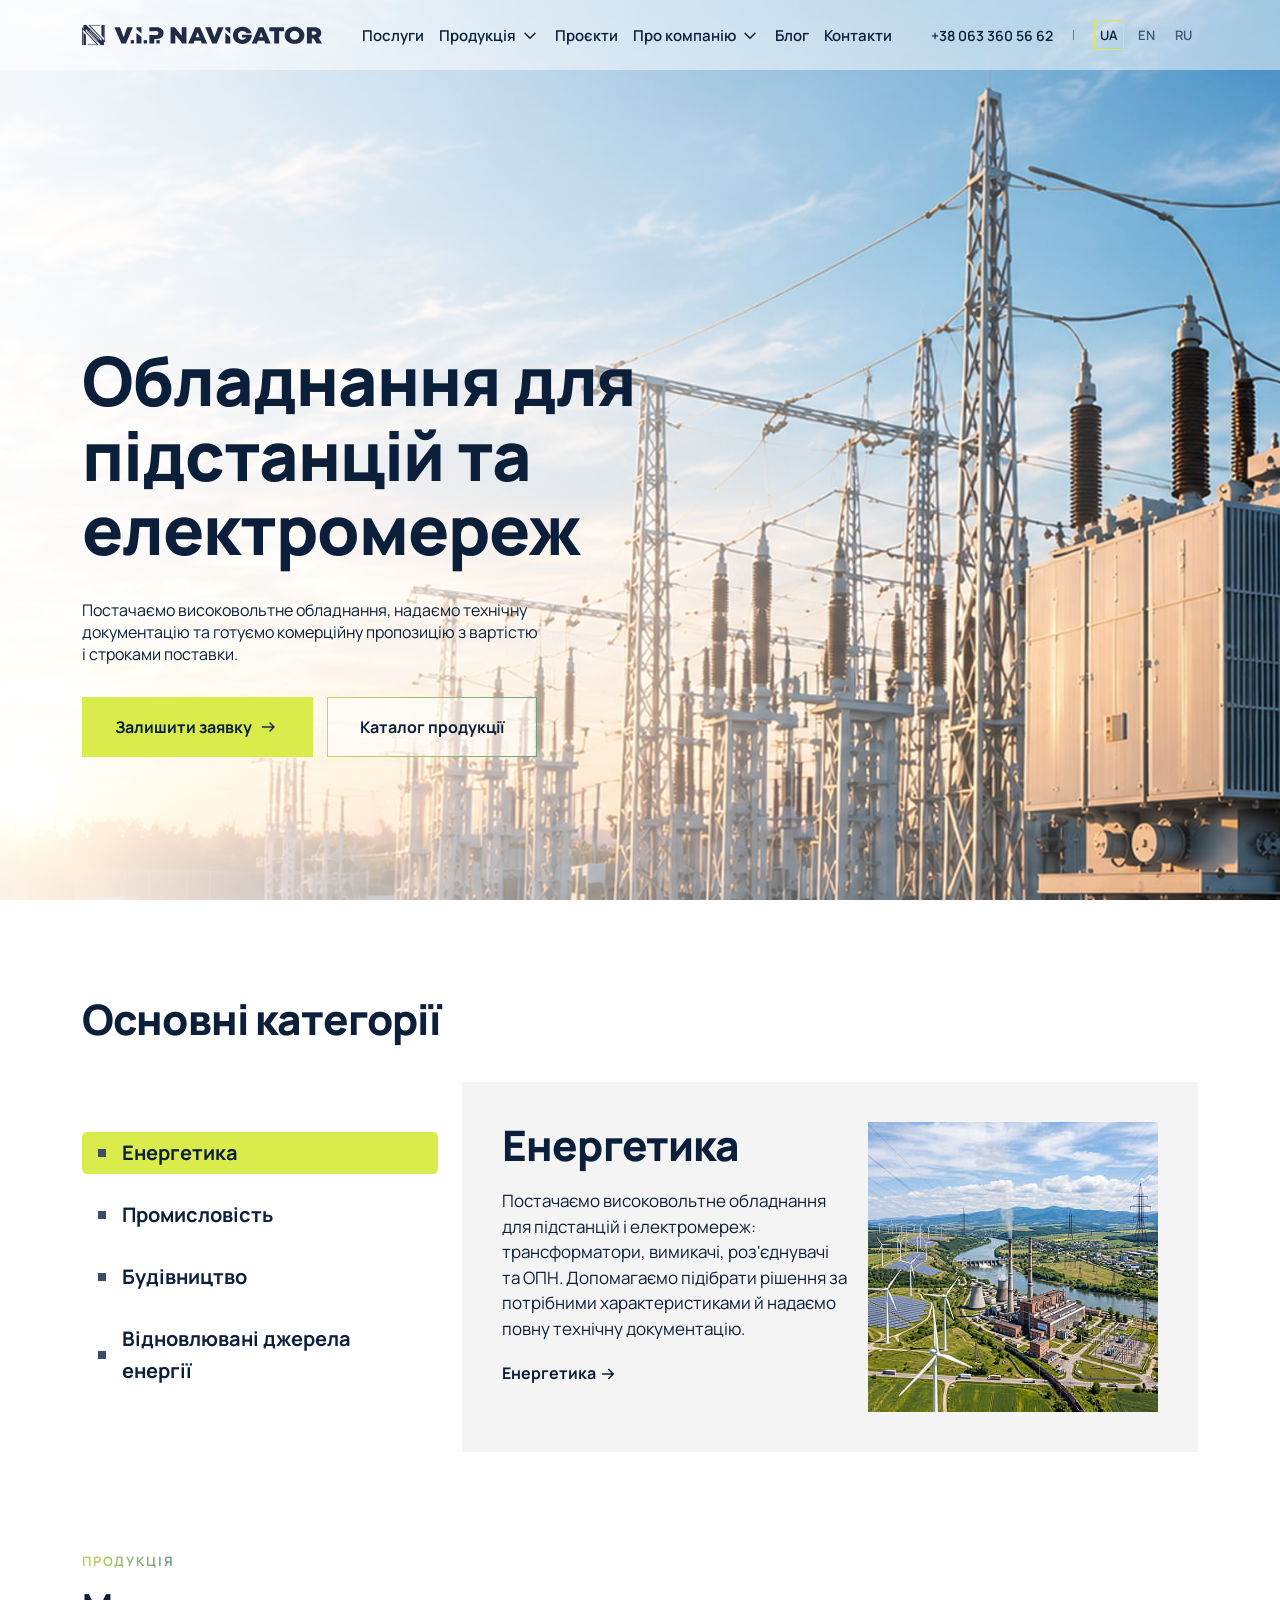
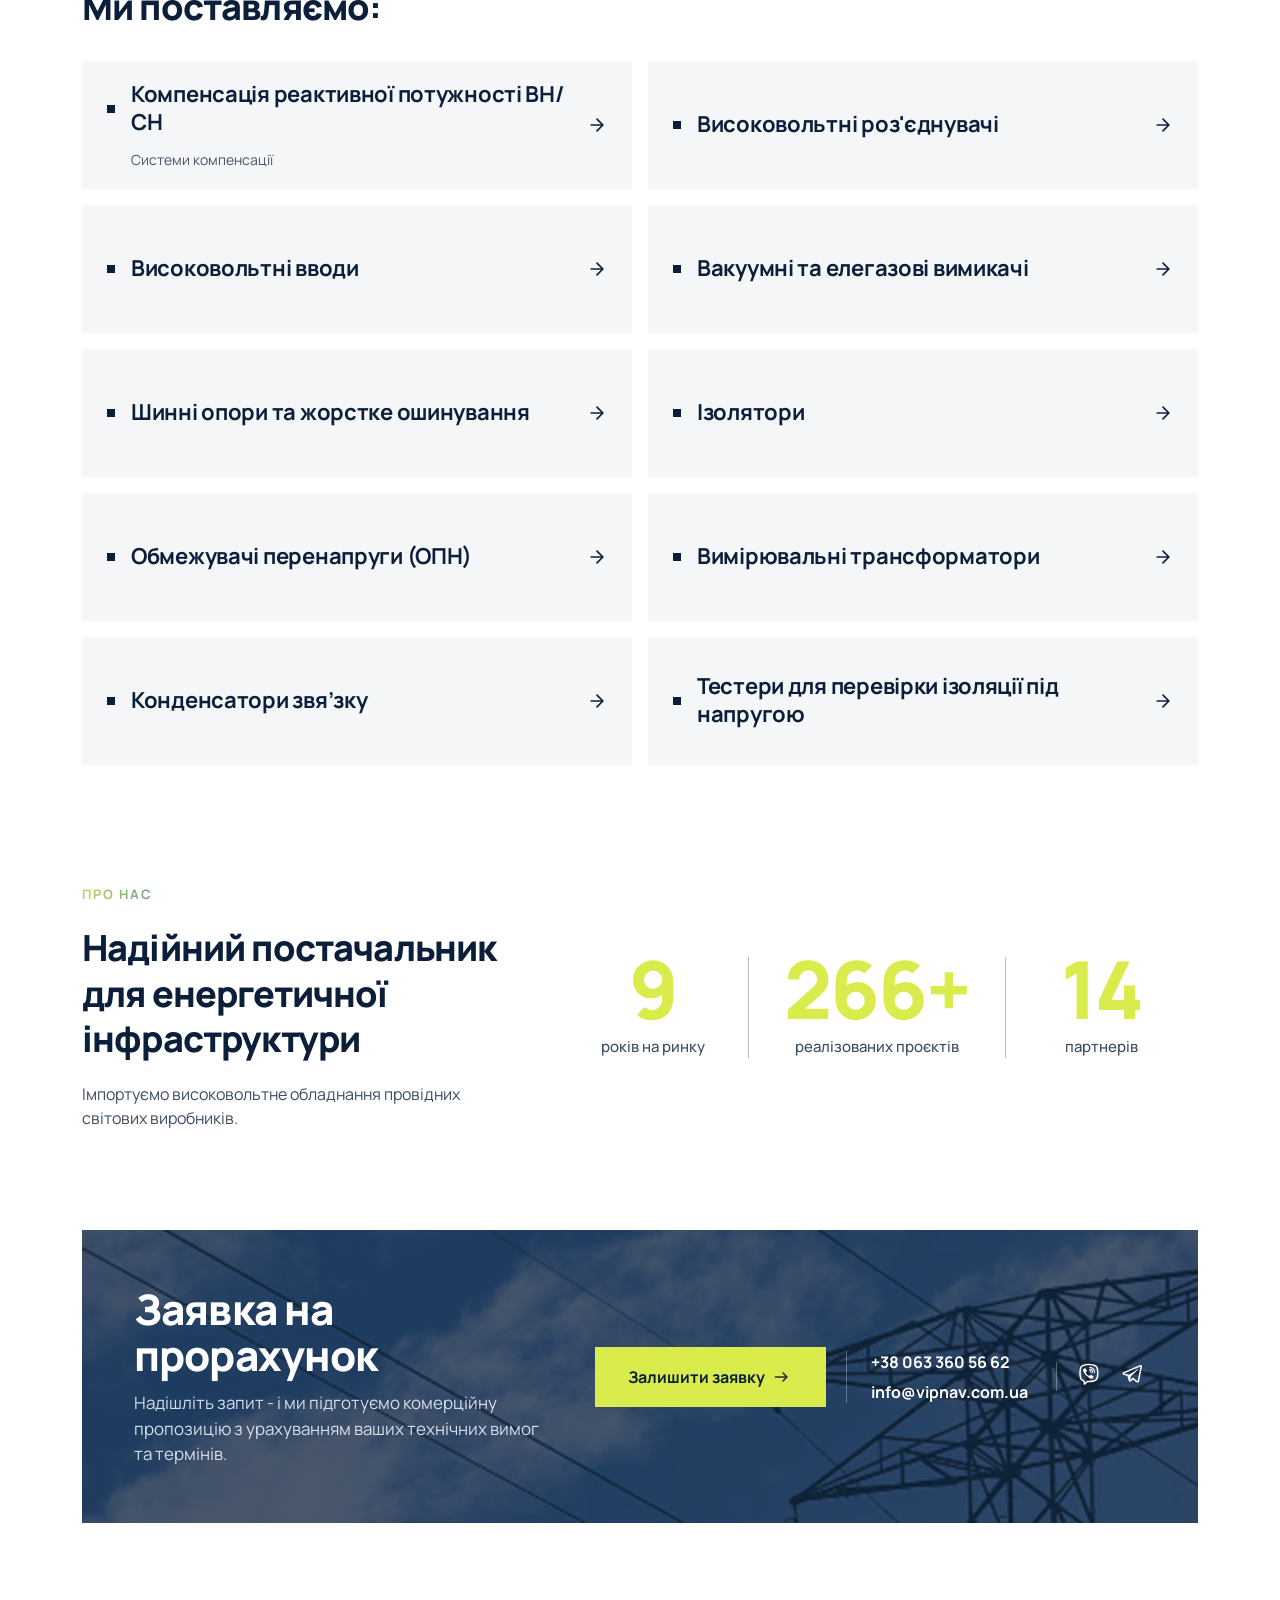
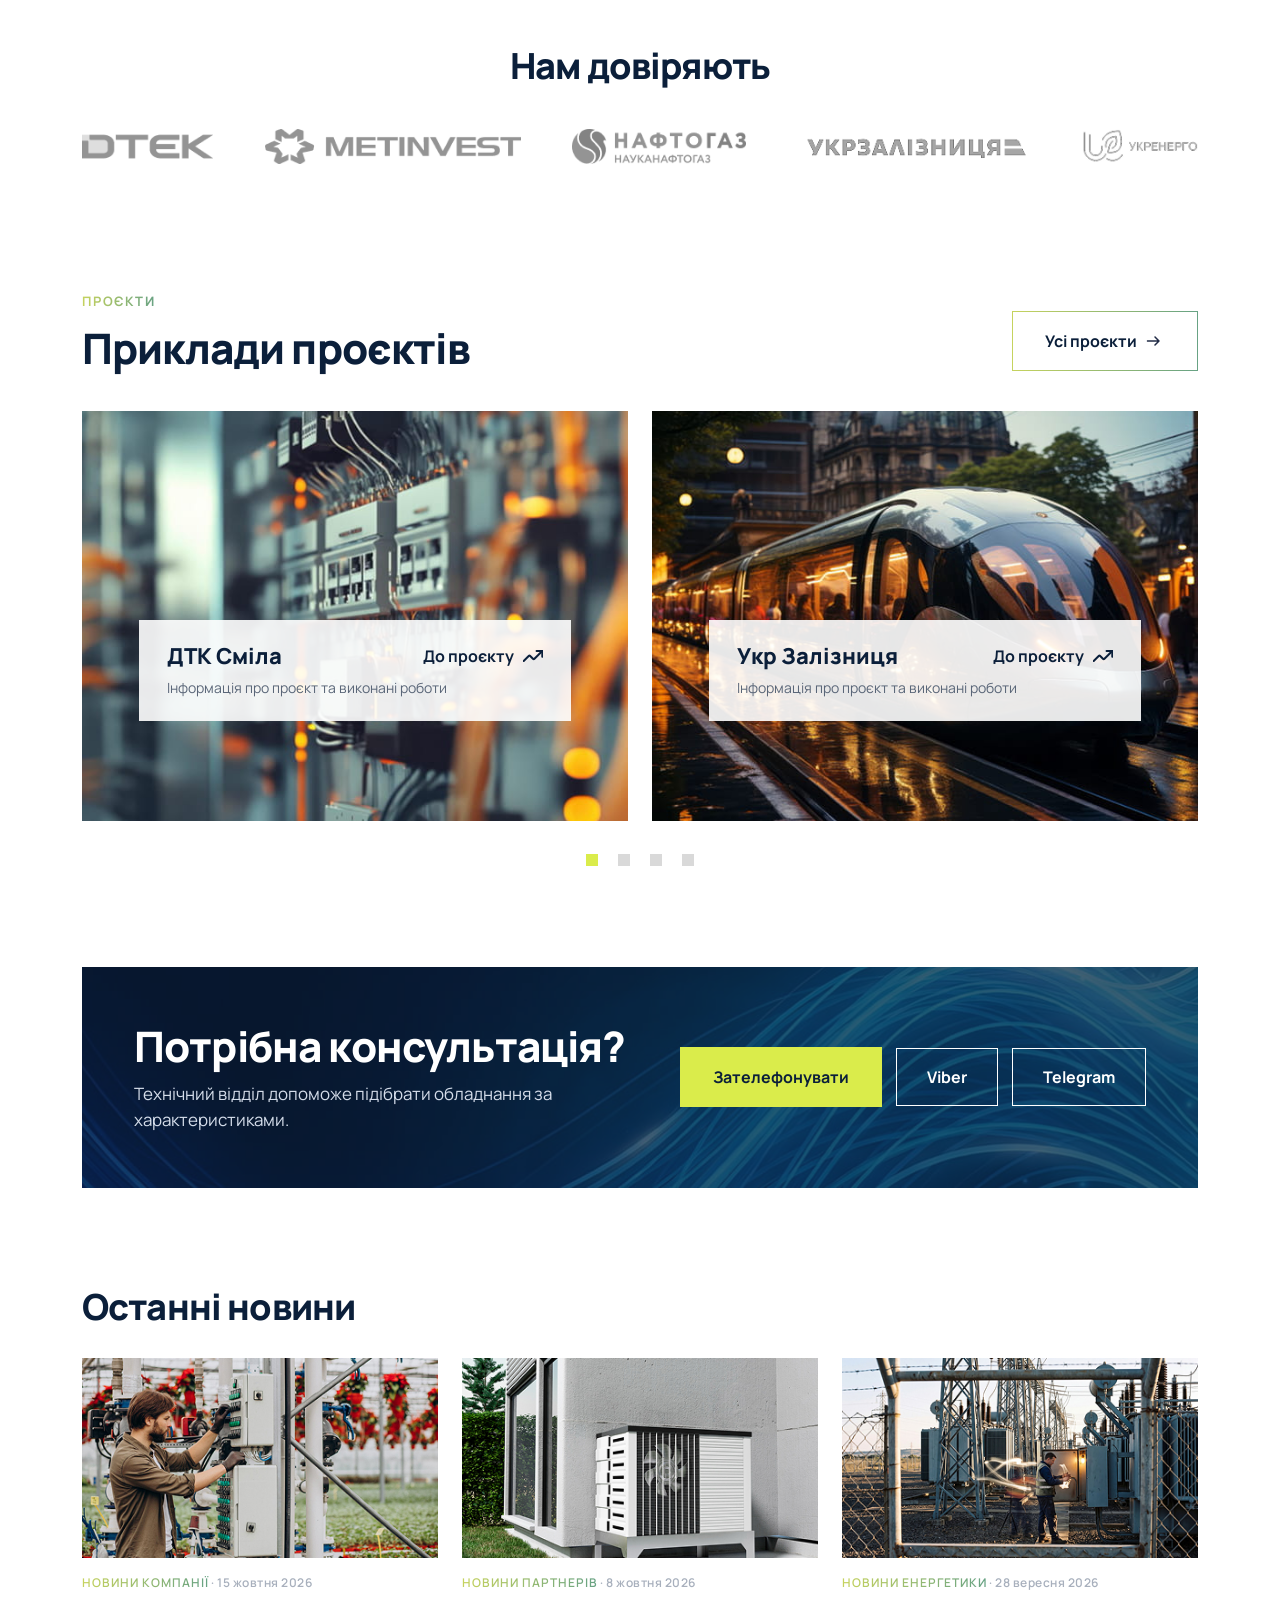
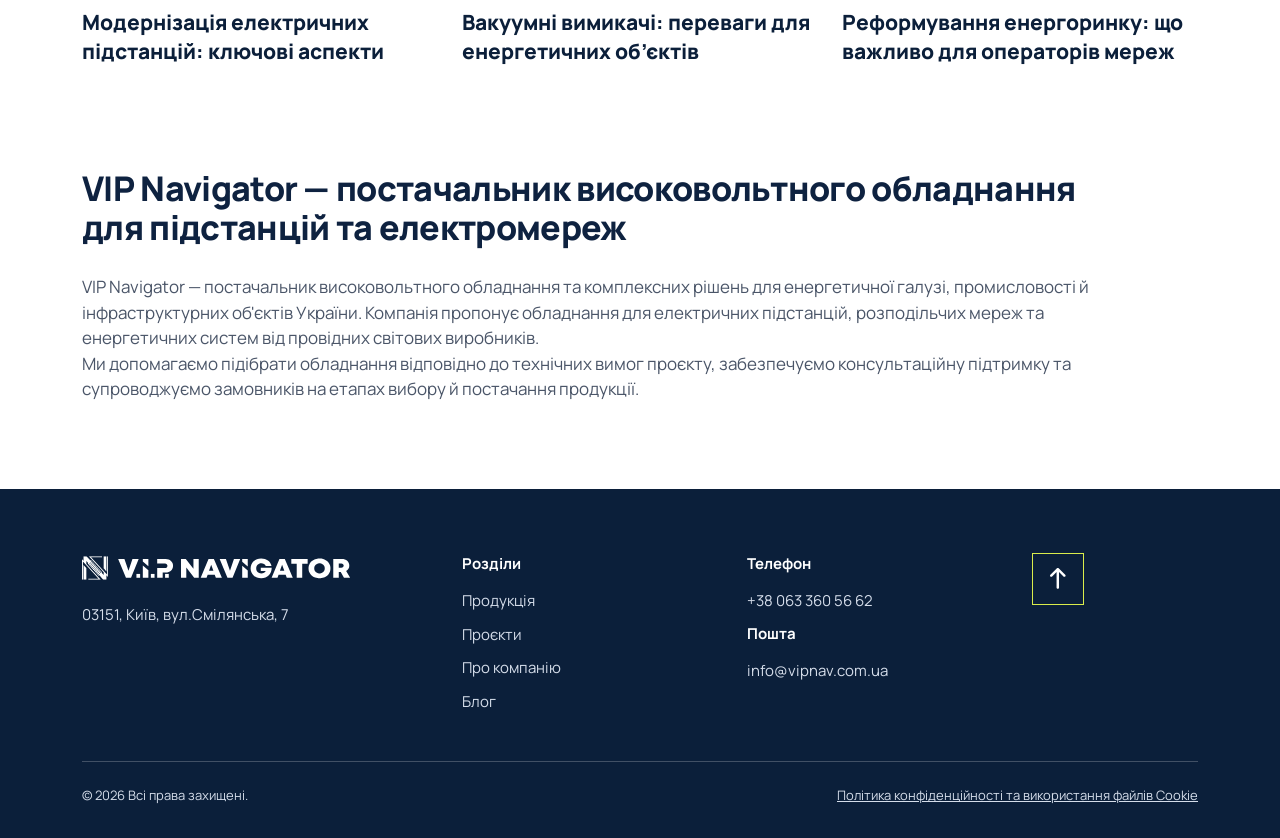
==== commit d67f2914: "Add files via upload" ====
--- a/index.html
+++ b/index.html
@@ -510,19 +510,19 @@
                     <div class="marquee__track">
                         <div class="partners__list">
                             <div class="partners__item">
-                                <img src="img/main/partner1.png" alt="Логотип Ukrenergo" width="160" height="48">
+                                <img src="img/main/logo-ukrenergo.png" alt="Логотип Ukrenergo" width="160" height="48">
                             </div>
                             <div class="partners__item">
-                                <img src="img/main/partner2.png" alt="Логотип DTEK" width="160" height="48">
+                                <img src="img/main/logo-dtek.png" alt="Логотип DTEK" width="160" height="48">
                             </div>
                             <div class="partners__item">
-                                <img src="img/main/partner3.png" alt="Логотип Metinvest" width="160" height="48">
+                                <img src="img/main/logo-metinvest.png" alt="Логотип Metinvest" width="160" height="48">
                             </div>
                             <div class="partners__item">
-                                <img src="img/main/partner4.png" alt="Логотип Naftogaz" width="160" height="48">
+                                <img src="img/main/logo-naftogaz.png" alt="Логотип Naftogaz" width="160" height="48">
                             </div>
                             <div class="partners__item">
-                                <img src="img/main/partner5.png" alt="Логотип Укрзалізниці" width="160" height="48">
+                                <img src="img/main/logo-ukrzaliznytsia.png" alt="Логотип Укрзалізниці" width="160" height="48">
                             </div>
                         </div>
                     </div>
@@ -991,10 +991,8 @@
                             <p>© 2026 Всі права захищені.</p>
                         </div>
                         <div class="col-lg-6 col-md-7 order-1 order-md-2">
-                            <ul>
-                                <li><a href="#">Політика конфіденційності</a></li>
-                                <li><a href="#">Політика використання Cookies</a></li>
-                            </ul>
+                            <a class="footer__legal-link" href="#">Політика конфіденційності та використання файлів
+                                Cookie</a>
                         </div>
                     </div>
                 </div>
--- a/css/style.css
+++ b/css/style.css
@@ -1 +1 @@
-@charset "UTF-8";@font-face{font-family:"Manrope";src:url("../fonts/manrope-variable.ttf") format("truetype");font-weight:200 800;font-style:normal;font-display:swap}:root{--color-primary:#0B1F3A;--color-accent:#DAEC4B;--color-text-muted:#5A6678;--color-text-body:#4A5568;--color-link-hover:#B05A1A;--color-link-hover-light:#C8773A;--color-gradient-start:#C6D35E;--color-gradient-end:#67A284;--color-white:#fff;--color-text-on-dark:#D5DDEA;--color-surface:#F4F6F8;--color-surface-alt:#F4F4F4;--color-border:#DDE3EC;--color-border-light:#E3E7ED;--color-tab-muted:#394D69}body,html{height:100%}*{-webkit-box-sizing:border-box;box-sizing:border-box}.main{-webkit-box-flex:1;-ms-flex:1 1 auto;flex:1 1 auto}.main>section:last-child{padding-bottom:70px}.pagewrapper{min-height:100%;display:-webkit-box;display:-ms-flexbox;display:flex;-webkit-box-orient:vertical;-webkit-box-direction:normal;-ms-flex-direction:column;flex-direction:column}body{margin:0;padding:0;position:relative;font-family:"Manrope",sans-serif;font-size:16px;color:#0B1F3A}body.hidden{overflow:hidden}@media (min-width:1400px){.container{max-width:1264px}}input{outline:none}img{max-width:100%}.text-end{text-align:right}h1,h2,h3,h4,h5,h6,p{margin:0}h1{color:#0B1F3A;font-size:52px;font-weight:800;line-height:109.62%;letter-spacing:-1.04px}.titleh2,h2{color:#0B1F3A;font-size:42px;font-weight:800;letter-spacing:-0.84px;line-height:110%;margin-bottom:28px}.titleh3,h3{color:#0B1F3A;font-size:36px;font-weight:800;letter-spacing:-0.84px;line-height:127.78%}.sect-title{background:-webkit-gradient(linear,left top,right top,from(#C6D35E),to(#67A284));background:linear-gradient(90deg,#C6D35E 0%,#67A284 100%);-webkit-background-clip:text;background-clip:text;color:transparent;text-transform:uppercase;font-size:13px;font-weight:700;line-height:150%;letter-spacing:1.82px;display:inline-block}.green-btn{background:#DAEC4B;color:#0B1F3A;font-size:16px;font-weight:700;text-decoration:none;height:60px;display:-webkit-inline-box;display:-ms-inline-flexbox;display:inline-flex;-webkit-box-align:center;-ms-flex-align:center;align-items:center;-webkit-box-pack:center;-ms-flex-pack:center;justify-content:center;border:1.5px solid #DAEC4B;padding:5px 32px;text-decoration:none;-webkit-transition:0.3s;transition:0.3s}.green-btn img{width:24px;height:24px;margin-left:4px;-webkit-transition:0.3s;transition:0.3s}.green-btn:hover{background:#fff}.green-btn:hover img{-webkit-transform:translateX(5px);transform:translateX(5px)}.blue-btn{background:#0B1F3A;color:#fff;font-size:16px;font-weight:700;text-decoration:none;height:60px;display:-webkit-inline-box;display:-ms-inline-flexbox;display:inline-flex;-webkit-box-align:center;-ms-flex-align:center;align-items:center;-webkit-box-pack:center;-ms-flex-pack:center;justify-content:center;border:1.5px solid #0B1F3A;cursor:pointer;padding:5px 32px;text-decoration:none;-webkit-transition:0.3s;transition:0.3s}.blue-btn img{width:24px;height:24px;margin-left:4px;-webkit-transition:0.3s;transition:0.3s}.blue-btn:hover{background:#fff;color:#0B1F3A}.blue-btn:hover img{-webkit-transform:translateX(5px);transform:translateX(5px)}.transparent-btn{background:rgba(255,255,255,0.5);color:#0B1F3A;font-size:16px;font-weight:700;text-decoration:none;height:60px;display:-webkit-inline-box;display:-ms-inline-flexbox;display:inline-flex;-webkit-box-align:center;-ms-flex-align:center;align-items:center;-webkit-box-pack:center;-ms-flex-pack:center;justify-content:center;border:1.5px solid transparent;-o-border-image:linear-gradient(90deg,#C6D35E 0%,#67A284 100%) 1;border-image:-webkit-gradient(linear,left top,right top,from(#C6D35E),to(#67A284)) 1;border-image:linear-gradient(90deg,#C6D35E 0%,#67A284 100%) 1;padding:5px 32px;text-decoration:none;-webkit-transition:0.3s;transition:0.3s}.transparent-btn img{width:24px;height:24px;margin-left:4px;-webkit-transition:0.3s;transition:0.3s}.transparent-btn:hover{background:#fff}.transparent-btn:hover img{-webkit-transform:translateX(5px);transform:translateX(5px)}.transparent-btn.hovergreen:hover{background:#DAEC4B;color:#0B1F3A}.breadcrumbs{margin-bottom:16px}.breadcrumbs ol{list-style:none;margin:0;padding:0;display:-webkit-box;display:-ms-flexbox;display:flex;-webkit-box-align:center;-ms-flex-align:center;align-items:center;gap:5px 22px;-ms-flex-wrap:wrap;flex-wrap:wrap}.breadcrumbs ol li{font-size:14px;color:#0B1F3A;font-weight:600;line-height:150%;position:relative}.breadcrumbs ol li:not(:last-child):after{content:"/";display:inline-block;position:absolute;right:-15px;font-size:14px;color:#5A6678}.breadcrumbs ol li a{color:#5A6678;font-size:14px;font-weight:400;text-decoration:none;line-height:150%;-webkit-transition:0.3s;transition:0.3s}.breadcrumbs ol li a:hover{color:#B05A1A;text-decoration:underline}.text-center{text-align:center}@media (max-width:1199.8px){h1{font-size:42px}.titleh2,h2{font-size:36px}.titleh3,h3{font-size:32px}}@media (max-width:991.8px){.titleh2,h2{font-size:32px}.titleh3,h3{font-size:28px}}@media (max-width:575.8px){h1{font-size:32px}.titleh2,h2{font-size:30px;margin-bottom:20px}.titleh3,h3{font-size:28px}.container{padding-left:20px;padding-right:20px}.row{margin-left:-20px;margin-right:-20px}.row>*{padding-right:20px;padding-left:20px}.green-btn,.transparent-btn{height:52px}.main>section:last-child{padding-bottom:50px}}input::-webkit-inner-spin-button,input::-webkit-outer-spin-button{-webkit-appearance:none;margin:0}input[type=number]{-moz-appearance:textfield}.hero{position:relative;height:100vh;min-height:650px}.hero:after{content:"";position:absolute;top:0;left:0;width:100%;height:100%;background:linear-gradient(89.93deg,rgba(255,255,255,0.9) -0.66%,rgba(255,255,255,0) 99.94%);z-index:1}.hero__bg{position:absolute;top:0;left:0;width:100%;height:100%;-o-object-fit:cover;object-fit:cover}.hero-content{position:relative;max-width:640px;z-index:2;margin-top:50px}.header-offset{padding-top:150px}.hero{display:-webkit-box;display:-ms-flexbox;display:flex;-webkit-box-align:center;-ms-flex-align:center;align-items:center}.hero h1{font-size:68px;font-weight:800;margin-bottom:32px;line-height:110%}.hero p{max-width:560px}.hero .btn-group{margin-top:32px}.btn-group{display:-webkit-box;display:-ms-flexbox;display:flex;-ms-flex-wrap:wrap;flex-wrap:wrap;-webkit-box-align:center;-ms-flex-align:center;align-items:center;gap:14px}.category{padding:96px 0 50px}.category h2{margin-bottom:40px}.category__tablist{margin:0;padding:50px 0 0 0;list-style-type:none;display:-webkit-box;display:-ms-flexbox;display:flex;-webkit-box-orient:vertical;-webkit-box-direction:normal;-ms-flex-direction:column;flex-direction:column;gap:20px}.category__tablist li{cursor:pointer;font-size:20px;font-weight:700;line-height:160%;-webkit-transition:0.3s;transition:0.3s;position:relative;padding:5px 20px 5px 40px;min-height:42px;border-radius:5px}.category__tablist li:before{content:"";display:inline-block;width:8px;height:8px;background:#394D69;position:absolute;left:16px;top:50%;-webkit-transform:translateY(-50%);transform:translateY(-50%)}.category__tablist li:hover{background:rgba(218,236,75,0.15)}.category__tablist li.is-active{background:#DAEC4B}.tabcontent{background:#F4F4F4;padding:40px}.tabcontent-item{display:-webkit-box;display:-ms-flexbox;display:flex;-ms-flex-wrap:wrap;flex-wrap:wrap}.tabcontent-item__image{width:100%;max-width:290px;-webkit-box-flex:0;-ms-flex:0 0 290px;flex:0 0 290px}.tabcontent-item__image img{width:100%;vertical-align:top}.tabcontent-item__content{width:100%;max-width:calc(100% - 290px);-webkit-box-flex:0;-ms-flex:0 0 calc(100% - 290px);flex:0 0 calc(100% - 290px);display:-webkit-box;display:-ms-flexbox;display:flex;-webkit-box-orient:vertical;-webkit-box-direction:normal;-ms-flex-direction:column;flex-direction:column;gap:20px;padding-right:20px;-webkit-box-align:start;-ms-flex-align:start;align-items:flex-start}.tabcontent-item__content h3{font-size:42px;font-weight:800;line-height:110%;margin-bottom:0;color:#0B1F3A}.tabcontent-item__content p{font-size:17px;line-height:150%;max-width:400px}.tabcontent-item__content a{color:#0B1F3A;font-weight:700;line-height:150%;text-decoration:none;position:relative}.tabcontent-item__content a img{width:18px;height:18px;vertical-align:middle;margin-top:-3px;-webkit-transition:0.3s;transition:0.3s}.tabcontent-item__content a:after{content:"";display:block;height:1px;width:0;background:#0B1F3A;-webkit-transition:0.3s;transition:0.3s}.tabcontent-item__content a:hover img{-webkit-transform:translateX(5px);transform:translateX(5px)}.tabcontent-item__content a:hover:after{width:100%}.aboutus{padding:80px 0 50px}.aboutus .titleh3,.aboutus h3{margin-bottom:0}.aboutus__content{display:-webkit-box;display:-ms-flexbox;display:flex;-webkit-box-align:start;-ms-flex-align:start;align-items:flex-start;-webkit-box-orient:vertical;-webkit-box-direction:normal;-ms-flex-direction:column;flex-direction:column;gap:20px}.aboutus__content .descr p{font-size:16px;line-height:150%;color:rgba(11,31,58,0.8)}.counter{display:-webkit-box;display:-ms-flexbox;display:flex;-ms-flex-wrap:wrap;flex-wrap:wrap;-webkit-box-align:center;-ms-flex-align:center;align-items:center}.counter__item{width:100%;max-width:30%;-webkit-box-flex:0;-ms-flex:0 0 30%;flex:0 0 30%;text-align:center;position:relative;border-right:1px solid rgba(11,31,58,0.3)}.counter__item p{font-size:15px;line-height:150%;color:rgba(11,31,58,0.8);font-weight:500;margin-top:12px}.counter__item span{font-size:80px;color:#DAEC4B;font-weight:800;letter-spacing:-1.92px;line-height:80%}.counter__item i{font-style:normal}.counter__item:nth-child(2){max-width:40%;-webkit-box-flex:0;-ms-flex:0 0 40%;flex:0 0 40%}.counter__item:last-child{border-right:none}.cta{padding:50px 0}.cta1{position:relative;padding:56px 52px}.cta1:after{content:"";position:absolute;top:0;left:0;width:100%;height:100%;background:rgba(11,31,58,0.7);z-index:1}.cta1 .row{position:relative;z-index:2}.cta1 h2,.cta1 h3{color:#fff;margin-bottom:12px}.cta1 p{color:#D5DDEA;font-size:17px;line-height:150%}.cta__bg{position:absolute;left:0;top:0;width:100%;height:100%;display:block}.cta__bg img{width:100%;height:100%;-o-object-fit:cover;object-fit:cover;display:block}.cta__action{display:-webkit-box;display:-ms-flexbox;display:flex;-ms-flex-wrap:wrap;flex-wrap:wrap;-webkit-box-align:center;-ms-flex-align:center;align-items:center;-webkit-box-pack:justify;-ms-flex-pack:justify;justify-content:space-between}.cta__contacts{padding:0 24px;margin:0;list-style-type:none;border-left:1px solid rgba(255,255,255,0.3);width:100%;max-width:210px;-webkit-box-flex:0;-ms-flex:0 0 210px;flex:0 0 210px;margin-left:20px}.cta__contacts li{margin-bottom:8px;display:inline-block}.cta__contacts li:last-child{margin-bottom:0}.cta__contacts a{font-size:16px;font-weight:700;line-height:121.88%;color:#fff;text-decoration:none;-webkit-transition:0.3s;transition:0.3s}.cta__contacts a:hover{color:#DAEC4B}.cta__social{padding:0 0 0 20px;margin:0;list-style-type:none;display:-webkit-box;display:-ms-flexbox;display:flex;-webkit-box-align:center;-ms-flex-align:center;align-items:center;gap:20px;-webkit-box-pack:center;-ms-flex-pack:center;justify-content:center;border-left:1px solid rgba(255,255,255,0.3);width:100%;max-width:90px;-webkit-box-flex:0;-ms-flex:0 0 90px;flex:0 0 90px}.cta__social svg{width:24px;height:24px}.cta__social svg path{-webkit-transition:0.3s;transition:0.3s}.cta__social a:hover svg path{fill:#DAEC4B}.cta__social-label{position:absolute;width:1px;height:1px;padding:0;margin:-1px;overflow:hidden;clip:rect(0,0,0,0);white-space:nowrap;border:0}.cta__social-link{display:-webkit-inline-box;display:-ms-inline-flexbox;display:inline-flex;-webkit-box-align:center;-ms-flex-align:center;align-items:center;text-decoration:none}.partners{--marquee-duration:35s;--marquee-gap:64px;padding:70px 0 60px}.partners h2,.partners h3{text-align:center;margin-bottom:40px}.partners__marquee{overflow:hidden;-webkit-mask-image:-webkit-gradient(linear,left top,right top,from(transparent),color-stop(6%,#000),color-stop(94%,#000),to(transparent));-webkit-mask-image:linear-gradient(90deg,transparent,#000 6%,#000 94%,transparent);mask-image:-webkit-gradient(linear,left top,right top,from(transparent),color-stop(6%,#000),color-stop(94%,#000),to(transparent));mask-image:linear-gradient(90deg,transparent,#000 6%,#000 94%,transparent)}.marquee__track{display:-webkit-box;display:-ms-flexbox;display:flex;width:-webkit-max-content;width:-moz-max-content;width:max-content;-webkit-animation:partners-marquee var(--marquee-duration) linear infinite;animation:partners-marquee var(--marquee-duration) linear infinite}.partners__list{display:-webkit-box;display:-ms-flexbox;display:flex;-webkit-box-align:center;-ms-flex-align:center;align-items:center;gap:var(--marquee-gap);-ms-flex-negative:0;flex-shrink:0;padding-right:var(--marquee-gap)}.partners__item{-ms-flex-negative:0;flex-shrink:0}.partners__item img{display:block;width:auto;height:40px;max-width:none;-o-object-fit:contain;object-fit:contain}@-webkit-keyframes partners-marquee{0%{-webkit-transform:translateX(0);transform:translateX(0)}to{-webkit-transform:translateX(-50%);transform:translateX(-50%)}}@keyframes partners-marquee{0%{-webkit-transform:translateX(0);transform:translateX(0)}to{-webkit-transform:translateX(-50%);transform:translateX(-50%)}}@media (prefers-reduced-motion:reduce){.marquee__track{-webkit-animation:none;animation:none}}.partners-list{list-style:none;margin:0;padding:0;display:-webkit-box;display:-ms-flexbox;display:flex;-ms-flex-wrap:wrap;flex-wrap:wrap;-webkit-box-align:center;-ms-flex-align:center;align-items:center;-webkit-box-pack:justify;-ms-flex-pack:justify;justify-content:space-between;row-gap:24px;gap:20px}.partners-list img{height:40px}.projects{padding:60px 0 96px}.projects .sect-title{margin-bottom:14px}.projects h2{margin-bottom:0}.projects_header{margin-bottom:40px}.slide-item{position:relative;aspect-ratio:4/3}.slide-item__img{position:absolute;top:0;left:0;width:100%;height:100%;-o-object-fit:cover;object-fit:cover}.slide-item__info{width:calc(100% - 100px);max-width:432px;background:rgba(255,255,255,0.9);position:absolute;bottom:100px;left:0;right:0;margin:0 auto;padding:24px 28px}.slide-item__infohead{display:-webkit-box;display:-ms-flexbox;display:flex;-ms-flex-wrap:wrap;flex-wrap:wrap;-webkit-box-align:center;-ms-flex-align:center;align-items:center}.slide-item__infohead .title{width:100%;max-width:calc(100% - 130px);-webkit-box-flex:0;-ms-flex:0 0 calc(100% - 130px);flex:0 0 calc(100% - 130px);font-size:22px;font-weight:800;line-height:110%;margin:0;text-decoration:none;color:#0B1F3A;-webkit-transition:0.3s;transition:0.3s}.slide-item__infohead .title:hover{color:#B05A1A}.slide-item__infohead .projlink{width:100%;max-width:130px;-webkit-box-flex:0;-ms-flex:0 0 130px;flex:0 0 130px;text-align:right}.slide-item__infohead .projlink a{display:inline-block;color:#0B1F3A;text-decoration:none;font-weight:700;line-height:150%;-webkit-transition:0.3s;transition:0.3s}.slide-item__infohead .projlink a svg{vertical-align:middle;margin-top:-3px;margin-left:6px}.slide-item__infohead .projlink a svg path{-webkit-transition:0.3s;transition:0.3s}.slide-item__infohead .projlink a:hover{color:#B05A1A}.slide-item__infohead .projlink a:hover svg path{stroke:#B05A1A}.slide-item__descr{margin-top:10px;width:100%;max-width:100%;-webkit-box-flex:0;-ms-flex:0 0 100%;flex:0 0 100%}.slide-item__descr p{color:#5A6678;font-size:14px}.mySwiper-projects .swiper-wrapper{padding-bottom:50px}.swiper-horizontal>.swiper-pagination-bullets,.swiper-pagination-horizontal.swiper-pagination-bullets{bottom:0!important}.swiper-pagination-bullet{border-radius:0;width:12px;height:12px;margin:0 10px!important;background:#D9D9D9;opacity:1!important}.swiper-pagination-bullet.swiper-pagination-bullet-active{background:#DAEC4B}.cta2{position:relative}.cta-buttons{display:-webkit-box;display:-ms-flexbox;display:flex;-ms-flex-wrap:wrap;flex-wrap:wrap;-webkit-box-align:center;-ms-flex-align:center;align-items:center;-webkit-box-pack:end;-ms-flex-pack:end;justify-content:flex-end;gap:14px}.cta-buttons__item{color:#fff;font-size:16px;font-weight:700;display:-webkit-inline-box;display:-ms-inline-flexbox;display:inline-flex;-webkit-box-align:center;-ms-flex-align:center;align-items:center;-webkit-box-pack:center;-ms-flex-pack:center;justify-content:center;min-height:58px;border:1.5px solid #fff;-webkit-transition:0.3s;transition:0.3s;text-decoration:none;padding:5px 30px}.cta-buttons__item:hover{background:#DAEC4B;color:#0B1F3A}.projects+.cta{padding:0 0 96px 0}.mobile-btn{display:none}.seosect{padding:46px 0 40px}.seosect__content{height:250px;overflow-y:auto;padding-right:100px}.seosect__content::-webkit-scrollbar{width:12px}.seosect__content::-webkit-scrollbar-track{background:rgba(217,217,217,0.2);border-radius:10px}.seosect__content::-webkit-scrollbar-thumb{border-radius:10px;background:#BABCC9}.seosect h2,.seosect h3{margin-top:20px}.seosect h2:first-child,.seosect h3:first-child{margin-top:0}.seosect h2{margin-bottom:28px;font-size:34px;font-weight:800;line-height:114.71%;letter-spacing:-0.68px;color:#0E2240}.seosect h3{margin-bottom:15px;font-size:25px;font-weight:800;line-height:156%;letter-spacing:-0.68px;color:#0E2240}.seosect p{font-size:17px;line-height:150%;color:#4A5568}.seosect ul li{margin-bottom:5px;font-size:17px;line-height:150%;color:#4A5568}.seosect ul li:last-child{margin-bottom:0}@media (max-width:1399.8px){.cta__action{-webkit-box-pack:end;-ms-flex-pack:end;justify-content:flex-end}.cta1 p br{display:none}.partners-list img{height:35px}}@media (max-width:1199.8px){.hero h1{font-size:56px}.hero-content{margin-top:50px}.tabcontent-item__image{max-width:200px;-webkit-box-flex:0;-ms-flex:0 0 200px;flex:0 0 200px}.tabcontent-item__content{max-width:calc(100% - 200px);-webkit-box-flex:0;-ms-flex:0 0 calc(100% - 200px);flex:0 0 calc(100% - 200px);gap:15px}.tabcontent{padding:40px 30px}.category__tablist{gap:15px;padding-top:30px}.counter__item span{font-size:60px}.cta-buttons,.cta__action{-webkit-box-pack:start;-ms-flex-pack:start;justify-content:flex-start;margin-top:20px}.slide-item__info{bottom:60px}.partners-list{-webkit-box-pack:center;-ms-flex-pack:center;justify-content:center;gap:25px}.seosect h2{font-size:28px;margin-bottom:15px}.seosect h3{margin-bottom:10px;margin-top:15px}.seosect p,.seosect ul li{font-size:16px}.seosect__content{padding-right:50px}.aboutus__content .descr p br{display:none}.tabcontent-item__content h3{font-size:32px}.category__tablist li{font-size:18px}.tabcontent-item__content p{font-size:15px}.sub-menu:not(.mega-menu){padding-top:10px!important}.sub-menu:not(.mega-menu) .menu-item{border-bottom:none!important}.sub-menu:not(.mega-menu) .menu-item a{padding-top:8px!important;padding-bottom:8px!important}}@media (max-width:991.8px){.category{padding:50px 0}.category__tablist-wrap{overflow:hidden}.category__tablist{-webkit-box-orient:horizontal;-webkit-box-direction:normal;-ms-flex-direction:row;flex-direction:row;-ms-flex-wrap:nowrap;flex-wrap:nowrap;gap:8px;padding-top:0;margin-bottom:24px;margin-right:calc(-1 * var(--bs-gutter-x, 0.75rem));padding-right:var(--bs-gutter-x,0.75rem);width:calc(100% + var(--bs-gutter-x, 0.75rem));overflow-x:auto;overflow-y:hidden;-webkit-overflow-scrolling:touch;scrollbar-width:none}.category__tablist::-webkit-scrollbar{display:none}.category__tablist li{-webkit-box-flex:0;-ms-flex:0 0 auto;flex:0 0 auto;white-space:nowrap;-webkit-box-align:center;-ms-flex-align:center;align-items:center;display:-webkit-inline-box;display:-ms-inline-flexbox;display:inline-flex;font-size:16px;border:1px solid #DDE3EC;border-radius:0;line-height:110%;min-height:44px}.category__tablist li.is-active{color:#394D69}.counter{margin-top:30px}.slide-item__info{bottom:15px;max-width:initial;width:calc(100% - 30px);padding:20px}.slide-item__infohead .title{font-size:22px;width:100%;max-width:100%;-webkit-box-flex:0;-ms-flex:0 0 100%;flex:0 0 100%;margin-bottom:6px}.slide-item__infohead .projlink{text-align:left;max-width:initial;width:auto;-webkit-box-flex:initial;-ms-flex:initial;flex:initial}.slide-item__infohead{margin-bottom:0}.hero{height:auto;min-height:auto;padding-bottom:48px}.partners,.projects{padding:50px 0}.projects+.cta{padding-bottom:60px}.aboutus__content{gap:10px}.partners-list{-webkit-box-pack:center;-ms-flex-pack:center;justify-content:center;gap:20px}.partners-list img{height:26px}.slide-item__infohead .title{-webkit-box-ordinal-group:2;-ms-flex-order:1;order:1}.slide-item__infohead .slide-item__descr{-webkit-box-ordinal-group:3;-ms-flex-order:2;order:2;margin-top:0;margin-bottom:5px}.slide-item__infohead .projlink{-webkit-box-ordinal-group:4;-ms-flex-order:3;order:3}.header-offset{padding-top:110px}}@media (max-width:767.8px){.cta1{padding:30px}.cta__action{-webkit-box-pack:justify;-ms-flex-pack:justify;justify-content:space-between}.cta__action .cta__contacts,.cta__action .green-btn{width:100%;max-width:calc(50% - 10px);-webkit-box-flex:0;-ms-flex:0 0 calc(50% - 10px);flex:0 0 calc(50% - 10px);margin:0;padding:0}.cta__contacts,.cta__social{border:none}.cta__social{margin-top:15px;padding:0;gap:12px;-webkit-box-pack:justify;-ms-flex-pack:justify;justify-content:space-between;max-width:100%;-webkit-box-flex:0;-ms-flex:0 0 100%;flex:0 0 100%;width:100%}.cta__social li{-webkit-box-flex:1;-ms-flex:1 1 0px;flex:1 1 0;min-width:0}.cta__social-link{-webkit-box-pack:center;-ms-flex-pack:center;justify-content:center;gap:8px;width:100%;min-height:48px;padding:10px 12px;border:1px solid #fff;color:#fff;font-size:14px;font-weight:700;line-height:1.2;-webkit-transition:0.3s;transition:0.3s}.cta__social-label{position:static;width:auto;height:auto;margin:0;padding:0;overflow:visible;clip:auto;white-space:normal}.cta__social svg{width:24px;height:24px;-ms-flex-negative:0;flex-shrink:0}}@media (max-width:767.8px) and (hover:hover){.cta__social-link:hover{border-color:#DAEC4B;color:#DAEC4B}}@media (max-width:767.8px){.projects_header .text-end{text-align:left}.projects_header .transparent-btn{margin-top:20px}.projects_header .transparent-btn{display:none}.mobile-btn{display:-webkit-box;display:-ms-flexbox;display:flex}.projects-wrapper .mobile-btn{margin-top:24px}.projects_header{margin-bottom:24px}}@media (max-width:575.8px){.hero:after{background:-webkit-gradient(linear,left top,left bottom,from(rgba(255,255,255,0.94)),color-stop(50%,rgba(255,255,255,0.8)),color-stop(78%,rgba(255,255,255,0.25)),to(rgba(255,255,255,0)));background:linear-gradient(180deg,rgba(255,255,255,0.94) 0%,rgba(255,255,255,0.8) 50%,rgba(255,255,255,0.25) 78%,rgba(255,255,255,0) 100%)}.hero h1{font-size:38px;margin-bottom:24px}.hero p{font-size:14px}.hero p br{display:none}.hero .btn-group{margin-top:24px;gap:12px}.hero .btn-group a{width:100%}.hero .btn-group .transparent-btn{background:rgba(255,255,255,0.88)}.hero-content{margin-top:0}.category h2{margin-bottom:24px}.tabcontent-item__content,.tabcontent-item__image{max-width:100%;-webkit-box-flex:0;-ms-flex:0 0 100%;flex:0 0 100%}.tabcontent-item__content{gap:10px;padding-right:0;margin-bottom:10px}.tabcontent{padding:30px}.counter{-webkit-box-align:start;-ms-flex-align:start;align-items:flex-start}.counter__item{padding:0 10px}.counter__item span{font-size:36px}.cta__action .green-btn{max-width:100%;-webkit-box-flex:0;-ms-flex:0 0 100%;flex:0 0 100%}.cta__action .cta__contacts{max-width:50%;-webkit-box-flex:0;-ms-flex:0 0 50%;flex:0 0 50%}.cta__action .green-btn{margin-bottom:15px}.cta__contacts li{display:block}.cta__social{margin-top:0}.hero{padding-top:108px}.tabcontent{padding:0}.tabcontent-item__image{-webkit-box-ordinal-group:2;-ms-flex-order:1;order:1;height:200px;position:relative;overflow:hidden}.tabcontent-item__image img{width:100%;height:100%;-o-object-fit:cover;object-fit:cover;-o-object-position:center;object-position:center}.tabcontent-item__content{-webkit-box-ordinal-group:3;-ms-flex-order:2;order:2;padding:24px 20px}.tabcontent-item__content{margin:0;gap:16px}.aboutus__content{gap:12px}.counter__item{border-right:none}.counter__item p{margin-top:6px;line-height:18px}.cta1{border-radius:10px;position:relative;overflow:hidden;padding:32px 24px}.cta1 h2{margin-bottom:24px;font-size:28px;font-weight:700;letter-spacing:-0.6px}.cta1 p{font-size:16px}.cta__action{margin-top:24px}.cta__action .cta__contacts{border-top:1px solid rgba(255,255,255,0.3);max-width:100%;-webkit-box-flex:0;-ms-flex:0 0 100%;flex:0 0 100%;padding-top:12px}.cta__action .cta__contacts li{margin-bottom:24px}.cta__action .green-btn{margin-bottom:24px}.cta__social{margin-top:12px}.cta__social a:hover{border-color:#DAEC4B;color:#DAEC4B}.projects .sect-title{margin-bottom:12px}.projects_header .transparent-btn{display:none}.projects_header{margin-bottom:25px}.slide-item{border:1px solid #DDE3EC}.slide-item__img,.slide-item__info{position:relative}.slide-item__info{width:100%;bottom:initial}.slide-item__media{position:relative;height:190px;overflow:hidden}.slide-item__infohead .slide-item__descr{margin-bottom:16px}.swiper-pagination-bullet{width:8px;height:8px;margin:0 4px!important;-webkit-transition:0.3s;transition:0.3s}.swiper-pagination-bullet.swiper-pagination-bullet-active{width:24px}.projects-wrapper .mobile-btn{margin-top:20px}.mySwiper-projects .swiper-wrapper{padding-bottom:42px}.cta-buttons .green-btn{width:100%}.cta-buttons__item{min-height:52px;width:100%}.aboutus{padding-top:50px}.seosect__content{padding-right:10px}.seosect h2{font-size:22px}.seosect h3{font-size:20px;line-height:140%}.seosect__content::-webkit-scrollbar{width:8px}.category__tablist li{padding:5px 16px 5px 36px}.aboutus,.category,.cta,.partners{padding-bottom:0}.tabcontent-item__content h3{font-size:28px}.tabcontent-item__content p{font-size:16px}.counter__item p{font-size:13px}}@media (max-width:370.8px){.cta__action .cta__contacts{max-width:100%;-webkit-box-flex:0;-ms-flex:0 0 100%;flex:0 0 100%;margin-bottom:15px}}.about-company{background:-webkit-gradient(linear,left top,left bottom,from(#E6ECF4),to(#fff));background:linear-gradient(180deg,#E6ECF4 0%,#fff 100%)}.about-company h1{margin-bottom:32px}.about-company p{max-width:713px;font-size:19px;line-height:150%;color:#4A5568}.about-company img{margin:64px 0 0 0;width:100%;vertical-align:top}.counter__row{max-width:1030px;margin:auto;margin-top:72px}.counter__row .counter__item{max-width:initial;-webkit-box-flex:initial;-ms-flex:initial;flex:initial;width:auto;width:100%;text-align:left;padding-left:40px}.counter__row .counter__item:first-child{max-width:27%;-webkit-box-flex:0;-ms-flex:0 0 27%;flex:0 0 27%}.counter__row .counter__item:nth-child(2){max-width:31%;-webkit-box-flex:0;-ms-flex:0 0 31%;flex:0 0 31%}.counter__row .counter__item:nth-child(3){max-width:23%;-webkit-box-flex:0;-ms-flex:0 0 23%;flex:0 0 23%}.counter__row .counter__item:nth-child(4){max-width:19%;-webkit-box-flex:0;-ms-flex:0 0 19%;flex:0 0 19%}.about-company-supplier{padding:90px 0 46px}.about-company-supplier__media{text-align:right}.about-company-supplier__media img{vertical-align:top;max-width:100%}.about-company-supplier__content h2{margin-bottom:24px}.about-company-supplier__content p{color:#4A5568;font-size:19px;line-height:150%}.about-products{padding:50px 0 40px}.about-products h2{margin-bottom:0}.about-products__header{margin-bottom:32px;display:-webkit-box;display:-ms-flexbox;display:flex;-webkit-box-orient:vertical;-webkit-box-direction:normal;-ms-flex-direction:column;flex-direction:column;gap:12px;-webkit-box-align:start;-ms-flex-align:start;align-items:flex-start}.about-products__item{background:#F4F6F8;display:-webkit-box;display:-ms-flexbox;display:flex;-webkit-box-align:center;-ms-flex-align:center;align-items:center;min-height:128px;-webkit-box-orient:vertical;-webkit-box-direction:normal;-ms-flex-direction:column;flex-direction:column;-webkit-box-pack:center;-ms-flex-pack:center;justify-content:center;-webkit-box-align:start;-ms-flex-align:start;align-items:flex-start;padding:15px 50px 15px 48px;text-decoration:none;gap:12px;position:relative;-webkit-transition:0.3s;transition:0.3s;border:1px solid #F4F6F8}.about-products__item:after{content:"";display:inline-block;width:20px;height:20px;position:absolute;right:24px;top:50%;-webkit-transform:translateY(-50%);transform:translateY(-50%);background:url("../img/about/supply-arrow.svg") no-repeat center center/contain}.about-products__item:hover{border-color:#DAEC4B;-webkit-transform:translateY(-3px);transform:translateY(-3px);-webkit-box-shadow:0 2px 5px rgba(0,0,0,0.1);box-shadow:0 2px 5px rgba(0,0,0,0.1)}.about-products__title{position:relative;color:#0B1F3A;font-size:22px;font-weight:700;letter-spacing:-0.28px;line-height:127.27%}.about-products__title:before{content:"";display:inline-block;width:8px;height:8px;background:#0B1F3A;position:absolute;left:-24px;top:50%;-webkit-transform:translateY(-50%);transform:translateY(-50%)}.about-products__caption{color:#4A5568;font-size:14px;line-height:150%}.about-products__grid .row{row-gap:16px;margin-left:-8px;margin-right:-8px}.about-products__grid .row>*{padding-left:8px;padding-right:8px}.process{padding:50px 0}.process h2{margin-bottom:0}.process__header{margin-bottom:40px;display:-webkit-box;display:-ms-flexbox;display:flex;-webkit-box-orient:vertical;-webkit-box-direction:normal;-ms-flex-direction:column;flex-direction:column;gap:12px;-webkit-box-align:start;-ms-flex-align:start;align-items:flex-start}.process__item-step{padding:28px 0 14px;font-size:18px;line-height:222.22%;font-weight:500;color:#212B46;border-bottom:2px solid #DAEC4B;margin-bottom:14px}.process__item-title{margin-bottom:14px;color:#0B1F3A;font-size:22px;font-weight:800;line-height:136.36%}.process__item-text{font-size:15px;line-height:150%;color:#4A5568}@media (max-width:1199.8px){.about-company h1,.process__header{margin-bottom:24px}.about-company img{margin-top:30px}.about-products__item{min-height:110px}.about-company-supplier__content h2{margin-bottom:15px}.about-products__header{margin-bottom:24px}.about-company p,.about-company-supplier__content p{font-size:16px}.about-products__title,.process__item-title{font-size:20px}}@media (max-width:767.8px){.counter__row{-webkit-box-align:start;-ms-flex-align:start;align-items:flex-start}.counter__row .counter__item{padding-left:15px}.counter__row .counter__item span{font-size:50px}.about-company-supplier__media{margin-top:20px}.about-company-supplier__media img{width:100%}.about-products__item{padding:10px 40px;height:100%}.about-products__item:after{right:17px}.about-products__title{font-size:18px}.about-company-supplier__content h2{margin-bottom:10px}}@media (max-width:575.8px){.about-company h1{margin-bottom:10px}.counter__row{margin-top:40px;row-gap:20px}.counter__row .counter__item{max-width:50%!important;-webkit-box-flex:0!important;-ms-flex:0 0 50%!important;flex:0 0 50%!important}.counter__row .counter__item span{font-size:46px}.about-company-supplier{padding:60px 0 40px}.about-products__item{min-height:80px}.process__item-step{padding:20px 0 10px;margin-bottom:10px;line-height:170%}.process__item-title{margin-bottom:5px}.cta:last-child{padding-bottom:60px}.about-company-supplier,.about-products,.process{padding-bottom:0}.about-company-supplier__content h2{font-size:26px}}.category-head{background:-webkit-gradient(linear,left top,left bottom,from(#E6ECF4),to(#fff));background:linear-gradient(180deg,#E6ECF4 0%,#fff 100%)}.category-head__intro{padding-bottom:40px}.category-head__intro h1{margin-bottom:32px}.category-head__intro p{max-width:713px;font-size:19px;line-height:150%;color:#4A5568}.category-list{padding:16px 0 80px}.category-list .row{row-gap:25px}.category-list__item{display:block;background:#fff;border:1px solid #E3E7ED;gap:25px;text-decoration:none;-webkit-transition:0.3s;transition:0.3s}.category-list__item-media{width:100%;height:245px;position:relative;overflow:hidden}.category-list__item-media img{height:220px;width:100%;-o-object-fit:cover;object-fit:cover;-o-object-position:top center;object-position:top center;-webkit-transform-origin:top center;transform-origin:top center;-webkit-transition:-webkit-transform 0.5s;transition:-webkit-transform 0.5s;transition:transform 0.5s;transition:transform 0.5s,-webkit-transform 0.5s}.category-list__item-name{width:100%;padding:12px;display:-webkit-box;display:-ms-flexbox;display:flex;-webkit-box-align:center;-ms-flex-align:center;align-items:center;min-height:100px;-webkit-box-pack:center;-ms-flex-pack:center;justify-content:center}.category-list__item-name p{color:#0B1F3A;font-size:19px;font-weight:700;line-height:126.32%;text-align:center;max-width:220px;display:-webkit-box;-webkit-line-clamp:3;-webkit-box-orient:vertical;overflow:hidden}.category-list__item:hover{-webkit-box-shadow:0px 0px 10px 0px rgba(0,0,0,0.1);box-shadow:0px 0px 10px 0px rgba(0,0,0,0.1);border:1px solid #DAEC4B}.category-list__item:hover .category-list__item-media img{-webkit-transform:scale(1.1);transform:scale(1.1)}@media (max-width:1199.8px){.category-head__intro h1{margin-bottom:24px}.category-head__intro p{font-size:16px}.category-head__intro{padding-bottom:25px}.category-list__item-media{height:225px}.category-list__item-media img{height:200px}.category-list__item-name p{font-size:16px}}@media (max-width:991.8px){.category-list__item-media{height:180px;text-align:center}.category-list__item-media img{height:100%;width:auto;-webkit-transform:none!important;transform:none!important}.category-list{padding-bottom:40px}.category-list__item-media img{-o-object-fit:initial;object-fit:initial}}@media (max-width:575.8px){.category-head__intro h1{margin-bottom:10px}.category-head__intro{padding-bottom:10px}.category-list__item-name{min-height:initial;padding:15px 20px 20px 20px}.category-list .row{row-gap:15px}.category-list{padding-bottom:20px}}.category-content{padding:16px 0 20px}.category-content .row{-webkit-box-align:stretch;-ms-flex-align:stretch;align-items:stretch;row-gap:25px}.category-content [class*=col-]{display:-webkit-box;display:-ms-flexbox;display:flex;-webkit-box-orient:vertical;-webkit-box-direction:normal;-ms-flex-direction:column;flex-direction:column}.category-sidebar{max-width:362px}.category-sidebar .title{color:#5A6678;margin-bottom:14px;font-size:13px;font-weight:700;line-height:150%;letter-spacing:1.82px;text-transform:uppercase}.category-sidebar__toggle{display:none}.category-sidebar__panel{display:block}.category-sidebar__list{list-style:none;margin:0;padding:0;display:-webkit-box;display:-ms-flexbox;display:flex;-webkit-box-orient:vertical;-webkit-box-direction:normal;-ms-flex-direction:column;flex-direction:column;-ms-flex-wrap:wrap;flex-wrap:wrap;gap:6px}.category-sidebar__list a{padding:11px 16px;-webkit-transition:0.3s;transition:0.3s;display:block;text-decoration:none;transition:0.3s;color:#0B1F3A;font-size:15px;font-weight:600;line-height:130%}.category-sidebar__list a.active{background:#DAEC4B}.category-sidebar__list a:not(.active):hover{color:#B05A1A}.category-sidebar__list a+ul{list-style-type:none;margin:0;padding:0 0 0 40px}.category-sidebar__list a+ul a{font-weight:400}.scategory-item{border:1px solid #E3E7ED;display:-webkit-box;display:-ms-flexbox;display:flex;-webkit-box-orient:vertical;-webkit-box-direction:normal;-ms-flex-direction:column;flex-direction:column;height:100%}.scategory-item-media{height:240px;display:-webkit-box;display:-ms-flexbox;display:flex;-webkit-box-align:center;-ms-flex-align:center;align-items:center;-webkit-box-pack:center;-ms-flex-pack:center;justify-content:center}.scategory-item-media img{max-width:calc(100% - 32px);max-height:calc(100% - 32px)}.scategory-item-info{-webkit-box-flex:1;-ms-flex:1 1 auto;flex:1 1 auto;padding:20px 22px 25px 22px;display:-webkit-box;display:-ms-flexbox;display:flex;-webkit-box-orient:vertical;-webkit-box-direction:normal;-ms-flex-direction:column;flex-direction:column;-webkit-box-align:start;-ms-flex-align:start;align-items:flex-start;min-height:0}.scategory-item-top{-webkit-box-flex:1;-ms-flex:1 1 auto;flex:1 1 auto;width:100%;display:-webkit-box;display:-ms-flexbox;display:flex;-webkit-box-orient:vertical;-webkit-box-direction:normal;-ms-flex-direction:column;flex-direction:column;min-height:0}.scategory-item-top .title{color:#0B1F3A;font-size:20px;font-weight:700;line-height:150%;margin-bottom:12px;text-decoration:none;-webkit-transition:0.3s;transition:0.3s}.scategory-item-top .title:hover{color:#C8773A}.scategory-item-specs{-webkit-box-flex:1;-ms-flex:1 1 auto;flex:1 1 auto;margin:0;display:-webkit-box;display:-ms-flexbox;display:flex;-webkit-box-orient:vertical;-webkit-box-direction:normal;-ms-flex-direction:column;flex-direction:column;gap:6px}.scategory-item-spec{display:-webkit-box;display:-ms-flexbox;display:flex}.scategory-item-spec dd,.scategory-item-spec dt{width:100%;max-width:50%;-webkit-box-flex:0;-ms-flex:0 0 50%;flex:0 0 50%;font-size:13px;color:#4A5568}.scategory-item-spec dt{padding-right:3px}.scategory-item-spec dd{margin:0;font-weight:600;text-align:right;padding-left:3px}.scategory-item-bottom{-ms-flex-negative:0;flex-shrink:0;width:100%;margin-top:auto;padding-top:16px}.scategory-item-bottom .scategory-item-more{color:#143768;font-size:14px;font-weight:700;line-height:150%;text-decoration:none;position:relative;display:inline-block}.scategory-item-bottom .scategory-item-more:after{content:"";display:inline-block;width:0;height:1px;background:#143768;position:absolute;bottom:0;left:0;-webkit-transition:0.3s;transition:0.3s}.scategory-item-bottom .scategory-item-more:hover:after{width:100%}.scategory-item-bottom .scategory-btn{display:-webkit-inline-box;display:-ms-inline-flexbox;display:inline-flex;-webkit-box-align:center;-ms-flex-align:center;align-items:center;-webkit-box-pack:center;-ms-flex-pack:center;justify-content:center;text-decoration:none;color:#0B1F3F;font-size:14px;font-weight:700;padding:5px 14px;width:100%;-webkit-transition:0.3s;transition:0.3s;height:39px;background:#D9EC4A;border:1px solid #D9EC4A}.scategory-item-bottom .scategory-btn:hover{background:#0B1F3F;color:#D9EC4A}.category-projects{padding:76px 0 90px}.category-projects .titleh3{margin-bottom:28px}.category-projects__row{row-gap:24px;-webkit-box-align:stretch;-ms-flex-align:stretch;align-items:stretch}.category-projects__row>[class*=col-]{display:-webkit-box;display:-ms-flexbox;display:flex;-webkit-box-orient:vertical;-webkit-box-direction:normal;-ms-flex-direction:column;flex-direction:column}.category-projects .projects-card{-webkit-box-flex:1;-ms-flex:1 1 auto;flex:1 1 auto;width:100%;aspect-ratio:397/223}.category-projects .projects-card__media{position:absolute;inset:0}.faq{padding:90px 0;background:#F4F4F4}.faq__inner{max-width:818px;margin:0 auto}.faq__title{margin:0 0 48px;text-align:center;color:#0B1F3A;font-size:38px;font-weight:800;line-height:115%;letter-spacing:-0.76px}.faq__list{display:-webkit-box;display:-ms-flexbox;display:flex;-webkit-box-orient:vertical;-webkit-box-direction:normal;-ms-flex-direction:column;flex-direction:column;gap:16px}.faq__item{background:#fff;border:1px solid transparent;-webkit-transition:border-color 0.3s;transition:border-color 0.3s}.faq__item.is-open{border-color:rgba(204,196,208,0.2)}.faq__summary{display:-webkit-box;display:-ms-flexbox;display:flex;-webkit-box-align:center;-ms-flex-align:center;align-items:center;-webkit-box-pack:justify;-ms-flex-pack:justify;justify-content:space-between;gap:16px;width:100%;min-height:78px;margin:0;padding:24px;border:none;background:transparent;cursor:pointer;text-align:left;font-family:inherit}.faq__summary:focus-visible{outline:2px solid #DAEC4B;outline-offset:-2px}.faq__summary-text{color:#0B1F3A;font-size:20px;font-weight:700;line-height:150%}.faq__icon{-ms-flex-negative:0;flex-shrink:0;width:10px;height:10px;margin-top:-4px;border-right:2px solid #0B1F3A;border-bottom:2px solid #0B1F3A;-webkit-transform:rotate(45deg);transform:rotate(45deg);-webkit-transition:-webkit-transform 0.3s;transition:-webkit-transform 0.3s;transition:transform 0.3s;transition:transform 0.3s,-webkit-transform 0.3s}.faq__item.is-open .faq__icon{margin-top:4px;-webkit-transform:rotate(-135deg);transform:rotate(-135deg)}.faq__answer{padding:0 24px 24px;border-top:1px solid rgba(204,196,208,0.2)}.faq__answer[hidden]{display:none}.faq__answer p{margin:17px 0 0;color:#4A454F;font-size:17px;font-weight:400;line-height:150%}@media (max-width:767.8px){.faq{padding:60px 0}.faq__title{margin-bottom:32px;font-size:30px}.faq__summary{min-height:0;padding:20px}.faq__summary-text{font-size:18px}.faq__answer{padding:0 20px 20px}.faq__answer p{font-size:16px}}.faq+.cta{padding:90px 0 45px 0}@media (max-width:1199.8px){.faq{padding:50px 0}.faq__title{margin-bottom:30px}}@media (max-width:991.8px){.category-projects .projects-card{aspect-ratio:auto;min-height:223px}}@media (max-width:991.8px){.category-sidebar{max-width:none;width:100%}.category-sidebar .title{display:none}.category-sidebar__toggle{display:-webkit-box;display:-ms-flexbox;display:flex;-webkit-box-align:center;-ms-flex-align:center;align-items:center;-webkit-box-pack:justify;-ms-flex-pack:justify;justify-content:space-between;width:100%;min-height:52px;padding:12px 16px;border:1px solid #E3E7ED;background:#fff;color:#0B1F3A;font-family:inherit;font-size:15px;font-weight:700;line-height:130%;cursor:pointer;-webkit-transition:border-color 0.3s,background 0.3s;transition:border-color 0.3s,background 0.3s}.category-sidebar__toggle:after{content:"";width:10px;height:10px;border-right:2px solid #0B1F3A;border-bottom:2px solid #0B1F3A;-webkit-transform:rotate(45deg);transform:rotate(45deg);margin-top:-4px;-webkit-transition:-webkit-transform 0.3s;transition:-webkit-transform 0.3s;transition:transform 0.3s;transition:transform 0.3s,-webkit-transform 0.3s}.category-sidebar.is-open .category-sidebar__toggle{border-color:#0B1F3A}.category-sidebar.is-open .category-sidebar__toggle:after{-webkit-transform:rotate(-135deg);transform:rotate(-135deg);margin-top:4px}.category-sidebar__toggle:focus-visible{outline:2px solid #DAEC4B;outline-offset:2px}.category-sidebar__panel{display:none;margin-top:12px}.category-sidebar.is-open .category-sidebar__panel{display:block}}@media (max-width:575.8px){.category-sidebar__list{gap:4px}.category-content .row{row-gap:15px}.scategory-item-info{padding:15px}.faq__summary-text{font-size:16px}.faq__summary{padding:16px}.faq+.cta{padding:50px 0 30px}}.product-hero__grid{display:-ms-grid;display:grid;-ms-grid-columns:minmax(0,1fr);grid-template-columns:minmax(0,1fr);-ms-grid-rows:auto 16px auto 16px auto;grid-template-areas:"title" "gallery" "info";gap:16px 0}@media (min-width:992px){.product-hero__grid{-ms-grid-columns:minmax(0,1fr) var(--bs-gutter-x,1.5rem) minmax(0,1fr);grid-template-columns:repeat(2,minmax(0,1fr));-ms-grid-rows:auto 0 auto;grid-template-areas:"gallery title" "gallery info";-webkit-column-gap:var(--bs-gutter-x,1.5rem);-moz-column-gap:var(--bs-gutter-x,1.5rem);column-gap:var(--bs-gutter-x,1.5rem);row-gap:0;-webkit-box-align:start;-ms-flex-align:start;align-items:start}}.product-hero__grid .product-hero__gallery{-ms-grid-row:3;-ms-grid-column:1;grid-area:gallery}.product-hero__grid .product-hero__title{-ms-grid-row:1;-ms-grid-column:1;grid-area:title}.product-hero__grid .product-hero__info{-ms-grid-row:5;-ms-grid-column:1;grid-area:info}@media (min-width:992px){.product-hero__grid .product-hero__gallery{-ms-grid-row:1;-ms-grid-row-span:3;-ms-grid-column:1}.product-hero__grid .product-hero__title{-ms-grid-row:1;-ms-grid-column:3}.product-hero__grid .product-hero__info{-ms-grid-row:3;-ms-grid-column:3}}.product-hero__gallery{margin-bottom:0}@media (min-width:992px){.product-hero__gallery{margin-bottom:24px}}.product-hero__gallery .image-box{height:550px;display:-webkit-box;display:-ms-flexbox;display:flex;-webkit-box-align:center;-ms-flex-align:center;align-items:center;-webkit-box-pack:center;-ms-flex-pack:center;justify-content:center}.product-hero__gallery .image-box img{max-width:100%;max-height:100%}.product-hero__next,.product-hero__prev{width:40px;height:40px;background:#F3F5F8;-webkit-transition:0.3s;transition:0.3s}.product-hero__next:hover,.product-hero__prev:hover{background:#DAEC4B}.product-hero__thumbs .swiper-slide-thumb-active .thumb-box{border:1px solid #DAEC4B}.product-hero__thumbs .thumb-box{height:100px;display:-webkit-box;display:-ms-flexbox;display:flex;-webkit-box-align:center;-ms-flex-align:center;align-items:center;-webkit-box-pack:center;-ms-flex-pack:center;justify-content:center;border:1px solid #E3E7ED}.product-hero__thumbs .thumb-box img{max-width:100%;max-height:100%}.product-hero__info{display:-webkit-box;display:-ms-flexbox;display:flex;-webkit-box-orient:vertical;-webkit-box-direction:normal;-ms-flex-direction:column;flex-direction:column;gap:22px;-webkit-box-align:start;-ms-flex-align:start;align-items:flex-start}.product-hero__title{font-size:44px;line-height:100.91%;font-weight:800;letter-spacing:-0.88px;margin:0}@media (min-width:992px){.product-hero__title{margin-bottom:22px}}.product-hero__producer p,.product-hero__producer span{font-size:17px;line-height:150%;color:#4A5568}.product-hero__label{font-weight:700}.product-hero__text{font-weight:400}.product-hero__specs{display:-webkit-box;display:-ms-flexbox;display:flex;-ms-flex-wrap:wrap;flex-wrap:wrap;list-style:none;margin:0;padding:0;gap:11px}.product-hero__spec{background:#F3F5F8;padding:16px 18px}.product-hero__spec span{display:block}.product-hero__spec-label{margin-bottom:4px;font-size:13px;line-height:150%;color:#5A6678}.product-hero__spec-value{color:#0B1F3A;font-size:22px;font-weight:800;line-height:150%}.product-hero__info .green-btn{max-height:56px}.product-form{background:#F3F5F8;padding:28px}.product-form__title{margin-bottom:16px;color:#0B1F3A;line-height:150%;font-weight:800;font-size:20px}.product-form__group{margin-bottom:16px}.product-form__group label{display:block;margin-bottom:6px;color:#0B1F3A;font-size:14px;font-weight:600;line-height:150%}.product-form__group input{width:100%;height:50px;background:#fff;border:1px solid #8792A3;font-size:16px;font-family:"Manrope",sans-serif;padding-left:16px;-webkit-transition:0.3s;transition:0.3s}.submit-btn{width:100%}.product-form__privacy{margin-top:16px;font-size:13px;line-height:150%;color:#5A6678}.product-form__privacy a{color:#0B1F3A}.product-description{padding:40px 0 40px}.product-tabs .category__tablist-wrap{padding:0}.product-tabs .product-tabs__list{-webkit-box-orient:horizontal;-webkit-box-direction:normal;-ms-flex-direction:row;flex-direction:row;-ms-flex-wrap:wrap;flex-wrap:wrap;gap:12px;padding:0;margin:0}.product-tabs .product-tabs__list li{cursor:pointer;list-style:none;min-height:auto;padding:12px 24px;border-radius:999px;border:1px solid #E3E7ED;background:#fff;color:#0B1F3A;font-size:15px;font-weight:700;line-height:130%;-webkit-transition:background 0.3s,border-color 0.3s,color 0.3s;transition:background 0.3s,border-color 0.3s,color 0.3s}.product-tabs .product-tabs__list li:before{display:none}.product-tabs .product-tabs__list li.is-active{background:#0B1F3A;color:#fff;border-color:#0B1F3A}.product-tabs .product-tabs__list li:hover:not(.is-active){background:rgba(218,236,75,0.15)}.product-tabs .tabcontent{background:transparent;padding:40px 0 0}.product-tabs .tabcontent-item{display:block;-ms-flex-wrap:unset;flex-wrap:unset}.product-tabs .product-tabs__body h2{font-size:34px;letter-spacing:-0.68px;line-height:115%;margin-bottom:16px}.product-tabs .product-tabs__body h3{text-transform:uppercase;color:#4A5568;font-size:17px;font-weight:600;line-height:150%;margin-bottom:16px;letter-spacing:0}.product-tabs .product-tabs__body ul{color:#4A5568;font-size:17px;line-height:150%;margin-bottom:16px;padding:0 0 0 30px}.product-tabs .product-tabs__body ul:last-child{margin-bottom:0}.product-tabs .product-tabs__body p{color:#4A5568;font-size:17px;line-height:150%}.product-tabs__table{width:100%;border-collapse:collapse;border:1px solid #E3E7ED}.product-tabs__table td{padding:16px 24px;font-size:16px;color:#4A5568}.product-tabs__table td:nth-child(2){color:#0B1F3A;font-weight:700}.product-tabs__table tr:nth-child(odd){background-color:#F3F5F8}.product-tabs__table tr:hover{background-color:rgba(218,236,75,0.5)}.similar-products{padding:40px 0}.similar-products h2{margin-bottom:28px}.similar-products__slider{overflow:hidden}.similar-products__slider .swiper-slide{display:-webkit-box;display:-ms-flexbox;display:flex;height:auto}.similar-products__slider .scategory-item{width:100%}@media (max-width:1199.8px){.product-hero__info{gap:16px}.product-hero__spec{padding:12px}.product-form__title{margin-bottom:10px;font-size:18px}.blue-btn{height:56px}.product-hero__gallery .image-box{height:500px}.product-hero__thumbs .thumb-box{height:80px}.product-form{padding:20px}.product-hero__title{font-size:32px}.product-hero__spec-value{font-size:18px}.product-hero__producer p,.product-hero__producer span{font-size:16px}.product-form__privacy{font-size:12px}}@media (max-width:991.8px){.product-hero__title{font-size:42px;margin-bottom:20px}.product-hero__gallery .image-box{height:400px}}@media (max-width:575.8px){.product-hero__title{font-size:32px}.product-hero__gallery .image-box{height:240px}.product-hero__spec{width:100%}.product-hero__info .green-btn{padding:5px 24px}.product-tabs .product-tabs__body h2{font-size:28px}.product-tabs .product-tabs__body ul{font-size:16px}}.projects-archive{padding:0 0 20px}.projects-mosaic{display:-ms-grid;display:grid;-ms-grid-columns:minmax(0,397fr) 24px minmax(0,818fr);grid-template-columns:minmax(0,397fr) minmax(0,818fr);gap:24px;-webkit-box-align:stretch;-ms-flex-align:stretch;align-items:stretch}.projects-mosaic__side{display:-ms-grid;display:grid;-ms-grid-columns:minmax(0,1fr) 24px minmax(0,1fr);grid-template-columns:repeat(2,minmax(0,1fr));gap:24px;min-height:0}.projects-card{position:relative;display:block;overflow:hidden;text-decoration:none;color:#fff;min-height:0}.projects-card:after{content:"";position:absolute;inset:0;pointer-events:none;background:-webkit-gradient(linear,left bottom,left top,from(rgba(0,0,0,0.55)),color-stop(70%,rgba(102,102,102,0)));background:linear-gradient(0deg,rgba(0,0,0,0.55) 0%,rgba(102,102,102,0) 70%);opacity:0.65}.projects-card__media{position:absolute;inset:0;-webkit-transition:0.3s;transition:0.3s;position:relative;overflow:hidden}.projects-card__media img{display:block;width:100%;height:100%;-o-object-fit:cover;object-fit:cover;-webkit-transition:0.5s;transition:0.5s}.projects-card__title{position:absolute;z-index:1;bottom:0;left:0;right:0;margin:0;padding:18px 20px;text-align:center;font-size:21px;font-weight:800;line-height:150%;color:#fff;-webkit-transition:opacity 0.3s;transition:opacity 0.3s}.projects-card--featured{aspect-ratio:397/470;width:100%}.projects-mosaic__side .projects-card{aspect-ratio:397/223}@media (hover:hover){.projects-card{-webkit-transition:opacity 0.3s;transition:opacity 0.3s}.projects-card:hover:not(:has(.projects-card-more)){opacity:0.92}.projects-card:hover:not(:has(.projects-card-more)) img{-webkit-transform:scale(1.07);transform:scale(1.07)}}.projects-card:hover:after{opacity:0}.projects-card:hover .projects-card__title{opacity:0;pointer-events:none}.projects-card--has-more .projects-card__media,.projects-card:has(.projects-card-more) .projects-card__media{position:absolute;inset:0}.projects-card:hover .projects-card-more{opacity:1;visibility:visible;pointer-events:auto}.projects-card-more{position:absolute;inset:0;z-index:3;display:-webkit-box;display:-ms-flexbox;display:flex;-webkit-box-orient:vertical;-webkit-box-direction:normal;-ms-flex-direction:column;flex-direction:column;-webkit-box-pack:justify;-ms-flex-pack:justify;justify-content:space-between;gap:12px;padding:19px 40px 24px;border:1px solid #212B46;background:#fff;opacity:0;visibility:hidden;pointer-events:none;-webkit-transition:opacity 0.3s,visibility 0.3s;transition:opacity 0.3s,visibility 0.3s}.projects-card-more__content{display:-webkit-box;display:-ms-flexbox;display:flex;-webkit-box-flex:1;-ms-flex:1 1 auto;flex:1 1 auto;-webkit-box-orient:vertical;-webkit-box-direction:normal;-ms-flex-direction:column;flex-direction:column;-webkit-box-align:center;-ms-flex-align:center;align-items:center;-webkit-box-pack:start;-ms-flex-pack:start;justify-content:flex-start;min-height:0;overflow-x:hidden;overflow-y:auto;-ms-scroll-chaining:none;overscroll-behavior:contain;text-align:center;-webkit-overflow-scrolling:touch}.projects-card-more__text{margin:0;max-width:317px;color:#4A5568;font-size:13px;font-weight:400;line-height:150%}.projects-card-more__btn{-ms-flex-negative:0;flex-shrink:0;position:relative;z-index:1;display:-webkit-box;display:-ms-flexbox;display:flex;-webkit-box-align:center;-ms-flex-align:center;align-items:center;-webkit-box-pack:center;-ms-flex-pack:center;justify-content:center;width:100%;min-height:52px;padding:12px 20px;background:#0B1F3A;border:1px solid #0B1F3A;color:#fff;font-size:16px;font-weight:700;line-height:150%;text-align:center;text-decoration:none;-webkit-transition:background 0.3s,color 0.3s;transition:background 0.3s,color 0.3s}@media (hover:hover){.projects-card-more__btn:hover{background:#fff;color:#0B1F3A}}.projects-card-more__btn:focus-visible{outline:2px solid #DAEC4B;outline-offset:2px}.projects-card-more__content img{max-height:50px}@media (max-width:1399.8px){.projects-card-more{padding:15px 20px}}@media (max-width:1199.8px){.projects-card-more__text{font-size:15px}}.projects-archive__more{display:-webkit-box;display:-ms-flexbox;display:flex;-webkit-box-orient:vertical;-webkit-box-direction:normal;-ms-flex-direction:column;flex-direction:column;-webkit-box-align:center;-ms-flex-align:center;align-items:center;gap:12px;width:-webkit-fit-content;width:-moz-fit-content;width:fit-content;margin:20px auto 0;text-decoration:none}.projects-archive__more-text{color:#0B1F3A;font-size:14px;font-weight:700;line-height:150%;-webkit-transition:0.3s;transition:0.3s}.projects-archive__more-icon{display:-webkit-box;display:-ms-flexbox;display:flex;-webkit-box-align:center;-ms-flex-align:center;align-items:center;-webkit-box-pack:center;-ms-flex-pack:center;justify-content:center;width:40px;height:40px;background:#F3F5F8;-ms-flex-negative:0;flex-shrink:0;-webkit-transition:0.3s;transition:0.3s}.projects-archive__more img{display:block}@media (hover:hover){.projects-archive__more:hover .projects-archive__more-icon{background:#DAEC4B}}.cta:last-child{padding-bottom:60px}@media (max-width:991.8px){.projects-mosaic{-ms-grid-columns:minmax(0,1fr);grid-template-columns:minmax(0,1fr)}.projects-card--featured{width:100%;margin:0 auto;aspect-ratio:16/9;height:auto}}@media (max-width:575.8px){.projects-mosaic__side{-ms-grid-columns:minmax(0,1fr);grid-template-columns:minmax(0,1fr)}.projects-card__title{font-size:18px;padding:16px}.projects-card--featured{width:100%;max-width:520px;margin:0 auto;aspect-ratio:397/223;height:auto}}.project-intro{padding:40px 0 0 0}.project-intro__content{display:-webkit-box;display:-ms-flexbox;display:flex;padding:28px 32px;gap:20px;background:#F3F3F3}.project-intro__item{-webkit-box-flex:1;-ms-flex:1;flex:1;padding-left:20px;border-left:4px solid #DDEB4F}.project-intro__item .subtitle{margin-bottom:4px;color:#4A5568;font-size:13px;line-height:150%}.project-intro__item .title{color:#0E2240;font-size:18px;font-weight:700;line-height:150%}.project-media{width:100%}.project-info{padding:70px 0 46px}.project-info__item .title{margin-bottom:16px;font-size:34px;font-weight:800;line-height:115%;color:#0E2240;letter-spacing:-0.68px}.project-info__item .descr{font-size:17px;line-height:150%;color:#4A5568;max-width:505px}.project-info__list{padding:36px;border-top:4px solid #DDEB4F;background:#F3F3F3}.project-info__list .title{margin-bottom:20px;font-size:28px;font-weight:800;line-height:114%;color:#0E2240;letter-spacing:-0.56px}.project-info__list ul{list-style:none;padding:0;margin:0;display:-webkit-box;display:-ms-flexbox;display:flex;-webkit-box-orient:vertical;-webkit-box-direction:normal;-ms-flex-direction:column;flex-direction:column;gap:17px;margin-bottom:20px}.project-info__list ul:last-child{margin-bottom:0}.project-info__list ul li{line-height:150%;color:#0E2240;padding-left:40px;position:relative}.project-info__list ul li:before{content:"";position:absolute;left:0;top:50%;-webkit-transform:translateY(-50%);transform:translateY(-50%);width:26px;height:26px;background-color:#DDEB4F;background-image:url("../img/projects/check-icon.svg");background-repeat:no-repeat;background-size:14px;background-position:center}.project-info__list p{line-height:150%;color:#0E2240;margin-bottom:20px}.project-info__list p:last-child{margin-bottom:0}.equipment{padding:50px 0 46px}.equipment h2{margin-bottom:28px}.equipment .row{-webkit-box-align:stretch;-ms-flex-align:stretch;align-items:stretch}.equipment [class*=col-]{display:-webkit-box;display:-ms-flexbox;display:flex;-webkit-box-orient:vertical;-webkit-box-direction:normal;-ms-flex-direction:column;flex-direction:column}.equipment__item{-webkit-box-flex:1;-ms-flex:1 1 auto;flex:1 1 auto;width:100%;min-height:100%;background:#F3F3F3;padding:14px;display:-webkit-box;display:-ms-flexbox;display:flex;-ms-flex-wrap:nowrap;flex-wrap:nowrap;-webkit-box-align:center;-ms-flex-align:center;align-items:center;border:1px solid #F3F3F3;-webkit-transition:border-color 0.3s ease;transition:border-color 0.3s ease}.equipment__item:has(a:hover){border-color:#DDEB4F}.equipment__item-img{display:block;-webkit-box-flex:0;-ms-flex:0 0 96px;flex:0 0 96px;text-decoration:none}.equipment__item-img img{display:block;width:100%}.equipment__item-descr{-webkit-box-flex:1;-ms-flex:1;flex:1;min-width:0;padding-left:16px}.equipment__category{background:-webkit-gradient(linear,left top,right top,from(#C6D35E),to(#67A284));background:linear-gradient(90deg,#C6D35E 0%,#67A284 100%);-webkit-background-clip:text;background-clip:text;color:transparent;text-transform:uppercase;font-size:12px;font-weight:700;line-height:150%;letter-spacing:0.96px;display:inline-block;margin-bottom:4px;text-decoration:none;-webkit-transition:opacity 0.3s;transition:opacity 0.3s}@media (hover:hover){.equipment__category:hover{opacity:0.85}}.equipment__product{display:block;color:#0E2240;font-size:17px;font-weight:700;line-height:125%;text-decoration:none;-webkit-transition:color 0.3s;transition:color 0.3s}@media (hover:hover){.equipment__product:hover{color:#B05A1A}}.gallery{padding:50px 0 32px}.gallery .row [class*=col-] a{display:block}.gallery .row [class*=col-] a img{display:block;width:100%;height:auto}.project-gallery__hidden{position:absolute;width:1px;height:1px;padding:0;margin:-1px;overflow:hidden;clip:rect(0,0,0,0);white-space:nowrap;border:0}.project-nav{padding:0 0 40px}.project-nav__inner{display:-webkit-box;display:-ms-flexbox;display:flex;-ms-flex-wrap:wrap;flex-wrap:wrap;gap:24px}.project-nav__link{-webkit-box-flex:1;-ms-flex:1 1 calc(50% - 12px);flex:1 1 calc(50% - 12px);min-width:min(100%,100px);display:-webkit-box;display:-ms-flexbox;display:flex;-webkit-box-align:center;-ms-flex-align:center;align-items:center;gap:20px;padding:24px 28px;border:1px solid #E3E7ED;background:#fff;text-decoration:none;-webkit-transition:border-color 0.3s;transition:border-color 0.3s}@media (hover:hover){.project-nav__link:hover{border-color:#DAEC4B}.project-nav__link:hover .project-nav__title{color:#B05A1A}}.project-nav__link--next{-webkit-box-pack:end;-ms-flex-pack:end;justify-content:flex-end;text-align:right}.project-nav__link--next .project-nav__body{-webkit-box-align:end;-ms-flex-align:end;align-items:flex-end}.project-nav__body{display:-webkit-box;display:-ms-flexbox;display:flex;-webkit-box-orient:vertical;-webkit-box-direction:normal;-ms-flex-direction:column;flex-direction:column;gap:4px;min-width:0}.project-nav__label{color:#5A6678;font-size:13px;font-weight:400;line-height:150%}.project-nav__title{color:#0B1F3A;font-size:17px;font-weight:700;line-height:150%;-webkit-transition:color 0.3s;transition:color 0.3s}.project-nav__icon{-ms-flex-negative:0;flex-shrink:0;display:block}.project-nav__icon--prev{-webkit-transform:rotate(180deg);transform:rotate(180deg)}.project-logo{text-align:right}.project-logo img{max-width:300px;max-height:150px}.gallery__item{position:relative;overflow:hidden}.gallery__item img{width:100%;height:100%;-o-object-fit:cover;object-fit:cover;-o-object-position:50% 50%;object-position:50% 50%;-webkit-transition:0.6s;transition:0.6s;-webkit-animation-timing-function:ease-in-out;animation-timing-function:ease-in-out}.gallery__item:hover img{-webkit-transform:scale(1.05);transform:scale(1.05)}@media (max-width:1199.8px){.project-logo img{max-width:200px;max-height:100px}.project-info__list{padding:24px}.project-info__list .title{font-size:24px}.project-info__item .title{font-size:28px}.project-info__item .descr{font-size:16px}.equipment__item-img{-webkit-box-flex:0;-ms-flex:0 0 70px;flex:0 0 70px}.equipment__item-img img{height:70px}.equipment__item-descr{padding-left:10px}}@media (max-width:991.8px){.project-intro__item .subtitle{margin-bottom:0}.project-intro__item .title{font-size:16px}.project-intro__content{padding:24px;gap:10px}.project-info__item{margin-bottom:20px}.equipment .row{row-gap:20px}.project-nav{padding-bottom:10px}}@media (max-width:767.8px){.project-logo{text-align:left;margin-top:20px}.project-logo img{max-width:100%;max-height:50px}.project-intro__content{-ms-flex-wrap:wrap;flex-wrap:wrap;gap:16px 20px;padding:16px}.project-intro{padding-top:20px}.project-intro__item{-webkit-box-flex:1;-ms-flex:1 1 calc(50% - 10px);flex:1 1 calc(50% - 10px);min-width:0;max-width:calc(50% - 10px);padding-left:10px}.project-info{padding-top:40px}.project-nav__link{padding:16px;gap:10px}.project-nav__inner{gap:10px}.project-nav__title{font-size:15px}}@media (max-width:575.8px){.project-intro__content{gap:10px 10px}.equipment h2{margin-bottom:20px}.project-nav__icon{display:none}.equipment,.project-info{padding-bottom:20px}}.reviews-letters{padding:16px 0 46px}.reviews-letters__list{list-style:none;margin-top:0;margin-bottom:0;padding:0;row-gap:20px}.reviews-letters__list.row{-webkit-box-align:stretch;-ms-flex-align:stretch;align-items:stretch}.reviews-letters [class*=col-]{display:-webkit-box;display:-ms-flexbox;display:flex;-webkit-box-orient:vertical;-webkit-box-direction:normal;-ms-flex-direction:column;flex-direction:column}.reviews-letters__item{position:relative;display:-webkit-box;display:-ms-flexbox;display:flex;-webkit-box-orient:vertical;-webkit-box-direction:normal;-ms-flex-direction:column;flex-direction:column;-webkit-box-flex:1;-ms-flex:1 1 auto;flex:1 1 auto;width:100%;min-height:100%;background:#F3F3F3;padding:20px}.reviews-letters__thumb{display:-webkit-box;display:-ms-flexbox;display:flex;-webkit-box-align:center;-ms-flex-align:center;align-items:center;-webkit-box-pack:center;-ms-flex-pack:center;justify-content:center;width:100%;aspect-ratio:210/297;overflow:hidden;background:#fff;text-decoration:none}.reviews-letters__thumb img{display:block;width:100%;height:100%;-o-object-fit:contain;object-fit:contain}.reviews-letters__body{-webkit-box-flex:1;-ms-flex:1 1 auto;flex:1 1 auto;display:-webkit-box;display:-ms-flexbox;display:flex;-webkit-box-orient:vertical;-webkit-box-direction:normal;-ms-flex-direction:column;flex-direction:column;padding-top:18px}.reviews-letters__actions{margin-top:auto;display:-webkit-box;display:-ms-flexbox;display:flex;-webkit-box-align:center;-ms-flex-align:center;align-items:center;gap:16px;-ms-flex-wrap:wrap;flex-wrap:wrap}.reviews-letters__title{margin:0 0 18px;color:#0B1F3A;font-size:18px;font-weight:700;line-height:150%}.reviews-letters__download{display:-webkit-inline-box;display:-ms-inline-flexbox;display:inline-flex;-webkit-box-align:center;-ms-flex-align:center;align-items:center;-webkit-box-pack:center;-ms-flex-pack:center;justify-content:center;gap:8px;text-decoration:none;font-size:14px;font-weight:700;color:#0B1F3A;width:100%;max-width:94px;-webkit-box-flex:0;-ms-flex:0 0 94px;flex:0 0 94px;height:45px;border:1px solid #5F6E0E;-webkit-transition:0.3s;transition:0.3s}.reviews-letters__download img{display:block}.reviews-letters__download:hover{background-color:#DDEB4F;border-color:#DDEB4F}.reviews-letters .view-btn{display:-webkit-inline-box;display:-ms-inline-flexbox;display:inline-flex;-webkit-box-align:center;-ms-flex-align:center;align-items:center;-webkit-box-pack:center;-ms-flex-pack:center;justify-content:center;text-decoration:none;background-color:#DDEB4F;border:1px solid #DDEB4F;-webkit-transition:0.3s;transition:0.3s;width:100%;max-width:calc(100% - 110px);-webkit-box-flex:0;-ms-flex:0 0 calc(100% - 110px);flex:0 0 calc(100% - 110px);height:45px;font-size:14px;font-weight:700;color:#0B1F3A}.reviews-letters .view-btn:hover{background:#fff}.testimonials{padding:50px 0 46px}.testimonials .sect-title{margin-bottom:14px}.testimonials .titleh3{margin-bottom:28px}.testimonials__list{list-style:none;margin-top:0;margin-bottom:36px;padding:0}.testimonials__list.row{-webkit-box-align:stretch;-ms-flex-align:stretch;align-items:stretch}.testimonials [class*=col-]{display:-webkit-box;display:-ms-flexbox;display:flex;-webkit-box-orient:vertical;-webkit-box-direction:normal;-ms-flex-direction:column;flex-direction:column}.testimonial{display:-webkit-box;display:-ms-flexbox;display:flex;-webkit-box-orient:vertical;-webkit-box-direction:normal;-ms-flex-direction:column;flex-direction:column;-webkit-box-flex:1;-ms-flex:1 1 auto;flex:1 1 auto;width:100%;min-height:100%;margin:0;padding:32px 32px 28px 32px;border:0;border-top:4px solid #DAEC4B;background:#F3F3F3}.testimonial__quote{display:block;margin-bottom:14px}.testimonial__text{-webkit-box-flex:1;-ms-flex:1 1 auto;flex:1 1 auto;margin:0;color:#0B1F3A;font-size:18px;line-height:150%}.testimonial__footer{-ms-flex-negative:0;flex-shrink:0;margin-top:auto;padding-top:20px;border-top:1px solid #E3E7ED;margin-top:24px}.testimonial__author{display:-webkit-box;display:-ms-flexbox;display:flex;-webkit-box-align:center;-ms-flex-align:center;align-items:center;gap:16px;margin:0}.testimonial__avatar{display:-webkit-box;display:-ms-flexbox;display:flex;-webkit-box-align:center;-ms-flex-align:center;align-items:center;-webkit-box-pack:center;-ms-flex-pack:center;justify-content:center;-webkit-box-flex:0;-ms-flex:0 0 56px;flex:0 0 56px;width:56px;height:56px;background:#0B1F3A;color:#DAEC4B;font-size:18px;font-weight:700;line-height:100%}.testimonial figcaption{display:-webkit-box;display:-ms-flexbox;display:flex;-webkit-box-orient:vertical;-webkit-box-direction:normal;-ms-flex-direction:column;flex-direction:column;gap:4px;min-width:0}.testimonial__name{font-style:normal;color:#0B1F3A;font-size:16px;font-weight:800;line-height:150%}.testimonial__role{color:#5A6678;font-size:14px;line-height:150%}.testimonials__list{row-gap:24px}.leave-review{padding:50px 0 30px}.reviews-letters .sect-title{margin-bottom:14px}.leave-review__intro{display:-webkit-box;display:-ms-flexbox;display:flex;-webkit-box-orient:vertical;-webkit-box-direction:normal;-ms-flex-direction:column;flex-direction:column;gap:14px;-webkit-box-align:start;-ms-flex-align:start;align-items:flex-start}.leave-review__intro h2{margin:0}.leave-review__intro p{max-width:420px}.leave-review__form{background:#F3F3F3;border-top:4px solid #DDEB4F;padding:40px}.leave-review-form__row{row-gap:20px;margin-bottom:20px}.leave-review-form__group{margin-bottom:20px}.leave-review-form__group:last-of-type{margin-bottom:24px}.leave-review-form__group label{display:block;margin-bottom:6px;color:#0E2240;font-size:14px;font-weight:600;line-height:150%}.leave-review-form__group input,.leave-review-form__group textarea{width:100%;border:1px solid #8792A3;background:#fff;font-size:16px;font-family:"Manrope",sans-serif;padding:15px 16px;-webkit-transition:border-color 0.3s;transition:border-color 0.3s}.leave-review-form__group input::-webkit-input-placeholder,.leave-review-form__group textarea::-webkit-input-placeholder{color:#757575}.leave-review-form__group input::-moz-placeholder,.leave-review-form__group textarea::-moz-placeholder{color:#757575}.leave-review-form__group input:-ms-input-placeholder,.leave-review-form__group textarea:-ms-input-placeholder{color:#757575}.leave-review-form__group input::-ms-input-placeholder,.leave-review-form__group textarea::-ms-input-placeholder{color:#757575}.leave-review-form__group input::placeholder,.leave-review-form__group textarea::placeholder{color:#757575}.leave-review-form__group input:focus,.leave-review-form__group textarea:focus{outline:none;border-color:#DDEB4F}.leave-review-form__group input{height:52px}.leave-review-form__group textarea{display:block;min-height:140px;resize:vertical;line-height:150%;resize:none}.leave-review-form__row .leave-review-form__group{margin-bottom:0}.leave-review-form__submit{width:100%;height:56px;cursor:pointer;font-family:"Manrope",sans-serif}.leave-review-form__submit:hover{-webkit-transform:none;transform:none;border-color:#0E2240;background:#fff}.leave-review-form__privacy{margin:16px 0 0;color:#4A5568;font-size:13px;line-height:150%}.leave-review-form__privacy a{color:#0B1F3A;-webkit-transition:color 0.3s;transition:color 0.3s}@media (hover:hover){.leave-review-form__privacy a:hover{color:#B05A1A}}@media (max-width:1199.8px){.reviews-letters__actions{gap:10px}.reviews-letters .view-btn,.reviews-letters__download{width:100%;max-width:100%;-webkit-box-flex:0;-ms-flex:0 0 100%;flex:0 0 100%}.reviews-letters__title{margin-bottom:10px}.testimonial{padding:24px}.testimonial__text{font-size:16px}.testimonial__avatar{-webkit-box-flex:0;-ms-flex:0 0 40px;flex:0 0 40px;width:40px;height:40px}.testimonial__author{gap:10px}.testimonial figcaption{gap:0}.testimonial__footer{margin-top:12px;padding-top:12px}.leave-review__intro{gap:12px}.leave-review__form{padding:30px}.leave-review-form__group input{height:48px;padding:5px 10px}.leave-review-form__row{row-gap:15px;margin-bottom:15px}.leave-review-form__group textarea{min-height:100px;padding:10px}}@media (max-width:991.8px){.reviews-letters .view-btn,.reviews-letters__download{font-size:16px;height:50px}.leave-review__intro{margin-bottom:20px}}@media (max-width:575.8px){.leave-review,.reviews-letters,.testimonials{padding-bottom:20px}.leave-review__form{padding:16px}.testimonials .sect-title{margin-bottom:12px}}.category-head__intro h1:last-child{margin-bottom:0}.blog-filter{margin-bottom:32px}.blog-filter__list{display:-webkit-box;display:-ms-flexbox;display:flex;-ms-flex-wrap:wrap;flex-wrap:wrap;-webkit-box-align:center;-ms-flex-align:center;align-items:center;gap:10px 10px;list-style:none;padding:0;margin:0}.blog-filter__link{text-decoration:none;color:#0E2240;font-size:14px;font-weight:600;height:43px;border:1px solid #8792A3;display:-webkit-inline-box;display:-ms-inline-flexbox;display:inline-flex;-webkit-box-align:center;-ms-flex-align:center;align-items:center;-webkit-box-pack:center;-ms-flex-pack:center;justify-content:center;-webkit-transition:0.3s;transition:0.3s;padding:5px 22px}.blog-filter__link.active{background:#DDEB4F;border-color:#DDEB4F}.blog-filter__link:hover{border-color:#DDEB4F}.blog-list{margin-bottom:56px}.first-post{background:#F3F3F3}.first-post__row{-webkit-box-align:stretch;-ms-flex-align:stretch;align-items:stretch}.first-post__media{position:relative;display:block;overflow:hidden;height:100%;min-height:240px;text-decoration:none}.first-post__media img{display:block;width:100%;height:100%;-o-object-fit:cover;object-fit:cover;min-height:240px;-webkit-transition:-webkit-transform 0.5s;transition:-webkit-transform 0.5s;transition:transform 0.5s;transition:transform 0.5s,-webkit-transform 0.5s}@media (hover:hover){.first-post__media:hover img{-webkit-transform:scale(1.04);transform:scale(1.04)}}.first-post__body{display:-webkit-box;display:-ms-flexbox;display:flex;-webkit-box-orient:vertical;-webkit-box-direction:normal;-ms-flex-direction:column;flex-direction:column;-webkit-box-align:start;-ms-flex-align:start;align-items:flex-start;height:100%;min-height:280px;padding:32px 24px}@media (min-width:768px){.first-post__body{padding:46px 48px;min-height:380px}}.first-post__category{margin-bottom:16px;text-decoration:none;-webkit-transition:opacity 0.3s;transition:opacity 0.3s}@media (hover:hover){.first-post__category:hover{opacity:0.85}}.first-post__date{display:block;margin-bottom:16px;color:#949494;font-size:12px;font-weight:700;line-height:150%}.first-post__title{margin-bottom:16px}.first-post__title-link{color:#0B1F3A;font-size:clamp(26px,4vw,36px);font-weight:800;letter-spacing:-0.72px;line-height:115%;text-decoration:none;-webkit-transition:color 0.3s;transition:color 0.3s}@media (hover:hover){.first-post__title-link:hover{color:#B05A1A}}.first-post__excerpt{margin:0 0 16px;color:#4A5568;font-size:17px;line-height:150%;display:-webkit-box;-webkit-line-clamp:3;-webkit-box-orient:vertical;overflow:hidden}.first-post__more{display:-webkit-inline-box;display:-ms-inline-flexbox;display:inline-flex;-webkit-box-align:center;-ms-flex-align:center;align-items:center;gap:10px;margin-top:auto;padding-bottom:4px;border-bottom:1px solid #DAEC4B;color:#0B1F3A;font-size:16px;font-weight:700;line-height:150%;text-decoration:none;-webkit-transition:border-color 0.3s,color 0.3s;transition:border-color 0.3s,color 0.3s}@media (hover:hover){.first-post__more:hover{border-color:#0B1F3A}}.first-post__more img{display:block;-ms-flex-negative:0;flex-shrink:0}.blog-grid{padding-bottom:40px}.blog-grid__row{row-gap:40px}.blog-card{display:-webkit-box;display:-ms-flexbox;display:flex;-webkit-box-orient:vertical;-webkit-box-direction:normal;-ms-flex-direction:column;flex-direction:column;height:100%}.blog-card__media{display:block;overflow:hidden;aspect-ratio:391/220;text-decoration:none}.blog-card__media img{display:block;width:100%;height:100%;-o-object-fit:cover;object-fit:cover;-webkit-transition:-webkit-transform 0.5s;transition:-webkit-transform 0.5s;transition:transform 0.5s;transition:transform 0.5s,-webkit-transform 0.5s}@media (hover:hover){.blog-card__media:hover img{-webkit-transform:scale(1.04);transform:scale(1.04)}}.blog-card__body{display:-webkit-box;display:-ms-flexbox;display:flex;-webkit-box-orient:vertical;-webkit-box-direction:normal;-ms-flex-direction:column;flex-direction:column;-webkit-box-flex:1;-ms-flex:1 1 auto;flex:1 1 auto;padding-top:16px}.blog-card__meta{margin:0 0 16px;font-size:12px;font-weight:600;line-height:150%}.blog-card__category{background:-webkit-gradient(linear,left top,right top,from(#C6D35E),to(#67A284));background:linear-gradient(90deg,#C6D35E 0%,#67A284 100%);-webkit-background-clip:text;background-clip:text;color:transparent;text-decoration:none;-webkit-transition:opacity 0.3s;transition:opacity 0.3s;text-transform:uppercase;letter-spacing:1px}@media (hover:hover){.blog-card__category:hover{opacity:0.85}}.blog-card__date,.blog-card__meta-sep{color:#A8B0BD;letter-spacing:0.5px}.blog-card__title{margin:0 0 16px;font-size:initial;line-height:initial;letter-spacing:initial;font-weight:initial}.blog-card__title-link{color:#0B1F3A;font-size:21px;font-weight:800;line-height:140%;text-decoration:none;-webkit-transition:color 0.3s;transition:color 0.3s;display:-webkit-box;-webkit-line-clamp:3;-webkit-box-orient:vertical;overflow:hidden}@media (hover:hover){.blog-card__title-link:hover{color:#B05A1A}}.blog-card__excerpt{margin:0;color:#4A5568;font-size:15px;line-height:150%;display:-webkit-box;-webkit-line-clamp:5;-webkit-box-orient:vertical;overflow:hidden}.blog-pagination{padding:48px 0 0}.blog-pagination__list{display:-webkit-box;display:-ms-flexbox;display:flex;-ms-flex-wrap:wrap;flex-wrap:wrap;-webkit-box-align:center;-ms-flex-align:center;align-items:center;-webkit-box-pack:center;-ms-flex-pack:center;justify-content:center;gap:8px;list-style:none;margin:0;padding:0}.blog-pagination__item--next,.blog-pagination__item--prev{-ms-flex-negative:0;flex-shrink:0}.blog-pagination.is-first-page .blog-pagination__item--prev{display:none}.blog-pagination__page{display:-webkit-inline-box;display:-ms-inline-flexbox;display:inline-flex;-webkit-box-align:center;-ms-flex-align:center;align-items:center;-webkit-box-pack:center;-ms-flex-pack:center;justify-content:center;width:46px;height:46px;border:1px solid #8792A3;color:#0B1F3A;font-size:16px;font-weight:600;line-height:150%;text-decoration:none;background:transparent;-webkit-transition:border-color 0.3s,background-color 0.3s;transition:border-color 0.3s,background-color 0.3s}.blog-pagination__page.active{font-weight:700;background:#DDEB4F;border-color:#DDEB4F}@media (hover:hover){.blog-pagination__page:not(.active):hover{border-color:#DDEB4F}}.blog-pagination__arrow{display:-webkit-inline-box;display:-ms-inline-flexbox;display:inline-flex;-webkit-box-align:center;-ms-flex-align:center;align-items:center;-webkit-box-pack:center;-ms-flex-pack:center;justify-content:center;width:46px;height:46px;border:1px solid #8792A3;background:transparent;text-decoration:none;-webkit-transition:border-color 0.3s,background-color 0.3s;transition:border-color 0.3s,background-color 0.3s}.blog-pagination__arrow img{display:block;width:18px;height:18px}.blog-pagination__arrow--prev img{-webkit-transform:rotate(180deg);transform:rotate(180deg)}@media (hover:hover){.blog-pagination__arrow:hover{border-color:#DDEB4F;background:#DDEB4F}}@media (max-width:1199.8px){.first-post__body{padding:30px}.first-post__category,.first-post__date{margin-bottom:10px}.first-post__title-link{font-size:32px}}@media (max-width:991.8px){.first-post__title-link{font-size:28px}.blog-card__meta{margin-bottom:10px}.blog-grid{padding-bottom:0}}@media (max-width:767.8px){.first-post__media img{min-height:220px}.blog-grid__row{row-gap:32px}}@media (max-width:575.8px){.blog-filter__link{font-size:12px;height:40px;padding:5px 12px}.first-post__body{padding:20px}.first-post__title-link{font-size:24px}.first-post__excerpt{font-size:16px}.first-post__title{margin-bottom:10px}.blog-card__title-link{font-size:18px}.blog-card__title{margin-bottom:10px}.blog-pagination__arrow,.blog-pagination__page{width:40px;height:40px}.blog-pagination{padding-top:30px}}.article-content{padding-bottom:48px}.article-head h1{max-width:820px}.article-media{margin-bottom:56px}.article-media img{display:block;width:100%;height:auto;vertical-align:top;-o-object-fit:cover;object-fit:cover}.article-body{margin-left:auto;margin-right:auto}.article-toc{position:sticky;top:120px;max-width:326px;margin-left:auto;padding:24px 0;background:rgba(218,236,75,0.1)}.article-toc__title{margin:0 0 20px;color:#0e2240;font-size:32px;font-weight:600;line-height:1;letter-spacing:-0.32px;padding:0 20px}.article-toc__list{list-style:none;margin:0;padding:0;display:-webkit-box;display:-ms-flexbox;display:flex;-webkit-box-orient:vertical;-webkit-box-direction:normal;-ms-flex-direction:column;flex-direction:column;gap:10px}.article-toc__item--h3 .article-toc__link{padding-left:32px;font-size:16px}.article-toc__link{display:block;padding:10px 20px;color:#0B1F3A;font-size:18px;font-weight:500;line-height:1.5;text-decoration:none;-webkit-transition:0.3s;transition:0.3s;display:block;position:relative}.article-toc__link:before{content:"";display:inline-block;width:8px;height:8px;border-radius:50%;background:#0e2240;position:absolute;left:20px;top:20px;-webkit-transition:0.5s;transition:0.5s;opacity:0}.article-toc__link.is-active{background:#DAEC4B;padding-left:40px}.article-toc__link.is-active:before{opacity:1}@media (hover:hover){.article-toc__link:not(.is-active):hover{background:rgba(218,236,75,0.35)}}.article-toc__link:focus-visible{outline:2px solid #DAEC4B;outline-offset:2px}.entry-content [id],.entry-content[id]{scroll-margin-top:140px}.entry-content>:first-child{margin-top:0}.entry-content>:last-child{margin-bottom:0}.entry-content>p{margin:0 0 22px;color:#4A5568;font-size:18px;font-weight:400;line-height:170%}.entry-content>p:first-of-type{color:#0B1F3A;font-size:20px;font-weight:500;line-height:160%}.entry-content li a,.entry-content p a{color:#0B1F3A;font-weight:600;text-decoration:underline;text-underline-offset:0.2em;-webkit-transition:color 0.3s;transition:color 0.3s}@media (hover:hover){.entry-content li a:hover,.entry-content p a:hover{color:#B05A1A}}.entry-content h2,.entry-content h3,.entry-content h4,.entry-content h5,.entry-content h6{margin:22px 0;color:#0B1F3A;font-weight:800;line-height:120%}.entry-content h2{font-size:32px;letter-spacing:-0.64px}.entry-content h3{font-size:26px;letter-spacing:-0.52px}.entry-content h4{font-size:22px;letter-spacing:-0.44px}.entry-content h5{font-size:20px;letter-spacing:-0.4px}.entry-content h6{font-size:18px;letter-spacing:-0.36px}.entry-content h2,.entry-content h3{margin:40px 0 22px}.entry-content ol,.entry-content ul{margin:0 0 22px;padding:0 0 0 24px;color:#4A5568;font-size:18px;line-height:170%}.entry-content ol li,.entry-content ul li{margin-bottom:8px}.entry-content ol li:last-child,.entry-content ul li:last-child{margin-bottom:0}.entry-content ul{list-style:disc}.entry-content ol{list-style:decimal}.entry-content blockquote{margin:22px 0;padding:0 0 0 32px;border:0;border-left:4px solid #DDEB4F}.entry-content blockquote p{margin:0;color:#0B1F3A;font-size:22px;font-weight:600;line-height:150%}.entry-content .wp-block-image,.entry-content figure{margin:22px 0}.entry-content .wp-block-image img,.entry-content figure img{display:block;width:100%;height:auto;vertical-align:top;-o-object-fit:cover;object-fit:cover}.entry-content figcaption{margin-top:10px;color:#5A6678;font-size:14px;font-weight:400;line-height:150%}.entry-content table{width:100%;margin:0 0 22px;border-collapse:collapse;font-size:16px;line-height:150%}.entry-content td,.entry-content th{padding:12px 16px;border:1px solid #E3E7ED;text-align:left;vertical-align:top}.entry-content th{color:#0B1F3A;font-weight:700;background:#F3F3F3}.entry-content td{color:#4A5568}.entry-content iframe{display:block;width:100%;max-width:100%;margin:0 0 22px;border:0}.entry-content .wp-block-embed{margin:0 0 22px}.entry-content .wp-block-embed iframe{margin-bottom:0}.article-cta{display:-webkit-box;display:-ms-flexbox;display:flex;-ms-flex-wrap:wrap;flex-wrap:wrap;-webkit-box-align:center;-ms-flex-align:center;align-items:center;-webkit-box-pack:justify;-ms-flex-pack:justify;justify-content:space-between;gap:20px 32px;margin-top:32px;padding:28px 32px;background:#0B1F3A}.article-cta__title{margin:0 0 4px;color:#fff;font-size:20px;font-weight:800;line-height:150%}.article-cta__text{margin:0;color:#D5DDEA;font-size:15px;line-height:150%}.article-cta__btn{-ms-flex-negative:0;flex-shrink:0;min-width:193px;height:56px;-webkit-box-pack:center;-ms-flex-pack:center;justify-content:center}.article-share{display:-webkit-box;display:-ms-flexbox;display:flex;-ms-flex-wrap:wrap;flex-wrap:wrap;-webkit-box-align:center;-ms-flex-align:center;align-items:center;gap:16px;margin-top:32px;padding-top:20px;border-top:1px solid #D9DDE3}.article-share__label{margin:0;color:#0B1F3A;font-size:16px;font-weight:700;line-height:150%}.article-share__list{display:-webkit-box;display:-ms-flexbox;display:flex;-ms-flex-wrap:wrap;flex-wrap:wrap;-webkit-box-align:center;-ms-flex-align:center;align-items:center;gap:10px;list-style:none;margin:0;padding:0}.article-share__link{border:1px solid transparent;background:transparent;cursor:pointer;font-family:"Manrope",sans-serif;-webkit-transition:border-color 0.3s,background-color 0.3s;transition:border-color 0.3s,background-color 0.3s}@media (hover:hover){.article-share__link:hover{border-color:#DDEB4F}}.article-share__link--icon{display:-webkit-box;display:-ms-flexbox;display:flex;-webkit-box-align:center;-ms-flex-align:center;align-items:center;-webkit-box-pack:center;-ms-flex-pack:center;justify-content:center;width:48px;height:48px;border:1.5px solid transparent;-o-border-image:linear-gradient(90deg,#C6D35E 0%,#67A284 100%) 1;border-image:-webkit-gradient(linear,left top,right top,from(#C6D35E),to(#67A284)) 1;border-image:linear-gradient(90deg,#C6D35E 0%,#67A284 100%) 1}.article-share__link--icon img{display:block}@media (hover:hover){.article-share__link--icon:hover{background:#DAEC4B}}.article-share__link--copy{display:-webkit-inline-box;display:-ms-inline-flexbox;display:inline-flex;-webkit-box-align:center;-ms-flex-align:center;align-items:center;-webkit-box-pack:center;-ms-flex-pack:center;justify-content:center;gap:12px;min-height:48px;padding:5px 22px;border:1.5px solid transparent;-o-border-image:linear-gradient(90deg,#C6D35E 0%,#67A284 100%) 1;border-image:-webkit-gradient(linear,left top,right top,from(#C6D35E),to(#67A284)) 1;border-image:linear-gradient(90deg,#C6D35E 0%,#67A284 100%) 1;color:#0B1F3A;font-size:14px;font-weight:700;line-height:150%;text-decoration:none}.article-share__link--copy img{display:block;-ms-flex-negative:0;flex-shrink:0}@media (hover:hover){.article-share__link--copy:hover{background:#DAEC4B}}.article-related{padding:50px 0 20px}.article-meta{display:-webkit-box;display:-ms-flexbox;display:flex;-ms-flex-wrap:wrap;flex-wrap:wrap;-webkit-box-align:center;-ms-flex-align:center;align-items:center;gap:8px}.article-meta span{font-size:19px}.article-meta span:not(:last-child):after{content:"·";display:inline-block;margin-left:8px;color:rgba(74,85,104,0.5)}.article-meta__category{background:-webkit-gradient(linear,left top,right top,from(#C6D35E),to(#67A284));background:linear-gradient(90deg,#C6D35E 0%,#67A284 100%);-webkit-background-clip:text;background-clip:text;color:transparent}.article-meta__date{color:rgba(74,85,104,0.5)}.article-meta__author{color:#4A5568}@media (max-width:767.8px){.article-cta{-webkit-box-orient:vertical;-webkit-box-direction:normal;-ms-flex-direction:column;flex-direction:column;-webkit-box-align:start;-ms-flex-align:start;align-items:flex-start}.article-cta__btn{width:100%}}@media (max-width:575.8px){.article-head{padding-bottom:20px}.article-head h1{font-size:28px}.article-media{margin-bottom:30px}.entry-content ol,.entry-content ul,.entry-content>p,.entry-content>p:first-of-type{font-size:16px}.entry-content blockquote{padding-left:16px}.entry-content blockquote p{font-size:18px}.entry-content>p{margin-bottom:16px}.entry-content h2,.entry-content h3{margin:20px 0 15px}.entry-content h2{font-size:26px}.entry-content h3{font-size:24px}.entry-content h4{font-size:20px}.entry-content h5{font-size:18px}.entry-content h6{font-size:16px}.article-share__link--copy{padding:5px 16px}.article-content{padding-bottom:20px}}.get-a-quote{padding:34px 0 48px}.gaq-form{background:#fff;border:1px solid #D9DDE3;padding:40px}.leave-review-form__group select{width:100%;height:52px;border:1px solid #8792A3;background:#fff;font-size:16px;font-family:"Manrope",sans-serif;padding:15px 16px;color:#0B1F3A;-webkit-transition:border-color 0.3s;transition:border-color 0.3s;-webkit-appearance:none;-moz-appearance:none;appearance:none;background-image:url("data:image/svg+xml,%3Csvg width='20' height='12' viewBox='0 0 20 12' fill='none' xmlns='http://www.w3.org/2000/svg'%3E%3Cpath d='M2 2L10 10L18 2' stroke='%230E2240' stroke-width='2'/%3E%3C/svg%3E");background-repeat:no-repeat;background-position:right 16px center;padding-right:48px}.leave-review-form__group select:focus{outline:none;border-color:#DDEB4F}.leave-review-form__group input[type=file]{width:100%;min-height:49px;padding:11px 16px;border:1px solid #8792A3;background:#F3F3F3;font-size:16px;font-family:"Manrope",sans-serif;cursor:pointer}.leave-review-form__group input[type=file]::-webkit-file-upload-button{margin-right:12px;padding:6px 14px;border:0;background:#DDEB4F;color:#0B1F3A;font-family:"Manrope",sans-serif;font-size:14px;font-weight:700;cursor:pointer}.leave-review-form__group input[type=file]::file-selector-button{margin-right:12px;padding:6px 14px;border:0;background:#DDEB4F;color:#0B1F3A;font-family:"Manrope",sans-serif;font-size:14px;font-weight:700;cursor:pointer}.leave-review-form__fieldset{margin:0 0 24px;padding:0;border:0}.leave-review-form__fieldset legend{display:block;margin-bottom:8px;padding:0;color:#0E2240;font-size:14px;font-weight:600;line-height:150%}.radiobtns{display:-webkit-box;display:-ms-flexbox;display:flex;-ms-flex-wrap:wrap;flex-wrap:wrap;gap:10px}.radio-btn{display:-webkit-inline-box;display:-ms-inline-flexbox;display:inline-flex;-webkit-box-align:center;-ms-flex-align:center;align-items:center;gap:12px;min-height:45px;padding:5px 18px;border:1px solid #8792A3;cursor:pointer;-webkit-transition:border-color 0.3s;transition:border-color 0.3s}.radio-btn input{-ms-flex-negative:0;flex-shrink:0;width:18px;height:18px;margin:0;accent-color:#0B1F3A;cursor:pointer}.radio-btn span{color:#0B1F3A;font-size:15px;font-weight:600;line-height:150%}@media (hover:hover){.radio-btn:hover{border-color:#DDEB4F}}.radio-btn:has(input:checked){border-color:#0B1F3A}.gaq-steps{border-top:4px solid #DDEB4F;background:#F3F3F3;padding:32px;margin-bottom:24px}.gaq-steps .title{margin-bottom:27px;color:#0E2240;font-size:22px;font-weight:800;line-height:33px}.gaq-steps__list{list-style:none;margin:0;padding:0;display:-webkit-box;display:-ms-flexbox;display:flex;-webkit-box-orient:vertical;-webkit-box-direction:normal;-ms-flex-direction:column;flex-direction:column;gap:23px}.gaq-steps__list li{line-height:150%;color:#4A5568;padding-left:52px;position:relative}.gaq-steps__list li span{position:absolute;left:0;top:-6px;width:36px;height:36px;background:#DDEB4F;color:#0E2240;font-size:16px;font-weight:800;display:-webkit-inline-box;display:-ms-inline-flexbox;display:inline-flex;-webkit-box-align:center;-ms-flex-align:center;align-items:center;-webkit-box-pack:center;-ms-flex-pack:center;justify-content:center}.gaq-cta{background:#0E2240;padding:32px}.gaq-cta .title{margin-bottom:14px;color:#fff;font-size:18px;font-weight:800;line-height:27px}.gaq-cta__list{list-style:none;margin:0 0 14px 0;padding:0;display:-webkit-box;display:-ms-flexbox;display:flex;-webkit-box-orient:vertical;-webkit-box-direction:normal;-ms-flex-direction:column;flex-direction:column;gap:14px}.gaq-cta__tel{font-size:20px;font-weight:800;line-height:150%;color:#DDEB4F;text-decoration:none;position:relative}.gaq-cta__tel:after{content:"";display:block;width:0;height:2px;background:#DDEB4F;position:absolute;left:0;right:0;margin:0 auto;bottom:0;-webkit-transition:0.5s;transition:0.5s}.gaq-cta__tel:hover:after{width:100%}.gaq-cta__email{color:#D5DDEA;font-size:16px;line-height:150%;text-decoration:none;-webkit-transition:0.3s;transition:0.3s}.gaq-cta__email:hover{color:#DDEB4F}.gaq-cta__btns{display:-webkit-box;display:-ms-flexbox;display:flex;-ms-flex-wrap:wrap;flex-wrap:wrap;gap:10px}.gaq-cta__btns a{color:#fff;font-size:14px;font-weight:700;height:45px;display:-webkit-inline-box;display:-ms-inline-flexbox;display:inline-flex;-webkit-box-align:center;-ms-flex-align:center;align-items:center;-webkit-box-pack:center;-ms-flex-pack:center;justify-content:center;text-decoration:none;padding:5px 20px;border:1.5px solid rgba(255,255,255,0.7);-webkit-transition:0.3s;transition:0.3s}.gaq-cta__btns a:hover{color:#DDEB4F;border-color:#DDEB4F}.gaq-formwrap{padding-left:35px}@media (max-width:1199.8px){.get-a-quote{padding-top:10px}.gaq-cta,.gaq-steps{padding:24px}.gaq-steps .title{margin-bottom:20px;font-size:20px}.leave-review-form__group select{height:48px;padding:5px 40px 5px 10px}.leave-review-form__group input[type=file]{padding:7px 10px}.radio-btn{padding:4px 15px}.gaq-form{padding:30px}}@media (max-width:991.8px){.gaq-formwrap{padding-left:0;margin-top:30px}option{font-size:14px}}@media (max-width:575.8px){.gaq-steps__list li span{width:28px;height:28px;font-size:14px;top:-2px}.gaq-steps__list li{padding-left:40px}.gaq-steps__list{gap:15px}.gaq-form{padding:16px}.radio-btn{width:100%;max-width:calc(50% - 5px);-webkit-box-flex:0;-ms-flex:0 0 calc(50% - 5px);flex:0 0 calc(50% - 5px)}}header.header{position:fixed;top:0;left:0;width:100%;z-index:100;background:rgba(255,255,255,0.5);height:70px;-webkit-transition:0.5s;transition:0.5s}header.header.scroll{background:rgba(255,255,255,0.95);-webkit-box-shadow:0 0 6px #D3D3D3;box-shadow:0 0 6px #D3D3D3}header.header.header__white{background:#fff}.header .container{position:relative}.header__inner{display:-webkit-box;display:-ms-flexbox;display:flex;-webkit-box-align:center;-ms-flex-align:center;align-items:center;-webkit-box-pack:justify;-ms-flex-pack:justify;justify-content:space-between;gap:16px;min-height:70px}.header__nav,header.header{overflow:visible}.header__logo{-ms-flex-negative:0;flex-shrink:0;text-decoration:none}.header__logo img{max-width:268px;width:100%;height:auto;vertical-align:top}.header__nav{-ms-flex-negative:1;flex-shrink:1;min-width:0}.header__nav .menu{list-style-type:none;margin:0;padding:0;display:-webkit-box;display:-ms-flexbox;display:flex;gap:32px;-ms-flex-wrap:wrap;flex-wrap:wrap;-webkit-box-pack:center;-ms-flex-pack:center;justify-content:center;-webkit-box-align:center;-ms-flex-align:center;align-items:center}.header__nav .menu .menu-item{position:relative}.header__nav .menu .menu-item a{color:#0B1F3A;-webkit-transition:0.3s;transition:0.3s}.header__nav .menu>li>a{font-size:15px;font-weight:600;height:70px;display:-webkit-inline-box;display:-ms-inline-flexbox;display:inline-flex;-webkit-box-align:center;-ms-flex-align:center;align-items:center;-webkit-transition:0.3s;transition:0.3s}.header__nav .menu>li>a:after{content:"";position:absolute;bottom:0;left:0;right:0;margin:0 auto;width:0;height:2px;background:#0B1F3A;-webkit-transition:0.3s;transition:0.3s;vertical-align:middle}.header__nav .menu>li>a:hover:after{width:100%}.header__nav .menu>li.active a:after{width:100%}.header__nav a{text-decoration:none}.menu-item-has-children>a:before{content:"";-webkit-box-ordinal-group:3;-ms-flex-order:2;order:2;width:20px;height:20px;margin-left:4px;-ms-flex-negative:0;flex-shrink:0;background:url("../img/general/header-chevron.svg") no-repeat center center/contain;-webkit-transition:0.3s;transition:0.3s}.menu-item-has-children.is-open>a:before{-webkit-transform:rotate(180deg);transform:rotate(180deg)}.mega-menu{opacity:0;z-index:-1;visibility:hidden;-webkit-transform:translateY(-8px);transform:translateY(-8px);-webkit-transition:0.5s;transition:0.5s;position:fixed;left:0;right:0;top:78px;background:#fff;-webkit-box-shadow:0 12px 24px rgba(11,31,58,0.08);box-shadow:0 12px 24px rgba(11,31,58,0.08);padding:32px 0 36px;z-index:99;max-width:1344px;margin:0 auto}.menu-item-has-children.is-open>.mega-menu{opacity:1;z-index:1;visibility:visible;-webkit-transform:translateY(0);transform:translateY(0)}.header__nav .menu>.menu-item-has-children>ul.sub-menu{list-style:none;margin:0;padding:12px 0;position:absolute;top:100%;left:0;min-width:320px;max-width:360px;background:#fff;-webkit-box-shadow:0 12px 24px rgba(11,31,58,0.08);box-shadow:0 12px 24px rgba(11,31,58,0.08);opacity:0;visibility:hidden;-webkit-transform:translateY(-8px);transform:translateY(-8px);-webkit-transition:0.3s;transition:0.3s;z-index:101}.header__nav .menu>.menu-item-has-children>ul.sub-menu .menu-item a{display:block;padding:12px 20px;font-size:15px;font-weight:600;line-height:150%;height:auto;white-space:normal}.header__nav .menu>.menu-item-has-children>ul.sub-menu .menu-item a:after{display:none}@media (hover:hover){.header__nav .menu>.menu-item-has-children>ul.sub-menu .menu-item a:hover{color:#B05A1A}}.header__nav .menu>.menu-item-has-children.is-open>ul.sub-menu{opacity:1;visibility:visible;-webkit-transform:translateY(0);transform:translateY(0)}.mega-menu__inner{display:-webkit-box;display:-ms-flexbox;display:flex;-webkit-box-align:stretch;-ms-flex-align:stretch;align-items:stretch;gap:32px}.mega-menu__body{-webkit-box-flex:1;-ms-flex:1;flex:1;min-width:0}.mega-menu__label{margin:0 0 20px;color:#B05A1A;font-size:13px;font-weight:700;letter-spacing:1.82px;line-height:137%;text-transform:uppercase}.mega-menu__grid{display:-ms-grid;display:grid;-ms-grid-columns:minmax(0,1fr) 48px minmax(0,1fr) 48px minmax(0,1fr);grid-template-columns:repeat(3,minmax(0,1fr));gap:32px 48px}.mega-menu__col{display:-webkit-box;display:-ms-flexbox;display:flex;-webkit-box-orient:vertical;-webkit-box-direction:normal;-ms-flex-direction:column;flex-direction:column;gap:12px}.mega-menu__group{display:-webkit-box;display:-ms-flexbox;display:flex;-webkit-box-orient:vertical;-webkit-box-direction:normal;-ms-flex-direction:column;flex-direction:column;gap:0}.mega-menu__sublist{list-style:none;margin:0;padding:0}.mega-menu__link{display:block;text-decoration:none;-webkit-transition:0.3s;transition:0.3s}.mega-menu__link--title{padding:8px 0;color:#0B1F3A!important;font-size:15px;font-weight:700;line-height:130%}.mega-menu__link--title:hover{color:#B05A1A!important}.mega-menu__link--sub{padding:5px 0 5px 16px;color:#5A6678;font-size:14px;font-weight:400;line-height:137%;border-left:2px solid #E3E7ED}.mega-menu__link--sub:hover{color:#B05A1A!important;border-left:2px solid #B05A1A}.mega-menu__all{display:-webkit-inline-box;display:-ms-inline-flexbox;display:inline-flex;-webkit-box-align:center;-ms-flex-align:center;align-items:center;gap:10px;margin-top:24px;padding-bottom:4px;border-bottom:1px solid #C8773A;color:#0B1F3A;font-size:16px;font-weight:700;line-height:137%;text-decoration:none;-webkit-transition:0.3s;transition:0.3s}.mega-menu__all img{display:block;width:18px;height:18px;-webkit-transition:0.3s;transition:0.3s}.mega-menu__all:hover{color:#B05A1A}.mega-menu__all:hover img{-webkit-transform:translateX(4px);transform:translateX(4px)}.mega-menu__aside{width:100%;max-width:240px;-ms-flex-negative:0;flex-shrink:0;display:-webkit-box;display:-ms-flexbox;display:flex;-webkit-box-orient:vertical;-webkit-box-direction:normal;-ms-flex-direction:column;flex-direction:column;-webkit-box-pack:justify;-ms-flex-pack:justify;justify-content:space-between;gap:24px;padding:28px;background:#0B1F3A}.mega-menu__aside-title{margin:0 0 10px;color:#fff;font-size:22px;font-weight:800;line-height:120%}.mega-menu__aside-text{margin:0;color:#D5DDEA;font-size:15px;font-weight:400;line-height:137%}.mega-menu__aside-btn{display:-webkit-inline-box;display:-ms-inline-flexbox;display:inline-flex;-webkit-box-align:center;-ms-flex-align:center;align-items:center;-webkit-box-pack:center;-ms-flex-pack:center;justify-content:center;min-height:52px;padding:5px 24px;border-radius:999px;background:#B05A1A;color:#fff!important;font-size:16px;font-weight:700;line-height:137%;text-decoration:none;text-align:center;-webkit-transition:0.3s;transition:0.3s}.mega-menu__aside-btn:hover{background:#C8773A}.header__action{display:-webkit-box;display:-ms-flexbox;display:flex;-webkit-box-align:center;-ms-flex-align:center;align-items:center;gap:20px;-webkit-box-pack:end;-ms-flex-pack:end;justify-content:flex-end;-ms-flex-negative:0;flex-shrink:0}.header__lang-separator{background:rgba(11,31,58,0.5);height:10px;width:1px}.header__phone{display:-webkit-inline-box;display:-ms-inline-flexbox;display:inline-flex;-webkit-box-align:center;-ms-flex-align:center;align-items:center;font-size:14px;font-weight:600;color:#0B1F3A;text-decoration:none;-webkit-transition:0.3s;transition:0.3s}.header__phone:hover{color:#B05A1A}.header__phone-icon{display:none;width:44px;height:44px;-o-object-fit:contain;object-fit:contain}.header__lang{list-style-type:none;padding:0;margin:0;display:-webkit-box;display:-ms-flexbox;display:flex;-webkit-box-align:center;-ms-flex-align:center;align-items:center;gap:7px}.header__lang a{display:-webkit-inline-box;display:-ms-inline-flexbox;display:inline-flex;-webkit-box-align:center;-ms-flex-align:center;align-items:center;-webkit-box-pack:center;-ms-flex-pack:center;justify-content:center;width:30px;height:30px;color:rgba(11,31,58,0.7);-webkit-transition:0.3s;transition:0.3s;text-decoration:none;font-size:13px;font-weight:600;border:1px solid transparent}.header__lang a:hover{color:#0B1F3A}.header__lang a.active{border-color:#DAEC4B;color:#0B1F3A;font-weight:600}.burger-menu{-ms-flex-negative:0;flex-shrink:0;cursor:pointer;border:none;background:transparent;padding:0;margin:0;line-height:0}.burger-menu__icon{display:block;width:44px;height:44px;position:relative}.burger-menu__line{position:absolute;left:11px;width:22px;height:2px;background:#0B1F3A;border-radius:1px;-webkit-transition:top 0.3s,opacity 0.3s,-webkit-transform 0.3s;transition:top 0.3s,opacity 0.3s,-webkit-transform 0.3s;transition:transform 0.3s,top 0.3s,opacity 0.3s;transition:transform 0.3s,top 0.3s,opacity 0.3s,-webkit-transform 0.3s}.burger-menu__line:first-child{top:14px}.burger-menu__line:nth-child(2){top:21px}.burger-menu__line:nth-child(3){top:28px}header.header:has(.mobnav.active) .burger-menu__line:first-child{top:21px;-webkit-transform:rotate(45deg);transform:rotate(45deg)}header.header:has(.mobnav.active) .burger-menu__line:nth-child(2){opacity:0}header.header:has(.mobnav.active) .burger-menu__line:nth-child(3){top:21px;-webkit-transform:rotate(-45deg);transform:rotate(-45deg)}.burger-menu,.mobilenav-bottomsect,.mobnav__header{display:none}@media (max-width:1399.8px){.header__nav .menu{gap:15px}.header__logo img{max-width:240px}}@media (max-width:1199.8px){.header__action{gap:10px}.mega-menu{top:70px}.mega-menu__grid{gap:32px 32px}.mega-menu__link--title{padding:5px 0}.header__logo img{max-width:200px}.header__lang{gap:5px}.header__logo{max-width:calc(50% - 8px)}header.header:has(.mobnav.active){background:#fff}header.header:has(.mobnav.active) .header__phone{display:none}.mobnav{position:fixed;top:0;left:0;width:100%;height:100%;background:#fff;z-index:99;-webkit-transform:translateX(100%);transform:translateX(100%);-webkit-transition:0.5s;transition:0.5s;padding:8px 40px 60px 40px;overflow:auto;display:-webkit-box;display:-ms-flexbox;display:flex;-webkit-box-orient:vertical;-webkit-box-direction:normal;-ms-flex-direction:column;flex-direction:column;-webkit-box-pack:justify;-ms-flex-pack:justify;justify-content:space-between;-webkit-box-align:start;-ms-flex-align:start;align-items:flex-start}.mobnav.active{-webkit-transform:translateX(0);transform:translateX(0)}.mobnav .mobilenav-bottomsect,.mobnav nav{width:100%}header.header{display:-webkit-box;display:-ms-flexbox;display:flex;-webkit-box-align:center;-ms-flex-align:center;align-items:center}.burger-menu{display:inline-block;margin-left:4px}.header__lang a,.header__phone{font-size:16px}.mobnav__header{display:block;height:70px;display:-webkit-box;display:-ms-flexbox;display:flex;-webkit-box-align:center;-ms-flex-align:center;align-items:center;-webkit-box-pack:justify;-ms-flex-pack:justify;justify-content:space-between;width:100%;position:absolute;top:0;left:0;padding:10px 40px}.mobnav__logo{max-width:220px}.close-menu{display:inline-block;background:transparent;border:none;padding:0;margin:0}.close-menu img{width:44px;height:44px}.header__nav .menu{display:block}.header__nav .menu .menu-item{margin-bottom:0;border-bottom:1px solid #DDE3EC}.header__nav .menu .menu-item>a{padding:15px 0}.header__nav .menu>li>a{height:auto}.header__nav .menu>li>a{font-size:22px;font-weight:700}.menu-item-has-children>a:before{display:block}.header__nav .menu>li:not(.menu-item-has-children)>a:after{display:none}.mega-menu{display:none;position:relative;top:0;width:100%;max-width:none;margin:0;-webkit-box-shadow:none;box-shadow:none;border-bottom:1px solid #E3E7ED;border-top:1px solid #E3E7ED;padding:20px 0}.menu-item-has-children.is-open>.mega-menu{display:block}.header__nav .menu>.menu-item-has-children>ul.sub-menu{position:relative;top:0;left:0;display:none;min-width:0;max-width:none;width:100%;padding:0 0 12px;-webkit-box-shadow:none;box-shadow:none;border-top:1px solid #E3E7ED;opacity:1;visibility:visible;-webkit-transform:none;transform:none}.header__nav .menu>.menu-item-has-children>ul.sub-menu .menu-item a{padding:12px 0 12px 16px;font-size:18px}.header__nav .menu>.menu-item-has-children.is-open>ul.sub-menu{display:block}.header .mobnav .container{padding:0}.mega-menu__inner{-ms-flex-wrap:wrap;flex-wrap:wrap}.mega-menu__aside,.mega-menu__body{width:100%;max-width:100%;-webkit-box-flex:0;-ms-flex:0 0 100%;flex:0 0 100%}.header__nav .menu>li>a:after,.mega-menu__label{display:none}.header__phone-text{position:absolute;width:1px;height:1px;padding:0;margin:-1px;overflow:hidden;clip:rect(0,0,0,0);white-space:nowrap;border:0}.header__phone-icon{display:block}.header__lang{display:none}.header__lang-separator{display:none}.header__action{gap:0}.mobilenav-bottomsect{display:block;padding-top:50px}.mobilenav-bottomsect .header__lang{display:-webkit-box;display:-ms-flexbox;display:flex;gap:8px;margin-bottom:16px}.mobilenav-bottomsect .header__lang a{width:56px;height:44px;border:1px solid #DDE3EC}.mobilenav-bottomsect .header__lang a.active{border-color:#DAEC4B}.mobilenav-bottomsect .green-btn{width:100%}.mobilenav-bottomsect__phone{position:relative;font-size:18px;font-weight:700;line-height:150%;color:#0B1F3A;padding-left:36px;margin-bottom:27px;display:inline-block}.mobilenav-bottomsect__phone:after{content:"";display:inline-block;width:24px;height:24px;background:url("../img/general/menu-tel-icon.svg") no-repeat center center/contain;position:absolute;left:0;top:50%;-webkit-transform:translateY(-50%);transform:translateY(-50%)}.mobnav{top:70px;height:calc(100dvh - 70px)}}@media (max-width:1199.8px) and (min-width:992px){.mobnav{left:auto;right:0;width:600px;max-width:100%;-webkit-box-shadow:-8px 0 24px rgba(11,31,58,0.08);box-shadow:-8px 0 24px rgba(11,31,58,0.08)}.mobnav__header{padding:10px 24px}}@media (max-width:575.8px){header.header{height:64px}header.header:has(.mobnav.active){background:#fff}.mobnav{top:64px;height:calc(100dvh - 64px);padding:10px 20px 40px 20px}.mega-menu__grid{display:block}.header__logo{max-width:166px}.header__nav .menu>.menu-item-has-children>ul.sub-menu .menu-item a{font-size:15px}}footer.footer{background:#0B1F3A;padding-top:64px}footer.footer .col-lg-2{text-align:right}.footer__top{padding-bottom:48px}.footer__bottom{border-top:1px solid rgba(255,255,255,0.22);padding-top:24px;padding-bottom:32px}.footer__bottom p{font-size:13px;line-height:150%;color:#D5DDEA}.footer__bottom ul{display:-webkit-box;display:-ms-flexbox;display:flex;-webkit-box-align:center;-ms-flex-align:center;align-items:center;-webkit-box-pack:end;-ms-flex-pack:end;justify-content:flex-end;gap:28px;list-style-type:none;margin:0;padding:0}.footer__bottom ul a{font-size:13px;line-height:150%;color:#D5DDEA;-webkit-transition:0.3s;transition:0.3s}.footer__bottom ul a:hover{color:#DAEC4B}.footer__logo a{display:inline-block;margin-bottom:16px}.footer__logo img{width:100%;max-width:268px}.footer__logo p{font-size:15px;color:#D5DDEA}.footer__menu .title{margin-bottom:14px;font-size:15px;font-weight:700;color:#fff;line-height:150%}.footer__nav{list-style:none;margin:0;padding:0;display:-webkit-box;display:-ms-flexbox;display:flex;-webkit-box-orient:vertical;-webkit-box-direction:normal;-ms-flex-direction:column;flex-direction:column;gap:10px;margin-bottom:10px}.footer__nav:last-child{margin-bottom:0}.footer__nav a{text-decoration:none;font-size:15px;line-height:150%;color:#D5DDEA;-webkit-transition:0.3s;transition:0.3s}.footer__nav a:hover{color:#DAEC4B}.totop{width:52px;height:52px;display:-webkit-inline-box;display:-ms-inline-flexbox;display:inline-flex;-webkit-box-align:center;-ms-flex-align:center;align-items:center;-webkit-box-pack:center;-ms-flex-pack:center;justify-content:center;border:1px solid #DAEC4B;background:transparent;padding:0;cursor:pointer;-webkit-transition:0.3s;transition:0.3s}.totop:hover{background:#DAEC4B}.totop:hover img{-webkit-filter:invert(1);filter:invert(1)}.totop img{width:16px;-webkit-transition:0.3s;transition:0.3s}@media (max-width:1199.8px){.footer__logo img{max-width:230px}}@media (max-width:991.8px){.footer__logo{margin-bottom:20px}}@media (max-width:991.8px){.footer__menu{margin-bottom:14px}.footer__top{position:relative;padding-bottom:20px}.totop{position:absolute;right:0;bottom:40px}.footer__bottom ul{-webkit-box-pack:start;-ms-flex-pack:start;justify-content:flex-start;margin-bottom:15px}}@media (max-width:767.8px){footer.footer{padding-top:48px}.totop{bottom:initial;top:0;width:48px;height:48px}.totop img{width:14.5px}.footer__logo{padding-right:50px;margin-bottom:32px}.footer__logo img{max-width:167px}.footer__logo a{margin-bottom:12px}.footer__logo p{font-size:14px}.footer__menu .title{margin-bottom:11px}.footer__nav{gap:15px}.footer__bottom ul{display:block}.footer__bottom ul li{margin-bottom:10px}}+@charset "UTF-8";@font-face{font-family:"Manrope";src:url("../fonts/manrope-variable.ttf") format("truetype");font-weight:200 800;font-style:normal;font-display:swap}:root{--color-primary:#0B1F3A;--color-accent:#DAEC4B;--color-text-muted:#5A6678;--color-text-body:#4A5568;--color-link-hover:#B05A1A;--color-link-hover-light:#C8773A;--color-gradient-start:#C6D35E;--color-gradient-end:#67A284;--color-white:#fff;--color-text-on-dark:#D5DDEA;--color-surface:#F4F6F8;--color-surface-alt:#F4F4F4;--color-border:#DDE3EC;--color-border-light:#E3E7ED;--color-tab-muted:#394D69}body,html{height:100%}*{-webkit-box-sizing:border-box;box-sizing:border-box}.main{-webkit-box-flex:1;-ms-flex:1 1 auto;flex:1 1 auto}.main>section:last-child{padding-bottom:70px}.pagewrapper{min-height:100%;display:-webkit-box;display:-ms-flexbox;display:flex;-webkit-box-orient:vertical;-webkit-box-direction:normal;-ms-flex-direction:column;flex-direction:column}body{margin:0;padding:0;position:relative;font-family:"Manrope",sans-serif;font-size:16px;color:#0B1F3A}body.hidden{overflow:hidden}@media (min-width:1400px){.container{max-width:1264px}}input{outline:none}img{max-width:100%}.text-end{text-align:right}h1,h2,h3,h4,h5,h6,p{margin:0}h1{color:#0B1F3A;font-size:52px;font-weight:800;line-height:109.62%;letter-spacing:-1.04px}.titleh2,h2{color:#0B1F3A;font-size:42px;font-weight:800;letter-spacing:-0.84px;line-height:110%;margin-bottom:28px}.titleh3,h3{color:#0B1F3A;font-size:36px;font-weight:800;letter-spacing:-0.84px;line-height:127.78%}.sect-title{background:-webkit-gradient(linear,left top,right top,from(#C6D35E),to(#67A284));background:linear-gradient(90deg,#C6D35E 0%,#67A284 100%);-webkit-background-clip:text;background-clip:text;color:transparent;text-transform:uppercase;font-size:13px;font-weight:700;line-height:150%;letter-spacing:1.82px;display:inline-block}.green-btn{background:#DAEC4B;color:#0B1F3A;font-size:16px;font-weight:700;text-decoration:none;height:60px;display:-webkit-inline-box;display:-ms-inline-flexbox;display:inline-flex;-webkit-box-align:center;-ms-flex-align:center;align-items:center;-webkit-box-pack:center;-ms-flex-pack:center;justify-content:center;border:1.5px solid #DAEC4B;padding:5px 32px;text-decoration:none;-webkit-transition:0.3s;transition:0.3s}.green-btn img{width:24px;height:24px;margin-left:4px;-webkit-transition:0.3s;transition:0.3s}.green-btn:hover{background:#fff}.green-btn:hover img{-webkit-transform:translateX(5px);transform:translateX(5px)}.blue-btn{background:#0B1F3A;color:#fff;font-size:16px;font-weight:700;text-decoration:none;height:60px;display:-webkit-inline-box;display:-ms-inline-flexbox;display:inline-flex;-webkit-box-align:center;-ms-flex-align:center;align-items:center;-webkit-box-pack:center;-ms-flex-pack:center;justify-content:center;border:1.5px solid #0B1F3A;cursor:pointer;padding:5px 32px;text-decoration:none;-webkit-transition:0.3s;transition:0.3s}.blue-btn img{width:24px;height:24px;margin-left:4px;-webkit-transition:0.3s;transition:0.3s}.blue-btn:hover{background:#fff;color:#0B1F3A}.blue-btn:hover img{-webkit-transform:translateX(5px);transform:translateX(5px)}.transparent-btn{background:rgba(255,255,255,0.5);color:#0B1F3A;font-size:16px;font-weight:700;text-decoration:none;height:60px;display:-webkit-inline-box;display:-ms-inline-flexbox;display:inline-flex;-webkit-box-align:center;-ms-flex-align:center;align-items:center;-webkit-box-pack:center;-ms-flex-pack:center;justify-content:center;border:1.5px solid transparent;-o-border-image:linear-gradient(90deg,#C6D35E 0%,#67A284 100%) 1;border-image:-webkit-gradient(linear,left top,right top,from(#C6D35E),to(#67A284)) 1;border-image:linear-gradient(90deg,#C6D35E 0%,#67A284 100%) 1;padding:5px 32px;text-decoration:none;-webkit-transition:0.3s;transition:0.3s}.transparent-btn img{width:24px;height:24px;margin-left:4px;-webkit-transition:0.3s;transition:0.3s}.transparent-btn:hover{background:#fff}.transparent-btn:hover img{-webkit-transform:translateX(5px);transform:translateX(5px)}.transparent-btn.hovergreen:hover{background:#DAEC4B;color:#0B1F3A}.breadcrumbs{margin-bottom:16px}.breadcrumbs ol{list-style:none;margin:0;padding:0;display:-webkit-box;display:-ms-flexbox;display:flex;-webkit-box-align:center;-ms-flex-align:center;align-items:center;gap:5px 22px;-ms-flex-wrap:wrap;flex-wrap:wrap}.breadcrumbs ol li{font-size:14px;color:#0B1F3A;font-weight:600;line-height:150%;position:relative}.breadcrumbs ol li:not(:last-child):after{content:"/";display:inline-block;position:absolute;right:-15px;font-size:14px;color:#5A6678}.breadcrumbs ol li a{color:#5A6678;font-size:14px;font-weight:400;text-decoration:none;line-height:150%;-webkit-transition:0.3s;transition:0.3s}.breadcrumbs ol li a:hover{color:#B05A1A;text-decoration:underline}.text-center{text-align:center}@media (max-width:1199.8px){h1{font-size:42px}.titleh2,h2{font-size:36px}.titleh3,h3{font-size:32px}}@media (max-width:991.8px){.titleh2,h2{font-size:32px}.titleh3,h3{font-size:28px}}@media (max-width:575.8px){h1{font-size:32px}.titleh2,h2{font-size:30px;margin-bottom:20px}.titleh3,h3{font-size:28px}.container{padding-left:20px;padding-right:20px}.row{margin-left:-20px;margin-right:-20px}.row>*{padding-right:20px;padding-left:20px}.green-btn,.transparent-btn{height:52px}.main>section:last-child{padding-bottom:50px}}input::-webkit-inner-spin-button,input::-webkit-outer-spin-button{-webkit-appearance:none;margin:0}input[type=number]{-moz-appearance:textfield}.hero{position:relative;height:100vh;min-height:650px}.hero:after{content:"";position:absolute;top:0;left:0;width:100%;height:100%;background:linear-gradient(89.93deg,rgba(255,255,255,0.9) -0.66%,rgba(255,255,255,0) 99.94%);z-index:1}.hero__bg{position:absolute;top:0;left:0;width:100%;height:100%;-o-object-fit:cover;object-fit:cover}.hero-content{position:relative;max-width:640px;z-index:2;margin-top:50px}.header-offset{padding-top:150px}.hero{display:-webkit-box;display:-ms-flexbox;display:flex;-webkit-box-align:center;-ms-flex-align:center;align-items:center}.hero h1{font-size:68px;font-weight:800;margin-bottom:32px;line-height:110%}.hero p{max-width:560px}.hero .btn-group{margin-top:32px}.btn-group{display:-webkit-box;display:-ms-flexbox;display:flex;-ms-flex-wrap:wrap;flex-wrap:wrap;-webkit-box-align:center;-ms-flex-align:center;align-items:center;gap:14px}.category{padding:96px 0 50px}.category h2{margin-bottom:40px}.category__tablist{margin:0;padding:50px 0 0 0;list-style-type:none;display:-webkit-box;display:-ms-flexbox;display:flex;-webkit-box-orient:vertical;-webkit-box-direction:normal;-ms-flex-direction:column;flex-direction:column;gap:20px}.category__tablist li{cursor:pointer;font-size:20px;font-weight:700;line-height:160%;-webkit-transition:0.3s;transition:0.3s;position:relative;padding:5px 20px 5px 40px;min-height:42px;border-radius:5px}.category__tablist li:before{content:"";display:inline-block;width:8px;height:8px;background:#394D69;position:absolute;left:16px;top:50%;-webkit-transform:translateY(-50%);transform:translateY(-50%)}.category__tablist li:hover{background:rgba(218,236,75,0.15)}.category__tablist li.is-active{background:#DAEC4B}.tabcontent{background:#F4F4F4;padding:40px}.tabcontent-item{display:-webkit-box;display:-ms-flexbox;display:flex;-ms-flex-wrap:wrap;flex-wrap:wrap}.tabcontent-item__image{width:100%;max-width:290px;-webkit-box-flex:0;-ms-flex:0 0 290px;flex:0 0 290px}.tabcontent-item__image img{width:100%;vertical-align:top}.tabcontent-item__content{width:100%;max-width:calc(100% - 290px);-webkit-box-flex:0;-ms-flex:0 0 calc(100% - 290px);flex:0 0 calc(100% - 290px);display:-webkit-box;display:-ms-flexbox;display:flex;-webkit-box-orient:vertical;-webkit-box-direction:normal;-ms-flex-direction:column;flex-direction:column;gap:20px;padding-right:20px;-webkit-box-align:start;-ms-flex-align:start;align-items:flex-start}.tabcontent-item__content h3{font-size:42px;font-weight:800;line-height:110%;margin-bottom:0;color:#0B1F3A}.tabcontent-item__content p{font-size:17px;line-height:150%;max-width:400px}.tabcontent-item__content a{color:#0B1F3A;font-weight:700;line-height:150%;text-decoration:none;position:relative}.tabcontent-item__content a img{width:18px;height:18px;vertical-align:middle;margin-top:-3px;-webkit-transition:0.3s;transition:0.3s}.tabcontent-item__content a:after{content:"";display:block;height:1px;width:0;background:#0B1F3A;-webkit-transition:0.3s;transition:0.3s}.tabcontent-item__content a:hover img{-webkit-transform:translateX(5px);transform:translateX(5px)}.tabcontent-item__content a:hover:after{width:100%}.aboutus{padding:80px 0 50px}.aboutus .titleh3,.aboutus h3{margin-bottom:0}.aboutus__content{display:-webkit-box;display:-ms-flexbox;display:flex;-webkit-box-align:start;-ms-flex-align:start;align-items:flex-start;-webkit-box-orient:vertical;-webkit-box-direction:normal;-ms-flex-direction:column;flex-direction:column;gap:20px}.aboutus__content .descr p{font-size:16px;line-height:150%;color:rgba(11,31,58,0.8)}.counter{display:-webkit-box;display:-ms-flexbox;display:flex;-ms-flex-wrap:wrap;flex-wrap:wrap;-webkit-box-align:center;-ms-flex-align:center;align-items:center}.counter__item{width:100%;max-width:30%;-webkit-box-flex:0;-ms-flex:0 0 30%;flex:0 0 30%;text-align:center;position:relative;border-right:1px solid rgba(11,31,58,0.3)}.counter__item p{font-size:15px;line-height:150%;color:rgba(11,31,58,0.8);font-weight:500;margin-top:12px}.counter__item span{font-size:80px;color:#DAEC4B;font-weight:800;letter-spacing:-1.92px;line-height:80%}.counter__item i{font-style:normal}.counter__item:nth-child(2){max-width:40%;-webkit-box-flex:0;-ms-flex:0 0 40%;flex:0 0 40%}.counter__item:last-child{border-right:none}.cta{padding:50px 0}.cta1{position:relative;padding:56px 52px}.cta1:after{content:"";position:absolute;top:0;left:0;width:100%;height:100%;background:rgba(11,31,58,0.7);z-index:1}.cta1 .row{position:relative;z-index:2}.cta1 h2,.cta1 h3{color:#fff;margin-bottom:12px}.cta1 p{color:#D5DDEA;font-size:17px;line-height:150%}.cta__bg{position:absolute;left:0;top:0;width:100%;height:100%;display:block}.cta__bg img{width:100%;height:100%;-o-object-fit:cover;object-fit:cover;display:block}.cta__action{display:-webkit-box;display:-ms-flexbox;display:flex;-ms-flex-wrap:wrap;flex-wrap:wrap;-webkit-box-align:center;-ms-flex-align:center;align-items:center;-webkit-box-pack:justify;-ms-flex-pack:justify;justify-content:space-between}.cta__contacts{padding:0 24px;margin:0;list-style-type:none;border-left:1px solid rgba(255,255,255,0.3);width:100%;max-width:210px;-webkit-box-flex:0;-ms-flex:0 0 210px;flex:0 0 210px;margin-left:20px}.cta__contacts li{margin-bottom:8px;display:inline-block}.cta__contacts li:last-child{margin-bottom:0}.cta__contacts a{font-size:16px;font-weight:700;line-height:121.88%;color:#fff;text-decoration:none;-webkit-transition:0.3s;transition:0.3s}.cta__contacts a:hover{color:#DAEC4B}.cta__social{padding:0 0 0 20px;margin:0;list-style-type:none;display:-webkit-box;display:-ms-flexbox;display:flex;-webkit-box-align:center;-ms-flex-align:center;align-items:center;gap:20px;-webkit-box-pack:center;-ms-flex-pack:center;justify-content:center;border-left:1px solid rgba(255,255,255,0.3);width:100%;max-width:90px;-webkit-box-flex:0;-ms-flex:0 0 90px;flex:0 0 90px}.cta__social svg{width:24px;height:24px}.cta__social svg path{-webkit-transition:0.3s;transition:0.3s}.cta__social a:hover svg path{fill:#DAEC4B}.cta__social-label{position:absolute;width:1px;height:1px;padding:0;margin:-1px;overflow:hidden;clip:rect(0,0,0,0);white-space:nowrap;border:0}.cta__social-link{display:-webkit-inline-box;display:-ms-inline-flexbox;display:inline-flex;-webkit-box-align:center;-ms-flex-align:center;align-items:center;text-decoration:none}.partners{--marquee-duration:35s;--marquee-gap:64px;padding:70px 0 60px}.partners h2,.partners h3{text-align:center;margin-bottom:40px}.partners__marquee{overflow:hidden;-webkit-mask-image:-webkit-gradient(linear,left top,right top,from(transparent),color-stop(6%,#000),color-stop(94%,#000),to(transparent));-webkit-mask-image:linear-gradient(90deg,transparent,#000 6%,#000 94%,transparent);mask-image:-webkit-gradient(linear,left top,right top,from(transparent),color-stop(6%,#000),color-stop(94%,#000),to(transparent));mask-image:linear-gradient(90deg,transparent,#000 6%,#000 94%,transparent)}.marquee__track{display:-webkit-box;display:-ms-flexbox;display:flex;width:-webkit-max-content;width:-moz-max-content;width:max-content;-webkit-animation:partners-marquee var(--marquee-duration) linear infinite;animation:partners-marquee var(--marquee-duration) linear infinite}.partners__list{display:-webkit-box;display:-ms-flexbox;display:flex;-webkit-box-align:center;-ms-flex-align:center;align-items:center;gap:var(--marquee-gap);-ms-flex-negative:0;flex-shrink:0;padding-right:var(--marquee-gap)}.partners__item{-ms-flex-negative:0;flex-shrink:0}.partners__item img{display:block;width:auto;height:40px;max-width:none;-o-object-fit:contain;object-fit:contain}@-webkit-keyframes partners-marquee{0%{-webkit-transform:translateX(0);transform:translateX(0)}to{-webkit-transform:translateX(-50%);transform:translateX(-50%)}}@keyframes partners-marquee{0%{-webkit-transform:translateX(0);transform:translateX(0)}to{-webkit-transform:translateX(-50%);transform:translateX(-50%)}}@media (prefers-reduced-motion:reduce){.marquee__track{-webkit-animation:none;animation:none}}.partners-list{list-style:none;margin:0;padding:0;display:-webkit-box;display:-ms-flexbox;display:flex;-ms-flex-wrap:wrap;flex-wrap:wrap;-webkit-box-align:center;-ms-flex-align:center;align-items:center;-webkit-box-pack:justify;-ms-flex-pack:justify;justify-content:space-between;row-gap:24px;gap:20px}.partners-list img{height:40px}.projects{padding:60px 0 96px}.projects .sect-title{margin-bottom:14px}.projects h2{margin-bottom:0}.projects_header{margin-bottom:40px}.slide-item{position:relative;aspect-ratio:4/3}.slide-item__img{position:absolute;top:0;left:0;width:100%;height:100%;-o-object-fit:cover;object-fit:cover}.slide-item__info{width:calc(100% - 100px);max-width:432px;background:rgba(255,255,255,0.9);position:absolute;bottom:100px;left:0;right:0;margin:0 auto;padding:24px 28px}.slide-item__infohead{display:-webkit-box;display:-ms-flexbox;display:flex;-ms-flex-wrap:wrap;flex-wrap:wrap;-webkit-box-align:center;-ms-flex-align:center;align-items:center}.slide-item__infohead .title{width:100%;max-width:calc(100% - 130px);-webkit-box-flex:0;-ms-flex:0 0 calc(100% - 130px);flex:0 0 calc(100% - 130px);font-size:22px;font-weight:800;line-height:110%;margin:0;text-decoration:none;color:#0B1F3A;-webkit-transition:0.3s;transition:0.3s}.slide-item__infohead .title:hover{color:#B05A1A}.slide-item__infohead .projlink{width:100%;max-width:130px;-webkit-box-flex:0;-ms-flex:0 0 130px;flex:0 0 130px;text-align:right}.slide-item__infohead .projlink a{display:inline-block;color:#0B1F3A;text-decoration:none;font-weight:700;line-height:150%;-webkit-transition:0.3s;transition:0.3s}.slide-item__infohead .projlink a svg{vertical-align:middle;margin-top:-3px;margin-left:6px}.slide-item__infohead .projlink a svg path{-webkit-transition:0.3s;transition:0.3s}.slide-item__infohead .projlink a:hover{color:#B05A1A}.slide-item__infohead .projlink a:hover svg path{stroke:#B05A1A}.slide-item__descr{margin-top:10px;width:100%;max-width:100%;-webkit-box-flex:0;-ms-flex:0 0 100%;flex:0 0 100%}.slide-item__descr p{color:#5A6678;font-size:14px}.mySwiper-projects .swiper-wrapper{padding-bottom:50px}.swiper-horizontal>.swiper-pagination-bullets,.swiper-pagination-horizontal.swiper-pagination-bullets{bottom:0!important}.swiper-pagination-bullet{border-radius:0;width:12px;height:12px;margin:0 10px!important;background:#D9D9D9;opacity:1!important}.swiper-pagination-bullet.swiper-pagination-bullet-active{background:#DAEC4B}.cta2{position:relative}.cta-buttons{display:-webkit-box;display:-ms-flexbox;display:flex;-ms-flex-wrap:wrap;flex-wrap:wrap;-webkit-box-align:center;-ms-flex-align:center;align-items:center;-webkit-box-pack:end;-ms-flex-pack:end;justify-content:flex-end;gap:14px}.cta-buttons__item{color:#fff;font-size:16px;font-weight:700;display:-webkit-inline-box;display:-ms-inline-flexbox;display:inline-flex;-webkit-box-align:center;-ms-flex-align:center;align-items:center;-webkit-box-pack:center;-ms-flex-pack:center;justify-content:center;min-height:58px;border:1.5px solid #fff;-webkit-transition:0.3s;transition:0.3s;text-decoration:none;padding:5px 30px}.cta-buttons__item:hover{background:#DAEC4B;color:#0B1F3A}.projects+.cta{padding:0 0 96px 0}.mobile-btn{display:none}.seosect{padding:46px 0 40px}.seosect__content{height:250px;overflow-y:auto;padding-right:100px}.seosect__content::-webkit-scrollbar{width:12px}.seosect__content::-webkit-scrollbar-track{background:rgba(217,217,217,0.2);border-radius:10px}.seosect__content::-webkit-scrollbar-thumb{border-radius:10px;background:#BABCC9}.seosect h2,.seosect h3{margin-top:20px}.seosect h2:first-child,.seosect h3:first-child{margin-top:0}.seosect h2{margin-bottom:28px;font-size:34px;font-weight:800;line-height:114.71%;letter-spacing:-0.68px;color:#0E2240}.seosect h3{margin-bottom:15px;font-size:25px;font-weight:800;line-height:156%;letter-spacing:-0.68px;color:#0E2240}.seosect p{font-size:17px;line-height:150%;color:#4A5568}.seosect ul li{margin-bottom:5px;font-size:17px;line-height:150%;color:#4A5568}.seosect ul li:last-child{margin-bottom:0}@media (max-width:1399.8px){.cta__action{-webkit-box-pack:end;-ms-flex-pack:end;justify-content:flex-end}.cta1 p br{display:none}.partners-list img{height:35px}}@media (max-width:1199.8px){.hero h1{font-size:56px}.hero-content{margin-top:50px}.tabcontent-item__image{max-width:200px;-webkit-box-flex:0;-ms-flex:0 0 200px;flex:0 0 200px}.tabcontent-item__content{max-width:calc(100% - 200px);-webkit-box-flex:0;-ms-flex:0 0 calc(100% - 200px);flex:0 0 calc(100% - 200px);gap:15px}.tabcontent{padding:40px 30px}.category__tablist{gap:15px;padding-top:30px}.counter__item span{font-size:60px}.cta-buttons,.cta__action{-webkit-box-pack:start;-ms-flex-pack:start;justify-content:flex-start;margin-top:20px}.slide-item__info{bottom:60px}.partners-list{-webkit-box-pack:center;-ms-flex-pack:center;justify-content:center;gap:25px}.seosect h2{font-size:28px;margin-bottom:15px}.seosect h3{margin-bottom:10px;margin-top:15px}.seosect p,.seosect ul li{font-size:16px}.seosect__content{padding-right:50px}.aboutus__content .descr p br{display:none}.tabcontent-item__content h3{font-size:32px}.category__tablist li{font-size:18px}.tabcontent-item__content p{font-size:15px}.sub-menu:not(.mega-menu){padding-top:10px!important}.sub-menu:not(.mega-menu) .menu-item{border-bottom:none!important}.sub-menu:not(.mega-menu) .menu-item a{padding-top:8px!important;padding-bottom:8px!important}}@media (max-width:991.8px){.category{padding:50px 0}.category__tablist-wrap{overflow:hidden}.category__tablist{-webkit-box-orient:horizontal;-webkit-box-direction:normal;-ms-flex-direction:row;flex-direction:row;-ms-flex-wrap:nowrap;flex-wrap:nowrap;gap:8px;padding-top:0;margin-bottom:24px;margin-right:calc(-1 * var(--bs-gutter-x, 0.75rem));padding-right:var(--bs-gutter-x,0.75rem);width:calc(100% + var(--bs-gutter-x, 0.75rem));overflow-x:auto;overflow-y:hidden;-webkit-overflow-scrolling:touch;scrollbar-width:none}.category__tablist::-webkit-scrollbar{display:none}.category__tablist li{-webkit-box-flex:0;-ms-flex:0 0 auto;flex:0 0 auto;white-space:nowrap;-webkit-box-align:center;-ms-flex-align:center;align-items:center;display:-webkit-inline-box;display:-ms-inline-flexbox;display:inline-flex;font-size:16px;border:1px solid #DDE3EC;border-radius:0;line-height:110%;min-height:44px}.category__tablist li.is-active{color:#394D69}.counter{margin-top:30px}.slide-item__info{bottom:15px;max-width:initial;width:calc(100% - 30px);padding:20px}.slide-item__infohead .title{font-size:22px;width:100%;max-width:100%;-webkit-box-flex:0;-ms-flex:0 0 100%;flex:0 0 100%;margin-bottom:6px}.slide-item__infohead .projlink{text-align:left;max-width:initial;width:auto;-webkit-box-flex:initial;-ms-flex:initial;flex:initial}.slide-item__infohead{margin-bottom:0}.hero{height:auto;min-height:auto;padding-bottom:48px}.partners,.projects{padding:50px 0}.projects+.cta{padding-bottom:60px}.aboutus__content{gap:10px}.partners-list{-webkit-box-pack:center;-ms-flex-pack:center;justify-content:center;gap:20px}.partners-list img{height:26px}.slide-item__infohead .title{-webkit-box-ordinal-group:2;-ms-flex-order:1;order:1}.slide-item__infohead .slide-item__descr{-webkit-box-ordinal-group:3;-ms-flex-order:2;order:2;margin-top:0;margin-bottom:5px}.slide-item__infohead .projlink{-webkit-box-ordinal-group:4;-ms-flex-order:3;order:3}.header-offset{padding-top:110px}}@media (max-width:767.8px){.cta1{padding:30px}.cta__action{-webkit-box-pack:justify;-ms-flex-pack:justify;justify-content:space-between}.cta__action .cta__contacts,.cta__action .green-btn{width:100%;max-width:calc(50% - 10px);-webkit-box-flex:0;-ms-flex:0 0 calc(50% - 10px);flex:0 0 calc(50% - 10px);margin:0;padding:0}.cta__contacts,.cta__social{border:none}.cta__social{margin-top:15px;padding:0;gap:12px;-webkit-box-pack:justify;-ms-flex-pack:justify;justify-content:space-between;max-width:100%;-webkit-box-flex:0;-ms-flex:0 0 100%;flex:0 0 100%;width:100%}.cta__social li{-webkit-box-flex:1;-ms-flex:1 1 0px;flex:1 1 0;min-width:0}.cta__social-link{-webkit-box-pack:center;-ms-flex-pack:center;justify-content:center;gap:8px;width:100%;min-height:48px;padding:10px 12px;border:1px solid #fff;color:#fff;font-size:14px;font-weight:700;line-height:1.2;-webkit-transition:0.3s;transition:0.3s}.cta__social-label{position:static;width:auto;height:auto;margin:0;padding:0;overflow:visible;clip:auto;white-space:normal}.cta__social svg{width:24px;height:24px;-ms-flex-negative:0;flex-shrink:0}}@media (max-width:767.8px) and (hover:hover){.cta__social-link:hover{border-color:#DAEC4B;color:#DAEC4B}}@media (max-width:767.8px){.projects_header .text-end{text-align:left}.projects_header .transparent-btn{margin-top:20px}.projects_header .transparent-btn{display:none}.mobile-btn{display:-webkit-box;display:-ms-flexbox;display:flex}.projects-wrapper .mobile-btn{margin-top:24px}.projects_header{margin-bottom:24px}}@media (max-width:575.8px){.hero:after{background:-webkit-gradient(linear,left top,left bottom,from(rgba(255,255,255,0.94)),color-stop(50%,rgba(255,255,255,0.8)),color-stop(78%,rgba(255,255,255,0.25)),to(rgba(255,255,255,0)));background:linear-gradient(180deg,rgba(255,255,255,0.94) 0%,rgba(255,255,255,0.8) 50%,rgba(255,255,255,0.25) 78%,rgba(255,255,255,0) 100%)}.hero h1{font-size:38px;margin-bottom:24px}.hero p{font-size:14px}.hero p br{display:none}.hero .btn-group{margin-top:24px;gap:12px}.hero .btn-group a{width:100%}.hero .btn-group .transparent-btn{background:rgba(255,255,255,0.88)}.hero-content{margin-top:0}.category h2{margin-bottom:24px}.tabcontent-item__content,.tabcontent-item__image{max-width:100%;-webkit-box-flex:0;-ms-flex:0 0 100%;flex:0 0 100%}.tabcontent-item__content{gap:10px;padding-right:0;margin-bottom:10px}.tabcontent{padding:30px}.counter{-webkit-box-align:start;-ms-flex-align:start;align-items:flex-start}.counter__item{padding:0 10px}.counter__item span{font-size:36px}.cta__action .green-btn{max-width:100%;-webkit-box-flex:0;-ms-flex:0 0 100%;flex:0 0 100%}.cta__action .cta__contacts{max-width:50%;-webkit-box-flex:0;-ms-flex:0 0 50%;flex:0 0 50%}.cta__action .green-btn{margin-bottom:15px}.cta__contacts li{display:block}.cta__social{margin-top:0}.hero{padding-top:108px}.tabcontent{padding:0}.tabcontent-item__image{-webkit-box-ordinal-group:2;-ms-flex-order:1;order:1;height:200px;position:relative;overflow:hidden}.tabcontent-item__image img{width:100%;height:100%;-o-object-fit:cover;object-fit:cover;-o-object-position:center;object-position:center}.tabcontent-item__content{-webkit-box-ordinal-group:3;-ms-flex-order:2;order:2;padding:24px 20px}.tabcontent-item__content{margin:0;gap:16px}.aboutus__content{gap:12px}.counter__item{border-right:none}.counter__item p{margin-top:6px;line-height:18px}.cta1{border-radius:10px;position:relative;overflow:hidden;padding:32px 24px}.cta1 h2{margin-bottom:24px;font-size:28px;font-weight:700;letter-spacing:-0.6px}.cta1 p{font-size:16px}.cta__action{margin-top:24px}.cta__action .cta__contacts{border-top:1px solid rgba(255,255,255,0.3);max-width:100%;-webkit-box-flex:0;-ms-flex:0 0 100%;flex:0 0 100%;padding-top:12px}.cta__action .cta__contacts li{margin-bottom:24px}.cta__action .green-btn{margin-bottom:24px}.cta__social{margin-top:12px}.cta__social a:hover{border-color:#DAEC4B;color:#DAEC4B}.projects .sect-title{margin-bottom:12px}.projects_header .transparent-btn{display:none}.projects_header{margin-bottom:25px}.slide-item{border:1px solid #DDE3EC}.slide-item__img,.slide-item__info{position:relative}.slide-item__info{width:100%;bottom:initial}.slide-item__media{position:relative;height:190px;overflow:hidden}.slide-item__infohead .slide-item__descr{margin-bottom:16px}.swiper-pagination-bullet{width:8px;height:8px;margin:0 4px!important;-webkit-transition:0.3s;transition:0.3s}.swiper-pagination-bullet.swiper-pagination-bullet-active{width:24px}.projects-wrapper .mobile-btn{margin-top:20px}.mySwiper-projects .swiper-wrapper{padding-bottom:42px}.cta-buttons .green-btn{width:100%}.cta-buttons__item{min-height:52px;width:100%}.aboutus{padding-top:50px}.seosect__content{padding-right:10px}.seosect h2{font-size:22px}.seosect h3{font-size:20px;line-height:140%}.seosect__content::-webkit-scrollbar{width:8px}.category__tablist li{padding:5px 16px 5px 36px}.aboutus,.category,.cta,.partners{padding-bottom:0}.tabcontent-item__content h3{font-size:28px}.tabcontent-item__content p{font-size:16px}.counter__item p{font-size:13px}}@media (max-width:370.8px){.cta__action .cta__contacts{max-width:100%;-webkit-box-flex:0;-ms-flex:0 0 100%;flex:0 0 100%;margin-bottom:15px}}.about-company{background:-webkit-gradient(linear,left top,left bottom,from(#E6ECF4),to(#fff));background:linear-gradient(180deg,#E6ECF4 0%,#fff 100%)}.about-company h1{margin-bottom:32px}.about-company p{max-width:713px;font-size:19px;line-height:150%;color:#4A5568}.about-company img{margin:64px 0 0 0;width:100%;vertical-align:top}.counter__row{max-width:1030px;margin:auto;margin-top:72px}.counter__row .counter__item{max-width:initial;-webkit-box-flex:initial;-ms-flex:initial;flex:initial;width:auto;width:100%;text-align:left;padding-left:40px}.counter__row .counter__item:first-child{max-width:27%;-webkit-box-flex:0;-ms-flex:0 0 27%;flex:0 0 27%}.counter__row .counter__item:nth-child(2){max-width:31%;-webkit-box-flex:0;-ms-flex:0 0 31%;flex:0 0 31%}.counter__row .counter__item:nth-child(3){max-width:23%;-webkit-box-flex:0;-ms-flex:0 0 23%;flex:0 0 23%}.counter__row .counter__item:nth-child(4){max-width:19%;-webkit-box-flex:0;-ms-flex:0 0 19%;flex:0 0 19%}.about-company-supplier{padding:90px 0 46px}.about-company-supplier__media{text-align:right}.about-company-supplier__media img{vertical-align:top;max-width:100%}.about-company-supplier__content h2{margin-bottom:24px}.about-company-supplier__content p{color:#4A5568;font-size:19px;line-height:150%}.about-products{padding:50px 0 40px}.about-products h2{margin-bottom:0}.about-products__header{margin-bottom:32px;display:-webkit-box;display:-ms-flexbox;display:flex;-webkit-box-orient:vertical;-webkit-box-direction:normal;-ms-flex-direction:column;flex-direction:column;gap:12px;-webkit-box-align:start;-ms-flex-align:start;align-items:flex-start}.about-products__item{background:#F4F6F8;display:-webkit-box;display:-ms-flexbox;display:flex;-webkit-box-align:center;-ms-flex-align:center;align-items:center;min-height:128px;-webkit-box-orient:vertical;-webkit-box-direction:normal;-ms-flex-direction:column;flex-direction:column;-webkit-box-pack:center;-ms-flex-pack:center;justify-content:center;-webkit-box-align:start;-ms-flex-align:start;align-items:flex-start;padding:15px 50px 15px 48px;text-decoration:none;gap:12px;position:relative;-webkit-transition:0.3s;transition:0.3s;border:1px solid #F4F6F8}.about-products__item:after{content:"";display:inline-block;width:20px;height:20px;position:absolute;right:24px;top:50%;-webkit-transform:translateY(-50%);transform:translateY(-50%);background:url("../img/about/supply-arrow.svg") no-repeat center center/contain}.about-products__item:hover{border-color:#DAEC4B;-webkit-transform:translateY(-3px);transform:translateY(-3px);-webkit-box-shadow:0 2px 5px rgba(0,0,0,0.1);box-shadow:0 2px 5px rgba(0,0,0,0.1)}.about-products__title{position:relative;color:#0B1F3A;font-size:22px;font-weight:700;letter-spacing:-0.28px;line-height:127.27%}.about-products__title:before{content:"";display:inline-block;width:8px;height:8px;background:#0B1F3A;position:absolute;left:-24px;top:50%;-webkit-transform:translateY(-50%);transform:translateY(-50%)}.about-products__caption{color:#4A5568;font-size:14px;line-height:150%}.about-products__grid .row{row-gap:16px;margin-left:-8px;margin-right:-8px}.about-products__grid .row>*{padding-left:8px;padding-right:8px}.process{padding:50px 0}.process h2{margin-bottom:0}.process__header{margin-bottom:40px;display:-webkit-box;display:-ms-flexbox;display:flex;-webkit-box-orient:vertical;-webkit-box-direction:normal;-ms-flex-direction:column;flex-direction:column;gap:12px;-webkit-box-align:start;-ms-flex-align:start;align-items:flex-start}.process__item-step{padding:28px 0 14px;font-size:18px;line-height:222.22%;font-weight:500;color:#212B46;border-bottom:2px solid #DAEC4B;margin-bottom:14px}.process__item-title{margin-bottom:14px;color:#0B1F3A;font-size:22px;font-weight:800;line-height:136.36%}.process__item-text{font-size:15px;line-height:150%;color:#4A5568}@media (max-width:1199.8px){.about-company h1,.process__header{margin-bottom:24px}.about-company img{margin-top:30px}.about-products__item{min-height:110px}.about-company-supplier__content h2{margin-bottom:15px}.about-products__header{margin-bottom:24px}.about-company p,.about-company-supplier__content p{font-size:16px}.about-products__title,.process__item-title{font-size:20px}}@media (max-width:767.8px){.counter__row{-webkit-box-align:start;-ms-flex-align:start;align-items:flex-start}.counter__row .counter__item{padding-left:15px}.counter__row .counter__item span{font-size:50px}.about-company-supplier__media{margin-top:20px}.about-company-supplier__media img{width:100%}.about-products__item{padding:10px 40px;height:100%}.about-products__item:after{right:17px}.about-products__title{font-size:18px}.about-company-supplier__content h2{margin-bottom:10px}}@media (max-width:575.8px){.about-company h1{margin-bottom:10px}.counter__row{margin-top:40px;row-gap:20px}.counter__row .counter__item{max-width:50%!important;-webkit-box-flex:0!important;-ms-flex:0 0 50%!important;flex:0 0 50%!important}.counter__row .counter__item span{font-size:46px}.about-company-supplier{padding:60px 0 40px}.about-products__item{min-height:80px}.process__item-step{padding:20px 0 10px;margin-bottom:10px;line-height:170%}.process__item-title{margin-bottom:5px}.cta:last-child{padding-bottom:60px}.about-company-supplier,.about-products,.process{padding-bottom:0}.about-company-supplier__content h2{font-size:26px}}.category-head{background:-webkit-gradient(linear,left top,left bottom,from(#E6ECF4),to(#fff));background:linear-gradient(180deg,#E6ECF4 0%,#fff 100%)}.category-head__intro{padding-bottom:40px}.category-head__intro h1{margin-bottom:32px}.category-head__intro p{max-width:713px;font-size:19px;line-height:150%;color:#4A5568}.category-list{padding:16px 0 80px}.category-list .row{row-gap:25px}.category-list__item{display:block;background:#fff;border:1px solid #E3E7ED;gap:25px;text-decoration:none;-webkit-transition:0.3s;transition:0.3s}.category-list__item-media{width:100%;height:245px;position:relative;overflow:hidden}.category-list__item-media img{height:220px;width:100%;-o-object-fit:cover;object-fit:cover;-o-object-position:top center;object-position:top center;-webkit-transform-origin:top center;transform-origin:top center;-webkit-transition:-webkit-transform 0.5s;transition:-webkit-transform 0.5s;transition:transform 0.5s;transition:transform 0.5s,-webkit-transform 0.5s}.category-list__item-name{width:100%;padding:12px;display:-webkit-box;display:-ms-flexbox;display:flex;-webkit-box-align:center;-ms-flex-align:center;align-items:center;min-height:100px;-webkit-box-pack:center;-ms-flex-pack:center;justify-content:center}.category-list__item-name p{color:#0B1F3A;font-size:19px;font-weight:700;line-height:126.32%;text-align:center;max-width:220px;display:-webkit-box;-webkit-line-clamp:3;-webkit-box-orient:vertical;overflow:hidden}.category-list__item:hover{-webkit-box-shadow:0px 0px 10px 0px rgba(0,0,0,0.1);box-shadow:0px 0px 10px 0px rgba(0,0,0,0.1);border:1px solid #DAEC4B}.category-list__item:hover .category-list__item-media img{-webkit-transform:scale(1.1);transform:scale(1.1)}@media (max-width:1199.8px){.category-head__intro h1{margin-bottom:24px}.category-head__intro p{font-size:16px}.category-head__intro{padding-bottom:25px}.category-list__item-media{height:225px}.category-list__item-media img{height:200px}.category-list__item-name p{font-size:16px}}@media (max-width:991.8px){.category-list__item-media{height:180px;text-align:center}.category-list__item-media img{height:100%;width:auto;-webkit-transform:none!important;transform:none!important}.category-list{padding-bottom:40px}.category-list__item-media img{-o-object-fit:initial;object-fit:initial}}@media (max-width:575.8px){.category-head__intro h1{margin-bottom:10px}.category-head__intro{padding-bottom:10px}.category-list__item-name{min-height:initial;padding:15px 20px 20px 20px}.category-list .row{row-gap:15px}.category-list{padding-bottom:20px}}.category-content{padding:16px 0 20px}.category-content .row{-webkit-box-align:stretch;-ms-flex-align:stretch;align-items:stretch;row-gap:25px}.category-content [class*=col-]{display:-webkit-box;display:-ms-flexbox;display:flex;-webkit-box-orient:vertical;-webkit-box-direction:normal;-ms-flex-direction:column;flex-direction:column}.category-sidebar{max-width:362px}.category-sidebar .title{color:#5A6678;margin-bottom:14px;font-size:13px;font-weight:700;line-height:150%;letter-spacing:1.82px;text-transform:uppercase}.category-sidebar__toggle{display:none}.category-sidebar__panel{display:block}.category-sidebar__list{list-style:none;margin:0;padding:0;display:-webkit-box;display:-ms-flexbox;display:flex;-webkit-box-orient:vertical;-webkit-box-direction:normal;-ms-flex-direction:column;flex-direction:column;-ms-flex-wrap:wrap;flex-wrap:wrap;gap:6px}.category-sidebar__list a{padding:11px 16px;-webkit-transition:0.3s;transition:0.3s;display:block;text-decoration:none;transition:0.3s;color:#0B1F3A;font-size:15px;font-weight:600;line-height:130%}.category-sidebar__list a.active{background:#DAEC4B}.category-sidebar__list a:not(.active):hover{color:#B05A1A}.category-sidebar__list a+ul{list-style-type:none;margin:0;padding:0 0 0 40px}.category-sidebar__list a+ul a{font-weight:400}.scategory-item{border:1px solid #E3E7ED;display:-webkit-box;display:-ms-flexbox;display:flex;-webkit-box-orient:vertical;-webkit-box-direction:normal;-ms-flex-direction:column;flex-direction:column;height:100%}.scategory-item-media{height:240px;display:-webkit-box;display:-ms-flexbox;display:flex;-webkit-box-align:center;-ms-flex-align:center;align-items:center;-webkit-box-pack:center;-ms-flex-pack:center;justify-content:center}.scategory-item-media img{max-width:calc(100% - 32px);max-height:calc(100% - 32px)}.scategory-item-info{-webkit-box-flex:1;-ms-flex:1 1 auto;flex:1 1 auto;padding:20px 22px 25px 22px;display:-webkit-box;display:-ms-flexbox;display:flex;-webkit-box-orient:vertical;-webkit-box-direction:normal;-ms-flex-direction:column;flex-direction:column;-webkit-box-align:start;-ms-flex-align:start;align-items:flex-start;min-height:0}.scategory-item-top{-webkit-box-flex:1;-ms-flex:1 1 auto;flex:1 1 auto;width:100%;display:-webkit-box;display:-ms-flexbox;display:flex;-webkit-box-orient:vertical;-webkit-box-direction:normal;-ms-flex-direction:column;flex-direction:column;min-height:0}.scategory-item-top .title{color:#0B1F3A;font-size:20px;font-weight:700;line-height:150%;margin-bottom:12px;text-decoration:none;-webkit-transition:0.3s;transition:0.3s}.scategory-item-top .title:hover{color:#C8773A}.scategory-item-specs{-webkit-box-flex:1;-ms-flex:1 1 auto;flex:1 1 auto;margin:0;display:-webkit-box;display:-ms-flexbox;display:flex;-webkit-box-orient:vertical;-webkit-box-direction:normal;-ms-flex-direction:column;flex-direction:column;gap:6px}.scategory-item-spec{display:-webkit-box;display:-ms-flexbox;display:flex}.scategory-item-spec dd,.scategory-item-spec dt{width:100%;max-width:50%;-webkit-box-flex:0;-ms-flex:0 0 50%;flex:0 0 50%;font-size:13px;color:#4A5568}.scategory-item-spec dt{padding-right:3px}.scategory-item-spec dd{margin:0;font-weight:600;text-align:right;padding-left:3px}.scategory-item-bottom{-ms-flex-negative:0;flex-shrink:0;width:100%;margin-top:auto;padding-top:16px}.scategory-item-bottom .scategory-item-more{color:#143768;font-size:14px;font-weight:700;line-height:150%;text-decoration:none;position:relative;display:inline-block}.scategory-item-bottom .scategory-item-more:after{content:"";display:inline-block;width:0;height:1px;background:#143768;position:absolute;bottom:0;left:0;-webkit-transition:0.3s;transition:0.3s}.scategory-item-bottom .scategory-item-more:hover:after{width:100%}.scategory-item-bottom .scategory-btn{display:-webkit-inline-box;display:-ms-inline-flexbox;display:inline-flex;-webkit-box-align:center;-ms-flex-align:center;align-items:center;-webkit-box-pack:center;-ms-flex-pack:center;justify-content:center;text-decoration:none;color:#0B1F3F;font-size:14px;font-weight:700;padding:5px 14px;width:100%;-webkit-transition:0.3s;transition:0.3s;height:39px;background:#D9EC4A;border:1px solid #D9EC4A}.scategory-item-bottom .scategory-btn:hover{background:#0B1F3F;color:#D9EC4A}.category-projects{padding:76px 0 90px}.category-projects .titleh3{margin-bottom:28px}.category-projects__row{row-gap:24px;-webkit-box-align:stretch;-ms-flex-align:stretch;align-items:stretch}.category-projects__row>[class*=col-]{display:-webkit-box;display:-ms-flexbox;display:flex;-webkit-box-orient:vertical;-webkit-box-direction:normal;-ms-flex-direction:column;flex-direction:column}.category-projects .projects-card{-webkit-box-flex:1;-ms-flex:1 1 auto;flex:1 1 auto;width:100%;aspect-ratio:397/223}.category-projects .projects-card__media{position:absolute;inset:0}.faq{padding:90px 0;background:#F4F4F4}.faq__inner{max-width:818px;margin:0 auto}.faq__title{margin:0 0 48px;text-align:center;color:#0B1F3A;font-size:38px;font-weight:800;line-height:115%;letter-spacing:-0.76px}.faq__list{display:-webkit-box;display:-ms-flexbox;display:flex;-webkit-box-orient:vertical;-webkit-box-direction:normal;-ms-flex-direction:column;flex-direction:column;gap:16px}.faq__item{background:#fff;border:1px solid transparent;-webkit-transition:border-color 0.3s;transition:border-color 0.3s}.faq__item.is-open{border-color:rgba(204,196,208,0.2)}.faq__summary{display:-webkit-box;display:-ms-flexbox;display:flex;-webkit-box-align:center;-ms-flex-align:center;align-items:center;-webkit-box-pack:justify;-ms-flex-pack:justify;justify-content:space-between;gap:16px;width:100%;min-height:78px;margin:0;padding:24px;border:none;background:transparent;cursor:pointer;text-align:left;font-family:inherit}.faq__summary:focus-visible{outline:2px solid #DAEC4B;outline-offset:-2px}.faq__summary-text{color:#0B1F3A;font-size:20px;font-weight:700;line-height:150%}.faq__icon{-ms-flex-negative:0;flex-shrink:0;width:10px;height:10px;margin-top:-4px;border-right:2px solid #0B1F3A;border-bottom:2px solid #0B1F3A;-webkit-transform:rotate(45deg);transform:rotate(45deg);-webkit-transition:-webkit-transform 0.3s;transition:-webkit-transform 0.3s;transition:transform 0.3s;transition:transform 0.3s,-webkit-transform 0.3s}.faq__item.is-open .faq__icon{margin-top:4px;-webkit-transform:rotate(-135deg);transform:rotate(-135deg)}.faq__answer{padding:0 24px 24px;border-top:1px solid rgba(204,196,208,0.2)}.faq__answer[hidden]{display:none}.faq__answer p{margin:17px 0 0;color:#4A454F;font-size:17px;font-weight:400;line-height:150%}@media (max-width:767.8px){.faq{padding:60px 0}.faq__title{margin-bottom:32px;font-size:30px}.faq__summary{min-height:0;padding:20px}.faq__summary-text{font-size:18px}.faq__answer{padding:0 20px 20px}.faq__answer p{font-size:16px}}.faq+.cta{padding:90px 0 45px 0}@media (max-width:1199.8px){.faq{padding:50px 0}.faq__title{margin-bottom:30px}}@media (max-width:991.8px){.category-projects .projects-card{aspect-ratio:auto;min-height:223px}}@media (max-width:991.8px){.category-sidebar{max-width:none;width:100%}.category-sidebar .title{display:none}.category-sidebar__toggle{display:-webkit-box;display:-ms-flexbox;display:flex;-webkit-box-align:center;-ms-flex-align:center;align-items:center;-webkit-box-pack:justify;-ms-flex-pack:justify;justify-content:space-between;width:100%;min-height:52px;padding:12px 16px;border:1px solid #E3E7ED;background:#fff;color:#0B1F3A;font-family:inherit;font-size:15px;font-weight:700;line-height:130%;cursor:pointer;-webkit-transition:border-color 0.3s,background 0.3s;transition:border-color 0.3s,background 0.3s}.category-sidebar__toggle:after{content:"";width:10px;height:10px;border-right:2px solid #0B1F3A;border-bottom:2px solid #0B1F3A;-webkit-transform:rotate(45deg);transform:rotate(45deg);margin-top:-4px;-webkit-transition:-webkit-transform 0.3s;transition:-webkit-transform 0.3s;transition:transform 0.3s;transition:transform 0.3s,-webkit-transform 0.3s}.category-sidebar.is-open .category-sidebar__toggle{border-color:#0B1F3A}.category-sidebar.is-open .category-sidebar__toggle:after{-webkit-transform:rotate(-135deg);transform:rotate(-135deg);margin-top:4px}.category-sidebar__toggle:focus-visible{outline:2px solid #DAEC4B;outline-offset:2px}.category-sidebar__panel{display:none;margin-top:12px}.category-sidebar.is-open .category-sidebar__panel{display:block}}@media (max-width:575.8px){.category-sidebar__list{gap:4px}.category-content .row{row-gap:15px}.scategory-item-info{padding:15px}.faq__summary-text{font-size:16px}.faq__summary{padding:16px}.faq+.cta{padding:50px 0 30px}}.product-hero__grid{display:-ms-grid;display:grid;-ms-grid-columns:minmax(0,1fr);grid-template-columns:minmax(0,1fr);-ms-grid-rows:auto 16px auto 16px auto;grid-template-areas:"title" "gallery" "info";gap:16px 0}@media (min-width:992px){.product-hero__grid{-ms-grid-columns:minmax(0,1fr) var(--bs-gutter-x,1.5rem) minmax(0,1fr);grid-template-columns:repeat(2,minmax(0,1fr));-ms-grid-rows:auto 0 auto;grid-template-areas:"gallery title" "gallery info";-webkit-column-gap:var(--bs-gutter-x,1.5rem);-moz-column-gap:var(--bs-gutter-x,1.5rem);column-gap:var(--bs-gutter-x,1.5rem);row-gap:0;-webkit-box-align:start;-ms-flex-align:start;align-items:start}}.product-hero__grid .product-hero__gallery{-ms-grid-row:3;-ms-grid-column:1;grid-area:gallery}.product-hero__grid .product-hero__title{-ms-grid-row:1;-ms-grid-column:1;grid-area:title}.product-hero__grid .product-hero__info{-ms-grid-row:5;-ms-grid-column:1;grid-area:info}@media (min-width:992px){.product-hero__grid .product-hero__gallery{-ms-grid-row:1;-ms-grid-row-span:3;-ms-grid-column:1}.product-hero__grid .product-hero__title{-ms-grid-row:1;-ms-grid-column:3}.product-hero__grid .product-hero__info{-ms-grid-row:3;-ms-grid-column:3}}.product-hero__gallery{margin-bottom:0}@media (min-width:992px){.product-hero__gallery{margin-bottom:24px}}.product-hero__gallery .image-box{height:550px;display:-webkit-box;display:-ms-flexbox;display:flex;-webkit-box-align:center;-ms-flex-align:center;align-items:center;-webkit-box-pack:center;-ms-flex-pack:center;justify-content:center}.product-hero__gallery .image-box img{max-width:100%;max-height:100%}.product-hero__next,.product-hero__prev{width:40px;height:40px;background:#F3F5F8;-webkit-transition:0.3s;transition:0.3s}.product-hero__next:hover,.product-hero__prev:hover{background:#DAEC4B}.product-hero__thumbs .swiper-slide-thumb-active .thumb-box{border:1px solid #DAEC4B}.product-hero__thumbs .thumb-box{height:100px;display:-webkit-box;display:-ms-flexbox;display:flex;-webkit-box-align:center;-ms-flex-align:center;align-items:center;-webkit-box-pack:center;-ms-flex-pack:center;justify-content:center;border:1px solid #E3E7ED}.product-hero__thumbs .thumb-box img{max-width:100%;max-height:100%}.product-hero__info{display:-webkit-box;display:-ms-flexbox;display:flex;-webkit-box-orient:vertical;-webkit-box-direction:normal;-ms-flex-direction:column;flex-direction:column;gap:22px;-webkit-box-align:start;-ms-flex-align:start;align-items:flex-start}.product-hero__title{font-size:44px;line-height:100.91%;font-weight:800;letter-spacing:-0.88px;margin:0}@media (min-width:992px){.product-hero__title{margin-bottom:22px}}.product-hero__producer p,.product-hero__producer span{font-size:17px;line-height:150%;color:#4A5568}.product-hero__label{font-weight:700}.product-hero__text{font-weight:400}.product-hero__specs{display:-webkit-box;display:-ms-flexbox;display:flex;-ms-flex-wrap:wrap;flex-wrap:wrap;list-style:none;margin:0;padding:0;gap:11px}.product-hero__spec{background:#F3F5F8;padding:16px 18px}.product-hero__spec span{display:block}.product-hero__spec-label{margin-bottom:4px;font-size:13px;line-height:150%;color:#5A6678}.product-hero__spec-value{color:#0B1F3A;font-size:22px;font-weight:800;line-height:150%}.product-hero__info .green-btn{max-height:56px}.product-form{background:#F3F5F8;padding:28px}.product-form__title{margin-bottom:16px;color:#0B1F3A;line-height:150%;font-weight:800;font-size:20px}.product-form__group{margin-bottom:16px}.product-form__group label{display:block;margin-bottom:6px;color:#0B1F3A;font-size:14px;font-weight:600;line-height:150%}.product-form__group input{width:100%;height:50px;background:#fff;border:1px solid #8792A3;font-size:16px;font-family:"Manrope",sans-serif;padding-left:16px;-webkit-transition:0.3s;transition:0.3s}.submit-btn{width:100%}.product-form__privacy{margin-top:16px;font-size:13px;line-height:150%;color:#5A6678}.product-form__privacy a{color:#0B1F3A}.product-description{padding:40px 0 40px}.product-tabs .category__tablist-wrap{padding:0}.product-tabs .product-tabs__list{-webkit-box-orient:horizontal;-webkit-box-direction:normal;-ms-flex-direction:row;flex-direction:row;-ms-flex-wrap:wrap;flex-wrap:wrap;gap:12px;padding:0;margin:0}.product-tabs .product-tabs__list li{cursor:pointer;list-style:none;min-height:auto;padding:12px 24px;border-radius:999px;border:1px solid #E3E7ED;background:#fff;color:#0B1F3A;font-size:15px;font-weight:700;line-height:130%;-webkit-transition:background 0.3s,border-color 0.3s,color 0.3s;transition:background 0.3s,border-color 0.3s,color 0.3s}.product-tabs .product-tabs__list li:before{display:none}.product-tabs .product-tabs__list li.is-active{background:#0B1F3A;color:#fff;border-color:#0B1F3A}.product-tabs .product-tabs__list li:hover:not(.is-active){background:rgba(218,236,75,0.15)}.product-tabs .tabcontent{background:transparent;padding:40px 0 0}.product-tabs .tabcontent-item{display:block;-ms-flex-wrap:unset;flex-wrap:unset}.product-tabs .product-tabs__body h2{font-size:34px;letter-spacing:-0.68px;line-height:115%;margin-bottom:16px}.product-tabs .product-tabs__body h3{text-transform:uppercase;color:#4A5568;font-size:17px;font-weight:600;line-height:150%;margin-bottom:16px;letter-spacing:0}.product-tabs .product-tabs__body ul{color:#4A5568;font-size:17px;line-height:150%;margin-bottom:16px;padding:0 0 0 30px}.product-tabs .product-tabs__body ul:last-child{margin-bottom:0}.product-tabs .product-tabs__body p{color:#4A5568;font-size:17px;line-height:150%}.product-tabs__table{width:100%;border-collapse:collapse;border:1px solid #E3E7ED}.product-tabs__table td{padding:16px 24px;font-size:16px;color:#4A5568}.product-tabs__table td:nth-child(2){color:#0B1F3A;font-weight:700}.product-tabs__table tr:nth-child(odd){background-color:#F3F5F8}.product-tabs__table tr:hover{background-color:rgba(218,236,75,0.5)}.similar-products{padding:40px 0}.similar-products h2{margin-bottom:28px}.similar-products__slider{overflow:hidden}.similar-products__slider .swiper-slide{display:-webkit-box;display:-ms-flexbox;display:flex;height:auto}.similar-products__slider .scategory-item{width:100%}@media (max-width:1199.8px){.product-hero__info{gap:16px}.product-hero__spec{padding:12px}.product-form__title{margin-bottom:10px;font-size:18px}.blue-btn{height:56px}.product-hero__gallery .image-box{height:500px}.product-hero__thumbs .thumb-box{height:80px}.product-form{padding:20px}.product-hero__title{font-size:32px}.product-hero__spec-value{font-size:18px}.product-hero__producer p,.product-hero__producer span{font-size:16px}.product-form__privacy{font-size:12px}}@media (max-width:991.8px){.product-hero__title{font-size:42px;margin-bottom:20px}.product-hero__gallery .image-box{height:400px}}@media (max-width:575.8px){.product-hero__title{font-size:32px}.product-hero__gallery .image-box{height:240px}.product-hero__spec{width:100%}.product-hero__info .green-btn{padding:5px 24px}.product-tabs .product-tabs__body h2{font-size:28px}.product-tabs .product-tabs__body ul{font-size:16px}}.projects-archive{padding:0 0 20px}.projects-mosaic{display:-ms-grid;display:grid;-ms-grid-columns:minmax(0,397fr) 24px minmax(0,818fr);grid-template-columns:minmax(0,397fr) minmax(0,818fr);gap:24px;-webkit-box-align:stretch;-ms-flex-align:stretch;align-items:stretch}.projects-mosaic__side{display:-ms-grid;display:grid;-ms-grid-columns:minmax(0,1fr) 24px minmax(0,1fr);grid-template-columns:repeat(2,minmax(0,1fr));gap:24px;min-height:0}.projects-card{position:relative;display:block;overflow:hidden;text-decoration:none;color:#fff;min-height:0}.projects-card:after{content:"";position:absolute;inset:0;pointer-events:none;background:-webkit-gradient(linear,left bottom,left top,from(rgba(0,0,0,0.55)),color-stop(70%,rgba(102,102,102,0)));background:linear-gradient(0deg,rgba(0,0,0,0.55) 0%,rgba(102,102,102,0) 70%);opacity:0.65}.projects-card__media{position:absolute;inset:0;-webkit-transition:0.3s;transition:0.3s;position:relative;overflow:hidden}.projects-card__media img{display:block;width:100%;height:100%;-o-object-fit:cover;object-fit:cover;-webkit-transition:0.5s;transition:0.5s}.projects-card__title{position:absolute;z-index:1;bottom:0;left:0;right:0;margin:0;padding:18px 20px;text-align:center;font-size:21px;font-weight:800;line-height:150%;color:#fff;-webkit-transition:opacity 0.3s;transition:opacity 0.3s}.projects-card--featured{aspect-ratio:397/470;width:100%}.projects-mosaic__side .projects-card{aspect-ratio:397/223}@media (hover:hover){.projects-card{-webkit-transition:opacity 0.3s;transition:opacity 0.3s}.projects-card:hover:not(:has(.projects-card-more)){opacity:0.92}.projects-card:hover:not(:has(.projects-card-more)) img{-webkit-transform:scale(1.07);transform:scale(1.07)}}.projects-card:hover:after{opacity:0}.projects-card:hover .projects-card__title{opacity:0;pointer-events:none}.projects-card--has-more .projects-card__media,.projects-card:has(.projects-card-more) .projects-card__media{position:absolute;inset:0}.projects-card:hover .projects-card-more{opacity:1;visibility:visible;pointer-events:auto}.projects-card-more{position:absolute;inset:0;z-index:3;display:-webkit-box;display:-ms-flexbox;display:flex;-webkit-box-orient:vertical;-webkit-box-direction:normal;-ms-flex-direction:column;flex-direction:column;-webkit-box-pack:justify;-ms-flex-pack:justify;justify-content:space-between;gap:12px;padding:19px 40px 24px;border:1px solid #212B46;background:#fff;opacity:0;visibility:hidden;pointer-events:none;-webkit-transition:opacity 0.3s,visibility 0.3s;transition:opacity 0.3s,visibility 0.3s}.projects-card-more__content{display:-webkit-box;display:-ms-flexbox;display:flex;-webkit-box-flex:1;-ms-flex:1 1 auto;flex:1 1 auto;-webkit-box-orient:vertical;-webkit-box-direction:normal;-ms-flex-direction:column;flex-direction:column;-webkit-box-align:center;-ms-flex-align:center;align-items:center;-webkit-box-pack:start;-ms-flex-pack:start;justify-content:flex-start;min-height:0;overflow-x:hidden;overflow-y:auto;-ms-scroll-chaining:none;overscroll-behavior:contain;text-align:center;-webkit-overflow-scrolling:touch}.projects-card-more__text{margin:0;max-width:317px;color:#4A5568;font-size:13px;font-weight:400;line-height:150%}.projects-card-more__btn{-ms-flex-negative:0;flex-shrink:0;position:relative;z-index:1;display:-webkit-box;display:-ms-flexbox;display:flex;-webkit-box-align:center;-ms-flex-align:center;align-items:center;-webkit-box-pack:center;-ms-flex-pack:center;justify-content:center;width:100%;min-height:52px;padding:12px 20px;background:#0B1F3A;border:1px solid #0B1F3A;color:#fff;font-size:16px;font-weight:700;line-height:150%;text-align:center;text-decoration:none;-webkit-transition:background 0.3s,color 0.3s;transition:background 0.3s,color 0.3s}@media (hover:hover){.projects-card-more__btn:hover{background:#fff;color:#0B1F3A}}.projects-card-more__btn:focus-visible{outline:2px solid #DAEC4B;outline-offset:2px}.projects-card-more__content img{max-height:50px}@media (max-width:1399.8px){.projects-card-more{padding:15px 20px}}@media (max-width:1199.8px){.projects-card-more__text{font-size:15px}}.projects-archive__more{display:-webkit-box;display:-ms-flexbox;display:flex;-webkit-box-orient:vertical;-webkit-box-direction:normal;-ms-flex-direction:column;flex-direction:column;-webkit-box-align:center;-ms-flex-align:center;align-items:center;gap:12px;width:-webkit-fit-content;width:-moz-fit-content;width:fit-content;margin:20px auto 0;text-decoration:none}.projects-archive__more-text{color:#0B1F3A;font-size:14px;font-weight:700;line-height:150%;-webkit-transition:0.3s;transition:0.3s}.projects-archive__more-icon{display:-webkit-box;display:-ms-flexbox;display:flex;-webkit-box-align:center;-ms-flex-align:center;align-items:center;-webkit-box-pack:center;-ms-flex-pack:center;justify-content:center;width:40px;height:40px;background:#F3F5F8;-ms-flex-negative:0;flex-shrink:0;-webkit-transition:0.3s;transition:0.3s}.projects-archive__more img{display:block}@media (hover:hover){.projects-archive__more:hover .projects-archive__more-icon{background:#DAEC4B}}.cta:last-child{padding-bottom:60px}@media (max-width:991.8px){.projects-mosaic{-ms-grid-columns:minmax(0,1fr);grid-template-columns:minmax(0,1fr)}.projects-card--featured{width:100%;margin:0 auto;aspect-ratio:16/9;height:auto}}@media (max-width:575.8px){.projects-mosaic__side{-ms-grid-columns:minmax(0,1fr);grid-template-columns:minmax(0,1fr)}.projects-card__title{font-size:18px;padding:16px}.projects-card--featured{width:100%;max-width:520px;margin:0 auto;aspect-ratio:397/223;height:auto}}.project-intro{padding:40px 0 0 0}.project-intro__content{display:-webkit-box;display:-ms-flexbox;display:flex;padding:28px 32px;gap:20px;background:#F3F3F3}.project-intro__item{-webkit-box-flex:1;-ms-flex:1;flex:1;padding-left:20px;border-left:4px solid #DDEB4F}.project-intro__item .subtitle{margin-bottom:4px;color:#4A5568;font-size:13px;line-height:150%}.project-intro__item .title{color:#0E2240;font-size:18px;font-weight:700;line-height:150%}.project-media{width:100%}.project-info{padding:70px 0 46px}.project-info__item .title{margin-bottom:16px;font-size:34px;font-weight:800;line-height:115%;color:#0E2240;letter-spacing:-0.68px}.project-info__item .descr{font-size:17px;line-height:150%;color:#4A5568;max-width:505px}.project-info__list{padding:36px;border-top:4px solid #DDEB4F;background:#F3F3F3}.project-info__list .title{margin-bottom:20px;font-size:28px;font-weight:800;line-height:114%;color:#0E2240;letter-spacing:-0.56px}.project-info__list ul{list-style:none;padding:0;margin:0;display:-webkit-box;display:-ms-flexbox;display:flex;-webkit-box-orient:vertical;-webkit-box-direction:normal;-ms-flex-direction:column;flex-direction:column;gap:17px;margin-bottom:20px}.project-info__list ul:last-child{margin-bottom:0}.project-info__list ul li{line-height:150%;color:#0E2240;padding-left:40px;position:relative}.project-info__list ul li:before{content:"";position:absolute;left:0;top:50%;-webkit-transform:translateY(-50%);transform:translateY(-50%);width:26px;height:26px;background-color:#DDEB4F;background-image:url("../img/projects/check-icon.svg");background-repeat:no-repeat;background-size:14px;background-position:center}.project-info__list p{line-height:150%;color:#0E2240;margin-bottom:20px}.project-info__list p:last-child{margin-bottom:0}.equipment{padding:50px 0 46px}.equipment h2{margin-bottom:28px}.equipment .row{-webkit-box-align:stretch;-ms-flex-align:stretch;align-items:stretch}.equipment [class*=col-]{display:-webkit-box;display:-ms-flexbox;display:flex;-webkit-box-orient:vertical;-webkit-box-direction:normal;-ms-flex-direction:column;flex-direction:column}.equipment__item{-webkit-box-flex:1;-ms-flex:1 1 auto;flex:1 1 auto;width:100%;min-height:100%;background:#F3F3F3;padding:14px;display:-webkit-box;display:-ms-flexbox;display:flex;-ms-flex-wrap:nowrap;flex-wrap:nowrap;-webkit-box-align:center;-ms-flex-align:center;align-items:center;border:1px solid #F3F3F3;-webkit-transition:border-color 0.3s ease;transition:border-color 0.3s ease}.equipment__item:has(a:hover){border-color:#DDEB4F}.equipment__item-img{display:block;-webkit-box-flex:0;-ms-flex:0 0 96px;flex:0 0 96px;text-decoration:none}.equipment__item-img img{display:block;width:100%}.equipment__item-descr{-webkit-box-flex:1;-ms-flex:1;flex:1;min-width:0;padding-left:16px}.equipment__category{background:-webkit-gradient(linear,left top,right top,from(#C6D35E),to(#67A284));background:linear-gradient(90deg,#C6D35E 0%,#67A284 100%);-webkit-background-clip:text;background-clip:text;color:transparent;text-transform:uppercase;font-size:12px;font-weight:700;line-height:150%;letter-spacing:0.96px;display:inline-block;margin-bottom:4px;text-decoration:none;-webkit-transition:opacity 0.3s;transition:opacity 0.3s}@media (hover:hover){.equipment__category:hover{opacity:0.85}}.equipment__product{display:block;color:#0E2240;font-size:17px;font-weight:700;line-height:125%;text-decoration:none;-webkit-transition:color 0.3s;transition:color 0.3s}@media (hover:hover){.equipment__product:hover{color:#B05A1A}}.gallery{padding:50px 0 32px}.gallery .row [class*=col-] a{display:block}.gallery .row [class*=col-] a img{display:block;width:100%;height:auto}.project-gallery__hidden{position:absolute;width:1px;height:1px;padding:0;margin:-1px;overflow:hidden;clip:rect(0,0,0,0);white-space:nowrap;border:0}.project-nav{padding:0 0 40px}.project-nav__inner{display:-webkit-box;display:-ms-flexbox;display:flex;-ms-flex-wrap:wrap;flex-wrap:wrap;gap:24px}.project-nav__link{-webkit-box-flex:1;-ms-flex:1 1 calc(50% - 12px);flex:1 1 calc(50% - 12px);min-width:min(100%,100px);display:-webkit-box;display:-ms-flexbox;display:flex;-webkit-box-align:center;-ms-flex-align:center;align-items:center;gap:20px;padding:24px 28px;border:1px solid #E3E7ED;background:#fff;text-decoration:none;-webkit-transition:border-color 0.3s;transition:border-color 0.3s}@media (hover:hover){.project-nav__link:hover{border-color:#DAEC4B}.project-nav__link:hover .project-nav__title{color:#B05A1A}}.project-nav__link--next{-webkit-box-pack:end;-ms-flex-pack:end;justify-content:flex-end;text-align:right}.project-nav__link--next .project-nav__body{-webkit-box-align:end;-ms-flex-align:end;align-items:flex-end}.project-nav__body{display:-webkit-box;display:-ms-flexbox;display:flex;-webkit-box-orient:vertical;-webkit-box-direction:normal;-ms-flex-direction:column;flex-direction:column;gap:4px;min-width:0}.project-nav__label{color:#5A6678;font-size:13px;font-weight:400;line-height:150%}.project-nav__title{color:#0B1F3A;font-size:17px;font-weight:700;line-height:150%;-webkit-transition:color 0.3s;transition:color 0.3s}.project-nav__icon{-ms-flex-negative:0;flex-shrink:0;display:block}.project-nav__icon--prev{-webkit-transform:rotate(180deg);transform:rotate(180deg)}.project-logo{text-align:right}.project-logo img{max-width:300px;max-height:150px}.gallery__item{position:relative;overflow:hidden}.gallery__item img{width:100%;height:100%;-o-object-fit:cover;object-fit:cover;-o-object-position:50% 50%;object-position:50% 50%;-webkit-transition:0.6s;transition:0.6s;-webkit-animation-timing-function:ease-in-out;animation-timing-function:ease-in-out}.gallery__item:hover img{-webkit-transform:scale(1.05);transform:scale(1.05)}@media (max-width:1199.8px){.project-logo img{max-width:200px;max-height:100px}.project-info__list{padding:24px}.project-info__list .title{font-size:24px}.project-info__item .title{font-size:28px}.project-info__item .descr{font-size:16px}.equipment__item-img{-webkit-box-flex:0;-ms-flex:0 0 70px;flex:0 0 70px}.equipment__item-img img{height:70px}.equipment__item-descr{padding-left:10px}}@media (max-width:991.8px){.project-intro__item .subtitle{margin-bottom:0}.project-intro__item .title{font-size:16px}.project-intro__content{padding:24px;gap:10px}.project-info__item{margin-bottom:20px}.equipment .row{row-gap:20px}.project-nav{padding-bottom:10px}}@media (max-width:767.8px){.project-logo{text-align:left;margin-top:20px}.project-logo img{max-width:100%;max-height:50px}.project-intro__content{-ms-flex-wrap:wrap;flex-wrap:wrap;gap:16px 20px;padding:16px}.project-intro{padding-top:20px}.project-intro__item{-webkit-box-flex:1;-ms-flex:1 1 calc(50% - 10px);flex:1 1 calc(50% - 10px);min-width:0;max-width:calc(50% - 10px);padding-left:10px}.project-info{padding-top:40px}.project-nav__link{padding:16px;gap:10px}.project-nav__inner{gap:10px}.project-nav__title{font-size:15px}}@media (max-width:575.8px){.project-intro__content{gap:10px 10px}.equipment h2{margin-bottom:20px}.project-nav__icon{display:none}.equipment,.project-info{padding-bottom:20px}}.reviews-letters{padding:16px 0 46px}.reviews-letters__list{list-style:none;margin-top:0;margin-bottom:0;padding:0;row-gap:20px}.reviews-letters__list.row{-webkit-box-align:stretch;-ms-flex-align:stretch;align-items:stretch}.reviews-letters [class*=col-]{display:-webkit-box;display:-ms-flexbox;display:flex;-webkit-box-orient:vertical;-webkit-box-direction:normal;-ms-flex-direction:column;flex-direction:column}.reviews-letters__item{position:relative;display:-webkit-box;display:-ms-flexbox;display:flex;-webkit-box-orient:vertical;-webkit-box-direction:normal;-ms-flex-direction:column;flex-direction:column;-webkit-box-flex:1;-ms-flex:1 1 auto;flex:1 1 auto;width:100%;min-height:100%;background:#F3F3F3;padding:20px}.reviews-letters__thumb{display:-webkit-box;display:-ms-flexbox;display:flex;-webkit-box-align:center;-ms-flex-align:center;align-items:center;-webkit-box-pack:center;-ms-flex-pack:center;justify-content:center;width:100%;aspect-ratio:210/297;overflow:hidden;background:#fff;text-decoration:none}.reviews-letters__thumb img{display:block;width:100%;height:100%;-o-object-fit:contain;object-fit:contain}.reviews-letters__body{-webkit-box-flex:1;-ms-flex:1 1 auto;flex:1 1 auto;display:-webkit-box;display:-ms-flexbox;display:flex;-webkit-box-orient:vertical;-webkit-box-direction:normal;-ms-flex-direction:column;flex-direction:column;padding-top:18px}.reviews-letters__actions{margin-top:auto;display:-webkit-box;display:-ms-flexbox;display:flex;-webkit-box-align:center;-ms-flex-align:center;align-items:center;gap:16px;-ms-flex-wrap:wrap;flex-wrap:wrap}.reviews-letters__title{margin:0 0 18px;color:#0B1F3A;font-size:18px;font-weight:700;line-height:150%}.reviews-letters__download{display:-webkit-inline-box;display:-ms-inline-flexbox;display:inline-flex;-webkit-box-align:center;-ms-flex-align:center;align-items:center;-webkit-box-pack:center;-ms-flex-pack:center;justify-content:center;gap:8px;text-decoration:none;font-size:14px;font-weight:700;color:#0B1F3A;width:100%;max-width:94px;-webkit-box-flex:0;-ms-flex:0 0 94px;flex:0 0 94px;height:45px;border:1px solid #5F6E0E;-webkit-transition:0.3s;transition:0.3s}.reviews-letters__download img{display:block}.reviews-letters__download:hover{background-color:#DDEB4F;border-color:#DDEB4F}.reviews-letters .view-btn{display:-webkit-inline-box;display:-ms-inline-flexbox;display:inline-flex;-webkit-box-align:center;-ms-flex-align:center;align-items:center;-webkit-box-pack:center;-ms-flex-pack:center;justify-content:center;text-decoration:none;background-color:#DDEB4F;border:1px solid #DDEB4F;-webkit-transition:0.3s;transition:0.3s;width:100%;max-width:calc(100% - 110px);-webkit-box-flex:0;-ms-flex:0 0 calc(100% - 110px);flex:0 0 calc(100% - 110px);height:45px;font-size:14px;font-weight:700;color:#0B1F3A}.reviews-letters .view-btn:hover{background:#fff}.testimonials{padding:50px 0 46px}.testimonials .sect-title{margin-bottom:14px}.testimonials .titleh3{margin-bottom:28px}.testimonials__list{list-style:none;margin-top:0;margin-bottom:36px;padding:0}.testimonials__list.row{-webkit-box-align:stretch;-ms-flex-align:stretch;align-items:stretch}.testimonials [class*=col-]{display:-webkit-box;display:-ms-flexbox;display:flex;-webkit-box-orient:vertical;-webkit-box-direction:normal;-ms-flex-direction:column;flex-direction:column}.testimonial{display:-webkit-box;display:-ms-flexbox;display:flex;-webkit-box-orient:vertical;-webkit-box-direction:normal;-ms-flex-direction:column;flex-direction:column;-webkit-box-flex:1;-ms-flex:1 1 auto;flex:1 1 auto;width:100%;min-height:100%;margin:0;padding:32px 32px 28px 32px;border:0;border-top:4px solid #DAEC4B;background:#F3F3F3}.testimonial__quote{display:block;margin-bottom:14px}.testimonial__text{-webkit-box-flex:1;-ms-flex:1 1 auto;flex:1 1 auto;margin:0;color:#0B1F3A;font-size:18px;line-height:150%}.testimonial__footer{-ms-flex-negative:0;flex-shrink:0;margin-top:auto;padding-top:20px;border-top:1px solid #E3E7ED;margin-top:24px}.testimonial__author{display:-webkit-box;display:-ms-flexbox;display:flex;-webkit-box-align:center;-ms-flex-align:center;align-items:center;gap:16px;margin:0}.testimonial__avatar{display:-webkit-box;display:-ms-flexbox;display:flex;-webkit-box-align:center;-ms-flex-align:center;align-items:center;-webkit-box-pack:center;-ms-flex-pack:center;justify-content:center;-webkit-box-flex:0;-ms-flex:0 0 56px;flex:0 0 56px;width:56px;height:56px;background:#0B1F3A;color:#DAEC4B;font-size:18px;font-weight:700;line-height:100%}.testimonial figcaption{display:-webkit-box;display:-ms-flexbox;display:flex;-webkit-box-orient:vertical;-webkit-box-direction:normal;-ms-flex-direction:column;flex-direction:column;gap:4px;min-width:0}.testimonial__name{font-style:normal;color:#0B1F3A;font-size:16px;font-weight:800;line-height:150%}.testimonial__role{color:#5A6678;font-size:14px;line-height:150%}.testimonials__list{row-gap:24px}.leave-review{padding:50px 0 30px}.reviews-letters .sect-title{margin-bottom:14px}.leave-review__intro{display:-webkit-box;display:-ms-flexbox;display:flex;-webkit-box-orient:vertical;-webkit-box-direction:normal;-ms-flex-direction:column;flex-direction:column;gap:14px;-webkit-box-align:start;-ms-flex-align:start;align-items:flex-start}.leave-review__intro h2{margin:0}.leave-review__intro p{max-width:420px}.leave-review__form{background:#F3F3F3;border-top:4px solid #DDEB4F;padding:40px}.leave-review-form__row{row-gap:20px;margin-bottom:20px}.leave-review-form__group{margin-bottom:20px}.leave-review-form__group:last-of-type{margin-bottom:24px}.leave-review-form__group label{display:block;margin-bottom:6px;color:#0E2240;font-size:14px;font-weight:600;line-height:150%}.leave-review-form__group input,.leave-review-form__group textarea{width:100%;border:1px solid #8792A3;background:#fff;font-size:16px;font-family:"Manrope",sans-serif;padding:15px 16px;-webkit-transition:border-color 0.3s;transition:border-color 0.3s}.leave-review-form__group input::-webkit-input-placeholder,.leave-review-form__group textarea::-webkit-input-placeholder{color:#757575}.leave-review-form__group input::-moz-placeholder,.leave-review-form__group textarea::-moz-placeholder{color:#757575}.leave-review-form__group input:-ms-input-placeholder,.leave-review-form__group textarea:-ms-input-placeholder{color:#757575}.leave-review-form__group input::-ms-input-placeholder,.leave-review-form__group textarea::-ms-input-placeholder{color:#757575}.leave-review-form__group input::placeholder,.leave-review-form__group textarea::placeholder{color:#757575}.leave-review-form__group input:focus,.leave-review-form__group textarea:focus{outline:none;border-color:#DDEB4F}.leave-review-form__group input{height:52px}.leave-review-form__group textarea{display:block;min-height:140px;resize:vertical;line-height:150%;resize:none}.leave-review-form__row .leave-review-form__group{margin-bottom:0}.leave-review-form__submit{width:100%;height:56px;cursor:pointer;font-family:"Manrope",sans-serif}.leave-review-form__submit:hover{-webkit-transform:none;transform:none;border-color:#0E2240;background:#fff}.leave-review-form__privacy{margin:16px 0 0;color:#4A5568;font-size:13px;line-height:150%}.leave-review-form__privacy a{color:#0B1F3A;-webkit-transition:color 0.3s;transition:color 0.3s}@media (hover:hover){.leave-review-form__privacy a:hover{color:#B05A1A}}@media (max-width:1199.8px){.reviews-letters__actions{gap:10px}.reviews-letters .view-btn,.reviews-letters__download{width:100%;max-width:100%;-webkit-box-flex:0;-ms-flex:0 0 100%;flex:0 0 100%}.reviews-letters__title{margin-bottom:10px}.testimonial{padding:24px}.testimonial__text{font-size:16px}.testimonial__avatar{-webkit-box-flex:0;-ms-flex:0 0 40px;flex:0 0 40px;width:40px;height:40px}.testimonial__author{gap:10px}.testimonial figcaption{gap:0}.testimonial__footer{margin-top:12px;padding-top:12px}.leave-review__intro{gap:12px}.leave-review__form{padding:30px}.leave-review-form__group input{height:48px;padding:5px 10px}.leave-review-form__row{row-gap:15px;margin-bottom:15px}.leave-review-form__group textarea{min-height:100px;padding:10px}}@media (max-width:991.8px){.reviews-letters .view-btn,.reviews-letters__download{font-size:16px;height:50px}.leave-review__intro{margin-bottom:20px}}@media (max-width:575.8px){.leave-review,.reviews-letters,.testimonials{padding-bottom:20px}.leave-review__form{padding:16px}.testimonials .sect-title{margin-bottom:12px}}.category-head__intro h1:last-child{margin-bottom:0}.blog-filter{margin-bottom:32px}.blog-filter__list{display:-webkit-box;display:-ms-flexbox;display:flex;-ms-flex-wrap:wrap;flex-wrap:wrap;-webkit-box-align:center;-ms-flex-align:center;align-items:center;gap:10px 10px;list-style:none;padding:0;margin:0}.blog-filter__link{text-decoration:none;color:#0E2240;font-size:14px;font-weight:600;height:43px;border:1px solid #8792A3;display:-webkit-inline-box;display:-ms-inline-flexbox;display:inline-flex;-webkit-box-align:center;-ms-flex-align:center;align-items:center;-webkit-box-pack:center;-ms-flex-pack:center;justify-content:center;-webkit-transition:0.3s;transition:0.3s;padding:5px 22px}.blog-filter__link.active{background:#DDEB4F;border-color:#DDEB4F}.blog-filter__link:hover{border-color:#DDEB4F}.blog-list{margin-bottom:56px}.first-post{background:#F3F3F3}.first-post__row{-webkit-box-align:stretch;-ms-flex-align:stretch;align-items:stretch}.first-post__media{position:relative;display:block;overflow:hidden;height:100%;min-height:240px;text-decoration:none}.first-post__media img{display:block;width:100%;height:100%;-o-object-fit:cover;object-fit:cover;min-height:240px;-webkit-transition:-webkit-transform 0.5s;transition:-webkit-transform 0.5s;transition:transform 0.5s;transition:transform 0.5s,-webkit-transform 0.5s}@media (hover:hover){.first-post__media:hover img{-webkit-transform:scale(1.04);transform:scale(1.04)}}.first-post__body{display:-webkit-box;display:-ms-flexbox;display:flex;-webkit-box-orient:vertical;-webkit-box-direction:normal;-ms-flex-direction:column;flex-direction:column;-webkit-box-align:start;-ms-flex-align:start;align-items:flex-start;height:100%;min-height:280px;padding:32px 24px}@media (min-width:768px){.first-post__body{padding:46px 48px;min-height:380px}}.first-post__category{margin-bottom:16px;text-decoration:none;-webkit-transition:opacity 0.3s;transition:opacity 0.3s}@media (hover:hover){.first-post__category:hover{opacity:0.85}}.first-post__date{display:block;margin-bottom:16px;color:#949494;font-size:12px;font-weight:700;line-height:150%}.first-post__title{margin-bottom:16px}.first-post__title-link{color:#0B1F3A;font-size:clamp(26px,4vw,36px);font-weight:800;letter-spacing:-0.72px;line-height:115%;text-decoration:none;-webkit-transition:color 0.3s;transition:color 0.3s}@media (hover:hover){.first-post__title-link:hover{color:#B05A1A}}.first-post__excerpt{margin:0 0 16px;color:#4A5568;font-size:17px;line-height:150%;display:-webkit-box;-webkit-line-clamp:3;-webkit-box-orient:vertical;overflow:hidden}.first-post__more{display:-webkit-inline-box;display:-ms-inline-flexbox;display:inline-flex;-webkit-box-align:center;-ms-flex-align:center;align-items:center;gap:10px;margin-top:auto;padding-bottom:4px;border-bottom:1px solid #DAEC4B;color:#0B1F3A;font-size:16px;font-weight:700;line-height:150%;text-decoration:none;-webkit-transition:border-color 0.3s,color 0.3s;transition:border-color 0.3s,color 0.3s}@media (hover:hover){.first-post__more:hover{border-color:#0B1F3A}}.first-post__more img{display:block;-ms-flex-negative:0;flex-shrink:0}.blog-grid{padding-bottom:40px}.blog-grid__row{row-gap:40px}.blog-card{display:-webkit-box;display:-ms-flexbox;display:flex;-webkit-box-orient:vertical;-webkit-box-direction:normal;-ms-flex-direction:column;flex-direction:column;height:100%}.blog-card__media{display:block;overflow:hidden;aspect-ratio:391/220;text-decoration:none}.blog-card__media img{display:block;width:100%;height:100%;-o-object-fit:cover;object-fit:cover;-webkit-transition:-webkit-transform 0.5s;transition:-webkit-transform 0.5s;transition:transform 0.5s;transition:transform 0.5s,-webkit-transform 0.5s}@media (hover:hover){.blog-card__media:hover img{-webkit-transform:scale(1.04);transform:scale(1.04)}}.blog-card__body{display:-webkit-box;display:-ms-flexbox;display:flex;-webkit-box-orient:vertical;-webkit-box-direction:normal;-ms-flex-direction:column;flex-direction:column;-webkit-box-flex:1;-ms-flex:1 1 auto;flex:1 1 auto;padding-top:16px}.blog-card__meta{margin:0 0 16px;font-size:12px;font-weight:600;line-height:150%}.blog-card__category{background:-webkit-gradient(linear,left top,right top,from(#C6D35E),to(#67A284));background:linear-gradient(90deg,#C6D35E 0%,#67A284 100%);-webkit-background-clip:text;background-clip:text;color:transparent;text-decoration:none;-webkit-transition:opacity 0.3s;transition:opacity 0.3s;text-transform:uppercase;letter-spacing:1px}@media (hover:hover){.blog-card__category:hover{opacity:0.85}}.blog-card__date,.blog-card__meta-sep{color:#A8B0BD;letter-spacing:0.5px}.blog-card__title{margin:0 0 16px;font-size:initial;line-height:initial;letter-spacing:initial;font-weight:initial}.blog-card__title-link{color:#0B1F3A;font-size:21px;font-weight:800;line-height:140%;text-decoration:none;-webkit-transition:color 0.3s;transition:color 0.3s;display:-webkit-box;-webkit-line-clamp:3;-webkit-box-orient:vertical;overflow:hidden}@media (hover:hover){.blog-card__title-link:hover{color:#B05A1A}}.blog-card__excerpt{margin:0;color:#4A5568;font-size:15px;line-height:150%;display:-webkit-box;-webkit-line-clamp:5;-webkit-box-orient:vertical;overflow:hidden}.blog-pagination{padding:48px 0 0}.blog-pagination__list{display:-webkit-box;display:-ms-flexbox;display:flex;-ms-flex-wrap:wrap;flex-wrap:wrap;-webkit-box-align:center;-ms-flex-align:center;align-items:center;-webkit-box-pack:center;-ms-flex-pack:center;justify-content:center;gap:8px;list-style:none;margin:0;padding:0}.blog-pagination__item--next,.blog-pagination__item--prev{-ms-flex-negative:0;flex-shrink:0}.blog-pagination.is-first-page .blog-pagination__item--prev{display:none}.blog-pagination__page{display:-webkit-inline-box;display:-ms-inline-flexbox;display:inline-flex;-webkit-box-align:center;-ms-flex-align:center;align-items:center;-webkit-box-pack:center;-ms-flex-pack:center;justify-content:center;width:46px;height:46px;border:1px solid #8792A3;color:#0B1F3A;font-size:16px;font-weight:600;line-height:150%;text-decoration:none;background:transparent;-webkit-transition:border-color 0.3s,background-color 0.3s;transition:border-color 0.3s,background-color 0.3s}.blog-pagination__page.active{font-weight:700;background:#DDEB4F;border-color:#DDEB4F}@media (hover:hover){.blog-pagination__page:not(.active):hover{border-color:#DDEB4F}}.blog-pagination__arrow{display:-webkit-inline-box;display:-ms-inline-flexbox;display:inline-flex;-webkit-box-align:center;-ms-flex-align:center;align-items:center;-webkit-box-pack:center;-ms-flex-pack:center;justify-content:center;width:46px;height:46px;border:1px solid #8792A3;background:transparent;text-decoration:none;-webkit-transition:border-color 0.3s,background-color 0.3s;transition:border-color 0.3s,background-color 0.3s}.blog-pagination__arrow img{display:block;width:18px;height:18px}.blog-pagination__arrow--prev img{-webkit-transform:rotate(180deg);transform:rotate(180deg)}@media (hover:hover){.blog-pagination__arrow:hover{border-color:#DDEB4F;background:#DDEB4F}}@media (max-width:1199.8px){.first-post__body{padding:30px}.first-post__category,.first-post__date{margin-bottom:10px}.first-post__title-link{font-size:32px}}@media (max-width:991.8px){.first-post__title-link{font-size:28px}.blog-card__meta{margin-bottom:10px}.blog-grid{padding-bottom:0}}@media (max-width:767.8px){.first-post__media img{min-height:220px}.blog-grid__row{row-gap:32px}}@media (max-width:575.8px){.blog-filter__link{font-size:12px;height:40px;padding:5px 12px}.first-post__body{padding:20px}.first-post__title-link{font-size:24px}.first-post__excerpt{font-size:16px}.first-post__title{margin-bottom:10px}.blog-card__title-link{font-size:18px}.blog-card__title{margin-bottom:10px}.blog-pagination__arrow,.blog-pagination__page{width:40px;height:40px}.blog-pagination{padding-top:30px}}.article-content{padding-bottom:48px}.article-head h1{max-width:820px}.article-media{margin-bottom:56px}.article-media img{display:block;width:100%;height:auto;vertical-align:top;-o-object-fit:cover;object-fit:cover}.article-body{margin-left:auto;margin-right:auto}.article-toc{position:sticky;top:120px;max-width:326px;margin-left:auto;padding:24px 0;background:rgba(218,236,75,0.1)}.article-toc__title{margin:0 0 20px;color:#0e2240;font-size:32px;font-weight:600;line-height:1;letter-spacing:-0.32px;padding:0 20px}.article-toc__list{list-style:none;margin:0;padding:0;display:-webkit-box;display:-ms-flexbox;display:flex;-webkit-box-orient:vertical;-webkit-box-direction:normal;-ms-flex-direction:column;flex-direction:column;gap:10px}.article-toc__item--h3 .article-toc__link{padding-left:32px;font-size:16px}.article-toc__link{display:block;padding:10px 20px;color:#0B1F3A;font-size:18px;font-weight:500;line-height:1.5;text-decoration:none;-webkit-transition:0.3s;transition:0.3s;display:block;position:relative}.article-toc__link:before{content:"";display:inline-block;width:8px;height:8px;border-radius:50%;background:#0e2240;position:absolute;left:20px;top:20px;-webkit-transition:0.5s;transition:0.5s;opacity:0}.article-toc__link.is-active{background:#DAEC4B;padding-left:40px}.article-toc__link.is-active:before{opacity:1}@media (hover:hover){.article-toc__link:not(.is-active):hover{background:rgba(218,236,75,0.35)}}.article-toc__link:focus-visible{outline:2px solid #DAEC4B;outline-offset:2px}.entry-content [id],.entry-content[id]{scroll-margin-top:140px}.entry-content>:first-child{margin-top:0}.entry-content>:last-child{margin-bottom:0}.entry-content>p{margin:0 0 22px;color:#4A5568;font-size:18px;font-weight:400;line-height:170%}.entry-content>p:first-of-type{color:#0B1F3A;font-size:20px;font-weight:500;line-height:160%}.entry-content li a,.entry-content p a{color:#0B1F3A;font-weight:600;text-decoration:underline;text-underline-offset:0.2em;-webkit-transition:color 0.3s;transition:color 0.3s}@media (hover:hover){.entry-content li a:hover,.entry-content p a:hover{color:#B05A1A}}.entry-content h2,.entry-content h3,.entry-content h4,.entry-content h5,.entry-content h6{margin:22px 0;color:#0B1F3A;font-weight:800;line-height:120%}.entry-content h2{font-size:32px;letter-spacing:-0.64px}.entry-content h3{font-size:26px;letter-spacing:-0.52px}.entry-content h4{font-size:22px;letter-spacing:-0.44px}.entry-content h5{font-size:20px;letter-spacing:-0.4px}.entry-content h6{font-size:18px;letter-spacing:-0.36px}.entry-content h2,.entry-content h3{margin:40px 0 22px}.entry-content ol,.entry-content ul{margin:0 0 22px;padding:0 0 0 24px;color:#4A5568;font-size:18px;line-height:170%}.entry-content ol li,.entry-content ul li{margin-bottom:8px}.entry-content ol li:last-child,.entry-content ul li:last-child{margin-bottom:0}.entry-content ul{list-style:disc}.entry-content ol{list-style:decimal}.entry-content blockquote{margin:22px 0;padding:0 0 0 32px;border:0;border-left:4px solid #DDEB4F}.entry-content blockquote p{margin:0;color:#0B1F3A;font-size:22px;font-weight:600;line-height:150%}.entry-content .wp-block-image,.entry-content figure{margin:22px 0}.entry-content .wp-block-image img,.entry-content figure img{display:block;width:100%;height:auto;vertical-align:top;-o-object-fit:cover;object-fit:cover}.entry-content figcaption{margin-top:10px;color:#5A6678;font-size:14px;font-weight:400;line-height:150%}.entry-content table{width:100%;margin:0 0 22px;border-collapse:collapse;font-size:16px;line-height:150%}.entry-content td,.entry-content th{padding:12px 16px;border:1px solid #E3E7ED;text-align:left;vertical-align:top}.entry-content th{color:#0B1F3A;font-weight:700;background:#F3F3F3}.entry-content td{color:#4A5568}.entry-content iframe{display:block;width:100%;max-width:100%;margin:0 0 22px;border:0}.entry-content .wp-block-embed{margin:0 0 22px}.entry-content .wp-block-embed iframe{margin-bottom:0}.article-cta{display:-webkit-box;display:-ms-flexbox;display:flex;-ms-flex-wrap:wrap;flex-wrap:wrap;-webkit-box-align:center;-ms-flex-align:center;align-items:center;-webkit-box-pack:justify;-ms-flex-pack:justify;justify-content:space-between;gap:20px 32px;margin-top:32px;padding:28px 32px;background:#0B1F3A}.article-cta__title{margin:0 0 4px;color:#fff;font-size:20px;font-weight:800;line-height:150%}.article-cta__text{margin:0;color:#D5DDEA;font-size:15px;line-height:150%}.article-cta__btn{-ms-flex-negative:0;flex-shrink:0;min-width:193px;height:56px;-webkit-box-pack:center;-ms-flex-pack:center;justify-content:center}.article-share{display:-webkit-box;display:-ms-flexbox;display:flex;-ms-flex-wrap:wrap;flex-wrap:wrap;-webkit-box-align:center;-ms-flex-align:center;align-items:center;gap:16px;margin-top:32px;padding-top:20px;border-top:1px solid #D9DDE3}.article-share__label{margin:0;color:#0B1F3A;font-size:16px;font-weight:700;line-height:150%}.article-share__list{display:-webkit-box;display:-ms-flexbox;display:flex;-ms-flex-wrap:wrap;flex-wrap:wrap;-webkit-box-align:center;-ms-flex-align:center;align-items:center;gap:10px;list-style:none;margin:0;padding:0}.article-share__link{border:1px solid transparent;background:transparent;cursor:pointer;font-family:"Manrope",sans-serif;-webkit-transition:border-color 0.3s,background-color 0.3s;transition:border-color 0.3s,background-color 0.3s}@media (hover:hover){.article-share__link:hover{border-color:#DDEB4F}}.article-share__link--icon{display:-webkit-box;display:-ms-flexbox;display:flex;-webkit-box-align:center;-ms-flex-align:center;align-items:center;-webkit-box-pack:center;-ms-flex-pack:center;justify-content:center;width:48px;height:48px;border:1.5px solid transparent;-o-border-image:linear-gradient(90deg,#C6D35E 0%,#67A284 100%) 1;border-image:-webkit-gradient(linear,left top,right top,from(#C6D35E),to(#67A284)) 1;border-image:linear-gradient(90deg,#C6D35E 0%,#67A284 100%) 1}.article-share__link--icon img{display:block}@media (hover:hover){.article-share__link--icon:hover{background:#DAEC4B}}.article-share__link--copy{display:-webkit-inline-box;display:-ms-inline-flexbox;display:inline-flex;-webkit-box-align:center;-ms-flex-align:center;align-items:center;-webkit-box-pack:center;-ms-flex-pack:center;justify-content:center;gap:12px;min-height:48px;padding:5px 22px;border:1.5px solid transparent;-o-border-image:linear-gradient(90deg,#C6D35E 0%,#67A284 100%) 1;border-image:-webkit-gradient(linear,left top,right top,from(#C6D35E),to(#67A284)) 1;border-image:linear-gradient(90deg,#C6D35E 0%,#67A284 100%) 1;color:#0B1F3A;font-size:14px;font-weight:700;line-height:150%;text-decoration:none}.article-share__link--copy img{display:block;-ms-flex-negative:0;flex-shrink:0}@media (hover:hover){.article-share__link--copy:hover{background:#DAEC4B}}.article-related{padding:50px 0 20px}.article-meta{display:-webkit-box;display:-ms-flexbox;display:flex;-ms-flex-wrap:wrap;flex-wrap:wrap;-webkit-box-align:center;-ms-flex-align:center;align-items:center;gap:8px}.article-meta span{font-size:19px}.article-meta span:not(:last-child):after{content:"·";display:inline-block;margin-left:8px;color:rgba(74,85,104,0.5)}.article-meta__category{background:-webkit-gradient(linear,left top,right top,from(#C6D35E),to(#67A284));background:linear-gradient(90deg,#C6D35E 0%,#67A284 100%);-webkit-background-clip:text;background-clip:text;color:transparent}.article-meta__date{color:rgba(74,85,104,0.5)}.article-meta__author{color:#4A5568}@media (max-width:767.8px){.article-cta{-webkit-box-orient:vertical;-webkit-box-direction:normal;-ms-flex-direction:column;flex-direction:column;-webkit-box-align:start;-ms-flex-align:start;align-items:flex-start}.article-cta__btn{width:100%}}@media (max-width:575.8px){.article-head{padding-bottom:20px}.article-head h1{font-size:28px}.article-media{margin-bottom:30px}.entry-content ol,.entry-content ul,.entry-content>p,.entry-content>p:first-of-type{font-size:16px}.entry-content blockquote{padding-left:16px}.entry-content blockquote p{font-size:18px}.entry-content>p{margin-bottom:16px}.entry-content h2,.entry-content h3{margin:20px 0 15px}.entry-content h2{font-size:26px}.entry-content h3{font-size:24px}.entry-content h4{font-size:20px}.entry-content h5{font-size:18px}.entry-content h6{font-size:16px}.article-share__link--copy{padding:5px 16px}.article-content{padding-bottom:20px}}.get-a-quote{padding:34px 0 48px}.gaq-form{background:#fff;border:1px solid #D9DDE3;padding:40px}.leave-review-form__group select{width:100%;height:52px;border:1px solid #8792A3;background:#fff;font-size:16px;font-family:"Manrope",sans-serif;padding:15px 16px;color:#0B1F3A;-webkit-transition:border-color 0.3s;transition:border-color 0.3s;-webkit-appearance:none;-moz-appearance:none;appearance:none;background-image:url("data:image/svg+xml,%3Csvg width='20' height='12' viewBox='0 0 20 12' fill='none' xmlns='http://www.w3.org/2000/svg'%3E%3Cpath d='M2 2L10 10L18 2' stroke='%230E2240' stroke-width='2'/%3E%3C/svg%3E");background-repeat:no-repeat;background-position:right 16px center;padding-right:48px}.leave-review-form__group select:focus{outline:none;border-color:#DDEB4F}.leave-review-form__group input[type=file]{width:100%;min-height:49px;padding:11px 16px;border:1px solid #8792A3;background:#F3F3F3;font-size:16px;font-family:"Manrope",sans-serif;cursor:pointer}.leave-review-form__group input[type=file]::-webkit-file-upload-button{margin-right:12px;padding:6px 14px;border:0;background:#DDEB4F;color:#0B1F3A;font-family:"Manrope",sans-serif;font-size:14px;font-weight:700;cursor:pointer}.leave-review-form__group input[type=file]::file-selector-button{margin-right:12px;padding:6px 14px;border:0;background:#DDEB4F;color:#0B1F3A;font-family:"Manrope",sans-serif;font-size:14px;font-weight:700;cursor:pointer}.leave-review-form__fieldset{margin:0 0 24px;padding:0;border:0}.leave-review-form__fieldset legend{display:block;margin-bottom:8px;padding:0;color:#0E2240;font-size:14px;font-weight:600;line-height:150%}.radiobtns{display:-webkit-box;display:-ms-flexbox;display:flex;-ms-flex-wrap:wrap;flex-wrap:wrap;gap:10px}.radio-btn{display:-webkit-inline-box;display:-ms-inline-flexbox;display:inline-flex;-webkit-box-align:center;-ms-flex-align:center;align-items:center;gap:12px;min-height:45px;padding:5px 18px;border:1px solid #8792A3;cursor:pointer;-webkit-transition:border-color 0.3s;transition:border-color 0.3s}.radio-btn input{-ms-flex-negative:0;flex-shrink:0;width:18px;height:18px;margin:0;accent-color:#0B1F3A;cursor:pointer}.radio-btn span{color:#0B1F3A;font-size:15px;font-weight:600;line-height:150%}@media (hover:hover){.radio-btn:hover{border-color:#DDEB4F}}.radio-btn:has(input:checked){border-color:#0B1F3A}.gaq-steps{border-top:4px solid #DDEB4F;background:#F3F3F3;padding:32px;margin-bottom:24px}.gaq-steps .title{margin-bottom:27px;color:#0E2240;font-size:22px;font-weight:800;line-height:33px}.gaq-steps__list{list-style:none;margin:0;padding:0;display:-webkit-box;display:-ms-flexbox;display:flex;-webkit-box-orient:vertical;-webkit-box-direction:normal;-ms-flex-direction:column;flex-direction:column;gap:23px}.gaq-steps__list li{line-height:150%;color:#4A5568;padding-left:52px;position:relative}.gaq-steps__list li span{position:absolute;left:0;top:-6px;width:36px;height:36px;background:#DDEB4F;color:#0E2240;font-size:16px;font-weight:800;display:-webkit-inline-box;display:-ms-inline-flexbox;display:inline-flex;-webkit-box-align:center;-ms-flex-align:center;align-items:center;-webkit-box-pack:center;-ms-flex-pack:center;justify-content:center}.gaq-cta{background:#0E2240;padding:32px}.gaq-cta .title{margin-bottom:14px;color:#fff;font-size:18px;font-weight:800;line-height:27px}.gaq-cta__list{list-style:none;margin:0 0 14px 0;padding:0;display:-webkit-box;display:-ms-flexbox;display:flex;-webkit-box-orient:vertical;-webkit-box-direction:normal;-ms-flex-direction:column;flex-direction:column;gap:14px}.gaq-cta__tel{font-size:20px;font-weight:800;line-height:150%;color:#DDEB4F;text-decoration:none;position:relative}.gaq-cta__tel:after{content:"";display:block;width:0;height:2px;background:#DDEB4F;position:absolute;left:0;right:0;margin:0 auto;bottom:0;-webkit-transition:0.5s;transition:0.5s}.gaq-cta__tel:hover:after{width:100%}.gaq-cta__email{color:#D5DDEA;font-size:16px;line-height:150%;text-decoration:none;-webkit-transition:0.3s;transition:0.3s}.gaq-cta__email:hover{color:#DDEB4F}.gaq-cta__btns{display:-webkit-box;display:-ms-flexbox;display:flex;-ms-flex-wrap:wrap;flex-wrap:wrap;gap:10px}.gaq-cta__btns a{color:#fff;font-size:14px;font-weight:700;height:45px;display:-webkit-inline-box;display:-ms-inline-flexbox;display:inline-flex;-webkit-box-align:center;-ms-flex-align:center;align-items:center;-webkit-box-pack:center;-ms-flex-pack:center;justify-content:center;text-decoration:none;padding:5px 20px;border:1.5px solid rgba(255,255,255,0.7);-webkit-transition:0.3s;transition:0.3s}.gaq-cta__btns a:hover{color:#DDEB4F;border-color:#DDEB4F}.gaq-formwrap{padding-left:35px}@media (max-width:1199.8px){.get-a-quote{padding-top:10px}.gaq-cta,.gaq-steps{padding:24px}.gaq-steps .title{margin-bottom:20px;font-size:20px}.leave-review-form__group select{height:48px;padding:5px 40px 5px 10px}.leave-review-form__group input[type=file]{padding:7px 10px}.radio-btn{padding:4px 15px}.gaq-form{padding:30px}}@media (max-width:991.8px){.gaq-formwrap{padding-left:0;margin-top:30px}option{font-size:14px}}@media (max-width:575.8px){.gaq-steps__list li span{width:28px;height:28px;font-size:14px;top:-2px}.gaq-steps__list li{padding-left:40px}.gaq-steps__list{gap:15px}.gaq-form{padding:16px}.radio-btn{width:100%;max-width:calc(50% - 5px);-webkit-box-flex:0;-ms-flex:0 0 calc(50% - 5px);flex:0 0 calc(50% - 5px)}}.contacts{padding:16px 0 22px}.contacts__image{width:100%;vertical-align:top}.contacts__content-header{margin-bottom:24px}.contacts__content-header h2{margin-bottom:16px}.contacts__content-header p{font-size:19px;line-height:150%}.contacts__content .row{row-gap:24px}.contacts__item{border-top:4px solid #DDEB4F;padding:26px;display:-webkit-box;display:-ms-flexbox;display:flex;-webkit-box-orient:vertical;-webkit-box-direction:normal;-ms-flex-direction:column;flex-direction:column;gap:10px}.contacts__item-title{display:inline-block;font-size:12px;font-weight:700;line-height:150%;letter-spacing:1.92px;background:-webkit-gradient(linear,left top,right top,from(#C6D35E),to(#67A284));background:linear-gradient(90deg,#C6D35E 0%,#67A284 100%);background-clip:text;-webkit-background-clip:text;color:transparent;text-transform:uppercase}.contacts__item-text{font-size:18px;font-weight:700;line-height:150%;color:#0B1F3A;text-decoration:none}.contacts__item-schedule{font-size:15px;font-weight:400;line-height:150%;color:#4A5568;text-decoration:none}.contacts__item a.contacts__item-schedule,.contacts__item a.contacts__item-text{-webkit-transition:0.3s;transition:0.3s}.contacts__item a.contacts__item-schedule:hover,.contacts__item a.contacts__item-text:hover{color:#B05A1A}.map{padding:50px 0 46px}.map .titleh3{margin-bottom:24px}.map__inner{position:relative;width:100%;min-height:460px;overflow:hidden;background:linear-gradient(135deg,#eceef1 0%,#dadde2 100%)}.map__iframe{position:absolute;inset:0;display:block;width:100%;height:100%;border:0}.map__card{position:absolute;left:24px;bottom:24px;z-index:1;max-width:calc(100% - 48px);padding:20px 28px 24px;background:#fff;border-left:4px solid #DAEC4B;display:-webkit-box;display:-ms-flexbox;display:flex;-webkit-box-orient:vertical;-webkit-box-direction:normal;-ms-flex-direction:column;flex-direction:column;gap:12px;-webkit-box-shadow:0px 8px 28px 0px rgba(14,34,64,0.1607843137);box-shadow:0px 8px 28px 0px rgba(14,34,64,0.1607843137)}.map__card-title{margin:0;font-size:18px;font-weight:800;line-height:150%;color:#0B1F3A}.map__card-address{margin:0;font-size:15px;font-weight:400;line-height:150%;color:#4A5568}.map__card-btn{-ms-flex-item-align:start;align-self:flex-start;min-height:45px;padding:12px 20px;background:#DAEC4B;border:1px solid #DAEC4B;color:#0B1F3A;font-size:14px;font-weight:700;line-height:150%;text-decoration:none;text-align:center;-webkit-transition:0.3s;transition:0.3s}@media (hover:hover){.map__card-btn:hover{background:#fff}}.map__card-btn:focus-visible{outline:2px solid #0B1F3A;outline-offset:2px}@media (max-width:1199.8px){.contacts__content-header p{font-size:16px;line-height:150%}.contacts__content-header h2{margin-bottom:10px}.contacts__item{padding:10px}.contacts__item-text{font-size:16px}.contacts__content .row{row-gap:16px}.map__inner{min-height:360px}.map__card{left:10px;bottom:10px}.contacts__image{display:none}}@media (max-width:991.8px){.contacts__item{padding:12px}.map__card{position:relative;width:100%;bottom:initial;left:0;max-width:none}.map__iframe{position:relative;height:300px}.map__card-btn{width:100%}.map__inner{overflow:initial}}@media (max-width:575.8px){.contacts,.map{padding-bottom:10px}}.services-list{padding:0 0 48px}.service-item{height:100%}.service-item__title{margin:0 0 12px;font-size:24px;font-weight:800;line-height:130%}.service-item__title-link{color:#0B1F3A;text-decoration:none;-webkit-transition:color 0.3s;transition:color 0.3s}@media (hover:hover){.service-item__title-link:hover{color:#B05A1A}}.service-item__title-link:focus-visible{outline:2px solid #DAEC4B;outline-offset:2px}.service-item__tags{list-style:none;margin:16px 0 0;padding:0;display:-webkit-box;display:-ms-flexbox;display:flex;-ms-flex-wrap:wrap;flex-wrap:wrap;gap:8px}.service-item__tags li{padding:6px 12px;background:#F4F4F4;color:#4A5568;font-size:14px;line-height:150%}header.header{position:fixed;top:0;left:0;width:100%;z-index:100;background:rgba(255,255,255,0.5);height:70px;-webkit-transition:0.5s;transition:0.5s}header.header.scroll{background:rgba(255,255,255,0.95);-webkit-box-shadow:0 0 6px #D3D3D3;box-shadow:0 0 6px #D3D3D3}header.header.header__white{background:#fff}.header .container{position:relative}.header__inner{display:-webkit-box;display:-ms-flexbox;display:flex;-webkit-box-align:center;-ms-flex-align:center;align-items:center;-webkit-box-pack:justify;-ms-flex-pack:justify;justify-content:space-between;gap:16px;min-height:70px}.header__nav,header.header{overflow:visible}.header__logo{-ms-flex-negative:0;flex-shrink:0;text-decoration:none}.header__logo img{max-width:268px;width:100%;height:auto;vertical-align:top}.header__nav{-ms-flex-negative:1;flex-shrink:1;min-width:0}.header__nav .menu{list-style-type:none;margin:0;padding:0;display:-webkit-box;display:-ms-flexbox;display:flex;gap:32px;-ms-flex-wrap:wrap;flex-wrap:wrap;-webkit-box-pack:center;-ms-flex-pack:center;justify-content:center;-webkit-box-align:center;-ms-flex-align:center;align-items:center}.header__nav .menu .menu-item{position:relative}.header__nav .menu .menu-item a{color:#0B1F3A;-webkit-transition:0.3s;transition:0.3s}.header__nav .menu>li>a{font-size:15px;font-weight:600;height:70px;display:-webkit-inline-box;display:-ms-inline-flexbox;display:inline-flex;-webkit-box-align:center;-ms-flex-align:center;align-items:center;-webkit-transition:0.3s;transition:0.3s}.header__nav .menu>li>a:after{content:"";position:absolute;bottom:0;left:0;right:0;margin:0 auto;width:0;height:2px;background:#0B1F3A;-webkit-transition:0.3s;transition:0.3s;vertical-align:middle}.header__nav .menu>li>a:hover:after{width:100%}.header__nav .menu>li.active a:after{width:100%}.header__nav a{text-decoration:none}.menu-item-has-children>a:before{content:"";-webkit-box-ordinal-group:3;-ms-flex-order:2;order:2;width:20px;height:20px;margin-left:4px;-ms-flex-negative:0;flex-shrink:0;background:url("../img/general/header-chevron.svg") no-repeat center center/contain;-webkit-transition:0.3s;transition:0.3s}.menu-item-has-children.is-open>a:before{-webkit-transform:rotate(180deg);transform:rotate(180deg)}.mega-menu{opacity:0;z-index:-1;visibility:hidden;-webkit-transform:translateY(-8px);transform:translateY(-8px);-webkit-transition:0.5s;transition:0.5s;position:fixed;left:0;right:0;top:78px;background:#fff;-webkit-box-shadow:0 12px 24px rgba(11,31,58,0.08);box-shadow:0 12px 24px rgba(11,31,58,0.08);padding:32px 0 36px;z-index:99;max-width:1344px;margin:0 auto}.menu-item-has-children.is-open>.mega-menu{opacity:1;z-index:1;visibility:visible;-webkit-transform:translateY(0);transform:translateY(0)}.header__nav .menu>.menu-item-has-children>ul.sub-menu{list-style:none;margin:0;padding:12px 0;position:absolute;top:100%;left:0;min-width:320px;max-width:360px;background:#fff;-webkit-box-shadow:0 12px 24px rgba(11,31,58,0.08);box-shadow:0 12px 24px rgba(11,31,58,0.08);opacity:0;visibility:hidden;-webkit-transform:translateY(-8px);transform:translateY(-8px);-webkit-transition:0.3s;transition:0.3s;z-index:101}.header__nav .menu>.menu-item-has-children>ul.sub-menu .menu-item a{display:block;padding:12px 20px;font-size:15px;font-weight:600;line-height:150%;height:auto;white-space:normal}.header__nav .menu>.menu-item-has-children>ul.sub-menu .menu-item a:after{display:none}@media (hover:hover){.header__nav .menu>.menu-item-has-children>ul.sub-menu .menu-item a:hover{color:#B05A1A}}.header__nav .menu>.menu-item-has-children.is-open>ul.sub-menu{opacity:1;visibility:visible;-webkit-transform:translateY(0);transform:translateY(0)}.mega-menu__inner{display:-webkit-box;display:-ms-flexbox;display:flex;-webkit-box-align:stretch;-ms-flex-align:stretch;align-items:stretch;gap:32px}.mega-menu__body{-webkit-box-flex:1;-ms-flex:1;flex:1;min-width:0}.mega-menu__label{margin:0 0 20px;color:#B05A1A;font-size:13px;font-weight:700;letter-spacing:1.82px;line-height:137%;text-transform:uppercase}.mega-menu__grid{display:-ms-grid;display:grid;-ms-grid-columns:minmax(0,1fr) 48px minmax(0,1fr) 48px minmax(0,1fr);grid-template-columns:repeat(3,minmax(0,1fr));gap:32px 48px}.mega-menu__col{display:-webkit-box;display:-ms-flexbox;display:flex;-webkit-box-orient:vertical;-webkit-box-direction:normal;-ms-flex-direction:column;flex-direction:column;gap:12px}.mega-menu__group{display:-webkit-box;display:-ms-flexbox;display:flex;-webkit-box-orient:vertical;-webkit-box-direction:normal;-ms-flex-direction:column;flex-direction:column;gap:0}.mega-menu__sublist{list-style:none;margin:0;padding:0}.mega-menu__link{display:block;text-decoration:none;-webkit-transition:0.3s;transition:0.3s}.mega-menu__link--title{padding:8px 0;color:#0B1F3A!important;font-size:15px;font-weight:700;line-height:130%}.mega-menu__link--title:hover{color:#B05A1A!important}.mega-menu__link--sub{padding:5px 0 5px 16px;color:#5A6678;font-size:14px;font-weight:400;line-height:137%;border-left:2px solid #E3E7ED}.mega-menu__link--sub:hover{color:#B05A1A!important;border-left:2px solid #B05A1A}.mega-menu__all{display:-webkit-inline-box;display:-ms-inline-flexbox;display:inline-flex;-webkit-box-align:center;-ms-flex-align:center;align-items:center;gap:10px;margin-top:24px;padding-bottom:4px;border-bottom:1px solid #C8773A;color:#0B1F3A;font-size:16px;font-weight:700;line-height:137%;text-decoration:none;-webkit-transition:0.3s;transition:0.3s}.mega-menu__all img{display:block;width:18px;height:18px;-webkit-transition:0.3s;transition:0.3s}.mega-menu__all:hover{color:#B05A1A}.mega-menu__all:hover img{-webkit-transform:translateX(4px);transform:translateX(4px)}.mega-menu__aside{width:100%;max-width:240px;-ms-flex-negative:0;flex-shrink:0;display:-webkit-box;display:-ms-flexbox;display:flex;-webkit-box-orient:vertical;-webkit-box-direction:normal;-ms-flex-direction:column;flex-direction:column;-webkit-box-pack:justify;-ms-flex-pack:justify;justify-content:space-between;gap:24px;padding:28px;background:#0B1F3A}.mega-menu__aside-title{margin:0 0 10px;color:#fff;font-size:22px;font-weight:800;line-height:120%}.mega-menu__aside-text{margin:0;color:#D5DDEA;font-size:15px;font-weight:400;line-height:137%}.mega-menu__aside-btn{display:-webkit-inline-box;display:-ms-inline-flexbox;display:inline-flex;-webkit-box-align:center;-ms-flex-align:center;align-items:center;-webkit-box-pack:center;-ms-flex-pack:center;justify-content:center;min-height:52px;padding:5px 24px;border-radius:999px;background:#B05A1A;color:#fff!important;font-size:16px;font-weight:700;line-height:137%;text-decoration:none;text-align:center;-webkit-transition:0.3s;transition:0.3s}.mega-menu__aside-btn:hover{background:#C8773A}.header__action{display:-webkit-box;display:-ms-flexbox;display:flex;-webkit-box-align:center;-ms-flex-align:center;align-items:center;gap:20px;-webkit-box-pack:end;-ms-flex-pack:end;justify-content:flex-end;-ms-flex-negative:0;flex-shrink:0}.header__lang-separator{background:rgba(11,31,58,0.5);height:10px;width:1px}.header__phone{display:-webkit-inline-box;display:-ms-inline-flexbox;display:inline-flex;-webkit-box-align:center;-ms-flex-align:center;align-items:center;font-size:14px;font-weight:600;color:#0B1F3A;text-decoration:none;-webkit-transition:0.3s;transition:0.3s}.header__phone:hover{color:#B05A1A}.header__phone-icon{display:none;width:44px;height:44px;-o-object-fit:contain;object-fit:contain}.header__lang{list-style-type:none;padding:0;margin:0;display:-webkit-box;display:-ms-flexbox;display:flex;-webkit-box-align:center;-ms-flex-align:center;align-items:center;gap:7px}.header__lang a{display:-webkit-inline-box;display:-ms-inline-flexbox;display:inline-flex;-webkit-box-align:center;-ms-flex-align:center;align-items:center;-webkit-box-pack:center;-ms-flex-pack:center;justify-content:center;width:30px;height:30px;color:rgba(11,31,58,0.7);-webkit-transition:0.3s;transition:0.3s;text-decoration:none;font-size:13px;font-weight:600;border:1px solid transparent}.header__lang a:hover{color:#0B1F3A}.header__lang a.active{border-color:#DAEC4B;color:#0B1F3A;font-weight:600}.burger-menu{-ms-flex-negative:0;flex-shrink:0;cursor:pointer;border:none;background:transparent;padding:0;margin:0;line-height:0}.burger-menu__icon{display:block;width:44px;height:44px;position:relative}.burger-menu__line{position:absolute;left:11px;width:22px;height:2px;background:#0B1F3A;border-radius:1px;-webkit-transition:top 0.3s,opacity 0.3s,-webkit-transform 0.3s;transition:top 0.3s,opacity 0.3s,-webkit-transform 0.3s;transition:transform 0.3s,top 0.3s,opacity 0.3s;transition:transform 0.3s,top 0.3s,opacity 0.3s,-webkit-transform 0.3s}.burger-menu__line:first-child{top:14px}.burger-menu__line:nth-child(2){top:21px}.burger-menu__line:nth-child(3){top:28px}header.header:has(.mobnav.active) .burger-menu__line:first-child{top:21px;-webkit-transform:rotate(45deg);transform:rotate(45deg)}header.header:has(.mobnav.active) .burger-menu__line:nth-child(2){opacity:0}header.header:has(.mobnav.active) .burger-menu__line:nth-child(3){top:21px;-webkit-transform:rotate(-45deg);transform:rotate(-45deg)}.burger-menu,.mobilenav-bottomsect,.mobnav__header{display:none}@media (max-width:1399.8px){.header__nav .menu{gap:15px}.header__logo img{max-width:240px}}@media (max-width:1199.8px){.header__action{gap:10px}.mega-menu{top:70px}.mega-menu__grid{gap:32px 32px}.mega-menu__link--title{padding:5px 0}.header__logo img{max-width:200px}.header__lang{gap:5px}.header__logo{max-width:calc(50% - 8px)}header.header:has(.mobnav.active){background:#fff}header.header:has(.mobnav.active) .header__phone{display:none}.mobnav{position:fixed;top:0;left:0;width:100%;height:100%;background:#fff;z-index:99;-webkit-transform:translateX(100%);transform:translateX(100%);-webkit-transition:0.5s;transition:0.5s;padding:8px 40px 60px 40px;overflow:auto;display:-webkit-box;display:-ms-flexbox;display:flex;-webkit-box-orient:vertical;-webkit-box-direction:normal;-ms-flex-direction:column;flex-direction:column;-webkit-box-pack:justify;-ms-flex-pack:justify;justify-content:space-between;-webkit-box-align:start;-ms-flex-align:start;align-items:flex-start}.mobnav.active{-webkit-transform:translateX(0);transform:translateX(0)}.mobnav .mobilenav-bottomsect,.mobnav nav{width:100%}header.header{display:-webkit-box;display:-ms-flexbox;display:flex;-webkit-box-align:center;-ms-flex-align:center;align-items:center}.burger-menu{display:inline-block;margin-left:4px}.header__lang a,.header__phone{font-size:16px}.mobnav__header{display:block;height:70px;display:-webkit-box;display:-ms-flexbox;display:flex;-webkit-box-align:center;-ms-flex-align:center;align-items:center;-webkit-box-pack:justify;-ms-flex-pack:justify;justify-content:space-between;width:100%;position:absolute;top:0;left:0;padding:10px 40px}.mobnav__logo{max-width:220px}.close-menu{display:inline-block;background:transparent;border:none;padding:0;margin:0}.close-menu img{width:44px;height:44px}.header__nav .menu{display:block}.header__nav .menu .menu-item{margin-bottom:0;border-bottom:1px solid #DDE3EC}.header__nav .menu .menu-item>a{padding:15px 0}.header__nav .menu>li>a{height:auto}.header__nav .menu>li>a{font-size:22px;font-weight:700}.menu-item-has-children>a:before{display:block}.header__nav .menu>li:not(.menu-item-has-children)>a:after{display:none}.mega-menu{display:none;position:relative;top:0;width:100%;max-width:none;margin:0;-webkit-box-shadow:none;box-shadow:none;border-bottom:1px solid #E3E7ED;border-top:1px solid #E3E7ED;padding:20px 0}.menu-item-has-children.is-open>.mega-menu{display:block}.header__nav .menu>.menu-item-has-children>ul.sub-menu{position:relative;top:0;left:0;display:none;min-width:0;max-width:none;width:100%;padding:0 0 12px;-webkit-box-shadow:none;box-shadow:none;border-top:1px solid #E3E7ED;opacity:1;visibility:visible;-webkit-transform:none;transform:none}.header__nav .menu>.menu-item-has-children>ul.sub-menu .menu-item a{padding:12px 0 12px 16px;font-size:18px}.header__nav .menu>.menu-item-has-children.is-open>ul.sub-menu{display:block}.header .mobnav .container{padding:0}.mega-menu__inner{-ms-flex-wrap:wrap;flex-wrap:wrap}.mega-menu__aside,.mega-menu__body{width:100%;max-width:100%;-webkit-box-flex:0;-ms-flex:0 0 100%;flex:0 0 100%}.header__nav .menu>li>a:after,.mega-menu__label{display:none}.header__phone-text{position:absolute;width:1px;height:1px;padding:0;margin:-1px;overflow:hidden;clip:rect(0,0,0,0);white-space:nowrap;border:0}.header__phone-icon{display:block}.header__lang{display:none}.header__lang-separator{display:none}.header__action{gap:0}.mobilenav-bottomsect{display:block;padding-top:50px}.mobilenav-bottomsect .header__lang{display:-webkit-box;display:-ms-flexbox;display:flex;gap:8px;margin-bottom:16px}.mobilenav-bottomsect .header__lang a{width:56px;height:44px;border:1px solid #DDE3EC}.mobilenav-bottomsect .header__lang a.active{border-color:#DAEC4B}.mobilenav-bottomsect .green-btn{width:100%}.mobilenav-bottomsect__phone{position:relative;font-size:18px;font-weight:700;line-height:150%;color:#0B1F3A;padding-left:36px;margin-bottom:27px;display:inline-block}.mobilenav-bottomsect__phone:after{content:"";display:inline-block;width:24px;height:24px;background:url("../img/general/menu-tel-icon.svg") no-repeat center center/contain;position:absolute;left:0;top:50%;-webkit-transform:translateY(-50%);transform:translateY(-50%)}.mobnav{top:70px;height:calc(100dvh - 70px)}}@media (max-width:1199.8px) and (min-width:992px){.mobnav{left:auto;right:0;width:600px;max-width:100%;-webkit-box-shadow:-8px 0 24px rgba(11,31,58,0.08);box-shadow:-8px 0 24px rgba(11,31,58,0.08)}.mobnav__header{padding:10px 24px}}@media (max-width:575.8px){header.header{height:64px}header.header:has(.mobnav.active){background:#fff}.mobnav{top:64px;height:calc(100dvh - 64px);padding:10px 20px 40px 20px}.mega-menu__grid{display:block}.header__logo{max-width:166px}.header__nav .menu>.menu-item-has-children>ul.sub-menu .menu-item a{font-size:15px}}footer.footer{background:#0B1F3A;padding-top:64px}footer.footer .col-lg-2{text-align:right}.footer__top{padding-bottom:48px}.footer__bottom{border-top:1px solid rgba(255,255,255,0.22);padding-top:24px;padding-bottom:32px}.footer__bottom p{font-size:13px;line-height:150%;color:#D5DDEA}.footer__bottom ul{display:-webkit-box;display:-ms-flexbox;display:flex;-webkit-box-align:center;-ms-flex-align:center;align-items:center;-webkit-box-pack:end;-ms-flex-pack:end;justify-content:flex-end;gap:28px;list-style-type:none;margin:0;padding:0}.footer__bottom ul a{font-size:13px;line-height:150%;color:#D5DDEA;-webkit-transition:0.3s;transition:0.3s}.footer__bottom ul a:hover{color:#DAEC4B}.footer__bottom .footer__legal-link{display:block;font-size:13px;line-height:150%;color:#D5DDEA;text-align:right;text-decoration:none;-webkit-transition:color 0.3s;transition:color 0.3s;text-decoration:underline}@media (hover:hover){.footer__bottom .footer__legal-link:hover{color:#DAEC4B}}.footer__logo a{display:inline-block;margin-bottom:16px}.footer__logo img{width:100%;max-width:268px}.footer__logo p{font-size:15px;color:#D5DDEA}.footer__menu .title{margin-bottom:14px;font-size:15px;font-weight:700;color:#fff;line-height:150%}.footer__nav{list-style:none;margin:0;padding:0;display:-webkit-box;display:-ms-flexbox;display:flex;-webkit-box-orient:vertical;-webkit-box-direction:normal;-ms-flex-direction:column;flex-direction:column;gap:10px;margin-bottom:10px}.footer__nav:last-child{margin-bottom:0}.footer__nav a{text-decoration:none;font-size:15px;line-height:150%;color:#D5DDEA;-webkit-transition:0.3s;transition:0.3s}.footer__nav a:hover{color:#DAEC4B}.totop{width:52px;height:52px;display:-webkit-inline-box;display:-ms-inline-flexbox;display:inline-flex;-webkit-box-align:center;-ms-flex-align:center;align-items:center;-webkit-box-pack:center;-ms-flex-pack:center;justify-content:center;border:1px solid #DAEC4B;background:transparent;padding:0;cursor:pointer;-webkit-transition:0.3s;transition:0.3s}.totop:hover{background:#DAEC4B}.totop:hover img{-webkit-filter:invert(1);filter:invert(1)}.totop img{width:16px;-webkit-transition:0.3s;transition:0.3s}@media (max-width:1199.8px){.footer__logo img{max-width:230px}}@media (max-width:991.8px){.footer__logo{margin-bottom:20px}}@media (max-width:991.8px){.footer__menu{margin-bottom:14px}.footer__top{position:relative;padding-bottom:20px}.totop{position:absolute;right:0;bottom:40px}.footer__bottom ul{-webkit-box-pack:start;-ms-flex-pack:start;justify-content:flex-start;margin-bottom:15px}.footer__legal-link{text-align:left;margin-bottom:15px}}@media (max-width:767.8px){footer.footer{padding-top:48px}.totop{bottom:initial;top:0;width:48px;height:48px}.totop img{width:14.5px}.footer__logo{padding-right:50px;margin-bottom:32px}.footer__logo img{max-width:167px}.footer__logo a{margin-bottom:12px}.footer__logo p{font-size:14px}.footer__menu .title{margin-bottom:11px}.footer__nav{gap:15px}.footer__bottom ul{display:block}.footer__bottom ul li{margin-bottom:10px}.footer__bottom .footer__legal-link{text-align:left}}
